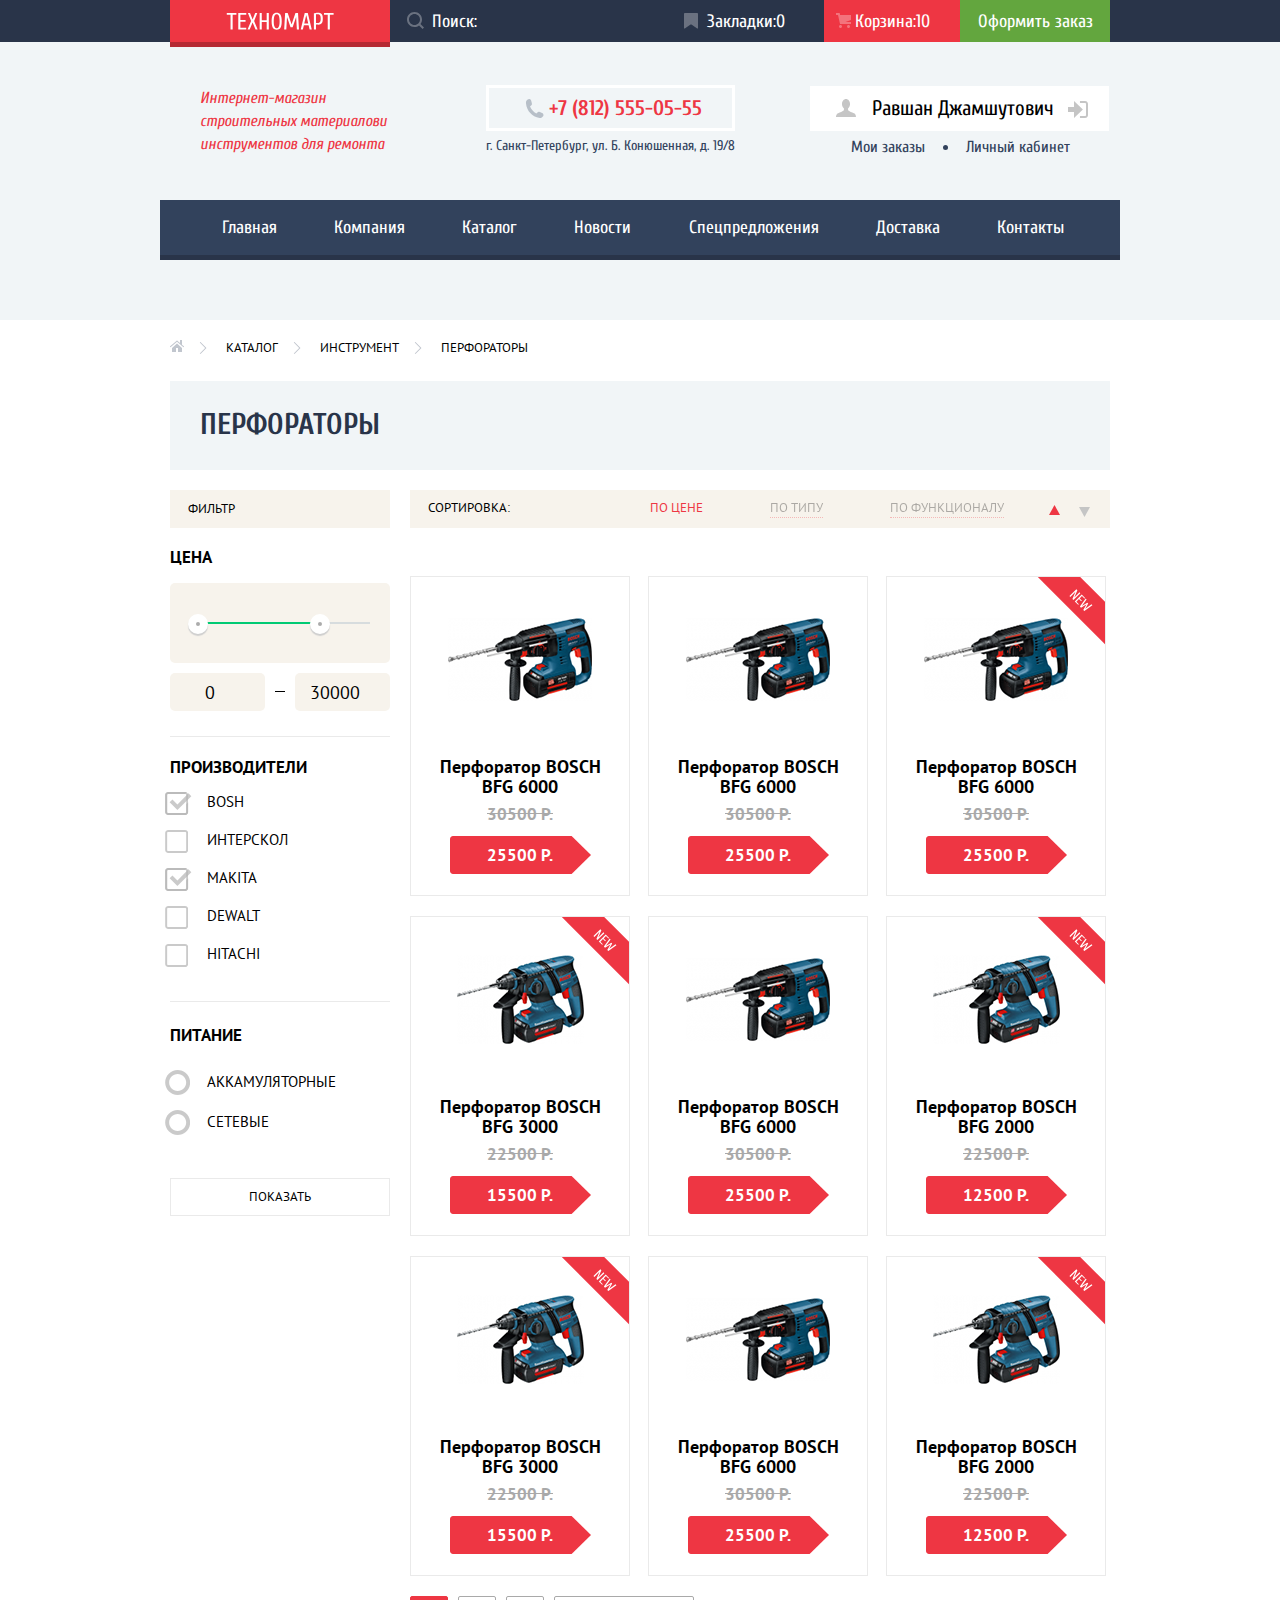
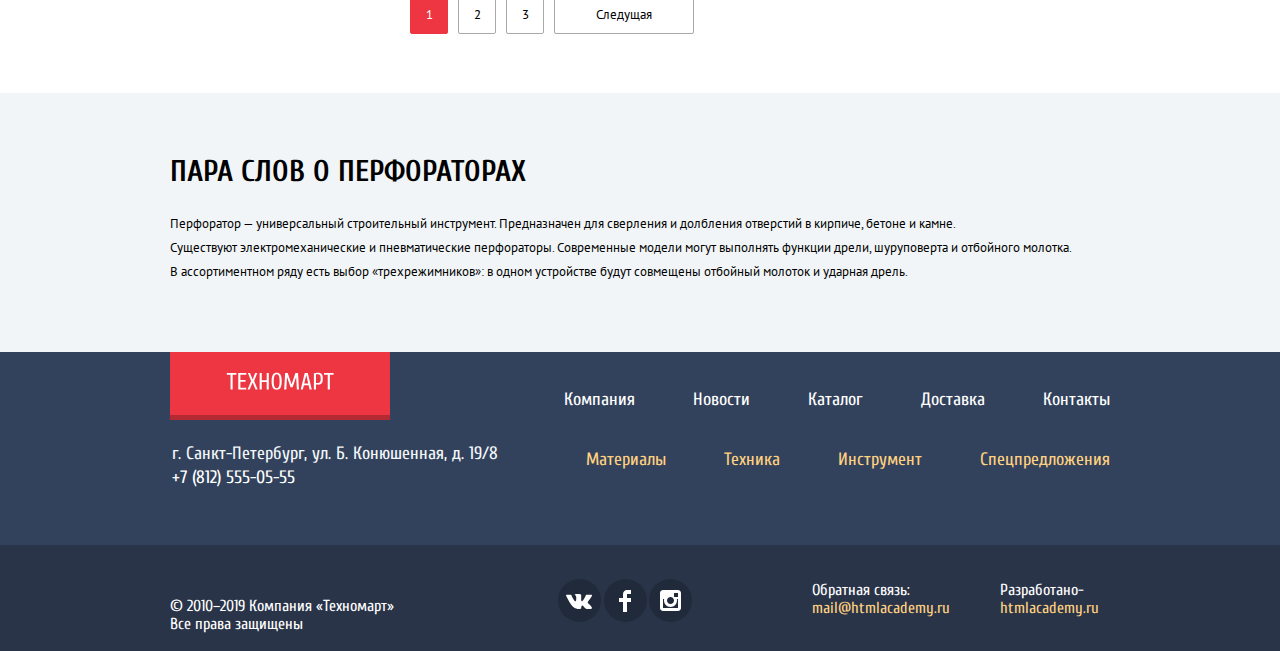
==== catalog.html @ ae6b502e "исправил недочеты" ====
<!DOCTYPE html>
<html lang="ru">

<head>
  <link
    href="https://fonts.googleapis.com/css2?family=Cuprum:ital,wght@0,400;0,700;1,400&amp;family=PT+Sans:wght@400;700&amp;display=swap"
    rel="stylesheet">
  <link rel="stylesheet" href="./css/normalize.css">
  <link rel="stylesheet" href="./css/style.css">
  <meta charset="utf-8">
  <title>HTML Academy: Техномарт</title>
</head>

<body class="page-body">
  <header class="main-header">
    <div class="main-header-top-bg">
      <div class="main-header-top container">
        <a class="main-header-logo" href="index.html">
          <img src="img/logo-technomart.svg" width="108" height="18" alt="Логотип техномарта">
        </a>
        <form class="search" action="https://echo.htmlacademy.ru" method="post">
          <input class="search-input" type="text" name="search" id="search-search" placeholder="Поиск:">
          <svg width="17" height="17" viewBox="0 0 17 17" fill="none" xmlns="http://www.w3.org/2000/svg">
            <path fill-rule="evenodd" clip-rule="evenodd"
              d="M13.458 12.044L17 15.586L15.586 17L12.044 13.458C10.782 14.421 9.21 15 7.5 15C3.35786 15 0 11.6421 0 7.5C0 3.35786 3.35786 0 7.5 0C11.6421 0 15 3.35786 15 7.5C15.0001 9.14309 14.4581 10.7403 13.458 12.044ZM7.5 2C4.467 2 2 4.467 2 7.5C2.00331 10.5362 4.4638 12.9967 7.5 13C10.532 13 13 10.532 13 7.5C13 4.467 10.532 2 7.5 2Z"
              fill="white" />
          </svg>
        </form>
        <div class="submenu-list">
          <a class="submenu-mark" href="#">
            Закладки:0
          </a>
          <a class="submenu-cart cart-catalog" href="#">
            Корзина:10
          </a>
          <a class="submenu-order" href="#">
            Оформить заказ
          </a>
        </div>
      </div>
    </div>
    <div class="main-header-about container">
      <p class="header-desc">Интернет-магазин<br>
        строительных материалови<br>
        инструментов для ремонта</p>
      <section class="find-us">
        <a class="phone" href="tel:88125550555"> +7 (812) 555-05-55
        </a>
        <p class="find-uss-addres">г. Санкт-Петербург, ул. Б. Конюшенная, д. 19/8</p>
      </section>
      <section class="personel-login">
        <div class="login">
          <a href="#" class="personel-name">
            <svg width="20" height="18" viewBox="0 0 20 18" fill="none" xmlns="http://www.w3.org/2000/svg">
              <path
                d="M17.881 14.166C15.737 13.431 13.625 12.5 12.674 11.776C12.017 11.275 11.904 10.158 12.157 9.361C13.275 8.458 14.021 6.884 14.021 5.083C14.021 2.276 12.221 0 10 0C7.77902 0 5.97901 2.276 5.97901 5.083C5.97901 6.884 6.72501 8.457 7.84201 9.36C8.09501 10.158 7.98302 11.275 7.32502 11.776C6.37502 12.5 4.26201 13.43 2.11801 14.166C-0.0259852 14.902 1.48343e-05 18 1.48343e-05 18H20C20 18 20.025 14.901 17.881 14.166Z"
                fill="#C5C5C5" />
            </svg>
            Равшан Джамшутович</a>
          <a href="#" class="btn-logout">
            <svg width="21" height="17" viewBox="0 0 21 17" fill="none" xmlns="http://www.w3.org/2000/svg">
              <path d="M14.875 8.5L6 0V6H0V11H6V17L14.875 8.5Z" fill="#C5C5C5" />
              <path
                d="M16.986 15.01H11.959V17H16.986C19.164 17 19.99 15.19 20.015 13.974V3.028C19.99 1.811 19.164 0 16.986 0H11.959V1.99H16.986C17.825 1.99 17.978 2.671 17.996 3.047V13.951C17.979 14.327 17.825 15.01 16.986 15.01Z"
                fill="#C5C5C5" />
            </svg>
          </a>
        </div>
        <div class="personel-links">
          <a href="#"> Мои заказы</a>
          <a href="#">Личный кабинет</a>
        </div>
      </section>
    </div>
    <nav class="header-nav container">
      <ul class="header-nav-items">
        <li><a href="index.html">
            Главная
          </a>
        </li>
        <li>
          <a href="#">
            Компания
          </a>
        </li>
        <li>
          <a href="сatalog.html">
            Каталог
          </a>
        </li>
        <li>
          <a href="#">
            Новости
          </a>
        </li>
        <li>
          <a href="#">
            Спецпредложения
          </a>
        </li>
        <li>
          <a href="#">
            Доставка
          </a>
        </li>
        <li>
          <a href="#">
            Контакты
          </a>
        </li>
      </ul>
    </nav>
  </header>
  <main>
    <div class="catalog container">
      <section class="beardcrumbs">
        <ul class="beardcrumbs-list">
          <li>
            <a class="home" href="index.html" title="Главная"></a>
          </li>
          <li>
            <a href="сatalog.html">Каталог</a>
          </li>
          <li>
            <a href="#">Инструмент</a>
          </li>
          <li>
            <a href="#">Перфораторы</a>
          </li>
        </ul>
      </section>
      <div class="catalog-title-bg">
        <h2 class="linear-title">Перфораторы</h2>
      </div>
      <section class="filter">
        <div class="filter-sorting">
          <h3>Фильтр</h3>
        </div>
        <form class="filters" method="get" action="https://echo.htmlacademy.ru">
          <fieldset class="cost">
            <legend>Цена</legend>
            <div class="filter-item">
              <div class="range-controls">
                <div class="scale">
                  <div class="bar"></div>
                </div>
                <div class="toggle toggle-min" tabindex="0"></div>
                <div class="toggle toggle-max" tabindex="0"></div>
              </div>
              <div class="price-controls">
                <label class="min-price">
                  <input type="number" name="min-price" value="0">
                </label>
                <label class="max-price">
                  <input type="number" name="max-price" value="30000">
                </label>
              </div>
            </div>
          </fieldset>
          <fieldset class="manufacturers">
            <Legend>Производители</Legend>
            <ul class="manufacturers-items">
              <li class="filter-option filter-checkbox">
                <input class="visually-hidden check-input filter-input " type="checkbox" name="filter-bosh"
                  id="filter-bosh" checked>
                <label for="filter-bosh">BOSH</label>
              </li>
              <li class="filter-option filter-checkbox">
                <input class="visually-hidden check-input filter-input " type="checkbox" name="filter-interskol"
                  id="filter-interskol">
                <label for="filter-interskol">ИНТЕРСКОЛ</label>
              </li>
              <li class="filter-option filter-checkbox">
                <input class="visually-hidden check-input filter-input " type="checkbox" name="filter-makita"
                  id="filter-makita" checked>
                <label for="filter-makita">MAKITA</label>
              </li>
              <li class="filter-option filter-checkbox">
                <input class="visually-hidden check-input filter-input " type="checkbox" name="filter-dewalt"
                  id="filter-dewalt">
                <label for="filter-dewalt">DEWALT</label>
              </li>
              <li class="filter-option filter-checkbox">
                <input class="visually-hidden check-input filter-input " type="checkbox" name="filter-hitachi"
                  id="filter-hitachi">
                <label for="filter-hitachi">HITACHI</label>
              </li>
            </ul>
          </fieldset>
          <fieldset class="power">
            <legend>Питание</legend>
            <ul class="power-items">
              <li class="filter-option filter-radio">
                <input class="visually-hidden radio-input filter-input" type="radio" name="accumulatory"
                  id="filter-accumulatory">
                <label for="filter-accumulatory">АККАМУЛЯТОРНЫЕ</label>
              </li>
              <li class="filter-option filter-radio">
                <input class="visually-hidden radio-input filter-input" type="radio" name="network" id="filter-network">
                <label for="filter-network">CЕТЕВЫЕ</label>
              </li>
            </ul>
          </fieldset>
          <button type="submit">Показать</button>
        </form>
      </section>
      <section class="sorting ">
        <h3>Сортировка:</h3>
        <ul class="sorting-list">
          <li><a class="sorting-item sort-current-items" href="#">ПО ЦЕНЕ</a></li>
          <li><a class="sorting-item" href="#">ПО ТИПУ</a></li>
          <li><a class="sorting-item" href="#">ПО ФУНКЦИОНАЛУ</a></li>
          <li>
            <div class="ascending-list">
              <a href="" class="sorting-ascending sort-current-items">
                <svg width="11" height="10" viewBox="0 0 11 10" fill="none" xmlns="http://www.w3.org/2000/svg">
                  <path d="M5.5 10L0 0H11" fill="#C5C5C5" />
                </svg>
              </a>
              <a href="" class="sorting-descending">
                <svg width="11" height="10" viewBox="0 0 11 10" fill="none" xmlns="http://www.w3.org/2000/svg">
                  <path d="M5.5 10L0 0H11" fill="#C5C5C5" />
                </svg>
              </a>
            </div>
          </li>
        </ul>
      </section>
      <section class="products">
        <ul class="products-list">
          <li class="product-item">
            <div class="product-inner">
              <div class="img-inner">
                <img src="img/snippet-945 copy 2.png" width="144" height="128" alt="третья картинка">
              </div>
              <div class="btn-inner">
                <a class="btn-cart" href="#">Купить</a>
                <a class="btn-mark" href="#"> В закладки</a>
              </div>
            </div>
            <h3>Перфоратор BOSCH <br>
              BFG 6000</h3>
            <p class="price">30500 Р.</p>
            <p class="sale">
              25500 Р.
            </p>
          </li>
          <li class="product-item">
            <div class="product-inner">
              <div class="img-inner">
                <img src="img/snippet-945 copy 2.png" width="144" height="128" alt="третья картинка">
              </div>
              <div class="btn-inner">
                <a class="btn-cart" href="#">Купить</a>
                <a class="btn-mark" href="#"> В закладки</a>
              </div>
            </div>
            <h3>Перфоратор BOSCH <br>
              BFG 6000</h3>
            <p class="price">30500 Р.</p>
            <p class="sale">
              25500 Р.
            </p>
          </li>
          <li class="product-item new-product">
            <div class="product-inner">
              <div class="img-inner">
                <img src="img/snippet-945 copy 2.png" width="144" height="128" alt="третья картинка">
              </div>
              <div class="btn-inner">
                <a class="btn-cart" href="#">Купить</a>
                <a class="btn-mark" href="#"> В закладки</a>
              </div>
            </div>
            <h3>Перфоратор BOSCH <br>
              BFG 6000</h3>
            <p class="price">30500 Р.</p>
            <p class="sale">
              25500 Р.
            </p>
          </li>
          <li class="product-item new-product">
            <div class="product-inner">
              <div class="img-inner">
                <img src="img/snippet-18927 copy 3.png" width="127" height="112" alt="вторая картинка">
              </div>
              <div class="btn-inner">
                <a class="btn-cart" href="#">Купить</a>
                <a class="btn-mark" href="#"> В закладки</a>
              </div>
            </div>
            <h3>Перфоратор BOSCH <br>
              BFG 3000</h3>
            <p class="price">22500 Р.</p>
            <p class="sale">
              15500 Р.
            </p>
          </li>
          <li class="product-item">
            <div class="product-inner">
              <div class="img-inner">
                <img src="img/snippet-945 copy 2.png" width="144" height="128" alt="третья картинка">
              </div>
              <div class="btn-inner">
                <a class="btn-cart" href="#">Купить</a>
                <a class="btn-mark" href="#"> В закладки</a>
              </div>
            </div>
            <h3>Перфоратор BOSCH <br>
              BFG 6000</h3>
            <p class="price">30500 Р.</p>
            <p class="sale">
              25500 Р.
            </p>
          </li>
          <li class="product-item new-product">
            <div class="product-inner">
              <div class="img-inner">
                <img src="img/snippet-18927 copy 3.png" width="127" height="112" alt="четвертая картинка">
              </div>
              <div class="btn-inner">
                <a class="btn-cart" href="#">Купить</a>
                <a class="btn-mark" href="#"> В закладки</a>
              </div>
            </div>
            <h3>Перфоратор BOSCH <br>
              BFG 2000</h3>
            <p class="price">22500 Р.</p>
            <p class="sale">
              12500 Р.
            </p>
          </li>
          <li class="product-item new-product">
            <div class="product-inner">
              <div class="img-inner">
                <img src="img/snippet-18927 copy 3.png" width="127" height="112" alt="вторая картинка">
              </div>
              <div class="btn-inner">
                <a class="btn-cart" href="#">Купить</a>
                <a class="btn-mark" href="#"> В закладки</a>
              </div>
            </div>
            <h3>Перфоратор BOSCH <br>
              BFG 3000</h3>
            <p class="price">22500 Р.</p>
            <p class="sale">
              15500 Р.
            </p>
          </li>
          <li class="product-item">
            <div class="product-inner">
              <div class="img-inner">
                <img src="img/snippet-945 copy 2.png" width="144" height="128" alt="третья картинка">
              </div>
              <div class="btn-inner">
                <a class="btn-cart" href="#">Купить</a>
                <a class="btn-mark" href="#"> В закладки</a>
              </div>
            </div>
            <h3>Перфоратор BOSCH <br>
              BFG 6000</h3>
            <p class="price">30500 Р.</p>
            <p class="sale">
              25500 Р.
            </p>
          </li>
          <li class="product-item new-product">
            <div class="product-inner">
              <div class="img-inner">
                <img src="img/snippet-18927 copy 3.png" width="127" height="112" alt="четвертая картинка">
              </div>
              <div class="btn-inner">
                <a class="btn-cart" href="#">Купить</a>
                <a class="btn-mark" href="#"> В закладки</a>
              </div>
            </div>
            <h3>Перфоратор BOSCH <br>
              BFG 2000</h3>
            <p class="price">22500 Р.</p>
            <p class="sale">
              12500 Р.
            </p>
          </li>
        </ul>
        <div class="pagination-box">
          <ul class="pagination-list">
            <li>
              <a href="#" class="pagination-item pagination-current">1</a>
            </li>
            <li>
              <a href="#" class="pagination-item"> 2 </a>
            </li>
            <li>
              <a href="#" class="pagination-item">3</a>
            </li>
          </ul>
          <a class="paginataion-next" href="#">Следущая</a>
        </div>
      </section>
    </div>
    <section class="inner">
      <div class="about-products container">
        <h2 class="title">ПАРА СЛОВ О ПЕРФОРАТОРАХ</h2>
        <p class="text">
          Перфоратор — универсальный строительный инструмент. Предназначен для сверления и долбления отверстий в
          кирпиче, бетоне и камне. <br> Существуют электромеханические и пневматические перфораторы. Современные модели
          могут выполнять функции дрели,
          шуруповерта и отбойного молотка.<br> В ассортиментном ряду есть выбор «трехрежимников»: в одном устройстве
          будут совмещены отбойный молоток и ударная дрель.
        </p>
      </div>
    </section>
  </main>
  <footer class="main-footer">
    <div class="footer-nav-box container">
      <div class="footer-logo-contacts">
        <a class="logo-footer" href="index.html">
          <img src="img/logo-technomart.svg" width="108" height="18" alt="Логотип техномарта">
        </a>
        <section class="footer-find-us">
          г. Санкт-Петербург, ул. Б. Конюшенная, д. 19/8<br>
          <a href="tel:88125550555"> +7 (812) 555-05-55</a>
        </section>
      </div>
      <div class="footer-nav-list ">
        <ul class="nav-items">
          <li>
            <a href="http://google.com">
              Компания
            </a>
          </li>
          <li>
            <a href="blank.html">
              Новости
            </a>
          </li>
          <li>
            <a href="сatalog.html">
              Каталог
            </a>
          </li>
          <li>
            <a href="blank.html">
              Доставка
            </a>
          </li>
          <li>
            <a href="blank.html">
              Контакты
            </a>
          </li>
        </ul>
        <ul class="subnav-items">
          <li>
            <a href="http://google.com">
              Материалы
            </a>
          </li>
          <li>
            <a href=" blank.html">
              Техника
            </a>
          </li>
          <li>
            <a href="catalog.html">
              Инструмент
            </a>
          </li>
          <li>
            <a href="blank.html">
              Спецпредложения
            </a>
          </li>
        </ul>
      </div>
    </div>
    <div class="footer-inner">
      <div class="copyright container">
        <div class="footer-copyright-text ">
          <p>© 2010–2019 Компания «Техномарт»<br>
            Все права защищены</p>
        </div>
        <div class="footer-social">
          <ul class="social-items">
            <li>
              <a href="#" class="social-item vk">

                <svg width="27" height="16" viewBox="0 0 27 16" fill="ffff">
                  <path
                    d="M16.138 12.51C17.094 12.201 18.318 14.55 19.621 15.449C20.599 16.13 21.348 15.983 21.348 15.983L24.821 15.933C24.821 15.933 26.636 15.821 25.778 14.379C25.707 14.259 25.275 13.31 23.193 11.357C21.016 9.31398 21.311 9.64498 23.932 6.11298C25.529 3.95998 26.168 2.64498 25.968 2.08498C25.776 1.54598 24.603 1.68598 24.603 1.68598L20.69 1.71298C20.309 1.71398 19.986 1.83198 19.839 2.22798C19.836 2.23198 19.218 3.89398 18.394 5.30698C16.653 8.29598 15.958 8.45498 15.67 8.26798C15.009 7.83498 15.176 6.53098 15.176 5.60398C15.176 2.70698 15.608 1.49898 14.33 1.18698C13.903 1.08298 13.591 1.01498 12.502 1.00498C11.11 0.983976 9.928 1.00498 9.258 1.33398C8.813 1.55698 8.472 2.04598 8.679 2.07398C8.939 2.10898 9.522 2.23398 9.834 2.65998C10.235 3.21198 10.223 4.44898 10.223 4.44898C10.223 4.44898 10.452 7.85998 9.683 8.28298C9.155 8.57298 8.433 7.98098 6.88 5.26698C6.087 3.87898 5.488 2.34498 5.488 2.34498C5.488 2.34498 5.372 2.05998 5.162 1.90398C4.912 1.71898 4.562 1.65998 4.562 1.65998L0.848 1.68398C0.848 1.68398 0.29 1.69998 0.0850002 1.94598C-0.0969998 2.16398 0.0700002 2.61398 0.0700002 2.61398C0.0700002 2.61398 2.979 9.49498 6.273 12.961C9.293 16.143 12.725 15.932 12.725 15.932H14.28C14.28 15.932 14.749 15.878 14.989 15.62C15.213 15.38 15.203 14.929 15.203 14.929C15.203 14.929 15.172 12.82 16.138 12.51Z"
                    fill="white" />
                </svg>
              </a>
            </li>
            <li>
              <a href="#" class="social-item fb">

                <svg width="12" height="22" viewBox="0 0 12 22" fill="ffff">
                  <path d="M12 4V0H8C5.79086 0 4 1.79086 4 4V8H0V12H4V22H8V12H12V8H8V4H12Z" fill="white" />
                </svg>
              </a>
            </li>
            <li>
              <a href="#" class="social-item inst">
                <svg width="21" height="21" viewBox="0 0 21 21" fill="none">
                  <path fill-rule="evenodd" clip-rule="evenodd"
                    d="M3 0H18C19.65 0 21 1.35 21 3V18C21 19.65 19.65 21 18 21H3C1.35 21 0 19.65 0 18V3C0 1.35 1.35 0 3 0ZM14 10.5C14 8.57 12.43 7 10.5 7C8.57 7 7 8.57 7 10.5C7 12.43 8.57 14 10.5 14C12.43 14 14 12.43 14 10.5ZM3 18V9H4.181C4.0626 9.49127 4.00186 9.99467 4 10.5C4 14.0899 6.91015 17 10.5 17C14.0899 17 17 14.0899 17 10.5C16.9986 9.99464 16.9379 9.49118 16.819 9H18V18H3ZM14 7H18V3H14V7Z"
                    fill="white" />
                </svg>
              </a>
            </li>
          </ul>
        </div>
        <p class=site>Обратная связь:<br>
          <a href="https://mail@htmlacademy.ru">mail@htmlacademy.ru</a>
        </p>
        <p class=email>Разработано-<br>
          <a href="https://htmlacademy.ru">htmlacademy.ru</a>
        </p>
      </div>
    </div>
  </footer>
  <div class="add-cart-popup popup">
    <div class="add-cart-popup-inner">
      <p>Товар добавлен в корзину!</p>
      <a class="main-btn" href="#">Оформить заказ</a>
      <button class="continue" type="button">Продолжить покупки</button>
    </div>
    <div class="cart-btn-inner"></div>
  </div>
</body>

</html>
---- css/style.css ----
/* Fonts */

/* font-face Cuprum*/

/* Variables */

:root {
  --base-black: #000000;
  --base-red: #ee3643;
  --base-white: #ffffff;
  --base-gray-light: #f1f5f7;
  --base-gray-extra-light: #f3f7f9;
  --base-gray-extra-light-adv: #f4f4f4;
  --base-gray-light-dark: #c5c5c5;
  --base-gray-middle-adv: #cfcfcf;
  --base-gray: #a9a9a9;
  --base-gray-adv: #ababab;
  --base-gray-middle: #d7dcde;
  --special-gray-lightest-opacity: #d8d8d8;
  --special-grey-dark-opacity: rgba(169, 169, 169, 0.3);
  --base-gray-dark-adv: #405069;
  --base-gray-dakest: #212a3a;
  --base-green: #63a63e;
  --base-green-lightest: #00ca74;
  --base-light-green: #8ed78f;
  --inner-background: #f9f5f0;
  --base-beige: #f7f3ec;
  --light-pink: #dc91d8;
  --base-gold: #ffd180;
  --base-gold-light: #ffda96;
  --success: #5fbb2d;
  --special-red: #ca2732;
  --special-red-dark: #ba2732;
  --special-gold: #ffc047;
  --special-blue: #3bbce3;
  --special-dark-blue: #32425c;
  --special-light-black: #293449;
  --base-gray-normal: #3d546f;
  --base-green-dark: #367315;
  --special-green-dark: #518534;
  --special-white-opacity: rgba(255, 255, 255, 0.3);
  --special-black-light: #161d29;
  --base-gray-double-estra-light: #eaeaea;
  --special-grey-light-opacity: rgba(197, 197, 197, 0.3);
  --special-black-opacity: rgba(0, 0, 0, 0.24);
  --special-black-adv-opacity: rgba(0, 0, 0, 0.15);
}

/* Global */
*,
*::before,
*::after {
  box-sizing: border-box;
}
.page {
  height: 100%;
}
.page-body {
  min-width: 960px;
  margin: 0;
  padding: 0;
  font-family: "Cuprum", "Tahoma", sans-serif;
  font-size: 18px;
  font-weight: 400;
  line-height: 24px;
  color: var(--base-white);
  min-height: 100%;
  display: grid;
  grid-template-rows: min-content 1fr min-content;
  align-content: start;
}
.visually-hidden {
  position: absolute;
  width: 1px;
  height: 1px;
  margin: -1px;
  border: 0;
  padding: 0;
  white-space: nowrap;
  clip-path: inset(100%);
  clip: rect(0 0 0 0);
  overflow: hidden;
}

a {
  color: var(--base-white);
  text-decoration: none;
}
img {
  max-width: 100%;
  height: auto;
}

h3 {
  margin: 0;
  font-size: 24px;
  font-weight: 700;
  line-height: 30px;
}

.container {
  margin: 0 auto;
  padding: 0 10px;
  width: 960px;
}
/* BUTTON*/
.main-btn {
  display: block;
  padding-top: 11px;
  min-height: 38px;
  font-size: 14px;
  line-height: 18px;
  text-transform: uppercase;
  text-align: center;
  background-color: var(--base-red);
}
.main-btn:hover,
.main-btn:focus {
  background-color: var(--special-red);
}
.main-btn:active {
  background-color: var(--special-red-dark);
}
/* MAIN-HEADER*/
.main-header {
  display: flex;
  flex-direction: column;
  background-color: var(--base-gray-light);
  min-width: 100%;
}

/*MAIN-HEADER-TOP*/
.main-header-top-bg {
  background-color: var(--special-light-black);
  min-height: 42px;
}
.main-header-top {
  position: relative;
  display: flex;
  align-items: center;
}
.main-header-logo {
  display: block;
  position: absolute;
  width: 220px;
  height: 51px;
  margin-right: 17px;
  padding-top: 16px;
  background-color: var(--base-red);
  text-align: center;
  box-shadow: inset 0px -5px 0px var(--special-black-opacity);
}
.search {
  position: relative;
  margin-left: 220px;
  display: flex;
  width: 100%;
  height: 42px;
}
.search-input {
  background-color: var(--special-light-black);
  color: var(--base-white);
  border: none;
  height: 100%;
  width: 100%;
  font-size: 18px;
  line-height: 24px;
  padding-left: 42px;
  outline: none;
}
.search svg {
  position: absolute;
  left: 17px;
  top: 12px;
  opacity: 0.3;
}
.search:hover svg {
  opacity: 1;
}
.search:focus {
  background-color: var(--base-white);
}
.search-input:focus + svg path {
  fill: var(--base-red);
}
.search-input::-webkit-input-placeholder {
  color: var(--base-white);
}
.search-input:focus {
  background-color: var(--base-white);
  color: var(--base-black);
}

.search-input::-moz-placeholder {
  color: var(--base-white);
}
.submenu-list {
  display: flex;
  justify-content: end;
  margin-right: 0;
  margin-left: auto;
  height: 100%;
}
.submenu-list a {
  display: block;
  height: 42px;
  text-align: center;
  margin: 0;
  padding-top: 10px;
}
.submenu-mark {
  position: relative;
  width: 150px;
  padding-right: 7px;
}
.submenu-mark::before {
  content: "";
  position: absolute;
  width: 14px;
  height: 16px;
  background-image: url(../img/icons/icon-bookmark.svg);
  background-repeat: no-repeat;
  opacity: 0.3;
  top: 13px;
  left: 10px;
}
.submenu-mark:hover::before,
.submenu-cart:hover::before,
.submenu-mark:focus::before,
.submenu-cart:focus::before {
  opacity: 1;
}
.submenu-cart {
  position: relative;
  width: 136px;
}
.cart-catalog {
  background-color: var(--base-red);
}
.submenu-cart::before {
  content: "";
  position: absolute;
  width: 15px;
  height: 15px;
  top: 13px;
  left: 12px;
  background-image: url(../img/icons/icon-cart.svg);
  background-repeat: no-repeat;
  opacity: 0.3;
}
.submenu-order {
  width: 150px;
  background-color: var(--base-green);
}
.main-header-logo:active {
  background-color: var(--special-red-dark);
}
.submenu-mark:active,
.submenu-cart:active {
  background-color: var(--special-black-light);
  opacity: 0.5;
}
.submenu-order:active {
  opacity: 0.5;
}
.submenu-order:hover,
.submenu-order:focus {
  background-color: var(--success);
}
/*CATALOG HEADER*/
.personel-login {
  display: flex;
  flex-direction: column;
  width: 300px;
}
.login {
  display: flex;
  justify-content: center;
  background-color: var(--base-white);
  width: 299px;
  height: 45px;
  padding-top: 12px;
  margin-bottom: 7px;
}
.personel-name {
  position: relative;
  margin: 0;
  padding: 0;
  padding-left: 41px;
  color: var(--base-black);
  font-size: 21px;
  line-height: 21px;
  text-align: center;
}
.personel-name svg {
  position: absolute;
  left: 5px;
  top: 1px;
}
.personel-links {
  position: relative;
  display: flex;
  justify-content: space-around;
  padding-left: 20px;
  padding-right: 20px;
}
.personel-links::after {
  position: absolute;
  content: "";
  background-color: var(--special-dark-blue);
  width: 5px;
  height: 5px;
  border-radius: 50%;
  margin-top: -2px;
  margin-left: -17px;
  left: 50%;
  top: 50%;
}
.personel-links a {
  font-size: 16px;
  line-height: 18px;
  text-align: center;
  color: var(--special-dark-blue);
}
.btn-logout {
  display: block;
  width: 20px;
  height: 17px;
  margin-left: 14px;
  margin-top: 3px;
  cursor: pointer;
}
.personel-links a:hover,
.personel-links a:focus {
  color: var(--base-red);
}
.personel-links a:active,
.personel-name:active {
  color: var(--base-gray-light-dark);
}
.btn-logout:hover path,
.btn-logout:focus path,
.personel-name:hover path,
.personel-name:focus path {
  fill: var(--special-dark-blue);
}
.btn-logout:active path,
.personel-name:active path {
  fill: var(--base-gray-light-dark);
}

/* MAIN-HEADER-ABOUT*/
.main-header-about {
  display: flex;
  justify-content: space-between;
  align-items: center;
  min-height: 158px;
}
.header-desc {
  width: 240px;
  color: var(--base-red);
  font-style: italic;
  font-size: 16px;
  line-height: 23px;
  margin: 0;
  padding-left: 30px;
}
/*FIND-US*/
.find-us .phone {
  display: block;
  position: relative;
  text-align: center;
  color: var(--base-red);
  font-size: 21px;
  padding: 5px 0 5px 30px;
  font-weight: 700;
  line-height: 30px;
  border: solid 3px var(--base-white);
}
.phone::before {
  content: "";
  position: absolute;
  width: 19px;
  height: 19px;
  background-image: url(../img/icons/icon-phone.svg);
  background-repeat: no-repeat;
  top: 11px;
  left: 36px;
}
.find-uss-addres {
  color: var(--special-dark-blue);
  font-size: 14px;
  text-align: center;
  margin: 0;
  margin-top: 3px;
}
/*AVTORISATION*/
.avtorisation {
  display: flex;
  justify-content: space-between;
  min-width: 281px;
}
.avtorisation a {
  display: block;
  height: 45px;
  background-color: var(--base-white);
  color: var(--base-black);
  font-size: 21px;
  line-height: 21px;
  text-align: center;
  padding-top: 10px;
}
.login-link {
  position: relative;
  width: 121px;
}
.login-link svg {
  margin-right: 6px;
}
.signin-link {
  width: 150px;
}
.login-link:hover,
.login-link:focus,
.signin-link:hover,
.signin-link:focus {
  color: var(--base-red);
}
.login-link:hover path,
.login-link:focus path {
  fill: var(--base-gray-normal);
}

.login-link:active,
.signin-link:active {
  color: var(--base-gray-light-dark);
}

/* HEADER-NAV-LIST */

.header-nav {
  background-color: var(--special-dark-blue);
  box-shadow: inset 0px -5px 0px var(--special-light-black);
  margin-bottom: 60px;
  min-height: 60px;
}
.header-nav ul {
  margin: 0;
  list-style: none;
}
.header-nav-items {
  display: flex;
  justify-content: space-between;
  flex-wrap: wrap;
  padding-left: 23px;
  padding-right: 17px;
}
.header-nav-items li {
  flex-grow: 1;
  min-height: 60px;
  text-align: center;
  margin-left: auto;
  margin-right: auto;
  padding: 0;
}
.header-nav-items a {
  text-align: center;
  display: block;
  width: 100%;
  height: 100%;
  padding-top: 16px;
  padding-bottom: 20px;
}
.header-nav-items a:hover,
.header-nav-items a:focus,
.header-nav-items a:active {
  background-color: var(--special-light-black);
}
.header-nav-items a:active {
  opacity: 0.5;
}
/* MAIN */

.catalog {
  display: grid;
  grid-template-columns: 220px 1fr;
  grid-template-rows: min-content min-content 1fr;
  gap: 20px;
  margin-top: 21px;
  margin-bottom: 59px;
}
/*beardscrumbs*/
.beardcrumbs {
  grid-column: 1/-1;
}
.beardcrumbs ul {
  list-style: none;
  padding: 0;
  margin: 0;
}
.beardcrumbs-list {
  display: flex;
  justify-content: flex-start;
  flex-wrap: wrap;
}
.home {
  background-image: url(../img/icons/icon-home.svg);
  background-repeat: no-repeat;
  width: 14px;
  height: 12px;
  margin-top: -1px;
}

.beardcrumbs-list li {
  position: relative;
}
.beardcrumbs-list li:not(:first-child) {
  margin-left: 42px;
  margin-top: -2px;
  margin-bottom: 4px;
}

.beardcrumbs-list li:not(:first-child)::before {
  content: "";
  position: absolute;
  width: 8px;
  height: 13px;
  background-image: url(../img/icons/Shape.svg);
  background-repeat: no-repeat;
  top: 2px;
  left: -27px;
}
.beardcrumbs-list a {
  display: block;
  font-family: "PT Sans", "Tahoma", sans-serif;
  font-size: 13px;
  line-height: 18px;
  text-transform: uppercase;
  color: var(--base-black);
}

/*FILTER & Sorting*/
.filter,
.sorting {
  font-family: "PT Sans", "Tahoma", sans-serif;
  text-transform: uppercase;
  color: var(--base-black);
}
.filter {
  grid-column: 1/1;
  grid-row: 3/5;
}

.filter-sorting {
  height: 38px;
  background-color: var(--base-beige);
  padding-left: 18px;
  padding-top: 10px;
}
.filter-sorting h3,
.sorting h3 {
  font-weight: 400;
  font-size: 13px;
  line-height: 18px;
  margin: 0;
}
.cost legend,
.manufacturers legend,
.power legend {
  font-weight: bold;
  font-size: 17px;
  line-height: 30px;
}
.cost legend {
  padding-top: 14px;
  padding-bottom: 11px;
}
.manufacturers legend {
  padding-top: 15px;
  padding-bottom: 10px;
}
.power legend {
  padding-top: 18px;
  padding-bottom: 20px;
}
.power label {
  padding-top: 2px;
}
.filter-option {
  margin-bottom: 19px;
  padding-left: 37px;
}

.cost,
.manufacturers,
.power {
  border: none;
  margin: 0;
  padding: 0;
}
.cost,
.manufacturers {
  border-bottom: 1px solid var(--base-gray-double-estra-light);
}
.manufacturers-items,
.power-items {
  font-size: 15px;
  line-height: 19px;
  text-transform: uppercase;
  margin: 0;
  padding: 0;
  list-style: none;
}
.filter ul {
  margin: 0;
  padding: 0;
  list-style: none;
}
.filter-option {
  margin-bottom: 19px;
  padding-left: 37px;
}
.filter-option label {
  position: relative;
  display: block;
  cursor: pointer;
  user-select: none;
}
.check-input + label::before {
  content: "";
  position: absolute;
  left: -42px;
  top: 0;
  width: 23px;
  height: 23px;
  background-image: url(../img/check-box.svg);
  background-position: 0 0;
  background-repeat: no-repeat;
  opacity: 0.7;
}
.check-input:checked + label::after {
  content: "";
  position: absolute;
  top: 0px;
  left: -42px;
  width: 28px;
  height: 23px;
  background-image: url(../img/checkbox-on.svg);
  background-position: 0 0;
  background-repeat: no-repeat;
  opacity: 0.7;
}
.check-input + label:hover::before,
.check-input + label:focus::before,
.check-input:checked + label:hover::after,
.check-input:checked + label:focus::after,
.radio-input + label:hover::before,
.radio-input + label:focus::before,
.radio-input:checked + label:hover::after,
.radio-input:checked + label:focus::after {
  opacity: 1;
}
.check-input + label:active::before,
.check-input:checked + label:active::after,
.radio-input + label:active::before,
.radio-input:checked + label:active::after {
  opacity: 0.1;
}
.radio-input + label::before {
  content: "";
  position: absolute;
  left: -42px;
  top: 0;
  width: 25px;
  height: 25px;
  background-image: url(../img/radio-off.svg);
  background-position: 0 0;
  background-repeat: no-repeat;
  opacity: 0.7;
}
.radio-input:checked + label::after {
  content: "";
  position: absolute;
  top: 0px;
  left: -42px;
  width: 28px;
  height: 23px;
  background-image: url(../img/radio-on.svg);
  background-position: 0 0;
  background-repeat: no-repeat;
  opacity: 0.7;
}
.range-controls {
  position: relative;
  height: 80px;
  padding: 39px 20px;
  background-color: var(--base-beige);
  border-radius: 5px;
  margin-bottom: 10px;
}
.range-controls .scale {
  height: 2px;
  background: var(--base-gray-middle);
}
.range-controls .bar {
  width: 70%;
  height: 2px;
  background: var(--base-green-lightest);
}
.range-controls .toggle {
  position: absolute;
  top: 31px;
  left: 0;
  box-sizing: content-box;
  width: 4px;
  height: 4px;
  padding: 0;
  border: 8px solid var(--base-white);
  background-color: var(--base-gray-adv);
  box-shadow: 0 2px 1px 0 var(--base-gray-middle-adv);
  border-radius: 50%;
  cursor: pointer;
}
.range-controls .toggle-min {
  left: 18px;
}
.range-controls .toggle-max {
  left: 140px;
}

.price-controls {
  position: relative;
  display: flex;
  justify-content: space-between;
  margin-bottom: 25px;
}
.price-controls::after {
  content: "";
  position: absolute;
  display: block;
  width: 10px;
  height: 1px;
  background-color: var(--base-black);
  right: 50%;
  top: 18px;
  margin-right: -5px;
}
.price-controls input {
  width: 95px;
  height: 38px;
  border: none;
  border-radius: 5px;
  font-size: inherit;
  font-family: inherit;
  text-align: center;
  background-color: var(--base-beige);
}
.manufacturers {
  padding-bottom: 19px;
}
.power {
  margin-bottom: 28px;
}
.sorting {
  display: flex;
  justify-content: space-between;
}
.filters button {
  font-family: inherit;
  font-size: 13px;
  line-height: 18px;
  text-transform: uppercase;
  text-align: center;
  width: 220px;
  height: 38px;
  margin: 0;
  background-color: var(--base-white);
  border: 1px solid var(--base-gray-double-estra-light);
  cursor: pointer;
}
.sorting {
  background-color: var(--base-beige);
  padding-top: 9px;
  padding-left: 19px;
  grid-column: 2/-1;
  grid-row: 3/3;
  padding-top: 9px;
  padding-left: 18px;
  height: 38px;
}
.sorting-list {
  display: flex;
  justify-content: flex-end;
  list-style: none;
  margin: 0;
  padding: 0px;
  width: 443px;
  margin-right: 20px;
}
.sorting-item {
  display: block;
  color: var(--base-black);
  opacity: 0.3;
  border-bottom: 1px dotted var(--base-red);
  font-size: 13px;
  line-height: 18px;
}
.sort-current-items,
.sort-current-items path {
  color: var(--base-red);
  fill: var(--base-red);
  opacity: 1;
  border: none;
  pointer-events: none;
}
.sorting-list li:not(:first-child):not(:last-child) {
  margin-left: 67px;
}
.sorting-item:hover,
.sorting-item:focus {
  color: var(--base-black);
  opacity: 1;
  border-bottom: 1px solid var(--base-red);
}
.sorting-item:active {
  border: none;
  color: var(--base-red);
}
.ascending-list {
  display: flex;
  justify-content: space-between;
  width: 41px;
  margin-left: 45px;
}
.sorting-ascending,
.sorting-descending {
  display: block;
}
.sorting-ascending {
  transform: rotate(180deg);
}

.sorting-ascending:hover path,
.sorting-ascending:focus path,
.sorting-descending:hover path,
.sorting-descending:focus path {
  fill: var(--base-black);
}
.sorting-ascending:active path,
.sorting-descending:active path {
  fill: var(--base-red);
}
/*OFFER-ITEMS*/
.offer-items {
  display: grid;
  grid-template-columns: 300px 300px 300px;
  grid-template-rows: min-content min-content min-content;
  gap: 20px;
  margin-top: 59px;
  margin-bottom: 59px;
}
.item {
  position: relative;
  height: 123px;
  width: 300px;
  display: flex;
  justify-content: space-around;
  flex-direction: column;
  padding-left: 22px;
  padding-bottom: 14px;
  padding-top: 14px;
}
.new-offer::before,
.new-product::before {
  content: "";
  position: absolute;
  background-image: url(../img/new.svg);
  background-repeat: no-repeat;
  top: 0;
  right: 0;
  width: 70px;
  height: 70px;
  z-index: 10;
}
.materials {
  background-color: var(--special-gold);
  background-image: url(../img/icons/icon-1.svg);
  background-repeat: no-repeat;
  background-position: 213px 27px;
}
.tools {
  background-color: var(--special-blue);
  background-image: url(../img/icons/icon-2.svg);
  background-repeat: no-repeat;
  background-position: 194px 34px;
}
.technology {
  background-color: var(--light-pink);
  background-image: url(../img/icons/icon-3.svg);
  background-repeat: no-repeat;
  background-position: 191px 31px;
}
.discount {
  grid-row: 2/3;
  background-color: var(--base-light-green);
  background-image: url(../img/icons/icon-4.svg);
  background-repeat: no-repeat;
  background-position: 196px 26px;
}
.dilivery {
  grid-row: 3/4;
  grid-column: 3/4;
  background-color: var(--special-gold);
  background-image: url(../img/icons/icon-5.svg);
  background-repeat: no-repeat;
  background-position: 191px 32px;
}

/* BUTTON*/
.offer-button {
  display: block;
  width: 135px;
  height: 38px;
  padding: 10px;
  font-size: 14px;
  line-height: 18px;
  background-color: var(--special-white-opacity);
  text-transform: uppercase;
  text-align: center;
  color: var(--base-white);
}
.offer-button:hover,
.offer-button:focus {
  background-color: var(--special-grey-light-opacity);
}
.offer-button:active {
  background-color: var(--special-grey-dark-opacity);
}

/* SLIDER */
.slider-wrapper {
  grid-row: 2/4;
  grid-column: 1/3;
  width: 620px;
  height: 266px;
}
.slider-item {
  position: relative;
  background-color: var(--base-gray);
  width: 620px;
  height: 266px;
}
.slider-items {
  position: relative;
  width: 620px;
  height: 266px;
}
.slider-list {
  margin: 0;
  padding: 0;
  list-style: none;
}
.slider-controls {
  position: absolute;
  left: 50%;
  margin-left: -15px;
  bottom: 36px;
  z-index: 20;
  display: flex;
  width: 32px;
  justify-content: space-between;
}

.slider-toggle {
  padding: 0;
  width: 10px;
  height: 10px;
  background-color: var(--base-white);
  border: 2px solid var(--base-white);
  border-radius: 50%;
  cursor: pointer;
}
.slider-controls .current {
  background-color: var(--base-red);
}
.slide {
  display: none;
}
.slide-active {
  display: block;
}
.slider-arrows {
  position: absolute;
  left: 24px;
  bottom: 104px;
  z-index: 20;
  display: flex;
  width: 576px;
  justify-content: space-between;
}
.slider-arrows button {
  padding: 0;
  background-image: url(../img/icons/Shape-big.svg);
  border: none;
  background-color: transparent;
  width: 23px;
  height: 40px;
  cursor: pointer;
}
.next {
  transform: rotate(180deg);
}
.slider-item h3 {
  position: absolute;
  margin: 0;
  margin-top: 19px;
  height: 36px;
  top: 4px;
  left: 23px;
  font-size: 36px;
  font-weight: 700;
  line-height: 36px;
  text-transform: uppercase;
}
.slide-desc {
  position: absolute;
  margin: 0;
  font-size: 18px;
  line-height: 24px;
  top: 64px;
  left: 23px;
  margin: 0;
  margin-bottom: 10px;
}
.slider-item .main-btn {
  position: absolute;
  width: 192px;
  bottom: 0px;
  margin-left: 24px;
  margin-bottom: 37px;
}
/*Catalog*/
.catalog-title-bg {
  grid-column: 1/-1;
  background-color: var(--base-gray-light);
  min-height: 89px;
  padding-top: 29px;
  padding-bottom: 29px;
  padding-left: 30px;
}

.linear-title {
  font-family: "Cuprum", "Tahoma", sans-serif;
  text-transform: uppercase;
  font-size: 30px;
  line-height: 30px;
  letter-spacing: 0px;
  color: var(--special-light-black);
  margin: 0;
}
/*POPULAR-PRODUCTS*/
.popular-products {
  display: grid;
  gap: 20px;
  margin-bottom: 70px;
}
.popular-products ul {
  list-style: none;
  margin: 0;
  padding: 0;
}
.title-inner {
  display: flex;
  justify-content: space-between;
  align-items: center;
  height: 89px;
  background-color: var(--inner-background);
}

.subtitle {
  margin: 0;
  margin-left: 28px;
  text-transform: uppercase;
  font-size: 30px;
  line-height: 30px;
  letter-spacing: 0px;
  color: var(--special-dark-blue);
}
/* title-inner (popular&manufacturers)*/
.title-inner a {
  margin-right: 19px;
}
.popular-products-list {
  display: grid;
  gap: 20px;
  grid-template-columns: 220px 220px 220px 220px;
}

.product-item {
  display: flex;
  flex-direction: column;
  justify-content: flex-start;
  align-items: center;
  position: relative;
  border: 1px solid var(--base-gray-double-estra-light);
  font-family: "PT Sans", "Tahoma", sans-serif;
  color: var(--base-black);
  font-weight: 700;
  font-size: 17px;
  line-height: 18px;
  text-align: center;
  padding: 0;
  margin: 0;
  padding-top: 2px;
}
.product-item h3 {
  font-size: 18px;
  line-height: 20px;
  font-weight: bold;
  margin: 0;
  margin-bottom: 8px;
}
.product-item .price {
  color: var(--base-gray);
  text-decoration-line: line-through;
  text-transform: uppercase;
  margin: 0;
  margin-bottom: 13px;
}
.product-item .sale {
  position: relative;
  width: 141px;
  height: 38px;
  background-image: url(../img/red-button.svg);
  background-repeat: no-repeat;
  color: var(--base-white);
  margin: 0;
  margin-bottom: 21px;
  padding-top: 10px;
}
.product-inner {
  position: relative;
  display: flex;
  flex-direction: column;
  justify-content: center;
  align-content: center;
  width: 184px;
  height: 164px;
  margin-bottom: 14px;
}
.img-inner {
  width: 100%;
}
/*btn-inner*/
.btn-inner {
  position: absolute;
  top: 0;
  left: 0;
  display: flex;
  flex-direction: column;
  align-items: center;
  width: 184px;
  height: 164px;
  padding-top: 40px;
  display: none;
  background-color: var(--base-white);
}
.product-item:hover,
.product-item:focus {
  box-shadow: 0px 4px 20px var(--special-black-adv-opacity);
}

.product-item:hover .btn-inner,
.product-item:focus .btn-inner {
  display: flex;
}
.btn-cart,
.btn-mark {
  font-family: "Cuprum", "Tahoma", sans-serif;
  font-size: 14px;
  line-height: 18px;
  text-transform: uppercase;
  text-align: center;
  display: block;
  width: 135px;
  height: 38px;
  padding-top: 10px;
}

.btn-cart {
  display: block;
  position: relative;
  background-color: var(--base-green);
  box-shadow: inset 0px -3px 0px var(--base-green-dark);
  margin-bottom: 10px;
  border-radius: 2px;
}
.btn-cart::before {
  position: absolute;
  content: "";
  width: 15px;
  height: 15px;
  background-image: url(../img/icons/icon-cart.svg);
  background-repeat: no-repeat;
  opacity: 0.3;
  left: 25px;
}
.btn-mark {
  color: var(--special-dark-blue);
  background: var(--base-white);
  border: 3px solid var(--base-green);
  border-radius: 2px;
}
.btn-cart:hover,
.btn-cart:focus {
  background-color: var(--success);
}
.btn-cart:active {
  background-color: var(--special-green-dark);
}
.btn-mark:hover,
.btn-mark:focus {
  border: 3px solid var(--special-dark-blue);
}
.btn-mark:active {
  color: var(--special-gray-lightest-opacity);
  border: 3px solid var(--special-gray-lightest-opacity);
}

/* CATALOG  PRODUCTS */
.products {
  display: grid;
  gap: 20px;
  margin-top: 28px;
}
.products ul {
  list-style: none;
  padding: 0;
  margin: 0;
}
.products-list {
  display: grid;
  grid-template-columns: 220px 220px 220px;
  column-gap: 18px;
  row-gap: 20px;
}

/* CATALOG PAGINATION*/
.pagination-box {
  display: flex;
  align-items: flex-end;
}
.pagination-box ul {
  list-style: none;
  margin: 0;
  padding: 0;
}
.pagination-list {
  display: flex;
}
.pagination-item {
  display: block;
  width: 38px;
  height: 38px;
  margin-right: 10px;
}
.pagination-item:hover,
.pagination-item:focus,
.pagination-box .paginataion-next:hover,
.pagination-box .paginataion-next:focus {
  border: 1px solid var(--base-gray-light-dark);
}
.pagination-item:active,
.pagination-box .paginataion-next:active {
  border: 1px solid var(--base-red);
}
.pagination-item,
.pagination-box .paginataion-next {
  border: solid 1px var(--base-gray);
  border-radius: 2px;
  color: var(--base-black);
  text-align: center;
  padding-top: 9px;
  font-family: "PT Sans", "Tahoma", sans-serif;
  font-size: 13px;
  line-height: 18px;
}
.pagination-item,
.pagination-box .paginataion-next {
  font-family: "PT Sans", "Tahoma", sans-serif;
  color: var(--base-black);
  font-size: 13px;
  line-height: 18px;
}
.pagination-current {
  background-color: var(--base-red);
  color: var(--base-white);
  border: solid 1px var(--base-red);
  pointer-events: none;
}

.paginataion-next {
  display: block;
  width: 140px;
  height: 38px;
  background-color: var(--base-white);
}
/*POPULAR-MANUFACTURERS*/
.popular-manufacturers {
  display: grid;
  gap: 20px;
  margin-bottom: 70px;
}
.subtitle-btn {
  width: 192px;
}
.popular-manufacturers-items {
  display: grid;
  grid-template-columns: 220px 220px 220px 220px;
  gap: 20px;
}
.popular-manufacturers ul {
  margin: 0;
  padding: 0;
  list-style: none;
}
.popular-manufacturers-items a {
  display: flex;
  width: 220px;
  height: 145px;
  justify-content: center;
  align-items: center;
  border: solid 1px var(--base-gray-double-estra-light);
}
.popular-manufacturers-items a:hover,
.popular-manufacturers-items a:focus {
  box-shadow: 0px 4px 20px var(--special-black-adv-opacity);
}
.popular-manufacturers-items a:active {
  opacity: 0.5;
  box-shadow: 0px 4px 20px var(--special-black-adv-opacity);
}

/* SERVICES*/
.services {
  display: grid;
  grid-row: min-content min-content 1fr;
  grid-column: 240px 1fr;
  column-gap: 80px;
}
.services h2 {
  font-size: 30px;
  line-height: 30px;
  text-transform: uppercase;
  color: var(--base-black);
  grid-column: 1/3;
  margin-top: 64px;
}
.services p {
  margin: 0;
  margin-bottom: 70px;
  grid-column: 1/3;
}
.services,
.inner {
  background: var(--base-gray-light);
}
.text {
  font-family: "PT Sans", "Tahoma", sans-serif;
  color: var(--base-black);
  font-size: 13px;
  line-height: 24px;
}
.services ul {
  list-style: none;
  margin: 0;
  padding: 0;
}
.services-item {
  position: relative;
  grid-row: 3/4;
  grid-column: 1/1;
  padding-bottom: 90px;
}
.services-item::after {
  position: absolute;
  content: "";
  background-image: url(../img/shadow.png);
  background-repeat: no-repeat;
  width: 10px;
  height: 279px;
  right: 0;
  top: -46px;
  z-index: 5;
}

.services-btn {
  display: block;
  width: 240px;
  height: 61px;
  padding-top: 14px;
  padding-left: 22px;
  font-weight: 700;
  font-size: 21px;
  line-height: 30px;
  background-color: var(--special-dark-blue);
  box-shadow: 0px 1px 0px var(--special-light-black), inset 0px 1px 0px var(--base-gray-dark-adv);
}

/*Button*/
.current-btn {
  background-color: var(--base-white);
  box-shadow: 0px 1px 0px var(--base-white);
  color: var(--special-dark-blue);
}
.services-btn:hover,
.services-btn:focus {
  background-color: var(--special-light-black);
}
.services-btn:active {
  background-color: var(--base-white);
  color: var(--special-dark-blue);
  box-shadow: 0px 1px 0px var(--base-white);
}
.credit-btn {
  width: 195px;
}
/*Desc*/
.items-desc {
  list-style: none;
  grid-row: 3/4;
  grid-column: 3/2;
  display: grid;
}
.item-desc h3 {
  font-size: 30px;
  line-height: 30px;
  text-transform: uppercase;
  color: var(--special-dark-blue);
  margin-bottom: 30px;
}
.item-desc {
  display: none;
  grid-row: 1/-1;
  grid-column: 1/2;
  width: 620px;
  min-height: 283px;
}
.serv-item-active {
  display: block;
}
.desc-delivery {
  background-image: url(../img/bg-delivery.png);
  background-repeat: no-repeat;
  background-position: bottom right;
}
.desc-guarantee {
  background-image: url(../img/bg-guarantee.png);
  background-repeat: no-repeat;
  background-position: bottom right;
}
.desc-credit {
  background-image: url(../img/bg-credit.png);
  background-repeat: no-repeat;
  background-position: bottom right;
}

/*ABOUT-US-BOX*/
.about-us-box {
  display: flex;
  justify-content: space-between;
  margin-bottom: 70px;
  margin-top: 70px;
}
/*ABOUT-US*/
.about-us {
  display: flex;
  flex-direction: column;
  justify-content: space-between;
  width: 478px;
}
.transport-items {
  font-size: 18px;
  line-height: 24px;
  margin: 0;
  padding: 0;
  margin-bottom: 20px;
}
.transport-items li {
  position: relative;
  list-style: none;
  padding-left: 37px;
  color: var(--base-black);
}
.transport-items li::before {
  position: absolute;
  content: "";
  width: 25px;
  height: 2px;
  background-image: url(../img/marker.svg);
  background-repeat: no-repeat;
  top: 13px;
  left: 0;
}
.contacts {
  display: flex;
  flex-direction: column;
  justify-content: space-between;
  width: 300px;
}
.about-us h2,
.contacts h2 {
  font-size: 30px;
  line-height: 30px;
  text-transform: uppercase;
  color: var(--base-black);
  margin: 0;
}
.about-us p,
.contacts p {
  margin: 0;
  margin-top: 24px;
}
.contacts .map-link {
  padding-top: 22px;
  margin-top: 10px;
}
.about-us .main-btn {
  width: 220px;
}
.contacts .main-btn {
  margin: 0;
  margin-top: 25px;
  width: 100%;
}

/* FOOTER */
.main-footer {
  background: var(--special-dark-blue);
}
.footer-nav-box {
  display: flex;
  justify-content: space-between;
  min-height: 193px;
}
.footer-logo-contacts {
  display: flex;
  flex-direction: column;
  flex-grow: 1;
  min-width: 321px;
}
.logo-footer {
  display: block;
  width: 220px;
  height: 68px;
  background-color: var(--base-red);
  box-shadow: inset 0px -5px 0px var(--special-black-opacity);
  text-align: center;
  padding-top: 20px;
}
.footer-find-us {
  margin: 0;
  margin-top: 22px;
  padding-left: 2px;
  color: var(--base-gray-extra-light);
}
/* FOOTER-NAV-LIST */
.footer-nav-list {
  display: flex;
  flex-direction: column;
  text-align: center;
}
.footer-nav-list .nav-items,
.footer-nav-list .subnav-items {
  display: flex;
  justify-content: flex-end;
  flex-wrap: wrap;
  padding: 0;
  margin: 0;
  padding-top: 36px;
  color: var(--base-gray-light);
}
.footer-nav-list a:not(last-child) {
  margin-left: 58px;
}

.nav-items,
.subnav-items {
  list-style: none;
  padding: 0;
  margin: 0;
}
.subnav-items a {
  color: var(--base-gold);
}
.nav-items a:hover,
.nav-items a:focus,
.subnav-items a:hover,
.subnav-items a:focus {
  text-decoration: underline;
}
.nav-items a:active {
  opacity: 0.5;
  text-decoration: none;
}
.subnav-items a:active {
  color: var(--base-gold);
  opacity: 0.5;
  text-decoration: none;
}
/* ABOUT-PRODUCTS */
.about-products {
  padding-bottom: 68px;
  padding-top: 64px;
}
.about-products h2,
.about-products p {
  padding: 0;
  margin: 0;
}
.about-products h2 {
  font-size: 30px;
  line-height: 30px;
  color: var(--base-black);
  text-transform: uppercase;
  margin-bottom: 25px;
}

/*FOOTER-INNER*/

.footer-inner {
  background-color: var(--special-light-black);
}
.site a,
.email a {
  color: var(--base-gold);
}
.email a:hover,
.email a:focus,
.site a:hover,
.site a:focus {
  text-decoration: underline;
}
.email a:active,
.site a:active {
  color: var(--base-red);
  text-decoration: none;
}
.footer-copyright-text,
.email,
.site {
  font-size: 16px;
  line-height: 18px;
  margin: 0;
  margin-top: 36px;
}

.footer-social {
  margin: 0;
  padding: 0;
  margin-top: 34px;
  margin-bottom: 29px;
  margin-left: 43px;
  width: 136px;
}
.social-item {
  display: flex;
  align-items: center;
  justify-content: center;
  width: 43px;
  height: 43px;
  background-color: var(--base-gray-dakest);
  border-radius: 50%;
}
.social-item:hover,
.social-item:focus,
.social-item:active {
  background-color: var(--base-red);
}
.footer-social ul {
  list-style: none;
  margin: 0 auto;
  padding: 0;
}
.social-items {
  display: flex;
  flex-wrap: wrap;
  justify-content: space-between;
}
.social-items li {
  margin-right: 2px;
}

.copyright {
  display: flex;
  justify-content: flex-end;
}
.footer-copyright-text {
  width: 227px;
  margin: 0;
  margin-top: 36px;
  margin-right: auto;
}
.site {
  max-width: 137px;
  margin-left: auto;
  margin-right: 51px;
  margin-top: 36px;
}
.email {
  max-width: 98px;
  margin-right: 12px;
  margin-top: 36px;
}

/* MODAL */
.modal-map {
  display: none;
}
.popup-writeus {
  display: flex;
  position: relative;
  justify-content: center;
  align-items: center;
  background-color: var(--base-white);
  border-top: solid 7px var(--base-red);
  box-shadow: 0px 4px 20px var(--special-black-adv-opacity);
  width: 620px;
  height: 430px;
  font-size: 13px;
  line-height: 24px;
  margin: 0 auto;
  z-index: 100;
}
.popup {
  display: none;
}
.write-us-form {
  display: flex;
  justify-content: space-between;
  align-items: center;
  flex-wrap: wrap;
  width: 460px;
  z-index: 10;
}
.write-us-form label {
  display: block;
  width: 220px;
  margin: 0;
  margin-bottom: 11px;
  font-size: 18px;
  color: var(--base-black);
}
.write-us-form input,
textarea {
  border: 2px solid var(--base-gray-light-dark);
  border-radius: 2px;
}
.write-us-form textarea {
  width: 460px;
  height: 114px;
  padding: 12px;
  border-radius: 2px;
  margin-bottom: 74px;
  resize: none;
}
.write-us-form input {
  width: 220px;
  height: 38px;
  margin-bottom: 11px;
  padding-left: 12px;
}
.write-us-form .main-btn {
  width: 460px;
  height: 38px;
  color: var(--base-white);
  border: none;
  font-size: 14px;
  line-height: 18px;
}

.send-btn-inner {
  position: absolute;
  bottom: 0;
  left: 0;
  background: var(--base-gray-extra-light-adv);
  width: 620px;
  height: 112px;
  z-index: 0;
}

/*add-cart-popup*/
.add-cart-popup {
  display: none;
  position: relative;
  border-top: solid 7px var(--base-red);
  background-color: var(--base-white);
  margin: 0 auto;
  width: 620px;
  height: 282px;
  box-shadow: 0px 4px 20px var(--special-black-adv-opacity);
  z-index: 100;
}
.add-cart-popup-inner {
  display: flex;
  flex-direction: row;
  align-items: center;
  justify-content: space-between;
  flex-wrap: wrap;
  width: 394px;
  min-height: 227px;
  margin: 0 auto;
  margin-top: 39px;
}
.add-cart-popup p {
  position: relative;
  font-weight: bold;
  color: var(--base-black);
  font-size: 24px;
  line-height: 30px;
  text-align: center;
  width: 100%;
  margin: 0;
  padding-bottom: 48px;
}
.add-cart-popup p::before {
  content: "";
  position: absolute;
  width: 66px;
  height: 66px;
  background-image: url(../img/icons/icon-mark.svg);
  background-repeat: no-repeat;
  top: -20px;
  left: -32px;
}
.cart-btn-inner {
  position: absolute;
  width: 620px;
  height: 112px;
  left: 0;
  bottom: 0;
  background-color: var(--base-gray-extra-light-adv);
  z-index: -1;
}
.add-cart-popup a {
  width: 192px;
}
.continue {
  width: 192px;
  height: 38px;
  border: none;
  background-color: var(--base-white);
  font-family: inherit;
  font-size: 14px;
  line-height: 18px;
  text-transform: uppercase;
  padding: 0;
  cursor: pointer;
}
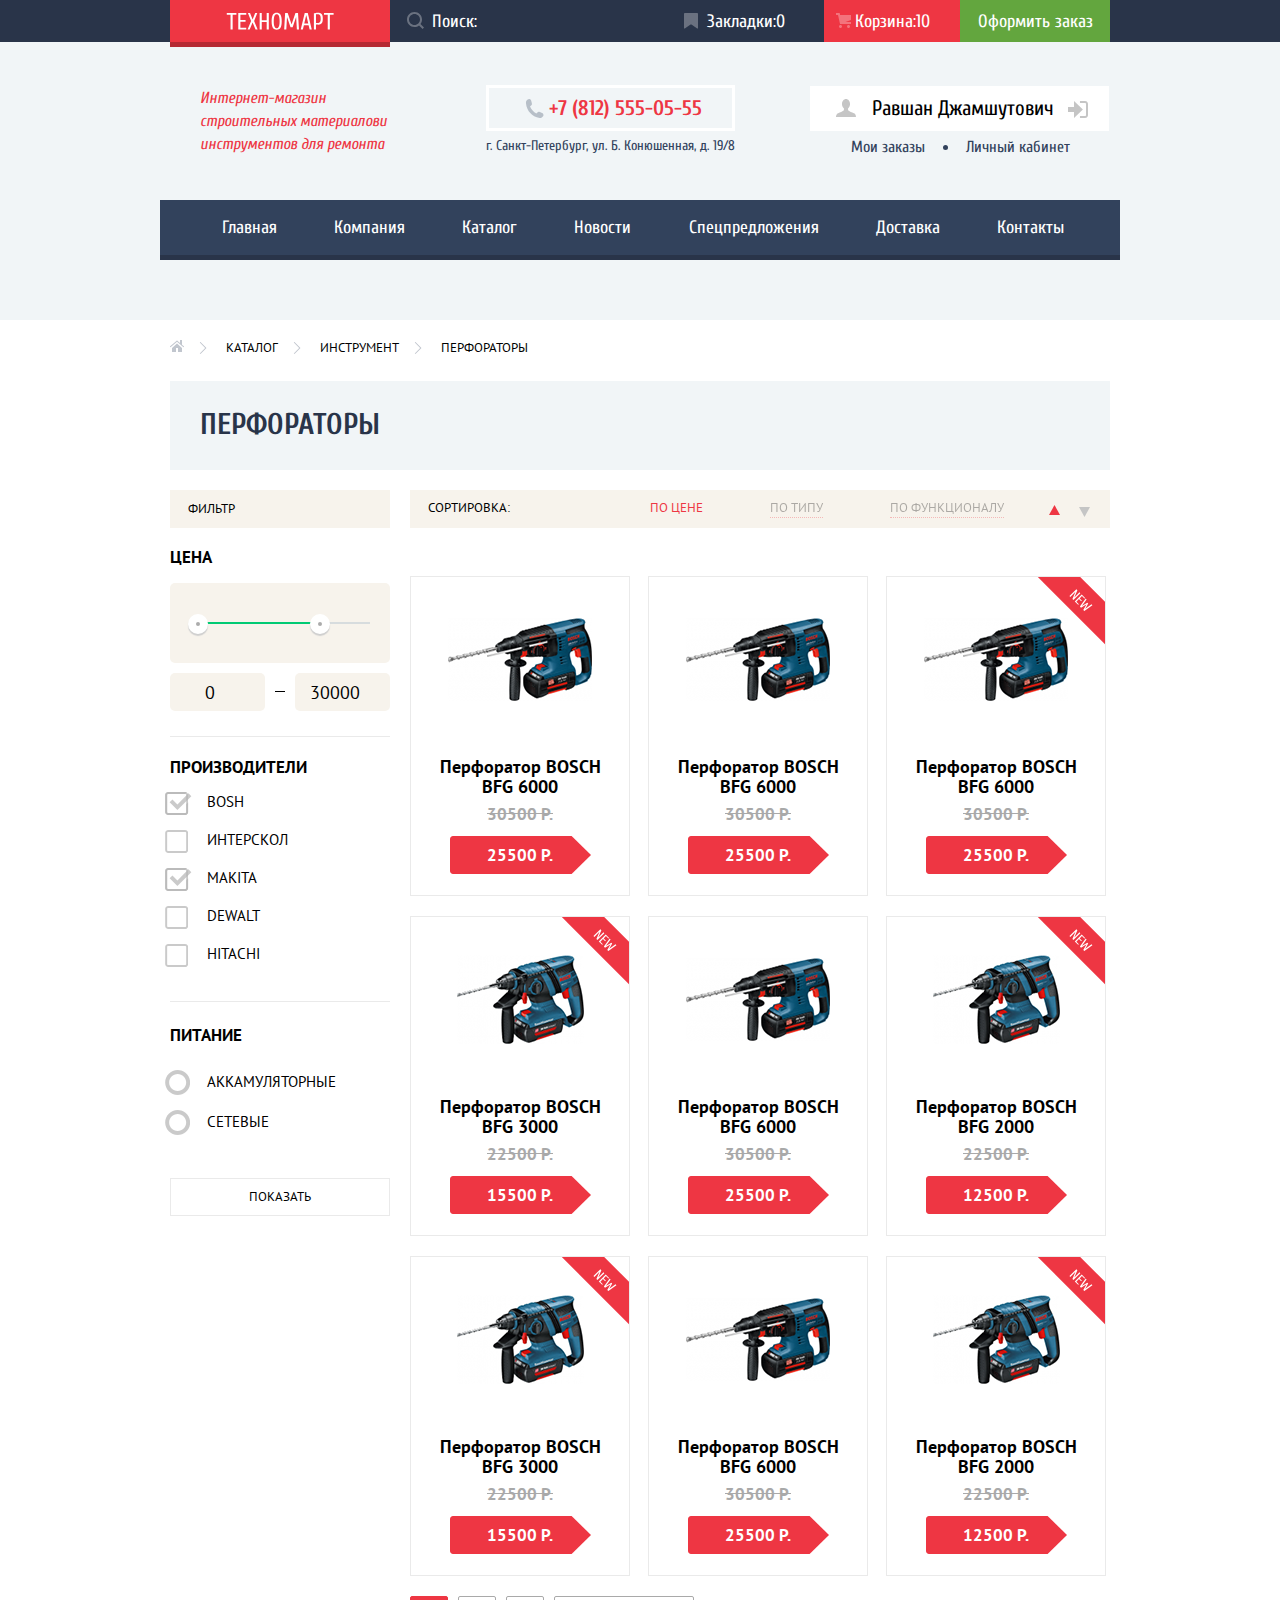
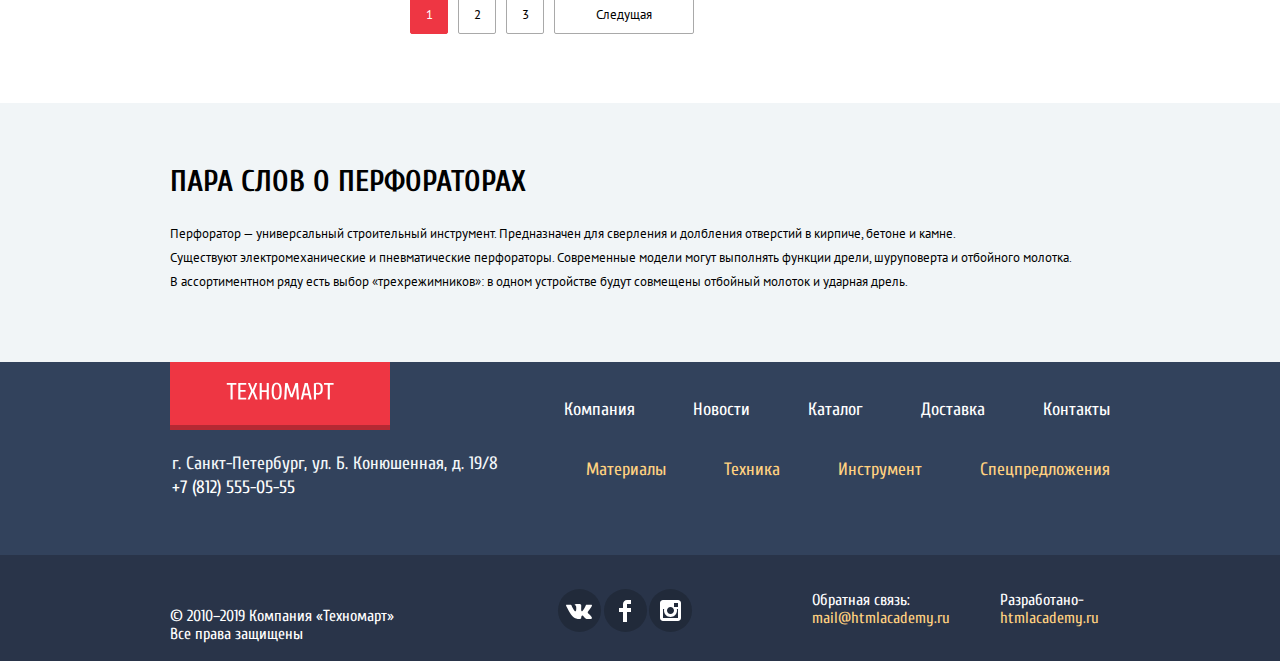
==== commit 8481ec29: "выполнил оформление контента" ====
--- a/catalog.html
+++ b/catalog.html
@@ -520,7 +520,8 @@
       </div>
     </div>
   </footer>
-  <div class="add-cart-popup popup">
+  <div class=" popup add-cart-popup">
+    <button class="popup-close" type="button" aria-label="Закрыть"></button>
     <div class="add-cart-popup-inner">
       <p>Товар добавлен в корзину!</p>
       <a class="main-btn" href="#">Оформить заказ</a>
--- a/css/style.css
+++ b/css/style.css
@@ -1,3 +1,10 @@
+/*
+* Prefixed by https://autoprefixer.github.io
+* PostCSS: v7.0.29,
+* Autoprefixer: v9.7.6
+* Browsers: last 4 version
+*/
+
 /* Fonts */
 
 /* font-face Cuprum*/
@@ -50,6 +57,7 @@
 *,
 *::before,
 *::after {
+  -webkit-box-sizing: border-box;
   box-sizing: border-box;
 }
 .page {
@@ -65,8 +73,13 @@
   line-height: 24px;
   color: var(--base-white);
   min-height: 100%;
+  display: -ms-grid;
   display: grid;
+  -ms-grid-rows: -webkit-min-content 1fr -webkit-min-content;
+  -ms-grid-rows: min-content 1fr min-content;
+  grid-template-rows: -webkit-min-content 1fr -webkit-min-content;
   grid-template-rows: min-content 1fr min-content;
+  -ms-flex-line-pack: start;
   align-content: start;
 }
 .visually-hidden {
@@ -77,6 +90,7 @@
   border: 0;
   padding: 0;
   white-space: nowrap;
+  -webkit-clip-path: inset(100%);
   clip-path: inset(100%);
   clip: rect(0 0 0 0);
   overflow: hidden;
@@ -123,7 +137,12 @@
 }
 /* MAIN-HEADER*/
 .main-header {
-  display: flex;
+  display: -webkit-box;
+  display: -ms-flexbox;
+  display: flex;
+  -webkit-box-orient: vertical;
+  -webkit-box-direction: normal;
+  -ms-flex-direction: column;
   flex-direction: column;
   background-color: var(--base-gray-light);
   min-width: 100%;
@@ -136,7 +155,11 @@
 }
 .main-header-top {
   position: relative;
-  display: flex;
+  display: -webkit-box;
+  display: -ms-flexbox;
+  display: flex;
+  -webkit-box-align: center;
+  -ms-flex-align: center;
   align-items: center;
 }
 .main-header-logo {
@@ -148,11 +171,14 @@
   padding-top: 16px;
   background-color: var(--base-red);
   text-align: center;
+  -webkit-box-shadow: inset 0px -5px 0px var(--special-black-opacity);
   box-shadow: inset 0px -5px 0px var(--special-black-opacity);
 }
 .search {
   position: relative;
   margin-left: 220px;
+  display: -webkit-box;
+  display: -ms-flexbox;
   display: flex;
   width: 100%;
   height: 42px;
@@ -195,7 +221,11 @@
   color: var(--base-white);
 }
 .submenu-list {
-  display: flex;
+  display: -webkit-box;
+  display: -ms-flexbox;
+  display: flex;
+  -webkit-box-pack: end;
+  -ms-flex-pack: end;
   justify-content: end;
   margin-right: 0;
   margin-left: auto;
@@ -269,12 +299,21 @@
 }
 /*CATALOG HEADER*/
 .personel-login {
-  display: flex;
+  display: -webkit-box;
+  display: -ms-flexbox;
+  display: flex;
+  -webkit-box-orient: vertical;
+  -webkit-box-direction: normal;
+  -ms-flex-direction: column;
   flex-direction: column;
   width: 300px;
 }
 .login {
-  display: flex;
+  display: -webkit-box;
+  display: -ms-flexbox;
+  display: flex;
+  -webkit-box-pack: center;
+  -ms-flex-pack: center;
   justify-content: center;
   background-color: var(--base-white);
   width: 299px;
@@ -299,7 +338,10 @@
 }
 .personel-links {
   position: relative;
-  display: flex;
+  display: -webkit-box;
+  display: -ms-flexbox;
+  display: flex;
+  -ms-flex-pack: distribute;
   justify-content: space-around;
   padding-left: 20px;
   padding-right: 20px;
@@ -351,8 +393,14 @@
 
 /* MAIN-HEADER-ABOUT*/
 .main-header-about {
-  display: flex;
+  display: -webkit-box;
+  display: -ms-flexbox;
+  display: flex;
+  -webkit-box-pack: justify;
+  -ms-flex-pack: justify;
   justify-content: space-between;
+  -webkit-box-align: center;
+  -ms-flex-align: center;
   align-items: center;
   min-height: 158px;
 }
@@ -396,7 +444,11 @@
 }
 /*AVTORISATION*/
 .avtorisation {
-  display: flex;
+  display: -webkit-box;
+  display: -ms-flexbox;
+  display: flex;
+  -webkit-box-pack: justify;
+  -ms-flex-pack: justify;
   justify-content: space-between;
   min-width: 281px;
 }
@@ -440,6 +492,7 @@
 
 .header-nav {
   background-color: var(--special-dark-blue);
+  -webkit-box-shadow: inset 0px -5px 0px var(--special-light-black);
   box-shadow: inset 0px -5px 0px var(--special-light-black);
   margin-bottom: 60px;
   min-height: 60px;
@@ -449,13 +502,20 @@
   list-style: none;
 }
 .header-nav-items {
-  display: flex;
+  display: -webkit-box;
+  display: -ms-flexbox;
+  display: flex;
+  -webkit-box-pack: justify;
+  -ms-flex-pack: justify;
   justify-content: space-between;
+  -ms-flex-wrap: wrap;
   flex-wrap: wrap;
   padding-left: 23px;
   padding-right: 17px;
 }
 .header-nav-items li {
+  -webkit-box-flex: 1;
+  -ms-flex-positive: 1;
   flex-grow: 1;
   min-height: 60px;
   text-align: center;
@@ -482,13 +542,48 @@
 /* MAIN */
 
 .catalog {
+  display: -ms-grid;
   display: grid;
+  -ms-grid-columns: 220px 20px 1fr;
   grid-template-columns: 220px 1fr;
+  -ms-grid-rows: -webkit-min-content 20px -webkit-min-content 20px 1fr;
+  -ms-grid-rows: min-content 20px min-content 20px 1fr;
+  grid-template-rows: -webkit-min-content -webkit-min-content 1fr;
   grid-template-rows: min-content min-content 1fr;
   gap: 20px;
   margin-top: 21px;
   margin-bottom: 59px;
 }
+
+.catalog > *:nth-child(1) {
+  -ms-grid-row: 1;
+  -ms-grid-column: 1;
+}
+
+.catalog > *:nth-child(2) {
+  -ms-grid-row: 1;
+  -ms-grid-column: 3;
+}
+
+.catalog > *:nth-child(3) {
+  -ms-grid-row: 3;
+  -ms-grid-column: 1;
+}
+
+.catalog > *:nth-child(4) {
+  -ms-grid-row: 3;
+  -ms-grid-column: 3;
+}
+
+.catalog > *:nth-child(5) {
+  -ms-grid-row: 5;
+  -ms-grid-column: 1;
+}
+
+.catalog > *:nth-child(6) {
+  -ms-grid-row: 5;
+  -ms-grid-column: 3;
+}
 /*beardscrumbs*/
 .beardcrumbs {
   grid-column: 1/-1;
@@ -499,8 +594,13 @@
   margin: 0;
 }
 .beardcrumbs-list {
-  display: flex;
+  display: -webkit-box;
+  display: -ms-flexbox;
+  display: flex;
+  -webkit-box-pack: start;
+  -ms-flex-pack: start;
   justify-content: flex-start;
+  -ms-flex-wrap: wrap;
   flex-wrap: wrap;
 }
 .home {
@@ -547,7 +647,10 @@
   color: var(--base-black);
 }
 .filter {
+  -ms-grid-column: 1;
   grid-column: 1/1;
+  -ms-grid-row: 3;
+  -ms-grid-row-span: 2;
   grid-row: 3/5;
 }
 
@@ -624,6 +727,9 @@
   position: relative;
   display: block;
   cursor: pointer;
+  -webkit-user-select: none;
+  -moz-user-select: none;
+  -ms-user-select: none;
   user-select: none;
 }
 .check-input + label::before {
@@ -711,12 +817,14 @@
   position: absolute;
   top: 31px;
   left: 0;
+  -webkit-box-sizing: content-box;
   box-sizing: content-box;
   width: 4px;
   height: 4px;
   padding: 0;
   border: 8px solid var(--base-white);
   background-color: var(--base-gray-adv);
+  -webkit-box-shadow: 0 2px 1px 0 var(--base-gray-middle-adv);
   box-shadow: 0 2px 1px 0 var(--base-gray-middle-adv);
   border-radius: 50%;
   cursor: pointer;
@@ -730,7 +838,11 @@
 
 .price-controls {
   position: relative;
-  display: flex;
+  display: -webkit-box;
+  display: -ms-flexbox;
+  display: flex;
+  -webkit-box-pack: justify;
+  -ms-flex-pack: justify;
   justify-content: space-between;
   margin-bottom: 25px;
 }
@@ -762,7 +874,11 @@
   margin-bottom: 28px;
 }
 .sorting {
-  display: flex;
+  display: -webkit-box;
+  display: -ms-flexbox;
+  display: flex;
+  -webkit-box-pack: justify;
+  -ms-flex-pack: justify;
   justify-content: space-between;
 }
 .filters button {
@@ -783,14 +899,21 @@
   padding-top: 9px;
   padding-left: 19px;
   grid-column: 2/-1;
+  -ms-grid-row: 3;
   grid-row: 3/3;
   padding-top: 9px;
   padding-left: 18px;
   height: 38px;
 }
 .sorting-list {
-  display: flex;
+  display: -webkit-box;
+  display: -ms-flexbox;
+  display: flex;
+  -webkit-box-pack: end;
+  -ms-flex-pack: end;
   justify-content: flex-end;
+  -ms-flex-wrap: wrap;
+  flex-wrap: wrap;
   list-style: none;
   margin: 0;
   padding: 0px;
@@ -827,7 +950,11 @@
   color: var(--base-red);
 }
 .ascending-list {
-  display: flex;
+  display: -webkit-box;
+  display: -ms-flexbox;
+  display: flex;
+  -webkit-box-pack: justify;
+  -ms-flex-pack: justify;
   justify-content: space-between;
   width: 41px;
   margin-left: 45px;
@@ -837,6 +964,8 @@
   display: block;
 }
 .sorting-ascending {
+  -webkit-transform: rotate(180deg);
+  -ms-transform: rotate(180deg);
   transform: rotate(180deg);
 }
 
@@ -852,19 +981,66 @@
 }
 /*OFFER-ITEMS*/
 .offer-items {
+  display: -ms-grid;
   display: grid;
+  -ms-grid-columns: 300px 20px 300px 20px 300px;
   grid-template-columns: 300px 300px 300px;
+  -ms-grid-rows: -webkit-min-content 20px -webkit-min-content 20px -webkit-min-content;
+  -ms-grid-rows: min-content 20px min-content 20px min-content;
+  grid-template-rows: -webkit-min-content -webkit-min-content -webkit-min-content;
   grid-template-rows: min-content min-content min-content;
   gap: 20px;
   margin-top: 59px;
   margin-bottom: 59px;
 }
+.offer-items > *:nth-child(1) {
+  -ms-grid-row: 1;
+  -ms-grid-column: 1;
+}
+.offer-items > *:nth-child(2) {
+  -ms-grid-row: 1;
+  -ms-grid-column: 3;
+}
+.offer-items > *:nth-child(3) {
+  -ms-grid-row: 1;
+  -ms-grid-column: 5;
+}
+.offer-items > *:nth-child(4) {
+  -ms-grid-row: 3;
+  -ms-grid-column: 1;
+}
+.offer-items > *:nth-child(5) {
+  -ms-grid-row: 3;
+  -ms-grid-column: 3;
+}
+.offer-items > *:nth-child(6) {
+  -ms-grid-row: 3;
+  -ms-grid-column: 5;
+}
+.offer-items > *:nth-child(7) {
+  -ms-grid-row: 5;
+  -ms-grid-column: 1;
+}
+.offer-items > *:nth-child(8) {
+  -ms-grid-row: 5;
+  -ms-grid-column: 3;
+}
+.offer-items > *:nth-child(9) {
+  -ms-grid-row: 5;
+  -ms-grid-column: 5;
+}
 .item {
   position: relative;
   height: 123px;
   width: 300px;
-  display: flex;
+  display: -webkit-box;
+  display: -ms-flexbox;
+  display: flex;
+  -ms-flex-pack: distribute;
   justify-content: space-around;
+  -webkit-box-orient: vertical;
+  -webkit-box-direction: normal;
+  -ms-flex-direction: column;
   flex-direction: column;
   padding-left: 22px;
   padding-bottom: 14px;
@@ -901,6 +1077,8 @@
   background-position: 191px 31px;
 }
 .discount {
+  -ms-grid-row: 2;
+  -ms-grid-row-span: 1;
   grid-row: 2/3;
   background-color: var(--base-light-green);
   background-image: url(../img/icons/icon-4.svg);
@@ -908,7 +1086,11 @@
   background-position: 196px 26px;
 }
 .dilivery {
+  -ms-grid-row: 3;
+  -ms-grid-row-span: 1;
   grid-row: 3/4;
+  -ms-grid-column: 3;
+  -ms-grid-column-span: 1;
   grid-column: 3/4;
   background-color: var(--special-gold);
   background-image: url(../img/icons/icon-5.svg);
@@ -939,7 +1121,11 @@
 
 /* SLIDER */
 .slider-wrapper {
+  -ms-grid-row: 2;
+  -ms-grid-row-span: 2;
   grid-row: 2/4;
+  -ms-grid-column: 1;
+  -ms-grid-column-span: 2;
   grid-column: 1/3;
   width: 620px;
   height: 266px;
@@ -966,8 +1152,12 @@
   margin-left: -15px;
   bottom: 36px;
   z-index: 20;
+  display: -webkit-box;
+  display: -ms-flexbox;
   display: flex;
   width: 32px;
+  -webkit-box-pack: justify;
+  -ms-flex-pack: justify;
   justify-content: space-between;
 }
 
@@ -994,8 +1184,12 @@
   left: 24px;
   bottom: 104px;
   z-index: 20;
+  display: -webkit-box;
+  display: -ms-flexbox;
   display: flex;
   width: 576px;
+  -webkit-box-pack: justify;
+  -ms-flex-pack: justify;
   justify-content: space-between;
 }
 .slider-arrows button {
@@ -1008,6 +1202,8 @@
   cursor: pointer;
 }
 .next {
+  -webkit-transform: rotate(180deg);
+  -ms-transform: rotate(180deg);
   transform: rotate(180deg);
 }
 .slider-item h3 {
@@ -1060,6 +1256,7 @@
 }
 /*POPULAR-PRODUCTS*/
 .popular-products {
+  display: -ms-grid;
   display: grid;
   gap: 20px;
   margin-bottom: 70px;
@@ -1070,8 +1267,14 @@
   padding: 0;
 }
 .title-inner {
-  display: flex;
+  display: -webkit-box;
+  display: -ms-flexbox;
+  display: flex;
+  -webkit-box-pack: justify;
+  -ms-flex-pack: justify;
   justify-content: space-between;
+  -webkit-box-align: center;
+  -ms-flex-align: center;
   align-items: center;
   height: 89px;
   background-color: var(--inner-background);
@@ -1091,15 +1294,26 @@
   margin-right: 19px;
 }
 .popular-products-list {
+  display: -ms-grid;
   display: grid;
   gap: 20px;
+  -ms-grid-columns: 220px 20px 220px 20px 220px 20px 220px;
   grid-template-columns: 220px 220px 220px 220px;
 }
 
 .product-item {
-  display: flex;
+  display: -webkit-box;
+  display: -ms-flexbox;
+  display: flex;
+  -webkit-box-orient: vertical;
+  -webkit-box-direction: normal;
+  -ms-flex-direction: column;
   flex-direction: column;
+  -webkit-box-pack: start;
+  -ms-flex-pack: start;
   justify-content: flex-start;
+  -webkit-box-align: center;
+  -ms-flex-align: center;
   align-items: center;
   position: relative;
   border: 1px solid var(--base-gray-double-estra-light);
@@ -1122,6 +1336,7 @@
 }
 .product-item .price {
   color: var(--base-gray);
+  -webkit-text-decoration-line: line-through;
   text-decoration-line: line-through;
   text-transform: uppercase;
   margin: 0;
@@ -1140,9 +1355,17 @@
 }
 .product-inner {
   position: relative;
-  display: flex;
+  display: -webkit-box;
+  display: -ms-flexbox;
+  display: flex;
+  -webkit-box-orient: vertical;
+  -webkit-box-direction: normal;
+  -ms-flex-direction: column;
   flex-direction: column;
+  -webkit-box-pack: center;
+  -ms-flex-pack: center;
   justify-content: center;
+  -ms-flex-line-pack: center;
   align-content: center;
   width: 184px;
   height: 164px;
@@ -1156,8 +1379,15 @@
   position: absolute;
   top: 0;
   left: 0;
-  display: flex;
+  display: -webkit-box;
+  display: -ms-flexbox;
+  display: flex;
+  -webkit-box-orient: vertical;
+  -webkit-box-direction: normal;
+  -ms-flex-direction: column;
   flex-direction: column;
+  -webkit-box-align: center;
+  -ms-flex-align: center;
   align-items: center;
   width: 184px;
   height: 164px;
@@ -1167,11 +1397,14 @@
 }
 .product-item:hover,
 .product-item:focus {
+  -webkit-box-shadow: 0px 4px 20px var(--special-black-adv-opacity);
   box-shadow: 0px 4px 20px var(--special-black-adv-opacity);
 }
 
 .product-item:hover .btn-inner,
 .product-item:focus .btn-inner {
+  display: -webkit-box;
+  display: -ms-flexbox;
   display: flex;
 }
 .btn-cart,
@@ -1191,6 +1424,7 @@
   display: block;
   position: relative;
   background-color: var(--base-green);
+  -webkit-box-shadow: inset 0px -3px 0px var(--base-green-dark);
   box-shadow: inset 0px -3px 0px var(--base-green-dark);
   margin-bottom: 10px;
   border-radius: 2px;
@@ -1229,6 +1463,7 @@
 
 /* CATALOG  PRODUCTS */
 .products {
+  display: -ms-grid;
   display: grid;
   gap: 20px;
   margin-top: 28px;
@@ -1239,15 +1474,23 @@
   margin: 0;
 }
 .products-list {
+  display: -ms-grid;
   display: grid;
+  -ms-grid-columns: 220px 18px 220px 18px 220px;
   grid-template-columns: 220px 220px 220px;
+  -webkit-column-gap: 18px;
+  -moz-column-gap: 18px;
   column-gap: 18px;
   row-gap: 20px;
 }
 
 /* CATALOG PAGINATION*/
 .pagination-box {
-  display: flex;
+  display: -webkit-box;
+  display: -ms-flexbox;
+  display: flex;
+  -webkit-box-align: end;
+  -ms-flex-align: end;
   align-items: flex-end;
 }
 .pagination-box ul {
@@ -1256,13 +1499,18 @@
   padding: 0;
 }
 .pagination-list {
-  display: flex;
+  display: -webkit-box;
+  display: -ms-flexbox;
+  display: flex;
+  -ms-flex-wrap: wrap;
+  flex-wrap: wrap;
 }
 .pagination-item {
   display: block;
   width: 38px;
   height: 38px;
   margin-right: 10px;
+  margin-bottom: 10px;
 }
 .pagination-item:hover,
 .pagination-item:focus,
@@ -1304,9 +1552,11 @@
   width: 140px;
   height: 38px;
   background-color: var(--base-white);
+  margin-bottom: 10px;
 }
 /*POPULAR-MANUFACTURERS*/
 .popular-manufacturers {
+  display: -ms-grid;
   display: grid;
   gap: 20px;
   margin-bottom: 70px;
@@ -1315,7 +1565,9 @@
   width: 192px;
 }
 .popular-manufacturers-items {
+  display: -ms-grid;
   display: grid;
+  -ms-grid-columns: 220px 20px 220px 20px 220px 20px 220px;
   grid-template-columns: 220px 220px 220px 220px;
   gap: 20px;
 }
@@ -1324,28 +1576,43 @@
   padding: 0;
   list-style: none;
 }
+.popular-manufacturers img {
+  -o-object-fit: contain;
+  object-fit: contain;
+}
 .popular-manufacturers-items a {
+  display: -webkit-box;
+  display: -ms-flexbox;
   display: flex;
   width: 220px;
   height: 145px;
+  -webkit-box-pack: center;
+  -ms-flex-pack: center;
   justify-content: center;
+  -webkit-box-align: center;
+  -ms-flex-align: center;
   align-items: center;
   border: solid 1px var(--base-gray-double-estra-light);
 }
 .popular-manufacturers-items a:hover,
 .popular-manufacturers-items a:focus {
+  -webkit-box-shadow: 0px 4px 20px var(--special-black-adv-opacity);
   box-shadow: 0px 4px 20px var(--special-black-adv-opacity);
 }
 .popular-manufacturers-items a:active {
   opacity: 0.5;
+  -webkit-box-shadow: 0px 4px 20px var(--special-black-adv-opacity);
   box-shadow: 0px 4px 20px var(--special-black-adv-opacity);
 }
 
 /* SERVICES*/
 .services {
+  display: -ms-grid;
   display: grid;
   grid-row: min-content min-content 1fr;
   grid-column: 240px 1fr;
+  -webkit-column-gap: 80px;
+  -moz-column-gap: 80px;
   column-gap: 80px;
 }
 .services h2 {
@@ -1353,12 +1620,16 @@
   line-height: 30px;
   text-transform: uppercase;
   color: var(--base-black);
+  -ms-grid-column: 1;
+  -ms-grid-column-span: 2;
   grid-column: 1/3;
   margin-top: 64px;
 }
 .services p {
   margin: 0;
   margin-bottom: 70px;
+  -ms-grid-column: 1;
+  -ms-grid-column-span: 2;
   grid-column: 1/3;
 }
 .services,
@@ -1378,7 +1649,10 @@
 }
 .services-item {
   position: relative;
+  -ms-grid-row: 3;
+  -ms-grid-row-span: 1;
   grid-row: 3/4;
+  -ms-grid-column: 1;
   grid-column: 1/1;
   padding-bottom: 90px;
 }
@@ -1404,12 +1678,14 @@
   font-size: 21px;
   line-height: 30px;
   background-color: var(--special-dark-blue);
+  -webkit-box-shadow: 0px 1px 0px var(--special-light-black), inset 0px 1px 0px var(--base-gray-dark-adv);
   box-shadow: 0px 1px 0px var(--special-light-black), inset 0px 1px 0px var(--base-gray-dark-adv);
 }
 
 /*Button*/
 .current-btn {
   background-color: var(--base-white);
+  -webkit-box-shadow: 0px 1px 0px var(--base-white);
   box-shadow: 0px 1px 0px var(--base-white);
   color: var(--special-dark-blue);
 }
@@ -1420,6 +1696,7 @@
 .services-btn:active {
   background-color: var(--base-white);
   color: var(--special-dark-blue);
+  -webkit-box-shadow: 0px 1px 0px var(--base-white);
   box-shadow: 0px 1px 0px var(--base-white);
 }
 .credit-btn {
@@ -1428,8 +1705,13 @@
 /*Desc*/
 .items-desc {
   list-style: none;
+  -ms-grid-row: 3;
+  -ms-grid-row-span: 1;
   grid-row: 3/4;
+  -ms-grid-column: 3;
+  -ms-grid-column-span: -1;
   grid-column: 3/2;
+  display: -ms-grid;
   display: grid;
 }
 .item-desc h3 {
@@ -1442,6 +1724,8 @@
 .item-desc {
   display: none;
   grid-row: 1/-1;
+  -ms-grid-column: 1;
+  -ms-grid-column-span: 1;
   grid-column: 1/2;
   width: 620px;
   min-height: 283px;
@@ -1467,15 +1751,26 @@
 
 /*ABOUT-US-BOX*/
 .about-us-box {
-  display: flex;
+  display: -webkit-box;
+  display: -ms-flexbox;
+  display: flex;
+  -webkit-box-pack: justify;
+  -ms-flex-pack: justify;
   justify-content: space-between;
   margin-bottom: 70px;
   margin-top: 70px;
 }
 /*ABOUT-US*/
 .about-us {
-  display: flex;
+  display: -webkit-box;
+  display: -ms-flexbox;
+  display: flex;
+  -webkit-box-orient: vertical;
+  -webkit-box-direction: normal;
+  -ms-flex-direction: column;
   flex-direction: column;
+  -webkit-box-pack: justify;
+  -ms-flex-pack: justify;
   justify-content: space-between;
   width: 478px;
 }
@@ -1503,8 +1798,15 @@
   left: 0;
 }
 .contacts {
-  display: flex;
+  display: -webkit-box;
+  display: -ms-flexbox;
+  display: flex;
+  -webkit-box-orient: vertical;
+  -webkit-box-direction: normal;
+  -ms-flex-direction: column;
   flex-direction: column;
+  -webkit-box-pack: justify;
+  -ms-flex-pack: justify;
   justify-content: space-between;
   width: 300px;
 }
@@ -1539,13 +1841,24 @@
   background: var(--special-dark-blue);
 }
 .footer-nav-box {
-  display: flex;
+  display: -webkit-box;
+  display: -ms-flexbox;
+  display: flex;
+  -webkit-box-pack: justify;
+  -ms-flex-pack: justify;
   justify-content: space-between;
   min-height: 193px;
 }
 .footer-logo-contacts {
-  display: flex;
+  display: -webkit-box;
+  display: -ms-flexbox;
+  display: flex;
+  -webkit-box-orient: vertical;
+  -webkit-box-direction: normal;
+  -ms-flex-direction: column;
   flex-direction: column;
+  -webkit-box-flex: 1;
+  -ms-flex-positive: 1;
   flex-grow: 1;
   min-width: 321px;
 }
@@ -1554,6 +1867,7 @@
   width: 220px;
   height: 68px;
   background-color: var(--base-red);
+  -webkit-box-shadow: inset 0px -5px 0px var(--special-black-opacity);
   box-shadow: inset 0px -5px 0px var(--special-black-opacity);
   text-align: center;
   padding-top: 20px;
@@ -1566,17 +1880,28 @@
 }
 /* FOOTER-NAV-LIST */
 .footer-nav-list {
-  display: flex;
+  display: -webkit-box;
+  display: -ms-flexbox;
+  display: flex;
+  -webkit-box-orient: vertical;
+  -webkit-box-direction: normal;
+  -ms-flex-direction: column;
   flex-direction: column;
   text-align: center;
+  -webkit-box-flex: 1;
+  -ms-flex-positive: 1;
+  flex-grow: 1;
 }
 .footer-nav-list .nav-items,
 .footer-nav-list .subnav-items {
-  display: flex;
+  display: -webkit-box;
+  display: -ms-flexbox;
+  display: flex;
+  -webkit-box-pack: end;
+  -ms-flex-pack: end;
   justify-content: flex-end;
+  -ms-flex-wrap: wrap;
   flex-wrap: wrap;
-  padding: 0;
-  margin: 0;
   padding-top: 36px;
   color: var(--base-gray-light);
 }
@@ -1664,8 +1989,14 @@
   width: 136px;
 }
 .social-item {
-  display: flex;
+  display: -webkit-box;
+  display: -ms-flexbox;
+  display: flex;
+  -webkit-box-align: center;
+  -ms-flex-align: center;
   align-items: center;
+  -webkit-box-pack: center;
+  -ms-flex-pack: center;
   justify-content: center;
   width: 43px;
   height: 43px;
@@ -1683,8 +2014,13 @@
   padding: 0;
 }
 .social-items {
-  display: flex;
+  display: -webkit-box;
+  display: -ms-flexbox;
+  display: flex;
+  -ms-flex-wrap: wrap;
   flex-wrap: wrap;
+  -webkit-box-pack: justify;
+  -ms-flex-pack: justify;
   justify-content: space-between;
 }
 .social-items li {
@@ -1692,7 +2028,11 @@
 }
 
 .copyright {
-  display: flex;
+  display: -webkit-box;
+  display: -ms-flexbox;
+  display: flex;
+  -webkit-box-pack: end;
+  -ms-flex-pack: end;
   justify-content: flex-end;
 }
 .footer-copyright-text {
@@ -1718,27 +2058,47 @@
   display: none;
 }
 .popup-writeus {
-  display: flex;
+  display: -webkit-box;
+  display: -ms-flexbox;
+  display: flex;
+  display: none;
   position: relative;
+  -webkit-box-pack: center;
+  -ms-flex-pack: center;
   justify-content: center;
+  -webkit-box-align: center;
+  -ms-flex-align: center;
   align-items: center;
-  background-color: var(--base-white);
-  border-top: solid 7px var(--base-red);
-  box-shadow: 0px 4px 20px var(--special-black-adv-opacity);
   width: 620px;
   height: 430px;
   font-size: 13px;
   line-height: 24px;
-  margin: 0 auto;
+
   z-index: 100;
 }
 .popup {
-  display: none;
+  position: fixed;
+  top: 0;
+  left: 0;
+  right: 0;
+  bottom: 0;
+  background-color: var(--base-white);
+  border-top: solid 7px var(--base-red);
+  -webkit-box-shadow: 0px 4px 20px var(--special-black-adv-opacity);
+  box-shadow: 0px 4px 20px var(--special-black-adv-opacity);
+  margin: auto;
 }
 .write-us-form {
-  display: flex;
+  display: -webkit-box;
+  display: -ms-flexbox;
+  display: flex;
+  -webkit-box-pack: justify;
+  -ms-flex-pack: justify;
   justify-content: space-between;
+  -webkit-box-align: center;
+  -ms-flex-align: center;
   align-items: center;
+  -ms-flex-wrap: wrap;
   flex-wrap: wrap;
   width: 460px;
   z-index: 10;
@@ -1778,7 +2138,18 @@
   font-size: 14px;
   line-height: 18px;
 }
-
+.popup-close {
+  position: absolute;
+  top: 17px;
+  right: 11px;
+  width: 21px;
+  height: 21px;
+  background-image: url(../img/icons/icon-close.svg);
+  background-repeat: no-repeat;
+  background-color: transparent;
+  border: 0;
+  cursor: pointer;
+}
 .send-btn-inner {
   position: absolute;
   bottom: 0;
@@ -1792,20 +2163,25 @@
 /*add-cart-popup*/
 .add-cart-popup {
   display: none;
-  position: relative;
-  border-top: solid 7px var(--base-red);
-  background-color: var(--base-white);
-  margin: 0 auto;
   width: 620px;
   height: 282px;
-  box-shadow: 0px 4px 20px var(--special-black-adv-opacity);
   z-index: 100;
 }
 .add-cart-popup-inner {
-  display: flex;
+  display: -webkit-box;
+  display: -ms-flexbox;
+  display: flex;
+  -webkit-box-orient: horizontal;
+  -webkit-box-direction: normal;
+  -ms-flex-direction: row;
   flex-direction: row;
+  -webkit-box-align: center;
+  -ms-flex-align: center;
   align-items: center;
+  -webkit-box-pack: justify;
+  -ms-flex-pack: justify;
   justify-content: space-between;
+  -ms-flex-wrap: wrap;
   flex-wrap: wrap;
   width: 394px;
   min-height: 227px;
@@ -1857,3 +2233,10 @@
   padding: 0;
   cursor: pointer;
 }
+/* popup- map*/
+.popup-map {
+  display: none;
+  width: 943px;
+  height: 449px;
+  z-index: 100;
+}
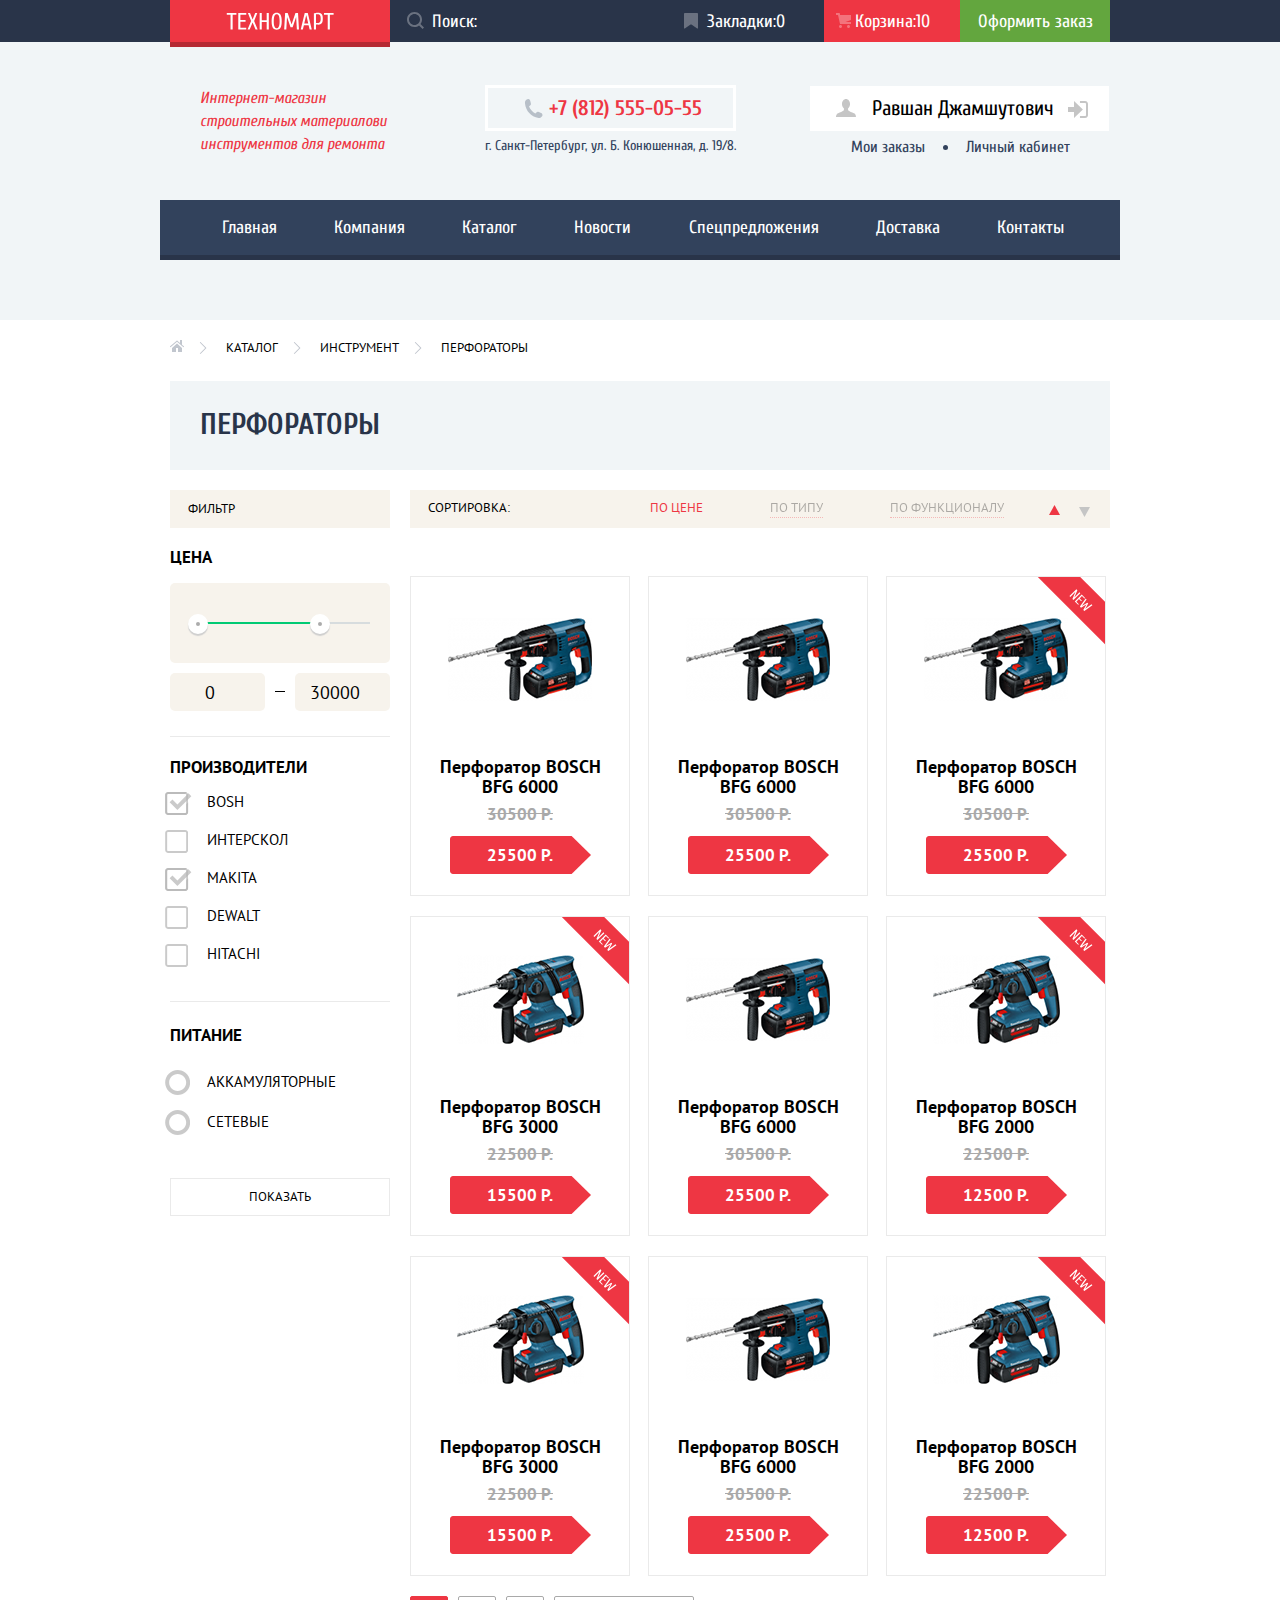
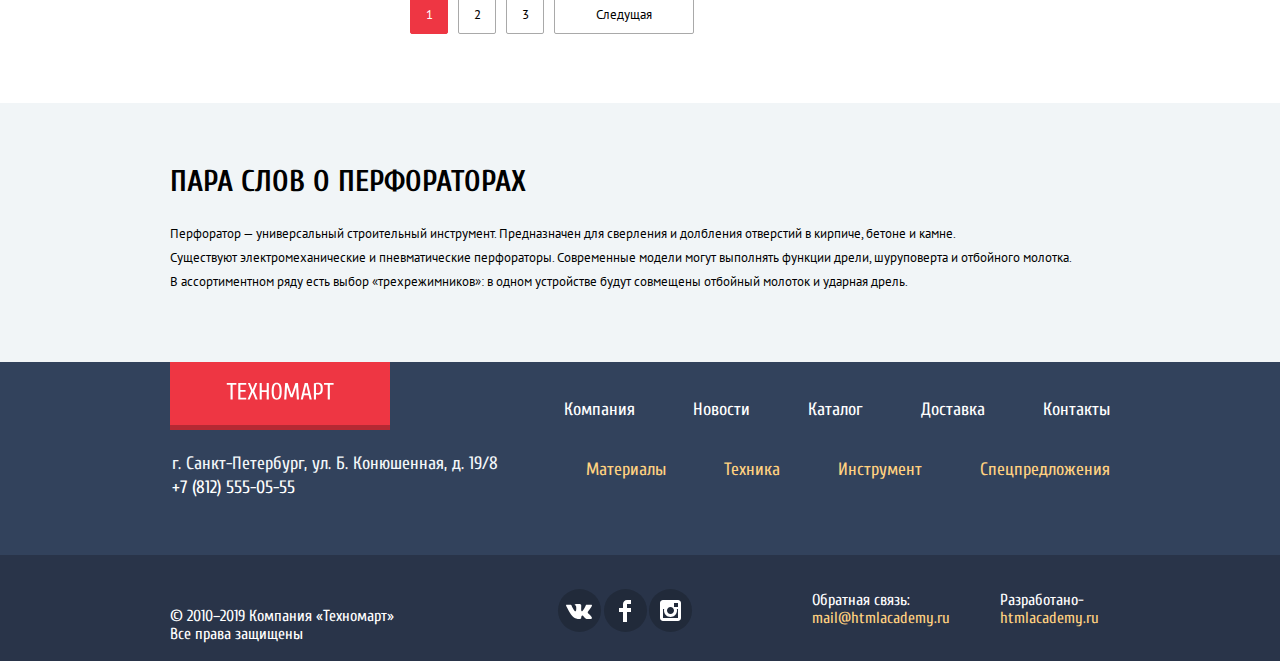
==== commit 56308c11: "выполнил оформление контента для вн стр." ====
--- a/catalog.html
+++ b/catalog.html
@@ -6,7 +6,7 @@
     href="https://fonts.googleapis.com/css2?family=Cuprum:ital,wght@0,400;0,700;1,400&amp;family=PT+Sans:wght@400;700&amp;display=swap"
     rel="stylesheet">
   <link rel="stylesheet" href="./css/normalize.css">
-  <link rel="stylesheet" href="./css/style.css">
+  <link rel="stylesheet" href="./css/style.min.css">
   <meta charset="utf-8">
   <title>HTML Academy: Техномарт</title>
 </head>
@@ -46,7 +46,7 @@
       <section class="find-us">
         <a class="phone" href="tel:88125550555"> +7 (812) 555-05-55
         </a>
-        <p class="find-uss-addres">г. Санкт-Петербург, ул. Б. Конюшенная, д. 19/8</p>
+        <p class="find-uss-addres">г. Санкт-Петербург, ул. Б. Конюшенная, д. 19/8.</p>
       </section>
       <section class="personel-login">
         <div class="login">
--- a/css/style.min.css
+++ b/css/style.min.css
@@ -0,0 +1 @@
+:root{--base-black:#000000;--base-red:#ee3643;--base-white:#ffffff;--base-gray-light:#f1f5f7;--base-gray-extra-light:#f3f7f9;--base-gray-extra-light-adv:#f4f4f4;--base-gray-light-dark:#c5c5c5;--base-gray-middle-adv:#cfcfcf;--base-gray:#a9a9a9;--base-gray-adv:#ababab;--base-gray-middle:#d7dcde;--special-gray-lightest-opacity:#d8d8d8;--special-grey-dark-opacity:rgba(169, 169, 169, 0.3);--base-gray-dark-adv:#405069;--base-gray-dakest:#212a3a;--base-green:#63a63e;--base-green-lightest:#00ca74;--base-light-green:#8ed78f;--inner-background:#f9f5f0;--base-beige:#f7f3ec;--light-pink:#dc91d8;--base-gold:#ffd180;--base-gold-light:#ffda96;--success:#5fbb2d;--special-red:#ca2732;--special-red-dark:#ba2732;--special-gold:#ffc047;--special-blue:#3bbce3;--special-dark-blue:#32425c;--special-light-black:#293449;--base-gray-normal:#3d546f;--base-green-dark:#367315;--special-green-dark:#518534;--special-white-opacity:rgba(255, 255, 255, 0.3);--special-black-light:#161d29;--base-gray-double-estra-light:#eaeaea;--special-grey-light-opacity:rgba(197, 197, 197, 0.3);--special-black-opacity:rgba(0, 0, 0, 0.24);--special-black-adv-opacity:rgba(0, 0, 0, 0.15)}*,::after,::before{-webkit-box-sizing:border-box;box-sizing:border-box}.page{height:100%}.page-body,a{color:var(--base-white)}.page-body{min-width:960px;margin:0;padding:0;font-family:"Cuprum","Tahoma",sans-serif;font-size:18px;font-weight:400;line-height:24px;min-height:100%;display:-ms-grid;display:grid;-ms-grid-rows:-webkit-min-content 1fr -webkit-min-content;-ms-grid-rows:min-content 1fr min-content;grid-template-rows:-webkit-min-content 1fr -webkit-min-content;grid-template-rows:min-content 1fr min-content;-ms-flex-line-pack:start;align-content:start}.visually-hidden{position:absolute;width:1px;height:1px;margin:-1px;border:0;padding:0;white-space:nowrap;-webkit-clip-path:inset(100%);clip-path:inset(100%);clip:rect(0 0 0 0);overflow:hidden}a{text-decoration:none}img{max-width:100%;height:auto}h3{margin:0;font-size:24px;font-weight:700;line-height:30px}.container{margin:0 auto;padding:0 10px;width:960px}.main-btn{display:block;padding-top:11px;min-height:38px;font-size:14px;line-height:18px;text-transform:uppercase;text-align:center;background-color:var(--base-red)}.main-btn:focus,.main-btn:hover{background-color:var(--special-red)}.main-btn:active{background-color:var(--special-red-dark)}.main-header{display:-webkit-box;display:-ms-flexbox;display:flex;-webkit-box-orient:vertical;-webkit-box-direction:normal;-ms-flex-direction:column;flex-direction:column;background-color:var(--base-gray-light);min-width:100%}.main-header-top-bg{background-color:var(--special-light-black);min-height:42px}.main-header-top{position:relative;display:-webkit-box;display:-ms-flexbox;display:flex;-webkit-box-align:center;-ms-flex-align:center;align-items:center}.main-header-logo{display:block;position:absolute;width:220px;height:51px;margin-right:17px;padding-top:16px;background-color:var(--base-red);text-align:center;-webkit-box-shadow:inset 0 -5px 0 var(--special-black-opacity);box-shadow:inset 0 -5px 0 var(--special-black-opacity)}.search{position:relative;margin-left:220px;display:-webkit-box;display:-ms-flexbox;display:flex;width:100%;height:42px}.search-input{background-color:var(--special-light-black);color:var(--base-white);border:0;height:100%;width:100%;font-size:18px;line-height:24px;padding-left:42px;outline:0}.search svg{position:absolute;left:17px;top:12px;opacity:.3}.search:hover svg{opacity:1}.search:focus{background-color:var(--base-white)}.search-input:focus+svg path{fill:var(--base-red)}.search-input::-webkit-input-placeholder{color:var(--base-white)}.search-input:focus{background-color:var(--base-white);color:var(--base-black)}.search-input::-moz-placeholder{color:var(--base-white)}.submenu-list{display:-webkit-box;display:-ms-flexbox;display:flex;-webkit-box-pack:end;-ms-flex-pack:end;justify-content:end;margin-right:0;margin-left:auto;height:100%}.submenu-list a{display:block;height:42px;text-align:center;margin:0;padding-top:10px}.submenu-mark{position:relative;width:150px;padding-right:7px}.submenu-mark::before{content:"";position:absolute;width:14px;height:16px;background-image:url(../img/icons/icon-bookmark.svg);background-repeat:no-repeat;opacity:.3;top:13px;left:10px}.submenu-cart:focus::before,.submenu-cart:hover::before,.submenu-mark:focus::before,.submenu-mark:hover::before{opacity:1}.submenu-cart{position:relative;width:136px}.cart-catalog{background-color:var(--base-red)}.submenu-cart::before{content:"";position:absolute;width:15px;height:15px;top:13px;left:12px;background-image:url(../img/icons/icon-cart.svg);background-repeat:no-repeat;opacity:.3}.submenu-order{width:150px;background-color:var(--base-green)}.main-header-logo:active{background-color:var(--special-red-dark)}.submenu-cart:active,.submenu-mark:active{background-color:var(--special-black-light);opacity:.5}.submenu-order:active{opacity:.5}.submenu-order:focus,.submenu-order:hover{background-color:var(--success)}.login,.personel-login{display:-webkit-box;display:-ms-flexbox;display:flex}.personel-login{-webkit-box-orient:vertical;-webkit-box-direction:normal;-ms-flex-direction:column;flex-direction:column;width:300px}.login{-webkit-box-pack:center;-ms-flex-pack:center;justify-content:center;background-color:var(--base-white);width:299px;height:45px;padding-top:12px;margin-bottom:7px}.personel-name{position:relative;margin:0;padding:0 0 0 41px;color:var(--base-black);font-size:21px;line-height:21px;text-align:center}.personel-name svg{position:absolute;left:5px;top:1px}.personel-links{position:relative;display:-webkit-box;display:-ms-flexbox;display:flex;-ms-flex-pack:distribute;justify-content:space-around;padding-left:20px;padding-right:20px}.personel-links::after{position:absolute;content:"";background-color:var(--special-dark-blue);width:5px;height:5px;border-radius:50%;margin-top:-2px;margin-left:-17px;left:50%;top:50%}.personel-links a{font-size:16px;line-height:18px;text-align:center;color:var(--special-dark-blue)}.btn-logout{display:block;width:20px;height:17px;margin-left:14px;margin-top:3px;cursor:pointer}.personel-links a:focus,.personel-links a:hover{color:var(--base-red)}.personel-links a:active,.personel-name:active{color:var(--base-gray-light-dark)}.btn-logout:focus path,.btn-logout:hover path,.personel-name:focus path,.personel-name:hover path{fill:var(--special-dark-blue)}.btn-logout:active path,.personel-name:active path{fill:var(--base-gray-light-dark)}.main-header-about{display:-webkit-box;display:-ms-flexbox;display:flex;-webkit-box-pack:justify;-ms-flex-pack:justify;justify-content:space-between;-webkit-box-align:center;-ms-flex-align:center;align-items:center;min-height:158px}.header-desc{width:240px;color:var(--base-red);font-style:italic;font-size:16px;line-height:23px;margin:0;padding-left:30px}.avtorisation a,.find-us .phone{display:block;font-size:21px;text-align:center}.find-us .phone{position:relative;color:var(--base-red);padding:5px 0 5px 30px;font-weight:700;line-height:30px;border:solid 3px var(--base-white)}.phone::before{content:"";position:absolute;width:19px;height:19px;background-image:url(../img/icons/icon-phone.svg);background-repeat:no-repeat;top:11px;left:36px}.find-uss-addres{color:var(--special-dark-blue);font-size:14px;text-align:center;margin:3px 0 0}.avtorisation{display:-webkit-box;display:-ms-flexbox;display:flex;-webkit-box-pack:justify;-ms-flex-pack:justify;justify-content:space-between;min-width:281px}.avtorisation a{height:45px;background-color:var(--base-white);color:var(--base-black);line-height:21px;padding-top:10px}.login-link{position:relative;width:121px}.login-link svg{margin-right:6px}.signin-link{width:150px}.login-link:focus,.login-link:hover,.signin-link:focus,.signin-link:hover{color:var(--base-red)}.login-link:focus path,.login-link:hover path{fill:var(--base-gray-normal)}.login-link:active,.signin-link:active{color:var(--base-gray-light-dark)}.header-nav{background-color:var(--special-dark-blue);-webkit-box-shadow:inset 0 -5px 0 var(--special-light-black);box-shadow:inset 0 -5px 0 var(--special-light-black);margin-bottom:60px;min-height:60px}.header-nav ul{margin:0;list-style:none}.header-nav-items{display:-webkit-box;display:-ms-flexbox;display:flex;-webkit-box-pack:justify;-ms-flex-pack:justify;justify-content:space-between;-ms-flex-wrap:wrap;flex-wrap:wrap;padding-left:23px;padding-right:17px}.header-nav-items li{-webkit-box-flex:1;-ms-flex-positive:1;flex-grow:1;min-height:60px;text-align:center;margin-left:auto;margin-right:auto;padding:0}.header-nav-items a{text-align:center;display:block;width:100%;height:100%;padding-top:16px;padding-bottom:20px}.header-nav-items a:active,.header-nav-items a:focus,.header-nav-items a:hover{background-color:var(--special-light-black)}.header-nav-items a:active{opacity:.5}.catalog{display:-ms-grid;display:grid;-ms-grid-columns:220px 20px 1fr;grid-template-columns:220px 1fr;-ms-grid-rows:-webkit-min-content 20px -webkit-min-content 20px 1fr;-ms-grid-rows:min-content 20px min-content 20px 1fr;grid-template-rows:-webkit-min-content -webkit-min-content 1fr;grid-template-rows:min-content min-content 1fr;gap:20px;margin-top:21px;margin-bottom:59px}.catalog>:nth-child(1){-ms-grid-row:1;-ms-grid-column:1}.catalog>:nth-child(2){-ms-grid-row:1;-ms-grid-column:3}.catalog>:nth-child(3){-ms-grid-row:3;-ms-grid-column:1}.catalog>:nth-child(4){-ms-grid-row:3;-ms-grid-column:3}.catalog>:nth-child(5){-ms-grid-row:5;-ms-grid-column:1}.catalog>:nth-child(6){-ms-grid-row:5;-ms-grid-column:3}.beardcrumbs{grid-column:1/-1}.beardcrumbs ul{list-style:none;padding:0;margin:0}.beardcrumbs-list{display:-webkit-box;display:-ms-flexbox;display:flex;-webkit-box-pack:start;-ms-flex-pack:start;justify-content:flex-start;-ms-flex-wrap:wrap;flex-wrap:wrap}.home{background-image:url(../img/icons/icon-home.svg);background-repeat:no-repeat;width:14px;height:12px;margin-top:-1px}.beardcrumbs-list li{position:relative}.beardcrumbs-list li:not(:first-child){margin-left:42px;margin-top:-2px;margin-bottom:4px}.beardcrumbs-list li:not(:first-child)::before{content:"";position:absolute;width:8px;height:13px;background-image:url(../img/icons/Shape.svg);background-repeat:no-repeat;top:2px;left:-27px}.beardcrumbs-list a{display:block;font-size:13px;line-height:18px}.beardcrumbs-list a,.filter,.sorting{font-family:"PT Sans","Tahoma",sans-serif;text-transform:uppercase;color:var(--base-black)}.filter{-ms-grid-column:1;grid-column:1/1;-ms-grid-row:3;-ms-grid-row-span:2;grid-row:3/5}.filter-sorting{height:38px;background-color:var(--base-beige);padding-left:18px;padding-top:10px}.filter-sorting h3,.sorting h3{font-weight:400;font-size:13px;line-height:18px;margin:0}.cost legend,.manufacturers legend,.power legend{font-weight:700;font-size:17px;line-height:30px}.cost legend{padding-top:14px;padding-bottom:11px}.manufacturers legend{padding-top:15px;padding-bottom:10px}.power legend{padding-top:18px;padding-bottom:20px}.power label{padding-top:2px}.cost,.manufacturers{border:0;margin:0;padding:0}.power{border:0;padding:0}.cost,.manufacturers{border-bottom:1px solid var(--base-gray-double-estra-light)}.manufacturers-items,.power-items{font-size:15px;line-height:19px;text-transform:uppercase}.filter ul,.manufacturers-items,.power-items{margin:0;padding:0;list-style:none}.filter-option{margin-bottom:19px;padding-left:37px}.filter-option label{position:relative;display:block;cursor:pointer;-webkit-user-select:none;-moz-user-select:none;-ms-user-select:none;user-select:none}.check-input+label::before{content:"";position:absolute;left:-42px;top:0;width:23px;height:23px;background-image:url(../img/check-box.svg);background-position:0 0;background-repeat:no-repeat;opacity:.7}.check-input:checked+label::after{content:"";position:absolute;top:0;left:-42px;width:28px;height:23px;background-image:url(../img/checkbox-on.svg);background-position:0 0;background-repeat:no-repeat;opacity:.7}.check-input+label:focus::before,.check-input+label:hover::before,.check-input:checked+label:focus::after,.check-input:checked+label:hover::after,.radio-input+label:focus::before,.radio-input+label:hover::before,.radio-input:checked+label:focus::after,.radio-input:checked+label:hover::after{opacity:1}.check-input+label:active::before,.check-input:checked+label:active::after,.radio-input+label:active::before,.radio-input:checked+label:active::after{opacity:.1}.radio-input+label::before{content:"";position:absolute;left:-42px;top:0;width:25px;height:25px;background-image:url(../img/radio-off.svg);background-position:0 0;background-repeat:no-repeat;opacity:.7}.radio-input:checked+label::after{content:"";position:absolute;top:0;left:-42px;width:28px;height:23px;background-image:url(../img/radio-on.svg);background-position:0 0;background-repeat:no-repeat;opacity:.7}.range-controls{position:relative;height:80px;padding:39px 20px;background-color:var(--base-beige);border-radius:5px;margin-bottom:10px}.range-controls .scale{height:2px;background:var(--base-gray-middle)}.range-controls .bar{width:70%;height:2px;background:var(--base-green-lightest)}.range-controls .toggle{position:absolute;top:31px;left:0;-webkit-box-sizing:content-box;box-sizing:content-box;width:4px;height:4px;padding:0;border:8px solid var(--base-white);background-color:var(--base-gray-adv);-webkit-box-shadow:0 2px 1px 0 var(--base-gray-middle-adv);box-shadow:0 2px 1px 0 var(--base-gray-middle-adv);border-radius:50%;cursor:pointer}.range-controls .toggle-min{left:18px}.range-controls .toggle-max{left:140px}.price-controls{position:relative;display:-webkit-box;display:-ms-flexbox;display:flex;-webkit-box-pack:justify;-ms-flex-pack:justify;justify-content:space-between;margin-bottom:25px}.price-controls::after{content:"";position:absolute;display:block;width:10px;height:1px;background-color:var(--base-black);right:50%;top:18px;margin-right:-5px}.filters button,.price-controls input{font-family:inherit;text-align:center;height:38px}.price-controls input{width:95px;border:0;border-radius:5px;font-size:inherit;background-color:var(--base-beige)}.manufacturers{padding-bottom:19px}.power{margin:0 0 28px}.sorting,.sorting-list{display:-webkit-box;display:-ms-flexbox;display:flex}.sorting{-webkit-box-pack:justify;-ms-flex-pack:justify;justify-content:space-between;background-color:var(--base-beige);grid-column:2/-1;-ms-grid-row:3;grid-row:3/3;padding-top:9px;padding-left:18px;height:38px}.filters button{text-transform:uppercase;width:220px;margin:0;background-color:var(--base-white);border:1px solid var(--base-gray-double-estra-light);cursor:pointer}.sorting-list{-webkit-box-pack:end;-ms-flex-pack:end;justify-content:flex-end;-ms-flex-wrap:wrap;flex-wrap:wrap;list-style:none;padding:0;width:443px;margin:0 20px 0 0}.filters button,.sorting-item{font-size:13px;line-height:18px}.sorting-item{display:block;color:var(--base-black);opacity:.3;border-bottom:1px dotted var(--base-red)}.sort-current-items,.sort-current-items path{color:var(--base-red);fill:var(--base-red);opacity:1;border:0;pointer-events:none}.sorting-list li:not(:first-child):not(:last-child){margin-left:67px}.sorting-item:focus,.sorting-item:hover{color:var(--base-black);opacity:1;border-bottom:1px solid var(--base-red)}.sorting-item:active{border:0;color:var(--base-red)}.ascending-list{display:-webkit-box;display:-ms-flexbox;display:flex;-webkit-box-pack:justify;-ms-flex-pack:justify;justify-content:space-between;width:41px;margin-left:45px}.sorting-ascending,.sorting-descending{display:block}.sorting-ascending{-webkit-transform:rotate(180deg);-ms-transform:rotate(180deg);transform:rotate(180deg)}.sorting-ascending:focus path,.sorting-ascending:hover path,.sorting-descending:focus path,.sorting-descending:hover path{fill:var(--base-black)}.sorting-ascending:active path,.sorting-descending:active path{fill:var(--base-red)}.offer-items{display:-ms-grid;display:grid;-ms-grid-columns:300px 20px 300px 20px 300px;grid-template-columns:300px 300px 300px;-ms-grid-rows:-webkit-min-content 20px -webkit-min-content 20px -webkit-min-content;-ms-grid-rows:min-content 20px min-content 20px min-content;grid-template-rows:-webkit-min-content -webkit-min-content -webkit-min-content;grid-template-rows:min-content min-content min-content;gap:20px;margin-top:59px;margin-bottom:59px}.offer-items>:nth-child(1){-ms-grid-row:1;-ms-grid-column:1}.offer-items>:nth-child(2){-ms-grid-row:1;-ms-grid-column:3}.offer-items>:nth-child(3){-ms-grid-row:1;-ms-grid-column:5}.offer-items>:nth-child(4){-ms-grid-row:3;-ms-grid-column:1}.offer-items>:nth-child(5){-ms-grid-row:3;-ms-grid-column:3}.offer-items>:nth-child(6){-ms-grid-row:3;-ms-grid-column:5}.offer-items>:nth-child(7){-ms-grid-row:5;-ms-grid-column:1}.offer-items>:nth-child(8){-ms-grid-row:5;-ms-grid-column:3}.offer-items>:nth-child(9){-ms-grid-row:5;-ms-grid-column:5}.item{position:relative;height:123px;width:300px;display:-webkit-box;display:-ms-flexbox;display:flex;-ms-flex-pack:distribute;justify-content:space-around;-webkit-box-orient:vertical;-webkit-box-direction:normal;-ms-flex-direction:column;flex-direction:column;padding-left:22px;padding-bottom:14px;padding-top:14px}.new-offer::before,.new-product::before{content:"";position:absolute;background-image:url(../img/new.svg);background-repeat:no-repeat;top:0;right:0;width:70px;height:70px;z-index:10}.materials,.tools{background-color:var(--special-gold);background-image:url(../img/icons/icon-1.svg);background-repeat:no-repeat;background-position:213px 27px}.tools{background-color:var(--special-blue);background-image:url(../img/icons/icon-2.svg);background-position:194px 34px}.dilivery,.discount,.technology{background-color:var(--light-pink);background-image:url(../img/icons/icon-3.svg);background-repeat:no-repeat;background-position:191px 31px}.dilivery,.discount{-ms-grid-row:2;-ms-grid-row-span:1;grid-row:2/3;background-color:var(--base-light-green);background-image:url(../img/icons/icon-4.svg);background-position:196px 26px}.dilivery{-ms-grid-row:3;grid-row:3/4;-ms-grid-column:3;-ms-grid-column-span:1;grid-column:3/4;background-color:var(--special-gold);background-image:url(../img/icons/icon-5.svg);background-position:191px 32px}.offer-button{display:block;width:135px;height:38px;padding:10px;font-size:14px;line-height:18px;background-color:var(--special-white-opacity);text-transform:uppercase;text-align:center;color:var(--base-white)}.offer-button:focus,.offer-button:hover{background-color:var(--special-grey-light-opacity)}.offer-button:active{background-color:var(--special-grey-dark-opacity)}.slider-wrapper{-ms-grid-row:2;-ms-grid-row-span:2;grid-row:2/4;-ms-grid-column:1;-ms-grid-column-span:2;grid-column:1/3;width:620px;height:266px}.slider-item{background-color:var(--base-gray)}.slider-item,.slider-items{position:relative;width:620px;height:266px}.slider-list{margin:0;padding:0;list-style:none}.slider-controls{position:absolute;left:50%;margin-left:-15px;bottom:36px;z-index:20;display:-webkit-box;display:-ms-flexbox;display:flex;width:32px;-webkit-box-pack:justify;-ms-flex-pack:justify;justify-content:space-between}.slider-toggle{padding:0;width:10px;height:10px;background-color:var(--base-white);border:2px solid var(--base-white);border-radius:50%;cursor:pointer}.slider-controls .current{background-color:var(--base-red)}.slide{display:none}.slide-active{display:block}.slider-arrows{position:absolute;left:24px;bottom:104px;z-index:20;display:-webkit-box;display:-ms-flexbox;display:flex;width:576px;-webkit-box-pack:justify;-ms-flex-pack:justify;justify-content:space-between}.slider-arrows button{padding:0;background-image:url(../img/icons/Shape-big.svg);border:0;background-color:transparent;width:23px;height:40px;cursor:pointer}.next{-webkit-transform:rotate(180deg);-ms-transform:rotate(180deg);transform:rotate(180deg)}.slide-desc,.slider-item h3{position:absolute;left:23px;overflow:hidden}.slider-item h3{margin:19px 0 0;max-height:36px;top:4px;font-size:36px;font-weight:700;line-height:36px;text-transform:uppercase}.slide-desc{font-size:18px;line-height:24px;top:64px;margin:0 0 10px;max-height:20px}.slider-item .main-btn{position:absolute;width:192px;bottom:0;margin-left:24px;margin-bottom:37px}.catalog-title-bg{grid-column:1/-1;background-color:var(--base-gray-light);min-height:89px;padding-top:29px;padding-bottom:29px;padding-left:30px}.linear-title{font-family:"Cuprum","Tahoma",sans-serif;text-transform:uppercase;font-size:30px;line-height:30px;letter-spacing:0;color:var(--special-light-black);margin:0}.popular-products{display:-ms-grid;display:grid;gap:20px;margin-bottom:70px}.popular-products ul{list-style:none;margin:0;padding:0}.title-inner{display:-webkit-box;display:-ms-flexbox;display:flex;-webkit-box-pack:justify;-ms-flex-pack:justify;justify-content:space-between;-webkit-box-align:center;-ms-flex-align:center;align-items:center;height:89px;background-color:var(--inner-background)}.subtitle{margin:0 0 0 28px;text-transform:uppercase;font-size:30px;line-height:30px;letter-spacing:0;color:var(--special-dark-blue)}.title-inner a{margin-right:19px}.popular-products-list{display:-ms-grid;display:grid;gap:20px;-ms-grid-columns:220px 20px 220px 20px 220px 20px 220px;grid-template-columns:220px 220px 220px 220px}.product-inner,.product-item{position:relative;display:-webkit-box;display:-ms-flexbox;display:flex;-webkit-box-orient:vertical;-webkit-box-direction:normal;-ms-flex-direction:column;flex-direction:column}.product-item{-webkit-box-pack:start;-ms-flex-pack:start;justify-content:flex-start;-webkit-box-align:center;-ms-flex-align:center;align-items:center;border:1px solid var(--base-gray-double-estra-light);font-family:"PT Sans","Tahoma",sans-serif;color:var(--base-black);font-weight:700;font-size:17px;line-height:18px;text-align:center;margin:0;padding:2px 0 0}.product-item h3{font-size:18px;line-height:20px;font-weight:700;margin:0 0 8px}.product-item .price{color:var(--base-gray);-webkit-text-decoration-line:line-through;text-decoration-line:line-through;text-transform:uppercase;margin:0 0 13px}.product-item .sale{position:relative;width:141px;height:38px;background-image:url(../img/red-button.svg);background-repeat:no-repeat;color:var(--base-white);margin:0 0 21px;padding-top:10px}.product-inner{-webkit-box-pack:center;-ms-flex-pack:center;justify-content:center;-ms-flex-line-pack:center;align-content:center;width:184px;height:164px;margin-bottom:14px}.img-inner{width:100%}.btn-inner{position:absolute;top:0;left:0;display:-webkit-box;display:-ms-flexbox;display:flex;-webkit-box-orient:vertical;-webkit-box-direction:normal;-ms-flex-direction:column;flex-direction:column;-webkit-box-align:center;-ms-flex-align:center;align-items:center;width:184px;height:164px;padding-top:40px;display:none;background-color:var(--base-white)}.popular-manufacturers-items a:focus,.popular-manufacturers-items a:hover,.product-item:focus,.product-item:hover{-webkit-box-shadow:0 4px 20px var(--special-black-adv-opacity);box-shadow:0 4px 20px var(--special-black-adv-opacity)}.product-item:focus .btn-inner,.product-item:hover .btn-inner{display:-webkit-box;display:-ms-flexbox;display:flex}.btn-cart,.btn-mark{font-family:"Cuprum","Tahoma",sans-serif;font-size:14px;line-height:18px;text-transform:uppercase;text-align:center;width:135px;height:38px;padding-top:10px}.btn-mark{display:block}.btn-cart{display:block;position:relative;background-color:var(--base-green);-webkit-box-shadow:inset 0 -3px 0 var(--base-green-dark);box-shadow:inset 0 -3px 0 var(--base-green-dark);margin-bottom:10px;border-radius:2px}.btn-cart::before{position:absolute;content:"";width:15px;height:15px;background-image:url(../img/icons/icon-cart.svg);background-repeat:no-repeat;opacity:.3;left:25px}.btn-mark{color:var(--special-dark-blue);background:var(--base-white);border:3px solid var(--base-green);border-radius:2px}.btn-cart:focus,.btn-cart:hover{background-color:var(--success)}.btn-cart:active{background-color:var(--special-green-dark)}.btn-mark:focus,.btn-mark:hover{border:3px solid var(--special-dark-blue)}.btn-mark:active{color:var(--special-gray-lightest-opacity);border:3px solid var(--special-gray-lightest-opacity)}.products,.products-list{display:-ms-grid;display:grid}.products{gap:20px;margin-top:28px}.products-list{-ms-grid-columns:220px 18px 220px 18px 220px;grid-template-columns:220px 220px 220px;-webkit-column-gap:18px;-moz-column-gap:18px;column-gap:18px;row-gap:20px}.pagination-box,.pagination-list{display:-webkit-box;display:-ms-flexbox;display:flex}.pagination-box{-webkit-box-align:end;-ms-flex-align:end;align-items:flex-end}.pagination-box ul,.products ul{list-style:none;margin:0;padding:0}.pagination-list{-ms-flex-wrap:wrap;flex-wrap:wrap}.pagination-item{display:block;width:38px;height:38px;margin-right:10px;margin-bottom:10px}.pagination-box .paginataion-next:focus,.pagination-box .paginataion-next:hover,.pagination-item:focus,.pagination-item:hover{border:1px solid var(--base-gray-light-dark)}.pagination-box .paginataion-next:active,.pagination-item:active{border:1px solid var(--base-red)}.pagination-box .paginataion-next,.pagination-item{border:solid 1px var(--base-gray);border-radius:2px;text-align:center;padding-top:9px;font-family:"PT Sans","Tahoma",sans-serif;color:var(--base-black);font-size:13px;line-height:18px}.pagination-current{background-color:var(--base-red);color:var(--base-white);border:solid 1px var(--base-red);pointer-events:none}.paginataion-next{display:block;width:140px;height:38px;background-color:var(--base-white);margin-bottom:10px}.popular-manufacturers{display:-ms-grid;display:grid;gap:20px;margin-bottom:70px}.subtitle-btn{width:192px}.popular-manufacturers-items{display:-ms-grid;display:grid;-ms-grid-columns:220px 20px 220px 20px 220px 20px 220px;grid-template-columns:220px 220px 220px 220px;gap:20px}.popular-manufacturers img{-o-object-fit:contain;object-fit:contain}.popular-manufacturers-items a{display:-webkit-box;display:-ms-flexbox;display:flex;width:220px;height:145px;-webkit-box-pack:center;-ms-flex-pack:center;justify-content:center;-webkit-box-align:center;-ms-flex-align:center;align-items:center;border:solid 1px var(--base-gray-double-estra-light)}.popular-manufacturers-items a:active{opacity:.5;-webkit-box-shadow:0 4px 20px var(--special-black-adv-opacity);box-shadow:0 4px 20px var(--special-black-adv-opacity)}.services{display:-ms-grid;display:grid;grid-row:min-content min-content 1fr;grid-column:240px 1fr;-webkit-column-gap:80px;-moz-column-gap:80px;column-gap:80px}.services h2,.services p{-ms-grid-column:1;-ms-grid-column-span:2;grid-column:1/3}.services h2{font-size:30px;line-height:30px;text-transform:uppercase;margin-top:64px}.services p{margin:0 0 70px}.inner,.services{background:var(--base-gray-light)}.services h2,.text{color:var(--base-black)}.text{font-family:"PT Sans","Tahoma",sans-serif;font-size:13px;line-height:24px}.popular-manufacturers ul,.services ul{list-style:none;margin:0;padding:0}.services-item{position:relative;-ms-grid-row:3;-ms-grid-row-span:1;grid-row:3/4;-ms-grid-column:1;grid-column:1/1;padding-bottom:90px}.services-item::after{position:absolute;content:"";background-image:url(../img/shadow.png);background-repeat:no-repeat;width:10px;height:279px;right:0;top:-46px;z-index:5}.services-btn{display:block;width:240px;height:61px;padding-top:14px;padding-left:22px;font-weight:700;font-size:21px;line-height:30px;background-color:var(--special-dark-blue);-webkit-box-shadow:0 1px 0 var(--special-light-black),inset 0 1px 0 var(--base-gray-dark-adv);box-shadow:0 1px 0 var(--special-light-black),inset 0 1px 0 var(--base-gray-dark-adv)}.current-btn{background-color:var(--base-white);-webkit-box-shadow:0 1px 0 var(--base-white);box-shadow:0 1px 0 var(--base-white);color:var(--special-dark-blue)}.services-btn:focus,.services-btn:hover{background-color:var(--special-light-black)}.services-btn:active{background-color:var(--base-white);color:var(--special-dark-blue);-webkit-box-shadow:0 1px 0 var(--base-white);box-shadow:0 1px 0 var(--base-white)}.credit-btn{width:195px}.items-desc{list-style:none;-ms-grid-row:3;-ms-grid-row-span:1;grid-row:3/4;-ms-grid-column:3;-ms-grid-column-span:-1;grid-column:3/2;display:-ms-grid;display:grid}.about-us h2,.contacts h2,.item-desc h3{font-size:30px;line-height:30px;text-transform:uppercase}.item-desc h3{color:var(--special-dark-blue);margin-bottom:30px}.item-desc{display:none;grid-row:1/-1;-ms-grid-column:1;-ms-grid-column-span:1;grid-column:1/2;width:620px;min-height:283px}.serv-item-active{display:block}.desc-credit,.desc-delivery,.desc-guarantee{background-image:url(../img/bg-delivery.png);background-repeat:no-repeat;background-position:bottom right}.desc-credit,.desc-guarantee{background-image:url(../img/bg-guarantee.png)}.desc-credit{background-image:url(../img/bg-credit.png)}.about-us,.about-us-box{display:-webkit-box;display:-ms-flexbox;display:flex;-webkit-box-pack:justify;-ms-flex-pack:justify;justify-content:space-between}.about-us-box{margin-bottom:70px;margin-top:70px}.about-us{-webkit-box-orient:vertical;-webkit-box-direction:normal;-ms-flex-direction:column;flex-direction:column;width:478px}.transport-items{font-size:18px;line-height:24px;padding:0;margin:0 0 20px}.transport-items li{position:relative;list-style:none;padding-left:37px;color:var(--base-black)}.transport-items li::before{position:absolute;content:"";width:25px;height:2px;background-image:url(../img/marker.svg);background-repeat:no-repeat;top:13px;left:0}.contacts{display:-webkit-box;display:-ms-flexbox;display:flex;-webkit-box-orient:vertical;-webkit-box-direction:normal;-ms-flex-direction:column;flex-direction:column;-webkit-box-pack:justify;-ms-flex-pack:justify;justify-content:space-between;width:300px}.about-us h2,.contacts h2{color:var(--base-black);margin:0}.about-us p,.contacts p{margin:24px 0 0}.contacts .map-link{padding-top:22px;margin-top:10px}.about-us .main-btn{width:220px}.contacts .main-btn{margin:25px 0 0;width:100%}.main-footer{background:var(--special-dark-blue)}.footer-logo-contacts,.footer-nav-box{display:-webkit-box;display:-ms-flexbox;display:flex}.footer-nav-box{-webkit-box-pack:justify;-ms-flex-pack:justify;justify-content:space-between;min-height:193px}.footer-logo-contacts{-webkit-box-orient:vertical;-webkit-box-direction:normal;-ms-flex-direction:column;flex-direction:column;-webkit-box-flex:1;-ms-flex-positive:1;flex-grow:1;min-width:321px}.logo-footer{display:block;width:220px;height:68px;background-color:var(--base-red);-webkit-box-shadow:inset 0 -5px 0 var(--special-black-opacity);box-shadow:inset 0 -5px 0 var(--special-black-opacity);text-align:center;padding-top:20px}.footer-find-us{margin:22px 0 0;padding-left:2px;color:var(--base-gray-extra-light)}.footer-nav-list{display:-webkit-box;display:-ms-flexbox;display:flex;-webkit-box-orient:vertical;-webkit-box-direction:normal;-ms-flex-direction:column;flex-direction:column;text-align:center;-webkit-box-flex:1;-ms-flex-positive:1;flex-grow:1}.footer-nav-list .nav-items,.footer-nav-list .subnav-items{display:-webkit-box;display:-ms-flexbox;display:flex;-webkit-box-pack:end;-ms-flex-pack:end;justify-content:flex-end;-ms-flex-wrap:wrap;flex-wrap:wrap;padding-top:36px;color:var(--base-gray-light)}.footer-nav-list a:not(last-child){margin-left:58px}.nav-items,.subnav-items{list-style:none;padding:0;margin:0}.email a,.site a,.subnav-items a{color:var(--base-gold)}.nav-items a:focus,.nav-items a:hover,.subnav-items a:focus,.subnav-items a:hover{text-decoration:underline}.nav-items a:active,.subnav-items a:active{opacity:.5;text-decoration:none}.subnav-items a:active{color:var(--base-gold)}.about-products{padding-bottom:68px;padding-top:64px}.about-products h2,.about-products p{padding:0;margin:0}.about-products h2{font-size:30px;line-height:30px;color:var(--base-black);text-transform:uppercase;margin-bottom:25px}.footer-inner{background-color:var(--special-light-black)}.email a:focus,.email a:hover,.site a:focus,.site a:hover{text-decoration:underline}.email a:active,.site a:active{color:var(--base-red);text-decoration:none}.email,.footer-copyright-text,.site{font-size:16px;line-height:18px}.email,.site{margin:36px 0 0}.footer-social{padding:0;margin:34px 0 29px 43px;width:136px}.social-item{display:-webkit-box;display:-ms-flexbox;display:flex;-webkit-box-align:center;-ms-flex-align:center;align-items:center;-webkit-box-pack:center;-ms-flex-pack:center;justify-content:center;width:43px;height:43px;background-color:var(--base-gray-dakest);border-radius:50%}.social-item:active,.social-item:focus,.social-item:hover{background-color:var(--base-red)}.footer-social ul{list-style:none;margin:0 auto;padding:0}.copyright,.social-items{display:-webkit-box;display:-ms-flexbox;display:flex}.social-items{-ms-flex-wrap:wrap;flex-wrap:wrap;-webkit-box-pack:justify;-ms-flex-pack:justify;justify-content:space-between}.social-items li{margin-right:2px}.copyright{-webkit-box-pack:end;-ms-flex-pack:end;justify-content:flex-end}.footer-copyright-text{width:227px;margin:36px auto 0 0}.email,.site{margin-top:36px}.site{max-width:137px;margin-left:auto;margin-right:51px}.email{max-width:98px;margin-right:12px}.modal-map{display:none}.popup-writeus{display:-webkit-box;display:-ms-flexbox;display:flex;display:none;position:relative;-webkit-box-pack:center;-ms-flex-pack:center;justify-content:center;-webkit-box-align:center;-ms-flex-align:center;align-items:center;width:620px;height:430px;font-size:13px;line-height:24px;z-index:100}.popup{position:fixed;top:0;left:0;right:0;bottom:0;background-color:var(--base-white);border-top:solid 7px var(--base-red);-webkit-box-shadow:0 4px 20px var(--special-black-adv-opacity);box-shadow:0 4px 20px var(--special-black-adv-opacity);margin:auto}.write-us-form{display:-webkit-box;display:-ms-flexbox;display:flex;-webkit-box-pack:justify;-ms-flex-pack:justify;justify-content:space-between;-webkit-box-align:center;-ms-flex-align:center;align-items:center;-ms-flex-wrap:wrap;flex-wrap:wrap;width:460px;z-index:10}.write-us-form label{display:block;width:220px;margin:0 0 11px;font-size:18px;color:var(--base-black)}.write-us-form input,textarea{border:2px solid var(--base-gray-light-dark);border-radius:2px}.write-us-form textarea{width:460px;height:114px;padding:12px;border-radius:2px;margin-bottom:74px;resize:none}.write-us-form input{width:220px;height:38px;margin-bottom:11px;padding-left:12px}.write-us-form .main-btn{width:460px;height:38px;color:var(--base-white);border:0;font-size:14px;line-height:18px}.add-cart-popup p::before,.popup-close{position:absolute;background-repeat:no-repeat}.popup-close{top:17px;right:11px;width:21px;height:21px;background-image:url(../img/icons/icon-close.svg);background-color:transparent;border:0;cursor:pointer}.send-btn-inner{position:absolute;bottom:0;left:0;background:var(--base-gray-extra-light-adv);width:620px;height:112px;z-index:0}.add-cart-popup{display:none;width:620px;height:282px;z-index:100}.add-cart-popup-inner{display:-webkit-box;display:-ms-flexbox;display:flex;-webkit-box-orient:horizontal;-webkit-box-direction:normal;-ms-flex-direction:row;flex-direction:row;-webkit-box-align:center;-ms-flex-align:center;align-items:center;-webkit-box-pack:justify;-ms-flex-pack:justify;justify-content:space-between;-ms-flex-wrap:wrap;flex-wrap:wrap;width:394px;min-height:227px;margin:39px auto 0}.add-cart-popup p{position:relative;font-weight:700;color:var(--base-black);font-size:24px;line-height:30px;text-align:center;width:100%;margin:0;padding-bottom:48px}.add-cart-popup p::before{content:"";width:66px;height:66px;background-image:url(../img/icons/icon-mark.svg);top:-20px;left:-32px}.cart-btn-inner{position:absolute;width:620px;height:112px;left:0;bottom:0;background-color:var(--base-gray-extra-light-adv);z-index:-1}.add-cart-popup a,.continue{width:192px}.continue{height:38px;border:0;background-color:var(--base-white);font-family:inherit;font-size:14px;line-height:18px;text-transform:uppercase;padding:0;cursor:pointer}.popup-map{display:none;width:943px;height:449px;z-index:100}
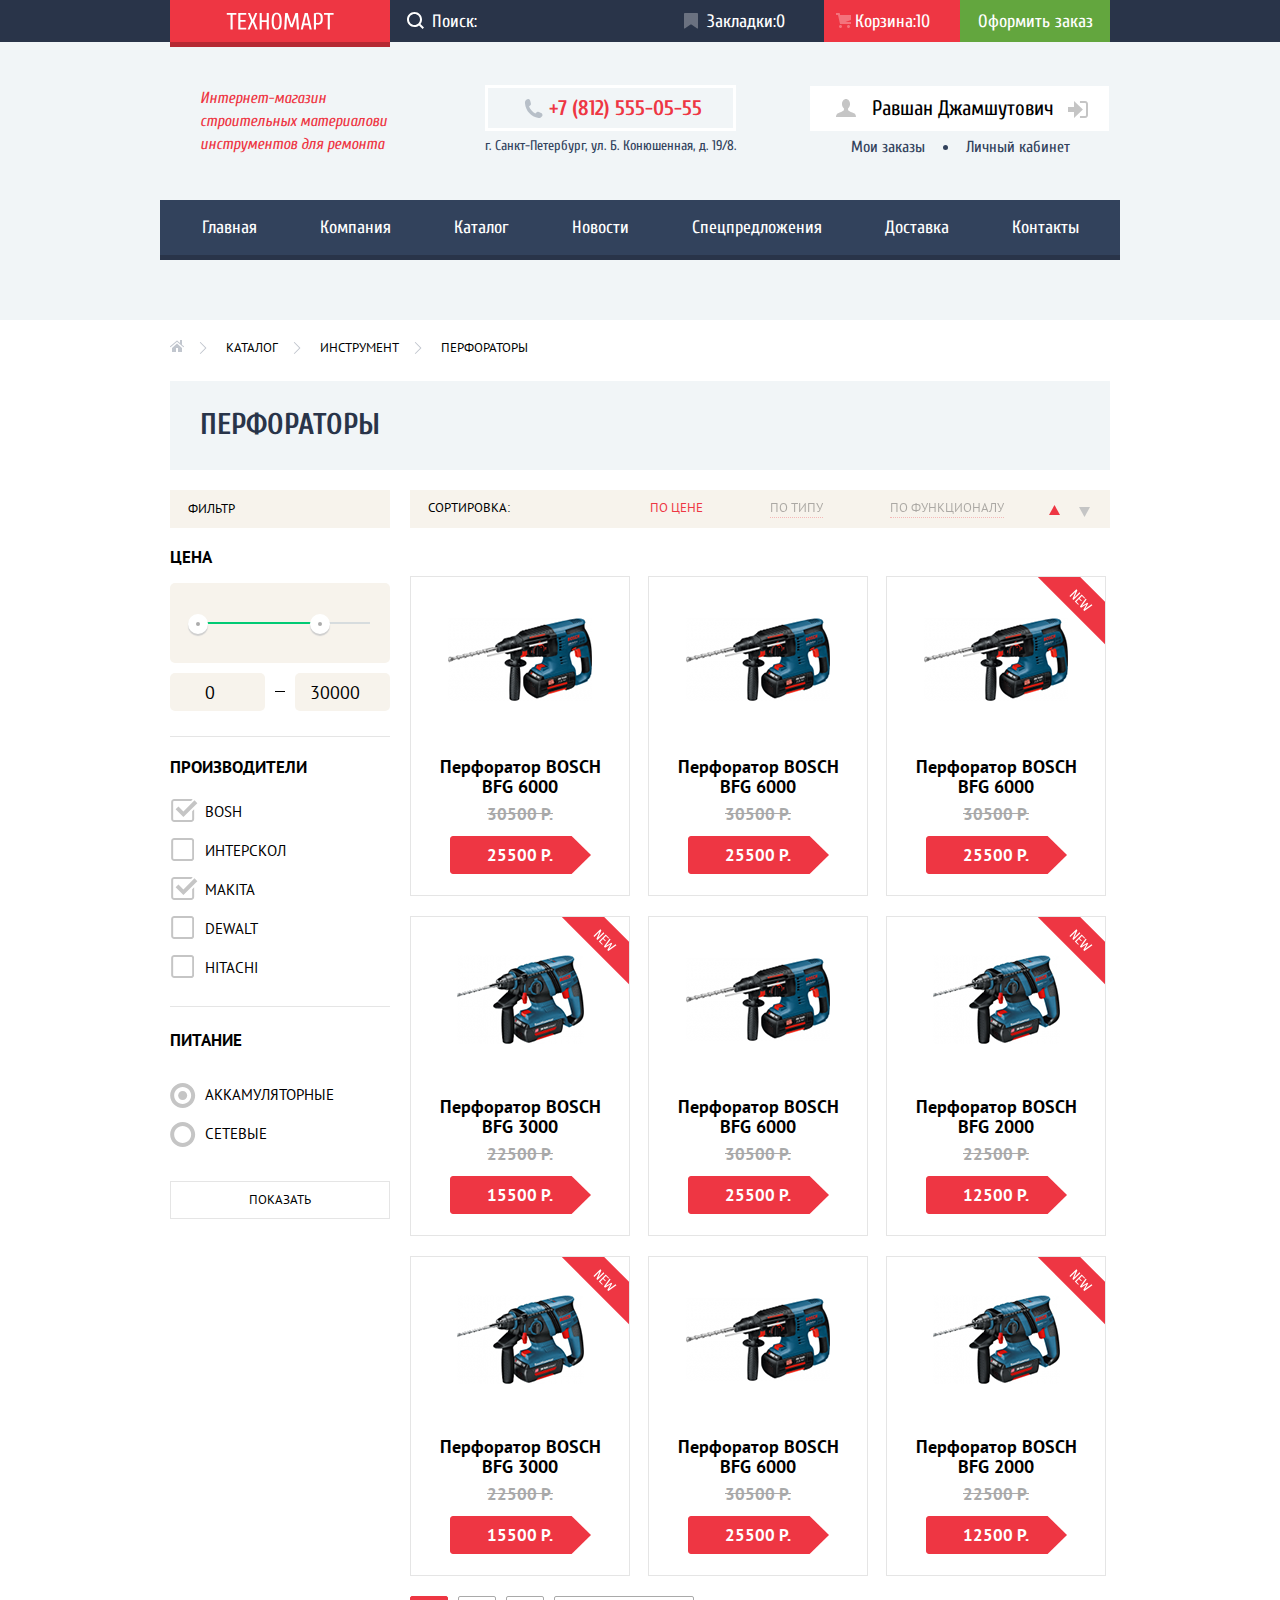
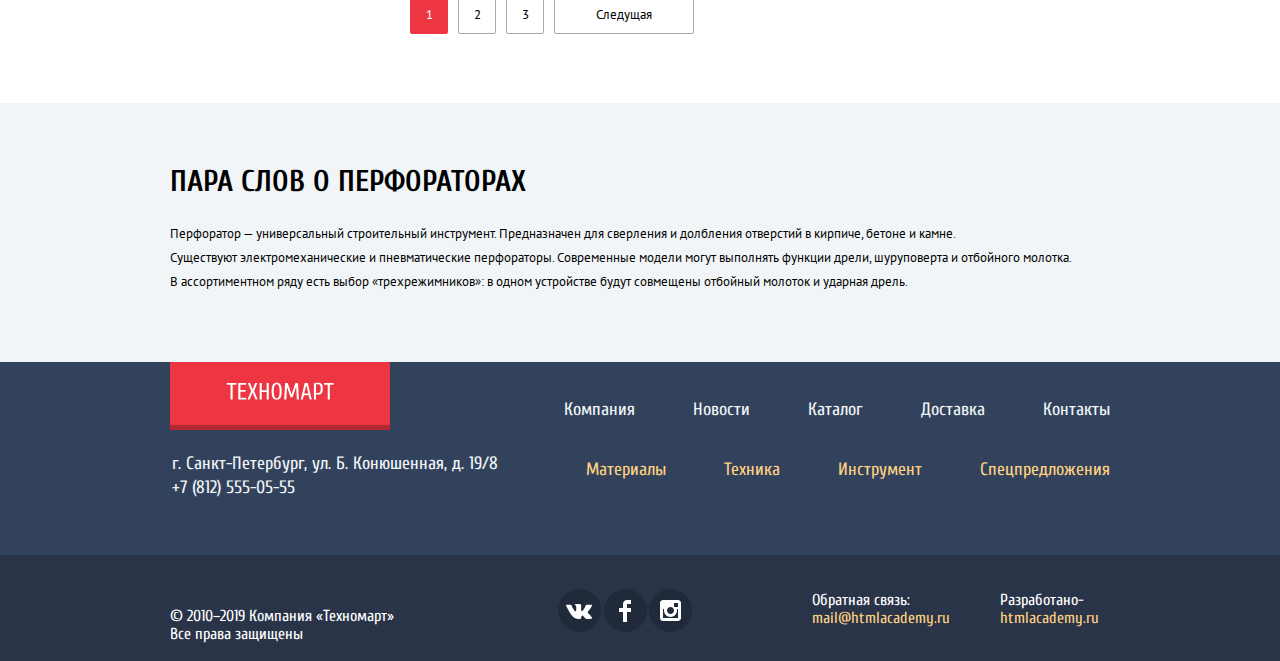
==== commit 6ca48cff: "выполнил доступность внутренней страницы" ====
--- a/catalog.html
+++ b/catalog.html
@@ -40,24 +40,27 @@
       </div>
     </div>
     <div class="main-header-about container">
+      <h1 class="visually-hidden">Интернет-магазин Техномарт</h1>
       <p class="header-desc">Интернет-магазин<br>
         строительных материалови<br>
         инструментов для ремонта</p>
       <section class="find-us">
+        <h2 class="visually-hidden">Как нас найти</h2>
         <a class="phone" href="tel:88125550555"> +7 (812) 555-05-55
         </a>
         <p class="find-uss-addres">г. Санкт-Петербург, ул. Б. Конюшенная, д. 19/8.</p>
       </section>
       <section class="personel-login">
         <div class="login">
-          <a href="#" class="personel-name">
+          <h2 class="visually-hidden">Личный кабинет</h2>
+          <a href="#" class="personel-name" aria-label="Вход в личный кабинет">
             <svg width="20" height="18" viewBox="0 0 20 18" fill="none" xmlns="http://www.w3.org/2000/svg">
               <path
                 d="M17.881 14.166C15.737 13.431 13.625 12.5 12.674 11.776C12.017 11.275 11.904 10.158 12.157 9.361C13.275 8.458 14.021 6.884 14.021 5.083C14.021 2.276 12.221 0 10 0C7.77902 0 5.97901 2.276 5.97901 5.083C5.97901 6.884 6.72501 8.457 7.84201 9.36C8.09501 10.158 7.98302 11.275 7.32502 11.776C6.37502 12.5 4.26201 13.43 2.11801 14.166C-0.0259852 14.902 1.48343e-05 18 1.48343e-05 18H20C20 18 20.025 14.901 17.881 14.166Z"
                 fill="#C5C5C5" />
             </svg>
             Равшан Джамшутович</a>
-          <a href="#" class="btn-logout">
+          <a href="#" class="btn-logout" aria-label="Выход из личного кабинета">
             <svg width="21" height="17" viewBox="0 0 21 17" fill="none" xmlns="http://www.w3.org/2000/svg">
               <path d="M14.875 8.5L6 0V6H0V11H6V17L14.875 8.5Z" fill="#C5C5C5" />
               <path
@@ -136,7 +139,7 @@
         <div class="filter-sorting">
           <h3>Фильтр</h3>
         </div>
-        <form class="filters" method="get" action="https://echo.htmlacademy.ru">
+        <form class="filters" method="get" action="https://echo.htmlacademy.ru" target="_blank">
           <fieldset class="cost">
             <legend>Цена</legend>
             <div class="filter-item">
@@ -160,48 +163,57 @@
           <fieldset class="manufacturers">
             <Legend>Производители</Legend>
             <ul class="manufacturers-items">
-              <li class="filter-option filter-checkbox">
-                <input class="visually-hidden check-input filter-input " type="checkbox" name="filter-bosh"
-                  id="filter-bosh" checked>
-                <label for="filter-bosh">BOSH</label>
-              </li>
-              <li class="filter-option filter-checkbox">
-                <input class="visually-hidden check-input filter-input " type="checkbox" name="filter-interskol"
-                  id="filter-interskol">
-                <label for="filter-interskol">ИНТЕРСКОЛ</label>
-              </li>
-              <li class="filter-option filter-checkbox">
-                <input class="visually-hidden check-input filter-input " type="checkbox" name="filter-makita"
-                  id="filter-makita" checked>
-                <label for="filter-makita">MAKITA</label>
-              </li>
-              <li class="filter-option filter-checkbox">
-                <input class="visually-hidden check-input filter-input " type="checkbox" name="filter-dewalt"
-                  id="filter-dewalt">
-                <label for="filter-dewalt">DEWALT</label>
-              </li>
-              <li class="filter-option filter-checkbox">
-                <input class="visually-hidden check-input filter-input " type="checkbox" name="filter-hitachi"
-                  id="filter-hitachi">
-                <label for="filter-hitachi">HITACHI</label>
+              <li>
+                <label class="check">
+                  <input class="check-input " type="checkbox" name="filter-bosh" checked>
+                  <span class="check-box"></span>
+                  BOSH
+                </label>
+              </li>
+              <li>
+                <label class="check">Интерскол
+                  <input class=" check-input " type="checkbox" name="interskol">
+                  <span class="check-box"></span>
+                </label>
+              </li>
+              <li>
+                <label class="check">MAKITA
+                  <input class=" check-input  " type="checkbox" name="filter-makita" checked>
+                  <span class="check-box"></span>
+                </label>
+              </li>
+              <li>
+                <label class="check">DEWALT
+                  <input class=" check-input " type="checkbox" name="filter-dewalt">
+                  <span class="check-box"></span>
+                </label>
+              </li>
+              <li>
+                <label class="check">HITACHI
+                  <input class=" check-input " type="checkbox" name="filter-hitachi">
+                  <span class="check-box"></span>
+                </label>
               </li>
             </ul>
           </fieldset>
           <fieldset class="power">
             <legend>Питание</legend>
             <ul class="power-items">
-              <li class="filter-option filter-radio">
-                <input class="visually-hidden radio-input filter-input" type="radio" name="accumulatory"
-                  id="filter-accumulatory">
-                <label for="filter-accumulatory">АККАМУЛЯТОРНЫЕ</label>
-              </li>
-              <li class="filter-option filter-radio">
-                <input class="visually-hidden radio-input filter-input" type="radio" name="network" id="filter-network">
-                <label for="filter-network">CЕТЕВЫЕ</label>
+              <li>
+                <label class="check">
+                  <input class="radio-input" type="radio" name="power" checked>
+                  <span class="radio-box"></span>
+                  АККАМУЛЯТОРНЫЕ</label>
+              </li>
+              <li>
+                <label class="check">
+                  <input class="radio-input " type="radio" name="power">
+                  <span class="radio-box"></span>
+                  CЕТЕВЫЕ</label>
               </li>
             </ul>
           </fieldset>
-          <button type="submit">Показать</button>
+          <button class="filter-btn" type="submit">Показать</button>
         </form>
       </section>
       <section class="sorting ">
@@ -212,12 +224,12 @@
           <li><a class="sorting-item" href="#">ПО ФУНКЦИОНАЛУ</a></li>
           <li>
             <div class="ascending-list">
-              <a href="" class="sorting-ascending sort-current-items">
+              <a href="" class="sorting-ascending sort-current-items" aria-label="Cортировка по возрастанию">
                 <svg width="11" height="10" viewBox="0 0 11 10" fill="none" xmlns="http://www.w3.org/2000/svg">
                   <path d="M5.5 10L0 0H11" fill="#C5C5C5" />
                 </svg>
               </a>
-              <a href="" class="sorting-descending">
+              <a href="" class="sorting-descending" aria-label="Cортировка по убыванию">
                 <svg width="11" height="10" viewBox="0 0 11 10" fill="none" xmlns="http://www.w3.org/2000/svg">
                   <path d="M5.5 10L0 0H11" fill="#C5C5C5" />
                 </svg>
@@ -227,15 +239,16 @@
         </ul>
       </section>
       <section class="products">
+        <h2 class="visually-hidden">Наши товары:</h2>
         <ul class="products-list">
-          <li class="product-item">
-            <div class="product-inner">
-              <div class="img-inner">
-                <img src="img/snippet-945 copy 2.png" width="144" height="128" alt="третья картинка">
-              </div>
-              <div class="btn-inner">
-                <a class="btn-cart" href="#">Купить</a>
-                <a class="btn-mark" href="#"> В закладки</a>
+          <li class="product-item" tabindex="0">
+            <div class="product-inner">
+              <div class="img-inner">
+                <img src="img/snippet-945 copy 2.png" width="144" height="128" alt="Фото перфоратора BOSH BFG 6000">
+              </div>
+              <div class="btn-inner">
+                <a class="btn-cart" href="#">Купить</a>
+                <button class="btn-mark" type="button">В закладки</button>
               </div>
             </div>
             <h3>Перфоратор BOSCH <br>
@@ -245,14 +258,14 @@
               25500 Р.
             </p>
           </li>
-          <li class="product-item">
-            <div class="product-inner">
-              <div class="img-inner">
-                <img src="img/snippet-945 copy 2.png" width="144" height="128" alt="третья картинка">
-              </div>
-              <div class="btn-inner">
-                <a class="btn-cart" href="#">Купить</a>
-                <a class="btn-mark" href="#"> В закладки</a>
+          <li class="product-item" tabindex="0">
+            <div class="product-inner">
+              <div class="img-inner">
+                <img src="img/snippet-945 copy 2.png" width="144" height="128" alt="Фото перфоратора BOSH BFG 6000">
+              </div>
+              <div class="btn-inner">
+                <a class="btn-cart" href="#">Купить</a>
+                <button class="btn-mark" type="button">В закладки</button>
               </div>
             </div>
             <h3>Перфоратор BOSCH <br>
@@ -262,14 +275,14 @@
               25500 Р.
             </p>
           </li>
-          <li class="product-item new-product">
-            <div class="product-inner">
-              <div class="img-inner">
-                <img src="img/snippet-945 copy 2.png" width="144" height="128" alt="третья картинка">
-              </div>
-              <div class="btn-inner">
-                <a class="btn-cart" href="#">Купить</a>
-                <a class="btn-mark" href="#"> В закладки</a>
+          <li class="product-item new-product" tabindex="0">
+            <div class="product-inner">
+              <div class="img-inner">
+                <img src="img/snippet-945 copy 2.png" width="144" height="128" alt="Фото перфоратора BOSH BFG 6000">
+              </div>
+              <div class="btn-inner">
+                <a class="btn-cart" href="#">Купить</a>
+                <button class="btn-mark" type="button">В закладки</button>
               </div>
             </div>
             <h3>Перфоратор BOSCH <br>
@@ -279,14 +292,14 @@
               25500 Р.
             </p>
           </li>
-          <li class="product-item new-product">
-            <div class="product-inner">
-              <div class="img-inner">
-                <img src="img/snippet-18927 copy 3.png" width="127" height="112" alt="вторая картинка">
-              </div>
-              <div class="btn-inner">
-                <a class="btn-cart" href="#">Купить</a>
-                <a class="btn-mark" href="#"> В закладки</a>
+          <li class="product-item new-product" tabindex="0">
+            <div class="product-inner">
+              <div class="img-inner">
+                <img src="img/snippet-18927 copy 3.png" width="127" height="112" alt="Фото перфоратора BOSH BFG 3000">
+              </div>
+              <div class="btn-inner">
+                <a class="btn-cart" href="#">Купить</a>
+                <button class="btn-mark" type="button">В закладки</button>
               </div>
             </div>
             <h3>Перфоратор BOSCH <br>
@@ -296,14 +309,14 @@
               15500 Р.
             </p>
           </li>
-          <li class="product-item">
-            <div class="product-inner">
-              <div class="img-inner">
-                <img src="img/snippet-945 copy 2.png" width="144" height="128" alt="третья картинка">
-              </div>
-              <div class="btn-inner">
-                <a class="btn-cart" href="#">Купить</a>
-                <a class="btn-mark" href="#"> В закладки</a>
+          <li class="product-item" tabindex="0">
+            <div class="product-inner">
+              <div class="img-inner">
+                <img src="img/snippet-945 copy 2.png" width="144" height="128" alt="Фото перфоратора BOSH BFG 6000">
+              </div>
+              <div class="btn-inner">
+                <a class="btn-cart" href="#">Купить</a>
+                <button class="btn-mark" type="button">В закладки</button>
               </div>
             </div>
             <h3>Перфоратор BOSCH <br>
@@ -313,14 +326,14 @@
               25500 Р.
             </p>
           </li>
-          <li class="product-item new-product">
-            <div class="product-inner">
-              <div class="img-inner">
-                <img src="img/snippet-18927 copy 3.png" width="127" height="112" alt="четвертая картинка">
-              </div>
-              <div class="btn-inner">
-                <a class="btn-cart" href="#">Купить</a>
-                <a class="btn-mark" href="#"> В закладки</a>
+          <li class="product-item new-product" tabindex="0">
+            <div class="product-inner">
+              <div class="img-inner">
+                <img src="img/snippet-18927 copy 3.png" width="127" height="112" alt="Фото перфоратора BOSH BFG 2000">
+              </div>
+              <div class="btn-inner">
+                <a class="btn-cart" href="#">Купить</a>
+                <button class="btn-mark" type="button">В закладки</button>
               </div>
             </div>
             <h3>Перфоратор BOSCH <br>
@@ -330,14 +343,14 @@
               12500 Р.
             </p>
           </li>
-          <li class="product-item new-product">
-            <div class="product-inner">
-              <div class="img-inner">
-                <img src="img/snippet-18927 copy 3.png" width="127" height="112" alt="вторая картинка">
-              </div>
-              <div class="btn-inner">
-                <a class="btn-cart" href="#">Купить</a>
-                <a class="btn-mark" href="#"> В закладки</a>
+          <li class="product-item new-product" tabindex="0">
+            <div class="product-inner">
+              <div class="img-inner">
+                <img src="img/snippet-18927 copy 3.png" width="127" height="112" alt="Фото перфоратора BOSH BFG 3000">
+              </div>
+              <div class="btn-inner">
+                <a class="btn-cart" href="#">Купить</a>
+                <button class="btn-mark" type="button">В закладки</button>
               </div>
             </div>
             <h3>Перфоратор BOSCH <br>
@@ -347,14 +360,14 @@
               15500 Р.
             </p>
           </li>
-          <li class="product-item">
-            <div class="product-inner">
-              <div class="img-inner">
-                <img src="img/snippet-945 copy 2.png" width="144" height="128" alt="третья картинка">
-              </div>
-              <div class="btn-inner">
-                <a class="btn-cart" href="#">Купить</a>
-                <a class="btn-mark" href="#"> В закладки</a>
+          <li class="product-item" tabindex="0">
+            <div class="product-inner">
+              <div class="img-inner">
+                <img src="img/snippet-945 copy 2.png" width="144" height="128" alt="Фото перфоратора BOSH BFG 6000">
+              </div>
+              <div class="btn-inner">
+                <a class="btn-cart" href="#">Купить</a>
+                <button class="btn-mark" type="button">В закладки</button>
               </div>
             </div>
             <h3>Перфоратор BOSCH <br>
@@ -364,14 +377,14 @@
               25500 Р.
             </p>
           </li>
-          <li class="product-item new-product">
-            <div class="product-inner">
-              <div class="img-inner">
-                <img src="img/snippet-18927 copy 3.png" width="127" height="112" alt="четвертая картинка">
-              </div>
-              <div class="btn-inner">
-                <a class="btn-cart" href="#">Купить</a>
-                <a class="btn-mark" href="#"> В закладки</a>
+          <li class="product-item new-product" tabindex="0">
+            <div class="product-inner">
+              <div class="img-inner">
+                <img src="img/snippet-18927 copy 3.png" width="127" height="112" alt="Фото перфоратора BOSH BFG 2000">
+              </div>
+              <div class="btn-inner">
+                <a class="btn-cart" href="#">Купить</a>
+                <button class="btn-mark" type="button">В закладки</button>
               </div>
             </div>
             <h3>Перфоратор BOSCH <br>
@@ -385,13 +398,13 @@
         <div class="pagination-box">
           <ul class="pagination-list">
             <li>
-              <a href="#" class="pagination-item pagination-current">1</a>
+              <a href="#" class="pagination-item pagination-current" aria-label="Первая страница товаров">1</a>
             </li>
             <li>
-              <a href="#" class="pagination-item"> 2 </a>
+              <a href="#" class="pagination-item" aria-label="Первая страница товаров"> 2 </a>
             </li>
             <li>
-              <a href="#" class="pagination-item">3</a>
+              <a href="#" class="pagination-item" aria-label="Первая страница товаров">3</a>
             </li>
           </ul>
           <a class="paginataion-next" href="#">Следущая</a>
@@ -480,12 +493,12 @@
           <p>© 2010–2019 Компания «Техномарт»<br>
             Все права защищены</p>
         </div>
-        <div class="footer-social">
+        <section class="footer-social">
+          <h2 class="visually-hidden">Наши социальные сети</h2>
           <ul class="social-items">
             <li>
-              <a href="#" class="social-item vk">
-
-                <svg width="27" height="16" viewBox="0 0 27 16" fill="ffff">
+              <a href="#" class="social-item" aria-label="ВКонтакте">
+                <svg aria-hidden="true" focusable="false" width="27" height="16" viewBox="0 0 27 16" fill="ffff">
                   <path
                     d="M16.138 12.51C17.094 12.201 18.318 14.55 19.621 15.449C20.599 16.13 21.348 15.983 21.348 15.983L24.821 15.933C24.821 15.933 26.636 15.821 25.778 14.379C25.707 14.259 25.275 13.31 23.193 11.357C21.016 9.31398 21.311 9.64498 23.932 6.11298C25.529 3.95998 26.168 2.64498 25.968 2.08498C25.776 1.54598 24.603 1.68598 24.603 1.68598L20.69 1.71298C20.309 1.71398 19.986 1.83198 19.839 2.22798C19.836 2.23198 19.218 3.89398 18.394 5.30698C16.653 8.29598 15.958 8.45498 15.67 8.26798C15.009 7.83498 15.176 6.53098 15.176 5.60398C15.176 2.70698 15.608 1.49898 14.33 1.18698C13.903 1.08298 13.591 1.01498 12.502 1.00498C11.11 0.983976 9.928 1.00498 9.258 1.33398C8.813 1.55698 8.472 2.04598 8.679 2.07398C8.939 2.10898 9.522 2.23398 9.834 2.65998C10.235 3.21198 10.223 4.44898 10.223 4.44898C10.223 4.44898 10.452 7.85998 9.683 8.28298C9.155 8.57298 8.433 7.98098 6.88 5.26698C6.087 3.87898 5.488 2.34498 5.488 2.34498C5.488 2.34498 5.372 2.05998 5.162 1.90398C4.912 1.71898 4.562 1.65998 4.562 1.65998L0.848 1.68398C0.848 1.68398 0.29 1.69998 0.0850002 1.94598C-0.0969998 2.16398 0.0700002 2.61398 0.0700002 2.61398C0.0700002 2.61398 2.979 9.49498 6.273 12.961C9.293 16.143 12.725 15.932 12.725 15.932H14.28C14.28 15.932 14.749 15.878 14.989 15.62C15.213 15.38 15.203 14.929 15.203 14.929C15.203 14.929 15.172 12.82 16.138 12.51Z"
                     fill="white" />
@@ -493,16 +506,15 @@
               </a>
             </li>
             <li>
-              <a href="#" class="social-item fb">
-
-                <svg width="12" height="22" viewBox="0 0 12 22" fill="ffff">
+              <a href="#" class="social-item" aria-label="Фейсбук">
+                <svg aria-hidden="true" focusable="false" width="12" height="22" viewBox="0 0 12 22" fill="ffff">
                   <path d="M12 4V0H8C5.79086 0 4 1.79086 4 4V8H0V12H4V22H8V12H12V8H8V4H12Z" fill="white" />
                 </svg>
               </a>
             </li>
             <li>
-              <a href="#" class="social-item inst">
-                <svg width="21" height="21" viewBox="0 0 21 21" fill="none">
+              <a href="#" class="social-item" aria-label="Инстаграмм">
+                <svg aria-hidden="true" focusable="false" width="21" height="21" viewBox="0 0 21 21" fill="none">
                   <path fill-rule="evenodd" clip-rule="evenodd"
                     d="M3 0H18C19.65 0 21 1.35 21 3V18C21 19.65 19.65 21 18 21H3C1.35 21 0 19.65 0 18V3C0 1.35 1.35 0 3 0ZM14 10.5C14 8.57 12.43 7 10.5 7C8.57 7 7 8.57 7 10.5C7 12.43 8.57 14 10.5 14C12.43 14 14 12.43 14 10.5ZM3 18V9H4.181C4.0626 9.49127 4.00186 9.99467 4 10.5C4 14.0899 6.91015 17 10.5 17C14.0899 17 17 14.0899 17 10.5C16.9986 9.99464 16.9379 9.49118 16.819 9H18V18H3ZM14 7H18V3H14V7Z"
                     fill="white" />
@@ -510,7 +522,7 @@
               </a>
             </li>
           </ul>
-        </div>
+        </section>
         <p class=site>Обратная связь:<br>
           <a href="https://mail@htmlacademy.ru">mail@htmlacademy.ru</a>
         </p>
--- a/css/style.min.css
+++ b/css/style.min.css
@@ -1 +1 @@
-:root{--base-black:#000000;--base-red:#ee3643;--base-white:#ffffff;--base-gray-light:#f1f5f7;--base-gray-extra-light:#f3f7f9;--base-gray-extra-light-adv:#f4f4f4;--base-gray-light-dark:#c5c5c5;--base-gray-middle-adv:#cfcfcf;--base-gray:#a9a9a9;--base-gray-adv:#ababab;--base-gray-middle:#d7dcde;--special-gray-lightest-opacity:#d8d8d8;--special-grey-dark-opacity:rgba(169, 169, 169, 0.3);--base-gray-dark-adv:#405069;--base-gray-dakest:#212a3a;--base-green:#63a63e;--base-green-lightest:#00ca74;--base-light-green:#8ed78f;--inner-background:#f9f5f0;--base-beige:#f7f3ec;--light-pink:#dc91d8;--base-gold:#ffd180;--base-gold-light:#ffda96;--success:#5fbb2d;--special-red:#ca2732;--special-red-dark:#ba2732;--special-gold:#ffc047;--special-blue:#3bbce3;--special-dark-blue:#32425c;--special-light-black:#293449;--base-gray-normal:#3d546f;--base-green-dark:#367315;--special-green-dark:#518534;--special-white-opacity:rgba(255, 255, 255, 0.3);--special-black-light:#161d29;--base-gray-double-estra-light:#eaeaea;--special-grey-light-opacity:rgba(197, 197, 197, 0.3);--special-black-opacity:rgba(0, 0, 0, 0.24);--special-black-adv-opacity:rgba(0, 0, 0, 0.15)}*,::after,::before{-webkit-box-sizing:border-box;box-sizing:border-box}.page{height:100%}.page-body,a{color:var(--base-white)}.page-body{min-width:960px;margin:0;padding:0;font-family:"Cuprum","Tahoma",sans-serif;font-size:18px;font-weight:400;line-height:24px;min-height:100%;display:-ms-grid;display:grid;-ms-grid-rows:-webkit-min-content 1fr -webkit-min-content;-ms-grid-rows:min-content 1fr min-content;grid-template-rows:-webkit-min-content 1fr -webkit-min-content;grid-template-rows:min-content 1fr min-content;-ms-flex-line-pack:start;align-content:start}.visually-hidden{position:absolute;width:1px;height:1px;margin:-1px;border:0;padding:0;white-space:nowrap;-webkit-clip-path:inset(100%);clip-path:inset(100%);clip:rect(0 0 0 0);overflow:hidden}a{text-decoration:none}img{max-width:100%;height:auto}h3{margin:0;font-size:24px;font-weight:700;line-height:30px}.container{margin:0 auto;padding:0 10px;width:960px}.main-btn{display:block;padding-top:11px;min-height:38px;font-size:14px;line-height:18px;text-transform:uppercase;text-align:center;background-color:var(--base-red)}.main-btn:focus,.main-btn:hover{background-color:var(--special-red)}.main-btn:active{background-color:var(--special-red-dark)}.main-header{display:-webkit-box;display:-ms-flexbox;display:flex;-webkit-box-orient:vertical;-webkit-box-direction:normal;-ms-flex-direction:column;flex-direction:column;background-color:var(--base-gray-light);min-width:100%}.main-header-top-bg{background-color:var(--special-light-black);min-height:42px}.main-header-top{position:relative;display:-webkit-box;display:-ms-flexbox;display:flex;-webkit-box-align:center;-ms-flex-align:center;align-items:center}.main-header-logo{display:block;position:absolute;width:220px;height:51px;margin-right:17px;padding-top:16px;background-color:var(--base-red);text-align:center;-webkit-box-shadow:inset 0 -5px 0 var(--special-black-opacity);box-shadow:inset 0 -5px 0 var(--special-black-opacity)}.search{position:relative;margin-left:220px;display:-webkit-box;display:-ms-flexbox;display:flex;width:100%;height:42px}.search-input{background-color:var(--special-light-black);color:var(--base-white);border:0;height:100%;width:100%;font-size:18px;line-height:24px;padding-left:42px;outline:0}.search svg{position:absolute;left:17px;top:12px;opacity:.3}.search:hover svg{opacity:1}.search:focus{background-color:var(--base-white)}.search-input:focus+svg path{fill:var(--base-red)}.search-input::-webkit-input-placeholder{color:var(--base-white)}.search-input:focus{background-color:var(--base-white);color:var(--base-black)}.search-input::-moz-placeholder{color:var(--base-white)}.submenu-list{display:-webkit-box;display:-ms-flexbox;display:flex;-webkit-box-pack:end;-ms-flex-pack:end;justify-content:end;margin-right:0;margin-left:auto;height:100%}.submenu-list a{display:block;height:42px;text-align:center;margin:0;padding-top:10px}.submenu-mark{position:relative;width:150px;padding-right:7px}.submenu-mark::before{content:"";position:absolute;width:14px;height:16px;background-image:url(../img/icons/icon-bookmark.svg);background-repeat:no-repeat;opacity:.3;top:13px;left:10px}.submenu-cart:focus::before,.submenu-cart:hover::before,.submenu-mark:focus::before,.submenu-mark:hover::before{opacity:1}.submenu-cart{position:relative;width:136px}.cart-catalog{background-color:var(--base-red)}.submenu-cart::before{content:"";position:absolute;width:15px;height:15px;top:13px;left:12px;background-image:url(../img/icons/icon-cart.svg);background-repeat:no-repeat;opacity:.3}.submenu-order{width:150px;background-color:var(--base-green)}.main-header-logo:active{background-color:var(--special-red-dark)}.submenu-cart:active,.submenu-mark:active{background-color:var(--special-black-light);opacity:.5}.submenu-order:active{opacity:.5}.submenu-order:focus,.submenu-order:hover{background-color:var(--success)}.login,.personel-login{display:-webkit-box;display:-ms-flexbox;display:flex}.personel-login{-webkit-box-orient:vertical;-webkit-box-direction:normal;-ms-flex-direction:column;flex-direction:column;width:300px}.login{-webkit-box-pack:center;-ms-flex-pack:center;justify-content:center;background-color:var(--base-white);width:299px;height:45px;padding-top:12px;margin-bottom:7px}.personel-name{position:relative;margin:0;padding:0 0 0 41px;color:var(--base-black);font-size:21px;line-height:21px;text-align:center}.personel-name svg{position:absolute;left:5px;top:1px}.personel-links{position:relative;display:-webkit-box;display:-ms-flexbox;display:flex;-ms-flex-pack:distribute;justify-content:space-around;padding-left:20px;padding-right:20px}.personel-links::after{position:absolute;content:"";background-color:var(--special-dark-blue);width:5px;height:5px;border-radius:50%;margin-top:-2px;margin-left:-17px;left:50%;top:50%}.personel-links a{font-size:16px;line-height:18px;text-align:center;color:var(--special-dark-blue)}.btn-logout{display:block;width:20px;height:17px;margin-left:14px;margin-top:3px;cursor:pointer}.personel-links a:focus,.personel-links a:hover{color:var(--base-red)}.personel-links a:active,.personel-name:active{color:var(--base-gray-light-dark)}.btn-logout:focus path,.btn-logout:hover path,.personel-name:focus path,.personel-name:hover path{fill:var(--special-dark-blue)}.btn-logout:active path,.personel-name:active path{fill:var(--base-gray-light-dark)}.main-header-about{display:-webkit-box;display:-ms-flexbox;display:flex;-webkit-box-pack:justify;-ms-flex-pack:justify;justify-content:space-between;-webkit-box-align:center;-ms-flex-align:center;align-items:center;min-height:158px}.header-desc{width:240px;color:var(--base-red);font-style:italic;font-size:16px;line-height:23px;margin:0;padding-left:30px}.avtorisation a,.find-us .phone{display:block;font-size:21px;text-align:center}.find-us .phone{position:relative;color:var(--base-red);padding:5px 0 5px 30px;font-weight:700;line-height:30px;border:solid 3px var(--base-white)}.phone::before{content:"";position:absolute;width:19px;height:19px;background-image:url(../img/icons/icon-phone.svg);background-repeat:no-repeat;top:11px;left:36px}.find-uss-addres{color:var(--special-dark-blue);font-size:14px;text-align:center;margin:3px 0 0}.avtorisation{display:-webkit-box;display:-ms-flexbox;display:flex;-webkit-box-pack:justify;-ms-flex-pack:justify;justify-content:space-between;min-width:281px}.avtorisation a{height:45px;background-color:var(--base-white);color:var(--base-black);line-height:21px;padding-top:10px}.login-link{position:relative;width:121px}.login-link svg{margin-right:6px}.signin-link{width:150px}.login-link:focus,.login-link:hover,.signin-link:focus,.signin-link:hover{color:var(--base-red)}.login-link:focus path,.login-link:hover path{fill:var(--base-gray-normal)}.login-link:active,.signin-link:active{color:var(--base-gray-light-dark)}.header-nav{background-color:var(--special-dark-blue);-webkit-box-shadow:inset 0 -5px 0 var(--special-light-black);box-shadow:inset 0 -5px 0 var(--special-light-black);margin-bottom:60px;min-height:60px}.header-nav ul{margin:0;list-style:none}.header-nav-items{display:-webkit-box;display:-ms-flexbox;display:flex;-webkit-box-pack:justify;-ms-flex-pack:justify;justify-content:space-between;-ms-flex-wrap:wrap;flex-wrap:wrap;padding-left:23px;padding-right:17px}.header-nav-items li{-webkit-box-flex:1;-ms-flex-positive:1;flex-grow:1;min-height:60px;text-align:center;margin-left:auto;margin-right:auto;padding:0}.header-nav-items a{text-align:center;display:block;width:100%;height:100%;padding-top:16px;padding-bottom:20px}.header-nav-items a:active,.header-nav-items a:focus,.header-nav-items a:hover{background-color:var(--special-light-black)}.header-nav-items a:active{opacity:.5}.catalog{display:-ms-grid;display:grid;-ms-grid-columns:220px 20px 1fr;grid-template-columns:220px 1fr;-ms-grid-rows:-webkit-min-content 20px -webkit-min-content 20px 1fr;-ms-grid-rows:min-content 20px min-content 20px 1fr;grid-template-rows:-webkit-min-content -webkit-min-content 1fr;grid-template-rows:min-content min-content 1fr;gap:20px;margin-top:21px;margin-bottom:59px}.catalog>:nth-child(1){-ms-grid-row:1;-ms-grid-column:1}.catalog>:nth-child(2){-ms-grid-row:1;-ms-grid-column:3}.catalog>:nth-child(3){-ms-grid-row:3;-ms-grid-column:1}.catalog>:nth-child(4){-ms-grid-row:3;-ms-grid-column:3}.catalog>:nth-child(5){-ms-grid-row:5;-ms-grid-column:1}.catalog>:nth-child(6){-ms-grid-row:5;-ms-grid-column:3}.beardcrumbs{grid-column:1/-1}.beardcrumbs ul{list-style:none;padding:0;margin:0}.beardcrumbs-list{display:-webkit-box;display:-ms-flexbox;display:flex;-webkit-box-pack:start;-ms-flex-pack:start;justify-content:flex-start;-ms-flex-wrap:wrap;flex-wrap:wrap}.home{background-image:url(../img/icons/icon-home.svg);background-repeat:no-repeat;width:14px;height:12px;margin-top:-1px}.beardcrumbs-list li{position:relative}.beardcrumbs-list li:not(:first-child){margin-left:42px;margin-top:-2px;margin-bottom:4px}.beardcrumbs-list li:not(:first-child)::before{content:"";position:absolute;width:8px;height:13px;background-image:url(../img/icons/Shape.svg);background-repeat:no-repeat;top:2px;left:-27px}.beardcrumbs-list a{display:block;font-size:13px;line-height:18px}.beardcrumbs-list a,.filter,.sorting{font-family:"PT Sans","Tahoma",sans-serif;text-transform:uppercase;color:var(--base-black)}.filter{-ms-grid-column:1;grid-column:1/1;-ms-grid-row:3;-ms-grid-row-span:2;grid-row:3/5}.filter-sorting{height:38px;background-color:var(--base-beige);padding-left:18px;padding-top:10px}.filter-sorting h3,.sorting h3{font-weight:400;font-size:13px;line-height:18px;margin:0}.cost legend,.manufacturers legend,.power legend{font-weight:700;font-size:17px;line-height:30px}.cost legend{padding-top:14px;padding-bottom:11px}.manufacturers legend{padding-top:15px;padding-bottom:10px}.power legend{padding-top:18px;padding-bottom:20px}.power label{padding-top:2px}.cost,.manufacturers{border:0;margin:0;padding:0}.power{border:0;padding:0}.cost,.manufacturers{border-bottom:1px solid var(--base-gray-double-estra-light)}.manufacturers-items,.power-items{font-size:15px;line-height:19px;text-transform:uppercase}.filter ul,.manufacturers-items,.power-items{margin:0;padding:0;list-style:none}.filter-option{margin-bottom:19px;padding-left:37px}.filter-option label{position:relative;display:block;cursor:pointer;-webkit-user-select:none;-moz-user-select:none;-ms-user-select:none;user-select:none}.check-input+label::before{content:"";position:absolute;left:-42px;top:0;width:23px;height:23px;background-image:url(../img/check-box.svg);background-position:0 0;background-repeat:no-repeat;opacity:.7}.check-input:checked+label::after{content:"";position:absolute;top:0;left:-42px;width:28px;height:23px;background-image:url(../img/checkbox-on.svg);background-position:0 0;background-repeat:no-repeat;opacity:.7}.check-input+label:focus::before,.check-input+label:hover::before,.check-input:checked+label:focus::after,.check-input:checked+label:hover::after,.radio-input+label:focus::before,.radio-input+label:hover::before,.radio-input:checked+label:focus::after,.radio-input:checked+label:hover::after{opacity:1}.check-input+label:active::before,.check-input:checked+label:active::after,.radio-input+label:active::before,.radio-input:checked+label:active::after{opacity:.1}.radio-input+label::before{content:"";position:absolute;left:-42px;top:0;width:25px;height:25px;background-image:url(../img/radio-off.svg);background-position:0 0;background-repeat:no-repeat;opacity:.7}.radio-input:checked+label::after{content:"";position:absolute;top:0;left:-42px;width:28px;height:23px;background-image:url(../img/radio-on.svg);background-position:0 0;background-repeat:no-repeat;opacity:.7}.range-controls{position:relative;height:80px;padding:39px 20px;background-color:var(--base-beige);border-radius:5px;margin-bottom:10px}.range-controls .scale{height:2px;background:var(--base-gray-middle)}.range-controls .bar{width:70%;height:2px;background:var(--base-green-lightest)}.range-controls .toggle{position:absolute;top:31px;left:0;-webkit-box-sizing:content-box;box-sizing:content-box;width:4px;height:4px;padding:0;border:8px solid var(--base-white);background-color:var(--base-gray-adv);-webkit-box-shadow:0 2px 1px 0 var(--base-gray-middle-adv);box-shadow:0 2px 1px 0 var(--base-gray-middle-adv);border-radius:50%;cursor:pointer}.range-controls .toggle-min{left:18px}.range-controls .toggle-max{left:140px}.price-controls{position:relative;display:-webkit-box;display:-ms-flexbox;display:flex;-webkit-box-pack:justify;-ms-flex-pack:justify;justify-content:space-between;margin-bottom:25px}.price-controls::after{content:"";position:absolute;display:block;width:10px;height:1px;background-color:var(--base-black);right:50%;top:18px;margin-right:-5px}.filters button,.price-controls input{font-family:inherit;text-align:center;height:38px}.price-controls input{width:95px;border:0;border-radius:5px;font-size:inherit;background-color:var(--base-beige)}.manufacturers{padding-bottom:19px}.power{margin:0 0 28px}.sorting,.sorting-list{display:-webkit-box;display:-ms-flexbox;display:flex}.sorting{-webkit-box-pack:justify;-ms-flex-pack:justify;justify-content:space-between;background-color:var(--base-beige);grid-column:2/-1;-ms-grid-row:3;grid-row:3/3;padding-top:9px;padding-left:18px;height:38px}.filters button{text-transform:uppercase;width:220px;margin:0;background-color:var(--base-white);border:1px solid var(--base-gray-double-estra-light);cursor:pointer}.sorting-list{-webkit-box-pack:end;-ms-flex-pack:end;justify-content:flex-end;-ms-flex-wrap:wrap;flex-wrap:wrap;list-style:none;padding:0;width:443px;margin:0 20px 0 0}.filters button,.sorting-item{font-size:13px;line-height:18px}.sorting-item{display:block;color:var(--base-black);opacity:.3;border-bottom:1px dotted var(--base-red)}.sort-current-items,.sort-current-items path{color:var(--base-red);fill:var(--base-red);opacity:1;border:0;pointer-events:none}.sorting-list li:not(:first-child):not(:last-child){margin-left:67px}.sorting-item:focus,.sorting-item:hover{color:var(--base-black);opacity:1;border-bottom:1px solid var(--base-red)}.sorting-item:active{border:0;color:var(--base-red)}.ascending-list{display:-webkit-box;display:-ms-flexbox;display:flex;-webkit-box-pack:justify;-ms-flex-pack:justify;justify-content:space-between;width:41px;margin-left:45px}.sorting-ascending,.sorting-descending{display:block}.sorting-ascending{-webkit-transform:rotate(180deg);-ms-transform:rotate(180deg);transform:rotate(180deg)}.sorting-ascending:focus path,.sorting-ascending:hover path,.sorting-descending:focus path,.sorting-descending:hover path{fill:var(--base-black)}.sorting-ascending:active path,.sorting-descending:active path{fill:var(--base-red)}.offer-items{display:-ms-grid;display:grid;-ms-grid-columns:300px 20px 300px 20px 300px;grid-template-columns:300px 300px 300px;-ms-grid-rows:-webkit-min-content 20px -webkit-min-content 20px -webkit-min-content;-ms-grid-rows:min-content 20px min-content 20px min-content;grid-template-rows:-webkit-min-content -webkit-min-content -webkit-min-content;grid-template-rows:min-content min-content min-content;gap:20px;margin-top:59px;margin-bottom:59px}.offer-items>:nth-child(1){-ms-grid-row:1;-ms-grid-column:1}.offer-items>:nth-child(2){-ms-grid-row:1;-ms-grid-column:3}.offer-items>:nth-child(3){-ms-grid-row:1;-ms-grid-column:5}.offer-items>:nth-child(4){-ms-grid-row:3;-ms-grid-column:1}.offer-items>:nth-child(5){-ms-grid-row:3;-ms-grid-column:3}.offer-items>:nth-child(6){-ms-grid-row:3;-ms-grid-column:5}.offer-items>:nth-child(7){-ms-grid-row:5;-ms-grid-column:1}.offer-items>:nth-child(8){-ms-grid-row:5;-ms-grid-column:3}.offer-items>:nth-child(9){-ms-grid-row:5;-ms-grid-column:5}.item{position:relative;height:123px;width:300px;display:-webkit-box;display:-ms-flexbox;display:flex;-ms-flex-pack:distribute;justify-content:space-around;-webkit-box-orient:vertical;-webkit-box-direction:normal;-ms-flex-direction:column;flex-direction:column;padding-left:22px;padding-bottom:14px;padding-top:14px}.new-offer::before,.new-product::before{content:"";position:absolute;background-image:url(../img/new.svg);background-repeat:no-repeat;top:0;right:0;width:70px;height:70px;z-index:10}.materials,.tools{background-color:var(--special-gold);background-image:url(../img/icons/icon-1.svg);background-repeat:no-repeat;background-position:213px 27px}.tools{background-color:var(--special-blue);background-image:url(../img/icons/icon-2.svg);background-position:194px 34px}.dilivery,.discount,.technology{background-color:var(--light-pink);background-image:url(../img/icons/icon-3.svg);background-repeat:no-repeat;background-position:191px 31px}.dilivery,.discount{-ms-grid-row:2;-ms-grid-row-span:1;grid-row:2/3;background-color:var(--base-light-green);background-image:url(../img/icons/icon-4.svg);background-position:196px 26px}.dilivery{-ms-grid-row:3;grid-row:3/4;-ms-grid-column:3;-ms-grid-column-span:1;grid-column:3/4;background-color:var(--special-gold);background-image:url(../img/icons/icon-5.svg);background-position:191px 32px}.offer-button{display:block;width:135px;height:38px;padding:10px;font-size:14px;line-height:18px;background-color:var(--special-white-opacity);text-transform:uppercase;text-align:center;color:var(--base-white)}.offer-button:focus,.offer-button:hover{background-color:var(--special-grey-light-opacity)}.offer-button:active{background-color:var(--special-grey-dark-opacity)}.slider-wrapper{-ms-grid-row:2;-ms-grid-row-span:2;grid-row:2/4;-ms-grid-column:1;-ms-grid-column-span:2;grid-column:1/3;width:620px;height:266px}.slider-item{background-color:var(--base-gray)}.slider-item,.slider-items{position:relative;width:620px;height:266px}.slider-list{margin:0;padding:0;list-style:none}.slider-controls{position:absolute;left:50%;margin-left:-15px;bottom:36px;z-index:20;display:-webkit-box;display:-ms-flexbox;display:flex;width:32px;-webkit-box-pack:justify;-ms-flex-pack:justify;justify-content:space-between}.slider-toggle{padding:0;width:10px;height:10px;background-color:var(--base-white);border:2px solid var(--base-white);border-radius:50%;cursor:pointer}.slider-controls .current{background-color:var(--base-red)}.slide{display:none}.slide-active{display:block}.slider-arrows{position:absolute;left:24px;bottom:104px;z-index:20;display:-webkit-box;display:-ms-flexbox;display:flex;width:576px;-webkit-box-pack:justify;-ms-flex-pack:justify;justify-content:space-between}.slider-arrows button{padding:0;background-image:url(../img/icons/Shape-big.svg);border:0;background-color:transparent;width:23px;height:40px;cursor:pointer}.next{-webkit-transform:rotate(180deg);-ms-transform:rotate(180deg);transform:rotate(180deg)}.slide-desc,.slider-item h3{position:absolute;left:23px;overflow:hidden}.slider-item h3{margin:19px 0 0;max-height:36px;top:4px;font-size:36px;font-weight:700;line-height:36px;text-transform:uppercase}.slide-desc{font-size:18px;line-height:24px;top:64px;margin:0 0 10px;max-height:20px}.slider-item .main-btn{position:absolute;width:192px;bottom:0;margin-left:24px;margin-bottom:37px}.catalog-title-bg{grid-column:1/-1;background-color:var(--base-gray-light);min-height:89px;padding-top:29px;padding-bottom:29px;padding-left:30px}.linear-title{font-family:"Cuprum","Tahoma",sans-serif;text-transform:uppercase;font-size:30px;line-height:30px;letter-spacing:0;color:var(--special-light-black);margin:0}.popular-products{display:-ms-grid;display:grid;gap:20px;margin-bottom:70px}.popular-products ul{list-style:none;margin:0;padding:0}.title-inner{display:-webkit-box;display:-ms-flexbox;display:flex;-webkit-box-pack:justify;-ms-flex-pack:justify;justify-content:space-between;-webkit-box-align:center;-ms-flex-align:center;align-items:center;height:89px;background-color:var(--inner-background)}.subtitle{margin:0 0 0 28px;text-transform:uppercase;font-size:30px;line-height:30px;letter-spacing:0;color:var(--special-dark-blue)}.title-inner a{margin-right:19px}.popular-products-list{display:-ms-grid;display:grid;gap:20px;-ms-grid-columns:220px 20px 220px 20px 220px 20px 220px;grid-template-columns:220px 220px 220px 220px}.product-inner,.product-item{position:relative;display:-webkit-box;display:-ms-flexbox;display:flex;-webkit-box-orient:vertical;-webkit-box-direction:normal;-ms-flex-direction:column;flex-direction:column}.product-item{-webkit-box-pack:start;-ms-flex-pack:start;justify-content:flex-start;-webkit-box-align:center;-ms-flex-align:center;align-items:center;border:1px solid var(--base-gray-double-estra-light);font-family:"PT Sans","Tahoma",sans-serif;color:var(--base-black);font-weight:700;font-size:17px;line-height:18px;text-align:center;margin:0;padding:2px 0 0}.product-item h3{font-size:18px;line-height:20px;font-weight:700;margin:0 0 8px}.product-item .price{color:var(--base-gray);-webkit-text-decoration-line:line-through;text-decoration-line:line-through;text-transform:uppercase;margin:0 0 13px}.product-item .sale{position:relative;width:141px;height:38px;background-image:url(../img/red-button.svg);background-repeat:no-repeat;color:var(--base-white);margin:0 0 21px;padding-top:10px}.product-inner{-webkit-box-pack:center;-ms-flex-pack:center;justify-content:center;-ms-flex-line-pack:center;align-content:center;width:184px;height:164px;margin-bottom:14px}.img-inner{width:100%}.btn-inner{position:absolute;top:0;left:0;display:-webkit-box;display:-ms-flexbox;display:flex;-webkit-box-orient:vertical;-webkit-box-direction:normal;-ms-flex-direction:column;flex-direction:column;-webkit-box-align:center;-ms-flex-align:center;align-items:center;width:184px;height:164px;padding-top:40px;display:none;background-color:var(--base-white)}.popular-manufacturers-items a:focus,.popular-manufacturers-items a:hover,.product-item:focus,.product-item:hover{-webkit-box-shadow:0 4px 20px var(--special-black-adv-opacity);box-shadow:0 4px 20px var(--special-black-adv-opacity)}.product-item:focus .btn-inner,.product-item:hover .btn-inner{display:-webkit-box;display:-ms-flexbox;display:flex}.btn-cart,.btn-mark{font-family:"Cuprum","Tahoma",sans-serif;font-size:14px;line-height:18px;text-transform:uppercase;text-align:center;width:135px;height:38px;padding-top:10px}.btn-mark{display:block}.btn-cart{display:block;position:relative;background-color:var(--base-green);-webkit-box-shadow:inset 0 -3px 0 var(--base-green-dark);box-shadow:inset 0 -3px 0 var(--base-green-dark);margin-bottom:10px;border-radius:2px}.btn-cart::before{position:absolute;content:"";width:15px;height:15px;background-image:url(../img/icons/icon-cart.svg);background-repeat:no-repeat;opacity:.3;left:25px}.btn-mark{color:var(--special-dark-blue);background:var(--base-white);border:3px solid var(--base-green);border-radius:2px}.btn-cart:focus,.btn-cart:hover{background-color:var(--success)}.btn-cart:active{background-color:var(--special-green-dark)}.btn-mark:focus,.btn-mark:hover{border:3px solid var(--special-dark-blue)}.btn-mark:active{color:var(--special-gray-lightest-opacity);border:3px solid var(--special-gray-lightest-opacity)}.products,.products-list{display:-ms-grid;display:grid}.products{gap:20px;margin-top:28px}.products-list{-ms-grid-columns:220px 18px 220px 18px 220px;grid-template-columns:220px 220px 220px;-webkit-column-gap:18px;-moz-column-gap:18px;column-gap:18px;row-gap:20px}.pagination-box,.pagination-list{display:-webkit-box;display:-ms-flexbox;display:flex}.pagination-box{-webkit-box-align:end;-ms-flex-align:end;align-items:flex-end}.pagination-box ul,.products ul{list-style:none;margin:0;padding:0}.pagination-list{-ms-flex-wrap:wrap;flex-wrap:wrap}.pagination-item{display:block;width:38px;height:38px;margin-right:10px;margin-bottom:10px}.pagination-box .paginataion-next:focus,.pagination-box .paginataion-next:hover,.pagination-item:focus,.pagination-item:hover{border:1px solid var(--base-gray-light-dark)}.pagination-box .paginataion-next:active,.pagination-item:active{border:1px solid var(--base-red)}.pagination-box .paginataion-next,.pagination-item{border:solid 1px var(--base-gray);border-radius:2px;text-align:center;padding-top:9px;font-family:"PT Sans","Tahoma",sans-serif;color:var(--base-black);font-size:13px;line-height:18px}.pagination-current{background-color:var(--base-red);color:var(--base-white);border:solid 1px var(--base-red);pointer-events:none}.paginataion-next{display:block;width:140px;height:38px;background-color:var(--base-white);margin-bottom:10px}.popular-manufacturers{display:-ms-grid;display:grid;gap:20px;margin-bottom:70px}.subtitle-btn{width:192px}.popular-manufacturers-items{display:-ms-grid;display:grid;-ms-grid-columns:220px 20px 220px 20px 220px 20px 220px;grid-template-columns:220px 220px 220px 220px;gap:20px}.popular-manufacturers img{-o-object-fit:contain;object-fit:contain}.popular-manufacturers-items a{display:-webkit-box;display:-ms-flexbox;display:flex;width:220px;height:145px;-webkit-box-pack:center;-ms-flex-pack:center;justify-content:center;-webkit-box-align:center;-ms-flex-align:center;align-items:center;border:solid 1px var(--base-gray-double-estra-light)}.popular-manufacturers-items a:active{opacity:.5;-webkit-box-shadow:0 4px 20px var(--special-black-adv-opacity);box-shadow:0 4px 20px var(--special-black-adv-opacity)}.services{display:-ms-grid;display:grid;grid-row:min-content min-content 1fr;grid-column:240px 1fr;-webkit-column-gap:80px;-moz-column-gap:80px;column-gap:80px}.services h2,.services p{-ms-grid-column:1;-ms-grid-column-span:2;grid-column:1/3}.services h2{font-size:30px;line-height:30px;text-transform:uppercase;margin-top:64px}.services p{margin:0 0 70px}.inner,.services{background:var(--base-gray-light)}.services h2,.text{color:var(--base-black)}.text{font-family:"PT Sans","Tahoma",sans-serif;font-size:13px;line-height:24px}.popular-manufacturers ul,.services ul{list-style:none;margin:0;padding:0}.services-item{position:relative;-ms-grid-row:3;-ms-grid-row-span:1;grid-row:3/4;-ms-grid-column:1;grid-column:1/1;padding-bottom:90px}.services-item::after{position:absolute;content:"";background-image:url(../img/shadow.png);background-repeat:no-repeat;width:10px;height:279px;right:0;top:-46px;z-index:5}.services-btn{display:block;width:240px;height:61px;padding-top:14px;padding-left:22px;font-weight:700;font-size:21px;line-height:30px;background-color:var(--special-dark-blue);-webkit-box-shadow:0 1px 0 var(--special-light-black),inset 0 1px 0 var(--base-gray-dark-adv);box-shadow:0 1px 0 var(--special-light-black),inset 0 1px 0 var(--base-gray-dark-adv)}.current-btn{background-color:var(--base-white);-webkit-box-shadow:0 1px 0 var(--base-white);box-shadow:0 1px 0 var(--base-white);color:var(--special-dark-blue)}.services-btn:focus,.services-btn:hover{background-color:var(--special-light-black)}.services-btn:active{background-color:var(--base-white);color:var(--special-dark-blue);-webkit-box-shadow:0 1px 0 var(--base-white);box-shadow:0 1px 0 var(--base-white)}.credit-btn{width:195px}.items-desc{list-style:none;-ms-grid-row:3;-ms-grid-row-span:1;grid-row:3/4;-ms-grid-column:3;-ms-grid-column-span:-1;grid-column:3/2;display:-ms-grid;display:grid}.about-us h2,.contacts h2,.item-desc h3{font-size:30px;line-height:30px;text-transform:uppercase}.item-desc h3{color:var(--special-dark-blue);margin-bottom:30px}.item-desc{display:none;grid-row:1/-1;-ms-grid-column:1;-ms-grid-column-span:1;grid-column:1/2;width:620px;min-height:283px}.serv-item-active{display:block}.desc-credit,.desc-delivery,.desc-guarantee{background-image:url(../img/bg-delivery.png);background-repeat:no-repeat;background-position:bottom right}.desc-credit,.desc-guarantee{background-image:url(../img/bg-guarantee.png)}.desc-credit{background-image:url(../img/bg-credit.png)}.about-us,.about-us-box{display:-webkit-box;display:-ms-flexbox;display:flex;-webkit-box-pack:justify;-ms-flex-pack:justify;justify-content:space-between}.about-us-box{margin-bottom:70px;margin-top:70px}.about-us{-webkit-box-orient:vertical;-webkit-box-direction:normal;-ms-flex-direction:column;flex-direction:column;width:478px}.transport-items{font-size:18px;line-height:24px;padding:0;margin:0 0 20px}.transport-items li{position:relative;list-style:none;padding-left:37px;color:var(--base-black)}.transport-items li::before{position:absolute;content:"";width:25px;height:2px;background-image:url(../img/marker.svg);background-repeat:no-repeat;top:13px;left:0}.contacts{display:-webkit-box;display:-ms-flexbox;display:flex;-webkit-box-orient:vertical;-webkit-box-direction:normal;-ms-flex-direction:column;flex-direction:column;-webkit-box-pack:justify;-ms-flex-pack:justify;justify-content:space-between;width:300px}.about-us h2,.contacts h2{color:var(--base-black);margin:0}.about-us p,.contacts p{margin:24px 0 0}.contacts .map-link{padding-top:22px;margin-top:10px}.about-us .main-btn{width:220px}.contacts .main-btn{margin:25px 0 0;width:100%}.main-footer{background:var(--special-dark-blue)}.footer-logo-contacts,.footer-nav-box{display:-webkit-box;display:-ms-flexbox;display:flex}.footer-nav-box{-webkit-box-pack:justify;-ms-flex-pack:justify;justify-content:space-between;min-height:193px}.footer-logo-contacts{-webkit-box-orient:vertical;-webkit-box-direction:normal;-ms-flex-direction:column;flex-direction:column;-webkit-box-flex:1;-ms-flex-positive:1;flex-grow:1;min-width:321px}.logo-footer{display:block;width:220px;height:68px;background-color:var(--base-red);-webkit-box-shadow:inset 0 -5px 0 var(--special-black-opacity);box-shadow:inset 0 -5px 0 var(--special-black-opacity);text-align:center;padding-top:20px}.footer-find-us{margin:22px 0 0;padding-left:2px;color:var(--base-gray-extra-light)}.footer-nav-list{display:-webkit-box;display:-ms-flexbox;display:flex;-webkit-box-orient:vertical;-webkit-box-direction:normal;-ms-flex-direction:column;flex-direction:column;text-align:center;-webkit-box-flex:1;-ms-flex-positive:1;flex-grow:1}.footer-nav-list .nav-items,.footer-nav-list .subnav-items{display:-webkit-box;display:-ms-flexbox;display:flex;-webkit-box-pack:end;-ms-flex-pack:end;justify-content:flex-end;-ms-flex-wrap:wrap;flex-wrap:wrap;padding-top:36px;color:var(--base-gray-light)}.footer-nav-list a:not(last-child){margin-left:58px}.nav-items,.subnav-items{list-style:none;padding:0;margin:0}.email a,.site a,.subnav-items a{color:var(--base-gold)}.nav-items a:focus,.nav-items a:hover,.subnav-items a:focus,.subnav-items a:hover{text-decoration:underline}.nav-items a:active,.subnav-items a:active{opacity:.5;text-decoration:none}.subnav-items a:active{color:var(--base-gold)}.about-products{padding-bottom:68px;padding-top:64px}.about-products h2,.about-products p{padding:0;margin:0}.about-products h2{font-size:30px;line-height:30px;color:var(--base-black);text-transform:uppercase;margin-bottom:25px}.footer-inner{background-color:var(--special-light-black)}.email a:focus,.email a:hover,.site a:focus,.site a:hover{text-decoration:underline}.email a:active,.site a:active{color:var(--base-red);text-decoration:none}.email,.footer-copyright-text,.site{font-size:16px;line-height:18px}.email,.site{margin:36px 0 0}.footer-social{padding:0;margin:34px 0 29px 43px;width:136px}.social-item{display:-webkit-box;display:-ms-flexbox;display:flex;-webkit-box-align:center;-ms-flex-align:center;align-items:center;-webkit-box-pack:center;-ms-flex-pack:center;justify-content:center;width:43px;height:43px;background-color:var(--base-gray-dakest);border-radius:50%}.social-item:active,.social-item:focus,.social-item:hover{background-color:var(--base-red)}.footer-social ul{list-style:none;margin:0 auto;padding:0}.copyright,.social-items{display:-webkit-box;display:-ms-flexbox;display:flex}.social-items{-ms-flex-wrap:wrap;flex-wrap:wrap;-webkit-box-pack:justify;-ms-flex-pack:justify;justify-content:space-between}.social-items li{margin-right:2px}.copyright{-webkit-box-pack:end;-ms-flex-pack:end;justify-content:flex-end}.footer-copyright-text{width:227px;margin:36px auto 0 0}.email,.site{margin-top:36px}.site{max-width:137px;margin-left:auto;margin-right:51px}.email{max-width:98px;margin-right:12px}.modal-map{display:none}.popup-writeus{display:-webkit-box;display:-ms-flexbox;display:flex;display:none;position:relative;-webkit-box-pack:center;-ms-flex-pack:center;justify-content:center;-webkit-box-align:center;-ms-flex-align:center;align-items:center;width:620px;height:430px;font-size:13px;line-height:24px;z-index:100}.popup{position:fixed;top:0;left:0;right:0;bottom:0;background-color:var(--base-white);border-top:solid 7px var(--base-red);-webkit-box-shadow:0 4px 20px var(--special-black-adv-opacity);box-shadow:0 4px 20px var(--special-black-adv-opacity);margin:auto}.write-us-form{display:-webkit-box;display:-ms-flexbox;display:flex;-webkit-box-pack:justify;-ms-flex-pack:justify;justify-content:space-between;-webkit-box-align:center;-ms-flex-align:center;align-items:center;-ms-flex-wrap:wrap;flex-wrap:wrap;width:460px;z-index:10}.write-us-form label{display:block;width:220px;margin:0 0 11px;font-size:18px;color:var(--base-black)}.write-us-form input,textarea{border:2px solid var(--base-gray-light-dark);border-radius:2px}.write-us-form textarea{width:460px;height:114px;padding:12px;border-radius:2px;margin-bottom:74px;resize:none}.write-us-form input{width:220px;height:38px;margin-bottom:11px;padding-left:12px}.write-us-form .main-btn{width:460px;height:38px;color:var(--base-white);border:0;font-size:14px;line-height:18px}.add-cart-popup p::before,.popup-close{position:absolute;background-repeat:no-repeat}.popup-close{top:17px;right:11px;width:21px;height:21px;background-image:url(../img/icons/icon-close.svg);background-color:transparent;border:0;cursor:pointer}.send-btn-inner{position:absolute;bottom:0;left:0;background:var(--base-gray-extra-light-adv);width:620px;height:112px;z-index:0}.add-cart-popup{display:none;width:620px;height:282px;z-index:100}.add-cart-popup-inner{display:-webkit-box;display:-ms-flexbox;display:flex;-webkit-box-orient:horizontal;-webkit-box-direction:normal;-ms-flex-direction:row;flex-direction:row;-webkit-box-align:center;-ms-flex-align:center;align-items:center;-webkit-box-pack:justify;-ms-flex-pack:justify;justify-content:space-between;-ms-flex-wrap:wrap;flex-wrap:wrap;width:394px;min-height:227px;margin:39px auto 0}.add-cart-popup p{position:relative;font-weight:700;color:var(--base-black);font-size:24px;line-height:30px;text-align:center;width:100%;margin:0;padding-bottom:48px}.add-cart-popup p::before{content:"";width:66px;height:66px;background-image:url(../img/icons/icon-mark.svg);top:-20px;left:-32px}.cart-btn-inner{position:absolute;width:620px;height:112px;left:0;bottom:0;background-color:var(--base-gray-extra-light-adv);z-index:-1}.add-cart-popup a,.continue{width:192px}.continue{height:38px;border:0;background-color:var(--base-white);font-family:inherit;font-size:14px;line-height:18px;text-transform:uppercase;padding:0;cursor:pointer}.popup-map{display:none;width:943px;height:449px;z-index:100}
+:root{--base-black:#000000;--base-red:#ee3643;--base-white:#ffffff;--base-gray-light:#f1f5f7;--base-gray-extra-light:#f3f7f9;--base-gray-extra-light-adv:#f4f4f4;--base-gray-light-dark:#c5c5c5;--base-gray-middle-adv:#cfcfcf;--base-gray:#a9a9a9;--base-gray-adv:#ababab;--base-gray-middle:#d7dcde;--special-gray-lightest-opacity:#d8d8d8;--special-grey-dark-opacity:rgba(169, 169, 169, 0.3);--base-gray-dark-adv:#405069;--base-gray-dakest:#212a3a;--base-green:#63a63e;--base-green-lightest:#00ca74;--base-light-green:#8ed78f;--inner-background:#f9f5f0;--base-beige:#f7f3ec;--light-pink:#dc91d8;--base-gold:#ffd180;--base-gold-light:#ffda96;--success:#5fbb2d;--special-red:#ca2732;--special-red-dark:#ba2732;--special-gold:#ffc047;--special-blue:#3bbce3;--special-dark-blue:#32425c;--special-light-black:#293449;--base-gray-normal:#3d546f;--base-green-dark:#367315;--special-green-dark:#518534;--special-white-opacity:rgba(255, 255, 255, 0.3);--special-black-light:#161d29;--base-gray-double-estra-light:#e5e5e5;--base-gray-extra-lightest:#f1f5f7;--special-grey-light-opacity:#c5c5c54d;--special-black-opacity:rgba(0, 0, 0, 0.24);--special-black-adv-opacity:rgba(0, 0, 0, 0.15)}*,::after,::before{-webkit-box-sizing:border-box;box-sizing:border-box}.page{height:100%}.page-body,a{color:var(--base-white)}.page-body{min-width:960px;margin:0;padding:0;font-family:"Cuprum","Tahoma",sans-serif;font-size:18px;font-weight:400;line-height:24px;min-height:100%;display:-ms-grid;display:grid;-ms-grid-rows:-webkit-min-content 1fr -webkit-min-content;-ms-grid-rows:min-content 1fr min-content;grid-template-rows:-webkit-min-content 1fr -webkit-min-content;grid-template-rows:min-content 1fr min-content;-ms-flex-line-pack:start;align-content:start}.visually-hidden{position:absolute;width:1px;height:1px;margin:-1px;border:0;padding:0;white-space:nowrap;-webkit-clip-path:inset(100%);clip-path:inset(100%);clip:rect(0 0 0 0);overflow:hidden}a{text-decoration:none}img{max-width:100%;height:auto}h3{margin:0;font-size:24px;font-weight:700;line-height:30px}.container{margin:0 auto;padding:0 10px;width:960px}.main-btn{display:block;outline:0;padding-top:11px;min-height:38px;font-size:14px;line-height:18px;text-transform:uppercase;text-align:center;background-color:var(--base-red)}.main-btn:focus,.main-btn:hover{background-color:var(--special-red)}.main-btn:active{background-color:var(--special-red-dark)}.main-header{display:-webkit-box;display:-ms-flexbox;display:flex;-webkit-box-orient:vertical;-webkit-box-direction:normal;-ms-flex-direction:column;flex-direction:column;background-color:var(--base-gray-light);min-width:100%}.main-header-top-bg{background-color:var(--special-light-black);min-height:42px}.main-header-top{position:relative;display:-webkit-box;display:-ms-flexbox;display:flex;-webkit-box-align:center;-ms-flex-align:center;align-items:center}.main-header-logo{display:block;position:absolute;width:220px;height:51px;margin-right:17px;padding-top:16px;background-color:var(--base-red);text-align:center;outline:0;-webkit-box-shadow:inset 0 -5px 0 var(--special-black-opacity);box-shadow:inset 0 -5px 0 var(--special-black-opacity)}.search{position:relative;margin-left:220px;display:-webkit-box;display:-ms-flexbox;display:flex;width:100%;height:42px}.search-input{background-color:var(--special-light-black);color:var(--base-white);border:0;height:100%;width:100%;font-size:18px;line-height:24px;padding-left:42px;outline:0}.search svg{position:absolute;left:17px;top:12px}.search:hover svg{opacity:1}.search:focus{background-color:var(--base-white)}.search-input:focus+svg path{fill:var(--base-red)}.search-input::-webkit-input-placeholder{color:var(--base-white)}.search-input:focus{background-color:var(--base-white);color:var(--base-black)}.search-input::-moz-placeholder{color:var(--base-white)}.submenu-list{display:-webkit-box;display:-ms-flexbox;display:flex;-webkit-box-pack:end;-ms-flex-pack:end;justify-content:end;margin-right:0;margin-left:auto;height:100%}.submenu-list a{display:block;height:42px;text-align:center;margin:0;padding-top:10px;outline:0}.submenu-mark{position:relative;width:150px;padding-right:7px}.submenu-mark::before{content:"";position:absolute;width:14px;height:16px;background-image:url(../img/icons/icon-bookmark.svg);background-repeat:no-repeat;opacity:.3;top:13px;left:10px}.submenu-cart:focus::before,.submenu-cart:hover::before,.submenu-mark:focus::before,.submenu-mark:hover::before{opacity:1}.submenu-cart{position:relative;width:136px}.cart-catalog{background-color:var(--base-red)}.submenu-cart::before{content:"";position:absolute;width:15px;height:15px;top:13px;left:12px;background-image:url(../img/icons/icon-cart.svg);background-repeat:no-repeat;opacity:.3}.submenu-order{width:150px;background-color:var(--base-green)}.main-header-logo:active{background-color:var(--special-red-dark)}.submenu-cart:active,.submenu-mark:active{background-color:var(--special-black-light);opacity:.5}.submenu-order:active{opacity:.5}.submenu-order:focus,.submenu-order:hover{background-color:var(--success)}.login,.personel-login{display:-webkit-box;display:-ms-flexbox;display:flex}.personel-login{-webkit-box-orient:vertical;-webkit-box-direction:normal;-ms-flex-direction:column;flex-direction:column;width:300px}.login{-webkit-box-pack:center;-ms-flex-pack:center;justify-content:center;background-color:var(--base-white);width:299px;height:45px;padding-top:12px;margin-bottom:7px}.personel-name{display:block;position:relative;margin:0;padding:0 0 0 41px;color:var(--base-black);font-size:21px;line-height:21px;text-align:center;outline:0}.personel-name svg{position:absolute;left:5px;top:1px}.personel-links{position:relative;display:-webkit-box;display:-ms-flexbox;display:flex;-ms-flex-pack:distribute;justify-content:space-around;padding-left:20px;padding-right:20px}.personel-links::after{position:absolute;content:"";background-color:var(--special-dark-blue);width:5px;height:5px;border-radius:50%;margin-top:-2px;margin-left:-17px;left:50%;top:50%}.personel-links a{font-size:16px;line-height:18px;text-align:center;color:var(--special-dark-blue)}.btn-logout{display:block;width:20px;height:17px;margin-left:14px;margin-top:3px;cursor:pointer}.personel-links a:focus,.personel-links a:hover{color:var(--base-red)}.personel-links a:active,.personel-name:active{color:var(--base-gray-light-dark)}.btn-logout:focus path,.btn-logout:hover path,.personel-name:focus path,.personel-name:hover path{fill:var(--special-dark-blue)}.btn-logout:active path,.personel-name:active path{fill:var(--base-gray-light-dark)}.main-header-about{display:-webkit-box;display:-ms-flexbox;display:flex;-webkit-box-pack:justify;-ms-flex-pack:justify;justify-content:space-between;-webkit-box-align:center;-ms-flex-align:center;align-items:center;min-height:158px}.header-desc{width:240px;color:var(--base-red);font-style:italic;font-size:16px;line-height:23px;margin:0;padding-left:30px}.avtorisation a,.find-us .phone{display:block;font-size:21px;text-align:center}.find-us .phone{position:relative;color:var(--base-red);padding:5px 0 5px 30px;font-weight:700;line-height:30px;border:solid 3px var(--base-white)}.phone::before{content:"";position:absolute;width:19px;height:19px;background-image:url(../img/icons/icon-phone.svg);background-repeat:no-repeat;top:11px;left:36px}.find-uss-addres{color:var(--special-dark-blue);font-size:14px;text-align:center;margin:3px 0 0}.avtorisation{display:-webkit-box;display:-ms-flexbox;display:flex;-webkit-box-pack:justify;-ms-flex-pack:justify;justify-content:space-between;min-width:281px}.avtorisation a{height:45px;background-color:var(--base-white);color:var(--base-black);line-height:21px;padding-top:10px;outline:0}.login-link{position:relative;width:121px}.login-link svg{margin-right:6px}.signin-link{width:150px}.login-link:focus,.login-link:hover,.signin-link:focus,.signin-link:hover{color:var(--base-red)}.login-link:focus path,.login-link:hover path{fill:var(--base-gray-normal)}.login-link:active,.signin-link:active{color:var(--base-gray-light-dark)}.header-nav{background-color:var(--special-dark-blue);-webkit-box-shadow:inset 0 -5px 0 var(--special-light-black);box-shadow:inset 0 -5px 0 var(--special-light-black);margin-bottom:60px;min-height:60px}.header-nav ul{margin:0;padding:0;list-style:none}.header-nav-items{display:-webkit-box;display:-ms-flexbox;display:flex;-webkit-box-pack:justify;-ms-flex-pack:justify;justify-content:space-between;-ms-flex-wrap:wrap;flex-wrap:wrap;padding-left:23px;padding-right:17px}.header-nav-items li{-webkit-box-flex:1;-ms-flex-positive:1;flex-grow:1;min-height:60px;text-align:center;margin-left:auto;margin-right:auto;padding:0}.header-nav-items a{text-align:center;display:block;width:100%;height:100%;padding-top:16px;padding-bottom:20px;outline:0}.header-nav-items a:active,.header-nav-items a:focus,.header-nav-items a:hover{background-color:var(--special-light-black)}.header-nav-items a:active{opacity:.5}.catalog{display:-ms-grid;display:grid;-ms-grid-columns:220px 20px 1fr;grid-template-columns:220px 1fr;-ms-grid-rows:-webkit-min-content 20px -webkit-min-content 20px 1fr;-ms-grid-rows:min-content 20px min-content 20px 1fr;grid-template-rows:-webkit-min-content -webkit-min-content 1fr;grid-template-rows:min-content min-content 1fr;gap:20px;margin-top:21px;margin-bottom:59px}.catalog>:nth-child(1){-ms-grid-row:1;-ms-grid-column:1}.catalog>:nth-child(2){-ms-grid-row:1;-ms-grid-column:3}.catalog>:nth-child(3){-ms-grid-row:3;-ms-grid-column:1}.catalog>:nth-child(4){-ms-grid-row:3;-ms-grid-column:3}.catalog>:nth-child(5){-ms-grid-row:5;-ms-grid-column:1}.catalog>:nth-child(6){-ms-grid-row:5;-ms-grid-column:3}.beardcrumbs{grid-column:1/-1}.beardcrumbs ul{list-style:none;padding:0;margin:0}.beardcrumbs-list{display:-webkit-box;display:-ms-flexbox;display:flex;-webkit-box-pack:start;-ms-flex-pack:start;justify-content:flex-start;-ms-flex-wrap:wrap;flex-wrap:wrap}.home{background-image:url(../img/icons/icon-home.svg);background-repeat:no-repeat;width:14px;height:12px;margin-top:-1px}.beardcrumbs-list li{position:relative}.beardcrumbs-list li:not(:first-child){margin-left:42px;margin-top:-2px;margin-bottom:4px}.beardcrumbs-list li:not(:first-child)::before{content:"";position:absolute;width:8px;height:13px;background-image:url(../img/icons/Shape.svg);background-repeat:no-repeat;top:2px;left:-27px}.beardcrumbs-list a{display:block;font-size:13px;line-height:18px}.beardcrumbs-list a,.filter,.sorting{font-family:"PT Sans","Tahoma",sans-serif;text-transform:uppercase;color:var(--base-black)}.filter{-ms-grid-column:1;grid-column:1/1;-ms-grid-row:3;-ms-grid-row-span:2;grid-row:3/5}.filter-sorting{height:38px;background-color:var(--base-beige);padding-left:18px;padding-top:10px}.filter-sorting h3,.sorting h3{font-weight:400;font-size:13px;line-height:18px;margin:0}.cost legend,.manufacturers legend,.power legend{font-weight:700;font-size:17px;line-height:30px}.cost legend{padding-top:14px;padding-bottom:11px}.manufacturers legend{padding-top:15px;padding-bottom:10px}.power legend{padding-top:18px;padding-bottom:20px}.filter-option{margin-bottom:19px;padding-left:37px}.cost,.manufacturers{border:0;margin:0;padding:0}.power{border:0;padding:0}.cost,.manufacturers{border-bottom:1px solid var(--base-gray-double-estra-light)}.manufacturers-items,.power-items{font-size:15px;line-height:19px;text-transform:uppercase}.filter ul,.manufacturers-items,.power-items{margin:0;padding:0;list-style:none}.manufacturers-items li,.power li{position:relative;padding-top:10px;padding-bottom:10px}.check-input,.radio-input{position:absolute;-webkit-appearance:none;-moz-appearance:none;appearance:none}.check{padding-left:35px;cursor:pointer}.check-box{position:absolute;width:23px;height:23px;background-image:url("data:image/svg+xml,%3Csvg width='24' height='23' viewBox='0 0 24 23' fill='none' xmlns='http://www.w3.org/2000/svg'%3E%3Cpath fill-rule='evenodd' clip-rule='evenodd' d='M3.16235 0H20.1624C21.8124 0 23.1624 1.35 23.1624 3V20C23.1624 21.65 21.8124 23 20.1624 23H3.16235C1.51235 23 0.162354 21.65 0.162354 20V3C0.162354 1.35 1.51235 0 3.16235 0ZM21.1624 3C21.1624 2.458 20.7044 2 20.1624 2H3.16235C2.62035 2 2.16235 2.458 2.16235 3V20C2.16235 20.542 2.62035 21 3.16235 21H20.1624C20.7044 21 21.1624 20.542 21.1624 20V3Z' fill='%23C5C5C5'/%3E%3C/svg%3E%0A");background-repeat:no-repeat;margin-left:23px;left:-22px;top:7px;cursor:pointer}.check-input:checked+.check-box{position:absolute;width:27px;height:23px;background-image:url("data:image/svg+xml,%3Csvg width='28' height='23' viewBox='0 0 28 23' fill='none' xmlns='http://www.w3.org/2000/svg'%3E%3Cpath d='M7.44735 7.48604L4.61835 10.315L12.4013 18.098L26.3333 4.16604L23.5053 1.33704L12.4013 12.439L7.44735 7.48604Z' fill='%23C5C5C5'/%3E%3Cpath d='M21.1624 20C21.1624 20.542 20.7044 21 20.1624 21H3.16235C2.62035 21 2.16235 20.542 2.16235 20V3C2.16235 2.458 2.62035 2 3.16235 2H20.0704L21.6554 0.415C21.2034 0.146542 20.688 0.00329969 20.1624 0H3.16235C1.51235 0 0.162354 1.35 0.162354 3V20C0.162354 21.65 1.51235 23 3.16235 23H20.1624C21.8124 23 23.1624 21.65 23.1624 20V10.171L21.1624 12.171V20Z' fill='%23C5C5C5'/%3E%3C/svg%3E%0A");background-repeat:no-repeat}.check-input:checked:focus+.check-box,.check-input:checked:hover+.check-box{background-image:url("data:image/svg+xml,%3Csvg width='27' height='23' viewBox='0 0 27 23' fill='none' xmlns='http://www.w3.org/2000/svg'%3E%3Cpath d='M7.44741 7.48604L4.61841 10.315L12.4014 18.098L26.3334 4.16604L23.5054 1.33704L12.4014 12.439L7.44741 7.48604Z' fill='%23B5B5B5'/%3E%3Cpath d='M21.1624 20C21.1624 20.542 20.7044 21 20.1624 21H3.16241C2.62041 21 2.16241 20.542 2.16241 20V3C2.16241 2.458 2.62041 2 3.16241 2H20.0704L21.6554 0.415C21.2034 0.146542 20.6881 0.00329969 20.1624 0H3.16241C1.51241 0 0.162415 1.35 0.162415 3V20C0.162415 21.65 1.51241 23 3.16241 23H20.1624C21.8124 23 23.1624 21.65 23.1624 20V10.171L21.1624 12.171V20Z' fill='%23B5B5B5'/%3E%3C/svg%3E%0A");background-repeat:no-repeat}.check-input:focus+.check-box,.check-input:hover+.check-box{background-image:url("data:image/svg+xml,%3Csvg width='24' height='23' viewBox='0 0 24 23' fill='none' xmlns='http://www.w3.org/2000/svg'%3E%3Cpath fill-rule='evenodd' clip-rule='evenodd' d='M3.16235 0H20.1624C21.8124 0 23.1624 1.35 23.1624 3V20C23.1624 21.65 21.8124 23 20.1624 23H3.16235C1.51235 23 0.162354 21.65 0.162354 20V3C0.162354 1.35 1.51235 0 3.16235 0ZM21.1624 3C21.1624 2.458 20.7044 2 20.1624 2H3.16235C2.62035 2 2.16235 2.458 2.16235 3V20C2.16235 20.542 2.62035 21 3.16235 21H20.1624C20.7044 21 21.1624 20.542 21.1624 20V3Z' fill='%23B5B5B5'/%3E%3C/svg%3E%0A");background-repeat:no-repeat}.check-input:disabled+.check-box{background-image:url("data:image/svg+xml,%3Csvg width='24' height='23' fill='none' xmlns='http://www.w3.org/2000/svg'%3E%3Cpath fill-rule='evenodd' clip-rule='evenodd' d='M3.162 0h17c1.65 0 3 1.35 3 3v17c0 1.65-1.35 3-3 3h-17c-1.65 0-3-1.35-3-3V3c0-1.65 1.35-3 3-3zm18 3c0-.542-.458-1-1-1h-17c-.542 0-1 .458-1 1v17c0 .542.458 1 1 1h17c.542 0 1-.458 1-1V3z' fill='%23B5B5B5' opacity='.3'/%3E%3C/svg%3E")}.check-input:checked:disabled+.check-box{background-image:url("data:image/svg+xml,%3Csvg width='27' height='23' fill='none' xmlns='http://www.w3.org/2000/svg'%3E%3Cg opacity='.3' fill='%23B5B5B5'%3E%3Cpath d='M7.447 7.486l-2.829 2.829 7.783 7.783L26.333 4.166l-2.828-2.829-11.104 11.102-4.954-4.953z'/%3E%3Cpath d='M21.162 20c0 .542-.458 1-1 1h-17c-.542 0-1-.458-1-1V3c0-.542.458-1 1-1H20.07L21.655.415A2.96 2.96 0 0020.162 0h-17c-1.65 0-3 1.35-3 3v17c0 1.65 1.35 3 3 3h17c1.65 0 3-1.35 3-3v-9.829l-2 2V20z'/%3E%3C/g%3E%3C/svg%3E")}.radio-box{position:absolute;width:26px;height:26px;background-image:url("data:image/svg+xml,%3Csvg width='26' height='25' viewBox='0 0 26 25' fill='none' xmlns='http://www.w3.org/2000/svg'%3E%3Cpath fill-rule='evenodd' clip-rule='evenodd' d='M0.162354 12.5C0.162354 5.597 5.75935 0 12.6624 0C19.5654 0 25.1624 5.597 25.1624 12.5C25.1624 19.403 19.5654 25 12.6624 25C5.75935 25 0.162354 19.403 0.162354 12.5ZM21.1624 12.5C21.1624 7.813 17.3494 4 12.6624 4C7.97535 4 4.16235 7.813 4.16235 12.5C4.16235 17.187 7.97535 21 12.6624 21C17.3494 21 21.1624 17.187 21.1624 12.5Z' fill='%23C5C5C5'/%3E%3C/svg%3E");background-repeat:no-repeat;margin-left:22px;left:-22px;top:8px}.radio-input:checked+.radio-box{background-image:url("data:image/svg+xml,%3Csvg width='26' height='25' viewBox='0 0 26 25' fill='none' xmlns='http://www.w3.org/2000/svg'%3E%3Cpath fill-rule='evenodd' clip-rule='evenodd' d='M0.162415 12.5C0.162415 5.597 5.75941 0 12.6624 0C19.5654 0 25.1624 5.597 25.1624 12.5C25.1624 19.403 19.5654 25 12.6624 25C5.75941 25 0.162415 19.403 0.162415 12.5ZM21.1624 12.5C21.1624 7.813 17.3494 4 12.6624 4C7.97541 4 4.16241 7.813 4.16241 12.5C4.16241 17.187 7.97541 21 12.6624 21C17.3494 21 21.1624 17.187 21.1624 12.5Z' fill='%23C5C5C5'/%3E%3Cpath d='M12.6624 17C15.1477 17 17.1624 14.9853 17.1624 12.5C17.1624 10.0147 15.1477 8 12.6624 8C10.1771 8 8.16241 10.0147 8.16241 12.5C8.16241 14.9853 10.1771 17 12.6624 17Z' fill='%23C5C5C5'/%3E%3C/svg%3E%0A");background-repeat:no-repeat}.radio-input:checked:focus+.radio-box,.radio-input:checked:hover+.radio-box{background-image:url("data:image/svg+xml,%3Csvg width='26' height='25' viewBox='0 0 26 25' fill='none' xmlns='http://www.w3.org/2000/svg'%3E%3Cpath fill-rule='evenodd' clip-rule='evenodd' d='M0.162415 12.5C0.162415 5.597 5.75941 0 12.6624 0C19.5654 0 25.1624 5.597 25.1624 12.5C25.1624 19.403 19.5654 25 12.6624 25C5.75941 25 0.162415 19.403 0.162415 12.5ZM21.1624 12.5C21.1624 7.813 17.3494 4 12.6624 4C7.97541 4 4.16241 7.813 4.16241 12.5C4.16241 17.187 7.97541 21 12.6624 21C17.3494 21 21.1624 17.187 21.1624 12.5Z' fill='%23B5B5B5'/%3E%3Cpath d='M12.6624 17C15.1477 17 17.1624 14.9853 17.1624 12.5C17.1624 10.0147 15.1477 8 12.6624 8C10.1771 8 8.16241 10.0147 8.16241 12.5C8.16241 14.9853 10.1771 17 12.6624 17Z' fill='%23B5B5B5'/%3E%3C/svg%3E%0A");background-repeat:no-repeat}.radio-input:focus+.radio-box,.radio-input:hover+.radio-box{background-image:url("data:image/svg+xml,%3Csvg width='26' height='25' viewBox='0 0 26 25' fill='none' xmlns='http://www.w3.org/2000/svg'%3E%3Cpath fill-rule='evenodd' clip-rule='evenodd' d='M0.162354 12.5C0.162354 5.597 5.75935 0 12.6624 0C19.5654 0 25.1624 5.597 25.1624 12.5C25.1624 19.403 19.5654 25 12.6624 25C5.75935 25 0.162354 19.403 0.162354 12.5ZM21.1624 12.5C21.1624 7.813 17.3494 4 12.6624 4C7.97535 4 4.16235 7.813 4.16235 12.5C4.16235 17.187 7.97535 21 12.6624 21C17.3494 21 21.1624 17.187 21.1624 12.5Z' fill='%23B5B5B5'/%3E%3C/svg%3E");background-repeat:no-repeat}.radio-input:disabled+.radio-box{background-image:url("data:image/svg+xml,%3Csvg width='27' height='27' viewBox='0 0 27 27' fill='none' xmlns='http://www.w3.org/2000/svg'%3E%3Cg opacity='0.3'%3E%3Cpath fill-rule='evenodd' clip-rule='evenodd' d='M1.16235 13.5C1.16235 6.597 6.75935 1 13.6624 1C20.5654 1 26.1624 6.597 26.1624 13.5C26.1624 20.403 20.5654 26 13.6624 26C6.75935 26 1.16235 20.403 1.16235 13.5ZM22.1624 13.5C22.1624 8.813 18.3494 5 13.6624 5C8.97535 5 5.16235 8.813 5.16235 13.5C5.16235 18.187 8.97535 22 13.6624 22C18.3494 22 22.1624 18.187 22.1624 13.5Z' fill='%23B5B5B5'/%3E%3Cpath d='M13.6624 0.5C6.48321 0.5 0.662354 6.32086 0.662354 13.5H1.66235C1.66235 6.87314 7.0355 1.5 13.6624 1.5V0.5ZM26.6624 13.5C26.6624 6.32086 20.8415 0.5 13.6624 0.5V1.5C20.2892 1.5 25.6624 6.87314 25.6624 13.5H26.6624ZM13.6624 26.5C20.8415 26.5 26.6624 20.6791 26.6624 13.5H25.6624C25.6624 20.1269 20.2892 25.5 13.6624 25.5V26.5ZM0.662354 13.5C0.662354 20.6791 6.48321 26.5 13.6624 26.5V25.5C7.0355 25.5 1.66235 20.1269 1.66235 13.5H0.662354ZM13.6624 5.5C18.0732 5.5 21.6624 9.08914 21.6624 13.5H22.6624C22.6624 8.53686 18.6255 4.5 13.6624 4.5V5.5ZM5.66235 13.5C5.66235 9.08914 9.2515 5.5 13.6624 5.5V4.5C8.69921 4.5 4.66235 8.53686 4.66235 13.5H5.66235ZM13.6624 21.5C9.2515 21.5 5.66235 17.9109 5.66235 13.5H4.66235C4.66235 18.4631 8.69921 22.5 13.6624 22.5V21.5ZM21.6624 13.5C21.6624 17.9109 18.0732 21.5 13.6624 21.5V22.5C18.6255 22.5 22.6624 18.4631 22.6624 13.5H21.6624Z' fill='black'/%3E%3C/g%3E%3C/svg%3E%0A");background-repeat:no-repeat}.radio-input:checked:disabled+.radio-box{background-image:url("data:image/svg+xml,%3Csvg width='26' height='25' viewBox='0 0 26 25' fill='none' xmlns='http://www.w3.org/2000/svg'%3E%3Cg opacity='0.3'%3E%3Cpath fill-rule='evenodd' clip-rule='evenodd' d='M0.162415 12.5C0.162415 5.597 5.75941 0 12.6624 0C19.5654 0 25.1624 5.597 25.1624 12.5C25.1624 19.403 19.5654 25 12.6624 25C5.75941 25 0.162415 19.403 0.162415 12.5ZM21.1624 12.5C21.1624 7.813 17.3494 4 12.6624 4C7.97541 4 4.16241 7.813 4.16241 12.5C4.16241 17.187 7.97541 21 12.6624 21C17.3494 21 21.1624 17.187 21.1624 12.5Z' fill='%23B5B5B5'/%3E%3Cpath d='M12.6624 17C15.1477 17 17.1624 14.9853 17.1624 12.5C17.1624 10.0147 15.1477 8 12.6624 8C10.1771 8 8.16241 10.0147 8.16241 12.5C8.16241 14.9853 10.1771 17 12.6624 17Z' fill='%23B5B5B5'/%3E%3C/g%3E%3C/svg%3E");background-repeat:no-repeat}.price-controls input,.range-controls{border-radius:5px;background-color:var(--base-beige)}.range-controls{position:relative;height:80px;padding:39px 20px;margin-bottom:10px}.range-controls .scale{height:2px;background:var(--base-gray-middle)}.range-controls .bar{width:70%;height:2px;background:var(--base-green-lightest)}.range-controls .toggle{position:absolute;top:31px;left:0;-webkit-box-sizing:content-box;box-sizing:content-box;width:4px;height:4px;padding:0;border:8px solid var(--base-white);background-color:var(--base-gray-adv);-webkit-box-shadow:0 2px 1px 0 var(--base-gray-middle-adv);box-shadow:0 2px 1px 0 var(--base-gray-middle-adv);border-radius:50%;cursor:pointer}.range-controls .toggle-min{left:18px}.range-controls .toggle-max{left:140px}.price-controls{position:relative;display:-webkit-box;display:-ms-flexbox;display:flex;-webkit-box-pack:justify;-ms-flex-pack:justify;justify-content:space-between;margin-bottom:25px}.price-controls::after{content:"";position:absolute;display:block;width:10px;height:1px;background-color:var(--base-black);right:50%;top:18px;margin-right:-5px}.price-controls input{width:95px;height:38px;border:0;font-size:inherit;font-family:inherit;text-align:center}.manufacturers{padding-bottom:19px}.power{margin:0 0 28px}.sorting{display:-webkit-box;display:-ms-flexbox;display:flex;-webkit-box-pack:justify;-ms-flex-pack:justify;justify-content:space-between}.filter-btn{font-family:inherit;font-size:13px;line-height:18px;text-transform:uppercase;text-align:center;width:220px;height:38px;margin:0;background-color:var(--base-white);border:1px solid var(--base-gray-double-estra-light);cursor:pointer;outline:0}.filter-btn:focus,.filter-btn:hover{border-color:var(--special-grey-light-opacity);outline:0}.filter-btn:active{border-color:var(--base-red);outline:0}.sorting{background-color:var(--base-beige);grid-column:2/-1;-ms-grid-row:3;grid-row:3/3;padding-top:9px;padding-left:18px;height:38px}.sorting-list{display:-webkit-box;display:-ms-flexbox;display:flex;-webkit-box-pack:end;-ms-flex-pack:end;justify-content:flex-end;-ms-flex-wrap:wrap;flex-wrap:wrap;list-style:none;padding:0;width:443px;margin:0 20px 0 0}.sorting-item{display:block;color:var(--base-black);opacity:.3;border-bottom:1px dotted var(--base-red);font-size:13px;line-height:18px;outline:0}.sort-current-items,.sort-current-items path{color:var(--base-red);fill:var(--base-red);opacity:1;border:0;pointer-events:none}.sorting-list li:not(:first-child):not(:last-child){margin-left:67px}.sorting-item:focus,.sorting-item:hover{color:var(--base-black);opacity:1;border-bottom:1px solid var(--base-red)}.sorting-item:active{border:0;color:var(--base-red)}.ascending-list{display:-webkit-box;display:-ms-flexbox;display:flex;-webkit-box-pack:justify;-ms-flex-pack:justify;justify-content:space-between;width:41px;margin-left:45px}.sorting-ascending,.sorting-descending{display:block;outline:0}.sorting-ascending{-webkit-transform:rotate(180deg);-ms-transform:rotate(180deg);transform:rotate(180deg)}.sorting-ascending:focus path,.sorting-ascending:hover path,.sorting-descending:focus path,.sorting-descending:hover path{fill:var(--base-black)}.sorting-ascending:active path,.sorting-descending:active path{fill:var(--base-red)}.offer-items{display:-ms-grid;display:grid;-ms-grid-columns:300px 20px 300px 20px 300px;grid-template-columns:300px 300px 300px;-ms-grid-rows:-webkit-min-content 20px -webkit-min-content 20px -webkit-min-content;-ms-grid-rows:min-content 20px min-content 20px min-content;grid-template-rows:-webkit-min-content -webkit-min-content -webkit-min-content;grid-template-rows:min-content min-content min-content;gap:20px;margin-top:59px;margin-bottom:59px}.offer-items>:nth-child(1){-ms-grid-row:1;-ms-grid-column:1}.offer-items>:nth-child(2){-ms-grid-row:1;-ms-grid-column:3}.offer-items>:nth-child(3){-ms-grid-row:1;-ms-grid-column:5}.offer-items>:nth-child(4){-ms-grid-row:3;-ms-grid-column:1}.offer-items>:nth-child(5){-ms-grid-row:3;-ms-grid-column:3}.offer-items>:nth-child(6){-ms-grid-row:3;-ms-grid-column:5}.offer-items>:nth-child(7){-ms-grid-row:5;-ms-grid-column:1}.offer-items>:nth-child(8){-ms-grid-row:5;-ms-grid-column:3}.offer-items>:nth-child(9){-ms-grid-row:5;-ms-grid-column:5}.item{position:relative;height:123px;width:300px;display:-webkit-box;display:-ms-flexbox;display:flex;-ms-flex-pack:distribute;justify-content:space-around;-webkit-box-orient:vertical;-webkit-box-direction:normal;-ms-flex-direction:column;flex-direction:column;padding-left:22px;padding-bottom:14px;padding-top:14px}.new-offer::before,.new-product::before{content:"";position:absolute;background-image:url(../img/new.svg);background-repeat:no-repeat;top:0;right:0;width:70px;height:70px;z-index:10}.materials,.tools{background-color:var(--special-gold);background-image:url(../img/icons/icon-1.svg);background-repeat:no-repeat;background-position:213px 27px}.tools{background-color:var(--special-blue);background-image:url(../img/icons/icon-2.svg);background-position:194px 34px}.dilivery,.discount,.technology{background-color:var(--light-pink);background-image:url(../img/icons/icon-3.svg);background-repeat:no-repeat;background-position:191px 31px}.dilivery,.discount{-ms-grid-row:2;-ms-grid-row-span:1;grid-row:2/3;background-color:var(--base-light-green);background-image:url(../img/icons/icon-4.svg);background-position:196px 26px}.dilivery{-ms-grid-row:3;grid-row:3/4;-ms-grid-column:3;-ms-grid-column-span:1;grid-column:3/4;background-color:var(--special-gold);background-image:url(../img/icons/icon-5.svg);background-position:191px 32px}.offer-button{display:block;outline:0;width:135px;height:38px;padding:10px;font-size:14px;line-height:18px;background-color:var(--special-white-opacity);text-transform:uppercase;text-align:center;color:var(--base-white)}.offer-button:focus,.offer-button:hover{background-color:var(--special-grey-light-opacity)}.offer-button:active{background-color:var(--special-grey-dark-opacity)}.slider-wrapper{-ms-grid-row:2;-ms-grid-row-span:2;grid-row:2/4;-ms-grid-column:1;-ms-grid-column-span:2;grid-column:1/3;width:620px;height:266px}.slider-item{background-color:var(--base-gray)}.slider-item,.slider-items{position:relative;width:620px;height:266px}.slider-list{margin:0;padding:0;list-style:none}.slider-controls{position:absolute;left:50%;margin-left:-15px;bottom:36px;z-index:20;display:-webkit-box;display:-ms-flexbox;display:flex;width:32px;-webkit-box-pack:justify;-ms-flex-pack:justify;justify-content:space-between}.slider-toggle{padding:0;width:10px;height:10px;background-color:var(--base-white);border:2px solid var(--base-white);border-radius:50%;cursor:pointer}.slider-controls .current{background-color:var(--base-red)}.slide{display:none}.slide-active{display:block}.slider-arrows{position:absolute;left:24px;bottom:104px;z-index:20;display:-webkit-box;display:-ms-flexbox;display:flex;width:576px;-webkit-box-pack:justify;-ms-flex-pack:justify;justify-content:space-between}.slider-arrows button{padding:0;background-image:url(../img/icons/Shape-big.svg);border:0;background-color:transparent;width:23px;height:40px;cursor:pointer}.next{-webkit-transform:rotate(180deg);-ms-transform:rotate(180deg);transform:rotate(180deg)}.slide-desc,.slider-item h3{position:absolute;left:23px;overflow:hidden}.slider-item h3{margin:19px 0 0;max-height:36px;top:4px;font-size:36px;font-weight:700;line-height:36px;text-transform:uppercase}.slide-desc{font-size:18px;line-height:24px;top:64px;margin:0 0 10px;max-height:20px}.slider-item .main-btn{position:absolute;width:192px;bottom:0;margin-left:24px;margin-bottom:37px}.catalog-title-bg{grid-column:1/-1;background-color:var(--base-gray-light);min-height:89px;padding-top:29px;padding-bottom:29px;padding-left:30px}.linear-title{font-family:"Cuprum","Tahoma",sans-serif;text-transform:uppercase;font-size:30px;line-height:30px;letter-spacing:0;color:var(--special-light-black);margin:0}.popular-products{display:-ms-grid;display:grid;gap:20px;margin-bottom:70px}.popular-products ul{list-style:none;margin:0;padding:0}.title-inner{display:-webkit-box;display:-ms-flexbox;display:flex;-webkit-box-pack:justify;-ms-flex-pack:justify;justify-content:space-between;-webkit-box-align:center;-ms-flex-align:center;align-items:center;height:89px;background-color:var(--inner-background)}.subtitle{margin:0 0 0 28px;text-transform:uppercase;font-size:30px;line-height:30px;letter-spacing:0;color:var(--special-dark-blue)}.title-inner a{margin-right:19px}.popular-products-list{display:-ms-grid;display:grid;gap:20px;-ms-grid-columns:220px 20px 220px 20px 220px 20px 220px;grid-template-columns:220px 220px 220px 220px}.product-inner,.product-item{position:relative;display:-webkit-box;display:-ms-flexbox;display:flex;-webkit-box-orient:vertical;-webkit-box-direction:normal;-ms-flex-direction:column;flex-direction:column}.product-item{-webkit-box-pack:start;-ms-flex-pack:start;justify-content:flex-start;-webkit-box-align:center;-ms-flex-align:center;align-items:center;border:1px solid var(--base-gray-double-estra-light);font-family:"PT Sans","Tahoma",sans-serif;color:var(--base-black);font-weight:700;font-size:17px;line-height:18px;text-align:center;margin:0;padding:2px 0 0;outline:0}.product-item h3{font-size:18px;line-height:20px;font-weight:700;margin:0 0 8px}.product-item .price{color:var(--base-gray);-webkit-text-decoration-line:line-through;text-decoration-line:line-through;text-transform:uppercase;margin:0 0 13px}.product-item .sale{position:relative;width:141px;height:38px;background-image:url(../img/red-button.svg);background-repeat:no-repeat;color:var(--base-white);margin:0 0 21px;padding-top:10px}.product-inner{-webkit-box-pack:center;-ms-flex-pack:center;justify-content:center;-ms-flex-line-pack:center;align-content:center;width:184px;height:164px;margin-bottom:14px}.img-inner{width:100%}.btn-inner{position:absolute;top:0;left:0;display:-webkit-box;display:-ms-flexbox;display:flex;-webkit-box-orient:vertical;-webkit-box-direction:normal;-ms-flex-direction:column;flex-direction:column;-webkit-box-align:center;-ms-flex-align:center;align-items:center;width:184px;height:164px;padding-top:40px;display:none;background-color:var(--base-white)}.popular-manufacturers-items a:focus,.popular-manufacturers-items a:hover,.product-item:focus,.product-item:hover{-webkit-box-shadow:0 4px 20px var(--special-black-adv-opacity);box-shadow:0 4px 20px var(--special-black-adv-opacity)}.product-item:focus-within .btn-inner,.product-item:hover .btn-inner{display:-webkit-box;display:-ms-flexbox;display:flex}.btn-cart,.btn-mark{font-family:"Cuprum","Tahoma",sans-serif;font-size:14px;line-height:18px;text-transform:uppercase;text-align:center;width:135px;height:38px;outline:0}.btn-cart{display:block;position:relative;background-color:var(--base-green);-webkit-box-shadow:inset 0 -3px 0 var(--base-green-dark);box-shadow:inset 0 -3px 0 var(--base-green-dark);margin-bottom:10px;border-radius:2px;padding-top:10px}.btn-cart::before{position:absolute;content:"";width:15px;height:15px;background-image:url(../img/icons/icon-cart.svg);background-repeat:no-repeat;opacity:.3;left:25px}.btn-mark{color:var(--special-dark-blue);background:var(--base-white);border:3px solid var(--base-green);border-radius:2px}.btn-cart:focus,.btn-cart:hover{background-color:var(--success)}.btn-cart:active{background-color:var(--special-green-dark)}.btn-mark:focus,.btn-mark:hover{border:3px solid var(--special-dark-blue)}.btn-mark:active{opacity:.5}.products,.products-list{display:-ms-grid;display:grid}.products{gap:20px;margin-top:28px}.products-list{-ms-grid-columns:220px 18px 220px 18px 220px;grid-template-columns:220px 220px 220px;-webkit-column-gap:18px;-moz-column-gap:18px;column-gap:18px;row-gap:20px}.pagination-box,.pagination-list{display:-webkit-box;display:-ms-flexbox;display:flex}.pagination-box{-webkit-box-align:end;-ms-flex-align:end;align-items:flex-end}.pagination-box ul,.products ul{list-style:none;margin:0;padding:0}.pagination-list{-ms-flex-wrap:wrap;flex-wrap:wrap}.pagination-item{display:block;width:38px;height:38px;margin-right:10px;margin-bottom:10px;outline:0}.pagination-box .paginataion-next:focus,.pagination-box .paginataion-next:hover,.pagination-item:focus,.pagination-item:hover{border:1px solid var(--base-gray-light-dark)}.pagination-box .paginataion-next:active,.pagination-item:active{border:1px solid var(--base-red)}.pagination-box .paginataion-next,.pagination-item{border:solid 1px var(--base-gray);border-radius:2px;text-align:center;padding-top:9px;font-family:"PT Sans","Tahoma",sans-serif;color:var(--base-black);font-size:13px;line-height:18px}.pagination-current{background-color:var(--base-red);color:var(--base-white);border:solid 1px var(--base-red);pointer-events:none}.paginataion-next{display:block;width:140px;height:38px;background-color:var(--base-white);margin-bottom:10px;outline:0}.popular-manufacturers{display:-ms-grid;display:grid;gap:20px;margin-bottom:70px}.subtitle-btn{width:192px}.popular-manufacturers-items{display:-ms-grid;display:grid;-ms-grid-columns:220px 20px 220px 20px 220px 20px 220px;grid-template-columns:220px 220px 220px 220px;gap:20px}.popular-manufacturers img{-o-object-fit:contain;object-fit:contain}.popular-manufacturers-items a{display:-webkit-box;display:-ms-flexbox;display:flex;outline:0;width:220px;height:145px;-webkit-box-pack:center;-ms-flex-pack:center;justify-content:center;-webkit-box-align:center;-ms-flex-align:center;align-items:center;border:solid 1px var(--base-gray-double-estra-light)}.popular-manufacturers-items a:active{opacity:.5;-webkit-box-shadow:0 4px 20px var(--special-black-adv-opacity);box-shadow:0 4px 20px var(--special-black-adv-opacity)}.services{display:-ms-grid;display:grid;grid-row:min-content min-content 1fr;grid-column:240px 1fr;-webkit-column-gap:80px;-moz-column-gap:80px;column-gap:80px}.services h2,.services p{-ms-grid-column:1;-ms-grid-column-span:2;grid-column:1/3}.services h2{font-size:30px;line-height:30px;text-transform:uppercase;margin-top:64px}.services p{margin:0 0 70px}.inner,.services{background:var(--base-gray-light)}.services h2,.text{color:var(--base-black)}.text{font-family:"PT Sans","Tahoma",sans-serif;font-size:13px;line-height:24px}.popular-manufacturers ul,.services ul{list-style:none;margin:0;padding:0}.services-item{position:relative;-ms-grid-row:3;-ms-grid-row-span:1;grid-row:3/4;-ms-grid-column:1;grid-column:1/1;padding-bottom:90px}.services-item::after{position:absolute;content:"";background-image:url(../img/shadow.png);background-repeat:no-repeat;width:10px;height:279px;right:0;top:-46px;z-index:5}.services-btn{border:0;width:240px;height:61px;color:var(--base-white);padding-top:14px;padding-left:22px;font-weight:700;font-size:21px;line-height:30px;outline:0;cursor:pointer;background-color:var(--special-dark-blue);-webkit-box-shadow:0 1px 0 var(--special-light-black),inset 0 1px 0 var(--base-gray-dark-adv);box-shadow:0 1px 0 var(--special-light-black),inset 0 1px 0 var(--base-gray-dark-adv)}.services-btn:disabled{pointer-events:none}.current-btn{background-color:var(--base-white);-webkit-box-shadow:0 1px 0 var(--base-white);box-shadow:0 1px 0 var(--base-white);color:var(--special-dark-blue)}.services-btn:focus,.services-btn:hover{background-color:var(--special-light-black)}.services-btn:active{background-color:var(--base-white);color:var(--special-dark-blue);-webkit-box-shadow:0 1px 0 var(--base-white);box-shadow:0 1px 0 var(--base-white)}.credit-btn{width:195px}.items-desc{list-style:none;-ms-grid-row:3;-ms-grid-row-span:1;grid-row:3/4;-ms-grid-column:3;-ms-grid-column-span:-1;grid-column:3/2;display:-ms-grid;display:grid}.about-us h2,.contacts h2,.item-desc h3{font-size:30px;line-height:30px;text-transform:uppercase}.item-desc h3{color:var(--special-dark-blue);margin-bottom:30px}.item-desc{display:none;grid-row:1/-1;-ms-grid-column:1;-ms-grid-column-span:1;grid-column:1/2;width:620px;min-height:283px}.serv-item-active{display:block}.desc-credit,.desc-delivery,.desc-guarantee{background-image:url(../img/bg-delivery.png);background-repeat:no-repeat;background-position:bottom right}.desc-credit,.desc-guarantee{background-image:url(../img/bg-guarantee.png)}.desc-credit{background-image:url(../img/bg-credit.png)}.about-us,.about-us-box{display:-webkit-box;display:-ms-flexbox;display:flex;-webkit-box-pack:justify;-ms-flex-pack:justify;justify-content:space-between}.about-us-box{margin-bottom:70px;margin-top:70px}.about-us{-webkit-box-orient:vertical;-webkit-box-direction:normal;-ms-flex-direction:column;flex-direction:column;width:478px}.transport-items{font-size:18px;line-height:24px;padding:0;margin:0 0 20px}.transport-items li{position:relative;list-style:none;padding-left:37px;color:var(--base-black)}.transport-items li::before{position:absolute;content:"";width:25px;height:2px;background-image:url(../img/marker.svg);background-repeat:no-repeat;top:13px;left:0}.contacts{display:-webkit-box;display:-ms-flexbox;display:flex;-webkit-box-orient:vertical;-webkit-box-direction:normal;-ms-flex-direction:column;flex-direction:column;-webkit-box-pack:justify;-ms-flex-pack:justify;justify-content:space-between;width:300px}.about-us h2,.contacts h2{color:var(--base-black);margin:0}.about-us p,.contacts p{margin:24px 0 0}.contacts .map-link{padding-top:22px;margin-top:10px}.about-us .main-btn{width:220px}.contacts .main-btn{margin:25px 0 0;width:100%}.main-footer{background:var(--special-dark-blue)}.footer-logo-contacts,.footer-nav-box{display:-webkit-box;display:-ms-flexbox;display:flex}.footer-nav-box{-webkit-box-pack:justify;-ms-flex-pack:justify;justify-content:space-between;min-height:193px}.footer-logo-contacts{-webkit-box-orient:vertical;-webkit-box-direction:normal;-ms-flex-direction:column;flex-direction:column;-webkit-box-flex:1;-ms-flex-positive:1;flex-grow:1;min-width:321px}.logo-footer{display:block;width:220px;height:68px;background-color:var(--base-red);-webkit-box-shadow:inset 0 -5px 0 var(--special-black-opacity);box-shadow:inset 0 -5px 0 var(--special-black-opacity);text-align:center;padding-top:20px}.footer-find-us{margin:22px 0 0;padding-left:2px}.footer-find-us,.footer-find-us a{color:var(--base-gray-light)}.footer-nav-list{display:-webkit-box;display:-ms-flexbox;display:flex;-webkit-box-orient:vertical;-webkit-box-direction:normal;-ms-flex-direction:column;flex-direction:column;text-align:center;-webkit-box-flex:1;-ms-flex-positive:1;flex-grow:1}.footer-nav-list .nav-items,.footer-nav-list .subnav-items{display:-webkit-box;display:-ms-flexbox;display:flex;-webkit-box-pack:end;-ms-flex-pack:end;justify-content:flex-end;-ms-flex-wrap:wrap;flex-wrap:wrap;padding-top:36px;color:var(--base-gray-light)}.footer-nav-list a:not(last-child){margin-left:58px}.nav-items a{color:var(--base-gray-light);outline:0}.nav-items,.subnav-items{list-style:none;padding:0;margin:0}.subnav-items a{color:var(--base-gold);outline:0}.nav-items a:focus,.nav-items a:hover,.subnav-items a:focus,.subnav-items a:hover{text-decoration:underline}.nav-items a:active,.subnav-items a:active{opacity:.5;text-decoration:none}.subnav-items a:active{color:var(--base-gold)}.about-products{padding-bottom:68px;padding-top:64px}.about-products h2,.about-products p{padding:0;margin:0}.about-products h2{font-size:30px;line-height:30px;color:var(--base-black);text-transform:uppercase;margin-bottom:25px}.footer-inner{background-color:var(--special-light-black)}.email a,.site a{color:var(--base-gold);outline:0}.email a:focus,.email a:hover,.site a:focus,.site a:hover{text-decoration:underline}.email a:active,.site a:active{color:var(--base-red);text-decoration:none}.email,.footer-copyright-text,.site{font-size:16px;line-height:18px}.email,.site{margin:36px 0 0}.footer-social{padding:0;margin:34px 0 29px 43px;width:136px}.social-item{display:-webkit-box;display:-ms-flexbox;display:flex;outline:0;-webkit-box-align:center;-ms-flex-align:center;align-items:center;-webkit-box-pack:center;-ms-flex-pack:center;justify-content:center;width:43px;height:43px;background-color:var(--base-gray-dakest);border-radius:50%}.social-item:active,.social-item:focus,.social-item:hover{background-color:var(--base-red)}.footer-social ul{list-style:none;margin:0 auto;padding:0}.copyright,.social-items{display:-webkit-box;display:-ms-flexbox;display:flex}.social-items{-ms-flex-wrap:wrap;flex-wrap:wrap;-webkit-box-pack:justify;-ms-flex-pack:justify;justify-content:space-between}.social-items li{margin-right:2px}.copyright{-webkit-box-pack:end;-ms-flex-pack:end;justify-content:flex-end}.footer-copyright-text{width:227px;margin:36px auto 0 0}.email,.site{margin-top:36px}.site{max-width:137px;margin-left:auto;margin-right:51px}.email{max-width:98px;margin-right:12px}.modal-map{display:none}.popup-writeus{display:-webkit-box;display:-ms-flexbox;display:flex;display:none;position:relative;-webkit-box-pack:center;-ms-flex-pack:center;justify-content:center;-webkit-box-align:center;-ms-flex-align:center;align-items:center;width:620px;height:430px;font-size:13px;line-height:24px;z-index:100}.popup{position:fixed;top:0;left:0;right:0;bottom:0;background-color:var(--base-white);border-top:solid 7px var(--base-red);-webkit-box-shadow:0 4px 20px var(--special-black-adv-opacity);box-shadow:0 4px 20px var(--special-black-adv-opacity);margin:auto}.write-us-form{display:-webkit-box;display:-ms-flexbox;display:flex;-webkit-box-pack:justify;-ms-flex-pack:justify;justify-content:space-between;-webkit-box-align:center;-ms-flex-align:center;align-items:center;-ms-flex-wrap:wrap;flex-wrap:wrap;width:460px;z-index:10}.write-us-form label{display:block;width:220px;margin:0 0 11px;font-size:18px;color:var(--base-black)}.write-us-form input,textarea{border:2px solid var(--base-gray-light-dark);border-radius:2px}.write-us-form textarea{width:460px;height:114px;padding:12px;border-radius:2px;margin-bottom:74px;resize:none}.write-us-form input{width:220px;height:38px;margin-bottom:11px;padding-left:12px}.write-us-form .main-btn{width:460px;height:38px;color:var(--base-white);border:0;font-size:14px;line-height:18px}.add-cart-popup p::before,.popup-close{position:absolute;background-repeat:no-repeat}.popup-close{top:17px;right:11px;width:21px;height:21px;background-image:url(../img/icons/icon-close.svg);background-color:transparent;border:0;cursor:pointer}.send-btn-inner{position:absolute;bottom:0;left:0;background:var(--base-gray-extra-light-adv);width:620px;height:112px;z-index:0}.add-cart-popup{display:none;width:620px;height:282px;z-index:100}.add-cart-popup-inner{display:-webkit-box;display:-ms-flexbox;display:flex;-webkit-box-orient:horizontal;-webkit-box-direction:normal;-ms-flex-direction:row;flex-direction:row;-webkit-box-align:center;-ms-flex-align:center;align-items:center;-webkit-box-pack:justify;-ms-flex-pack:justify;justify-content:space-between;-ms-flex-wrap:wrap;flex-wrap:wrap;width:394px;min-height:227px;margin:39px auto 0}.add-cart-popup p{position:relative;font-weight:700;color:var(--base-black);font-size:24px;line-height:30px;text-align:center;width:100%;margin:0;padding-bottom:48px}.add-cart-popup p::before{content:"";width:66px;height:66px;background-image:url(../img/icons/icon-mark.svg);top:-20px;left:-32px}.cart-btn-inner{position:absolute;width:620px;height:112px;left:0;bottom:0;background-color:var(--base-gray-extra-light-adv);z-index:-1}.add-cart-popup a,.continue{width:192px}.continue{height:38px;border:0;background-color:var(--base-white);font-family:inherit;font-size:14px;line-height:18px;text-transform:uppercase;padding:0;cursor:pointer}.popup-map{display:none;width:943px;height:449px;z-index:100}
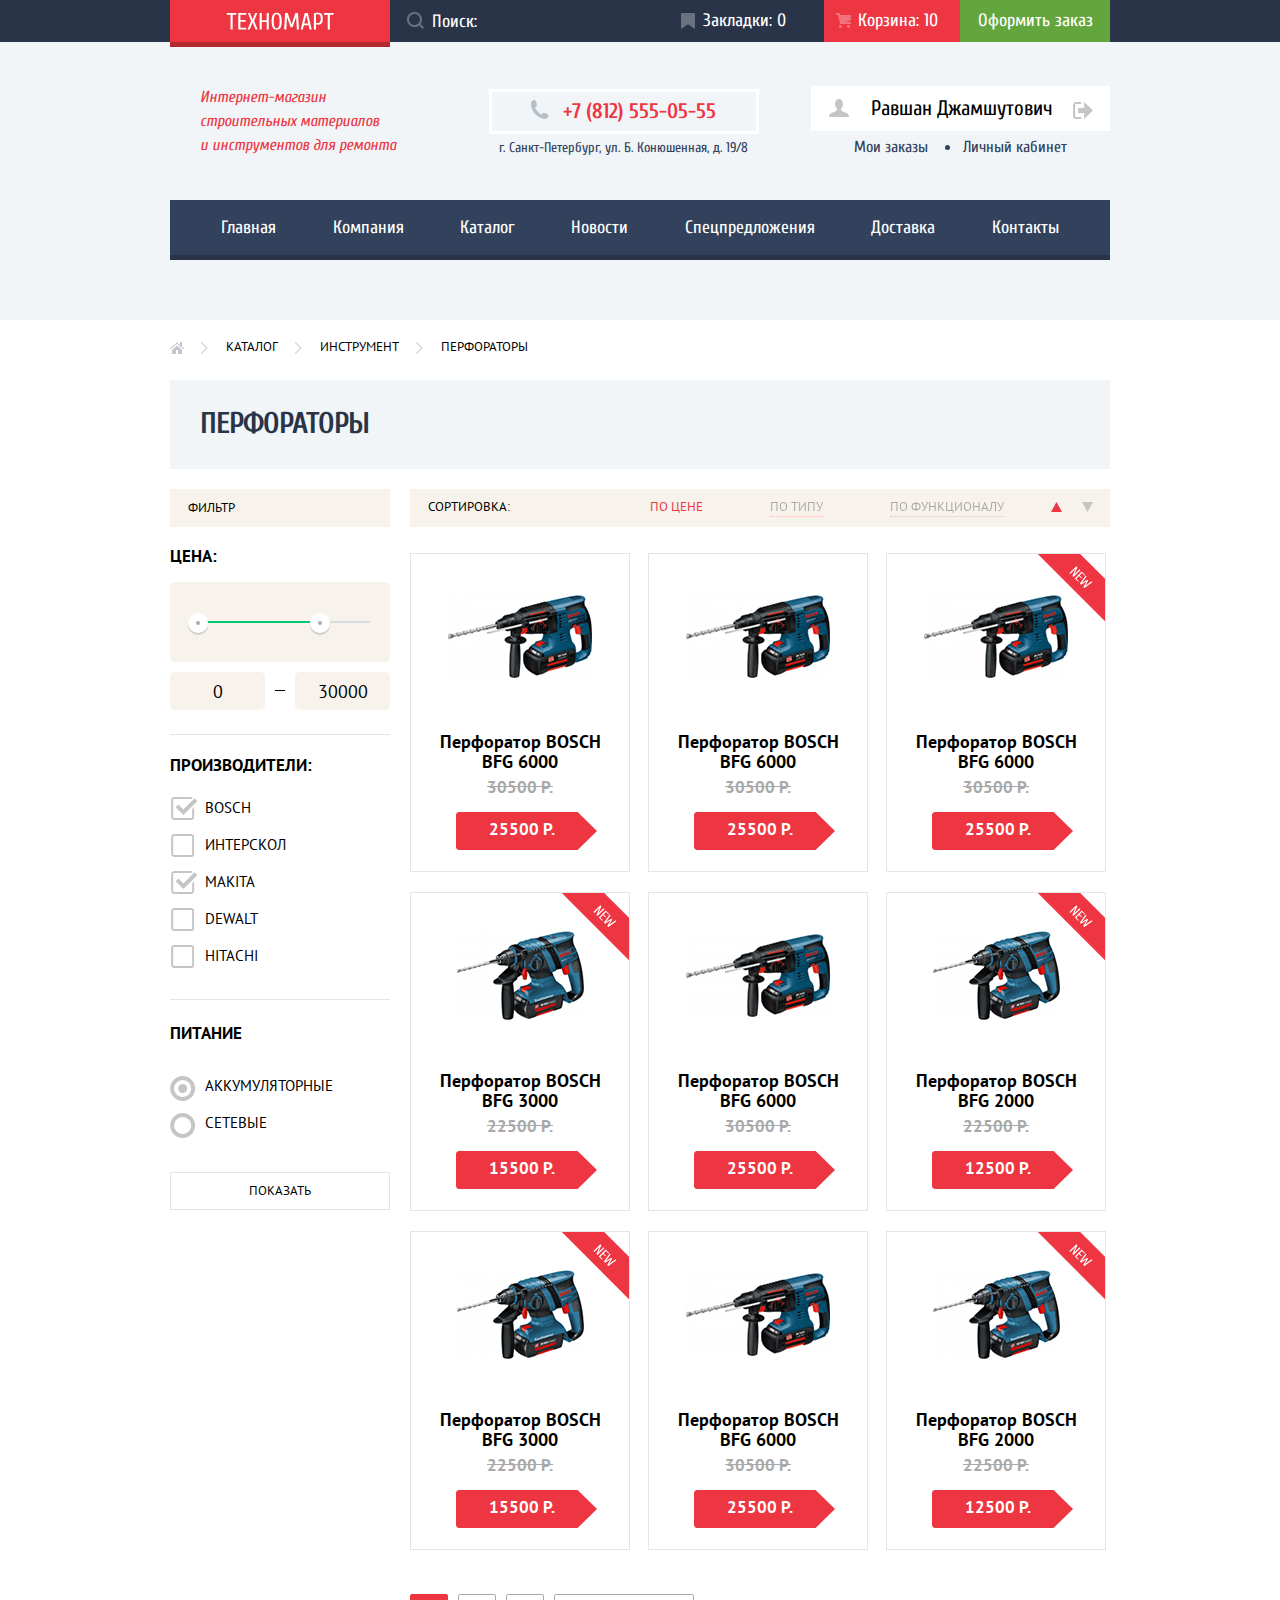
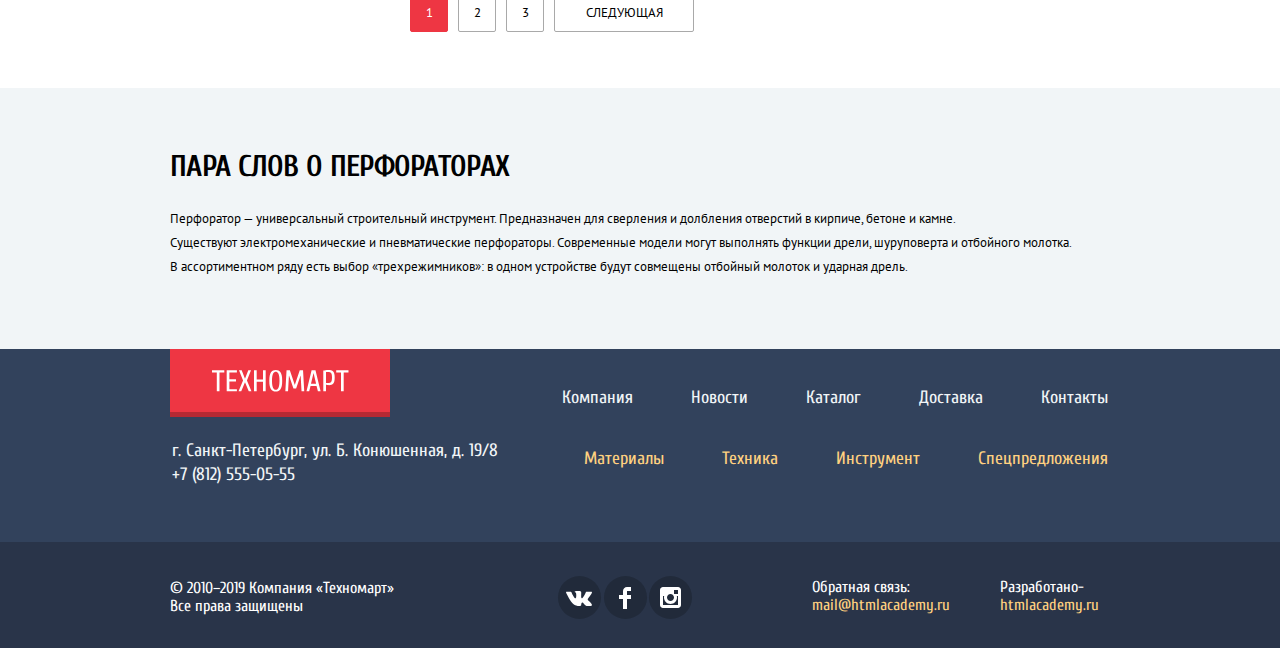
==== commit 66686826: "доработка проекта" ====
--- a/catalog.html
+++ b/catalog.html
@@ -28,10 +28,10 @@
         </form>
         <div class="submenu-list">
           <a class="submenu-mark" href="#">
-            Закладки:0
+            Закладки: 0
           </a>
           <a class="submenu-cart cart-catalog" href="#">
-            Корзина:10
+            Корзина: 10
           </a>
           <a class="submenu-order" href="#">
             Оформить заказ
@@ -42,13 +42,13 @@
     <div class="main-header-about container">
       <h1 class="visually-hidden">Интернет-магазин Техномарт</h1>
       <p class="header-desc">Интернет-магазин<br>
-        строительных материалови<br>
-        инструментов для ремонта</p>
-      <section class="find-us">
+        строительных материалов<br>
+        и инструментов для ремонта</p>
+      <section class="find-us сatalog-find-us">
         <h2 class="visually-hidden">Как нас найти</h2>
         <a class="phone" href="tel:88125550555"> +7 (812) 555-05-55
         </a>
-        <p class="find-uss-addres">г. Санкт-Петербург, ул. Б. Конюшенная, д. 19/8.</p>
+        <p class="find-uss-addres">г. Санкт-Петербург, ул. Б. Конюшенная, д. 19/8</p>
       </section>
       <section class="personel-login">
         <div class="login">
@@ -61,10 +61,10 @@
             </svg>
             Равшан Джамшутович</a>
           <a href="#" class="btn-logout" aria-label="Выход из личного кабинета">
-            <svg width="21" height="17" viewBox="0 0 21 17" fill="none" xmlns="http://www.w3.org/2000/svg">
-              <path d="M14.875 8.5L6 0V6H0V11H6V17L14.875 8.5Z" fill="#C5C5C5" />
+            <svg width="20" height="17" viewBox="0 0 20 17" fill="none" xmlns="http://www.w3.org/2000/svg">
+              <path d="M20 8.5L11.125 0V6H5.125V11H11.125V17L20 8.5Z" fill="#C5C5C5" />
               <path
-                d="M16.986 15.01H11.959V17H16.986C19.164 17 19.99 15.19 20.015 13.974V3.028C19.99 1.811 19.164 0 16.986 0H11.959V1.99H16.986C17.825 1.99 17.978 2.671 17.996 3.047V13.951C17.979 14.327 17.825 15.01 16.986 15.01Z"
+                d="M2.10598 13.952V3.048C2.12398 2.672 2.27698 1.991 3.11598 1.991H8.14297V0H3.11598C0.937975 0 0.111975 1.81 0.0869751 3.027V13.973C0.111975 15.189 0.937975 17 3.11598 17H8.14297V15.01H3.11598C2.27698 15.01 2.12398 14.327 2.10598 13.952Z"
                 fill="#C5C5C5" />
             </svg>
           </a>
@@ -141,7 +141,7 @@
         </div>
         <form class="filters" method="get" action="https://echo.htmlacademy.ru" target="_blank">
           <fieldset class="cost">
-            <legend>Цена</legend>
+            <legend>Цена:</legend>
             <div class="filter-item">
               <div class="range-controls">
                 <div class="scale">
@@ -161,13 +161,13 @@
             </div>
           </fieldset>
           <fieldset class="manufacturers">
-            <Legend>Производители</Legend>
+            <Legend>Производители:</Legend>
             <ul class="manufacturers-items">
               <li>
                 <label class="check">
                   <input class="check-input " type="checkbox" name="filter-bosh" checked>
                   <span class="check-box"></span>
-                  BOSH
+                  BOSCH
                 </label>
               </li>
               <li>
@@ -203,7 +203,7 @@
                 <label class="check">
                   <input class="radio-input" type="radio" name="power" checked>
                   <span class="radio-box"></span>
-                  АККАМУЛЯТОРНЫЕ</label>
+                  АККУМУЛЯТОРНЫЕ</label>
               </li>
               <li>
                 <label class="check">
@@ -244,7 +244,7 @@
           <li class="product-item" tabindex="0">
             <div class="product-inner">
               <div class="img-inner">
-                <img src="img/snippet-945 copy 2.png" width="144" height="128" alt="Фото перфоратора BOSH BFG 6000">
+                <img src="img/snippet-945.png" width="144" height="128" alt="Фото перфоратора BOSH BFG 6000">
               </div>
               <div class="btn-inner">
                 <a class="btn-cart" href="#">Купить</a>
@@ -261,7 +261,7 @@
           <li class="product-item" tabindex="0">
             <div class="product-inner">
               <div class="img-inner">
-                <img src="img/snippet-945 copy 2.png" width="144" height="128" alt="Фото перфоратора BOSH BFG 6000">
+                <img src="img/snippet-945.png" width="144" height="128" alt="Фото перфоратора BOSH BFG 6000">
               </div>
               <div class="btn-inner">
                 <a class="btn-cart" href="#">Купить</a>
@@ -278,7 +278,7 @@
           <li class="product-item new-product" tabindex="0">
             <div class="product-inner">
               <div class="img-inner">
-                <img src="img/snippet-945 copy 2.png" width="144" height="128" alt="Фото перфоратора BOSH BFG 6000">
+                <img src="img/snippet-945.png" width="144" height="128" alt="Фото перфоратора BOSH BFG 6000">
               </div>
               <div class="btn-inner">
                 <a class="btn-cart" href="#">Купить</a>
@@ -295,7 +295,7 @@
           <li class="product-item new-product" tabindex="0">
             <div class="product-inner">
               <div class="img-inner">
-                <img src="img/snippet-18927 copy 3.png" width="127" height="112" alt="Фото перфоратора BOSH BFG 3000">
+                <img src="img/snippet-18927.png" width="127" height="112" alt="Фото перфоратора BOSH BFG 3000">
               </div>
               <div class="btn-inner">
                 <a class="btn-cart" href="#">Купить</a>
@@ -312,7 +312,7 @@
           <li class="product-item" tabindex="0">
             <div class="product-inner">
               <div class="img-inner">
-                <img src="img/snippet-945 copy 2.png" width="144" height="128" alt="Фото перфоратора BOSH BFG 6000">
+                <img src="img/snippet-945.png" width="144" height="128" alt="Фото перфоратора BOSH BFG 6000">
               </div>
               <div class="btn-inner">
                 <a class="btn-cart" href="#">Купить</a>
@@ -329,7 +329,7 @@
           <li class="product-item new-product" tabindex="0">
             <div class="product-inner">
               <div class="img-inner">
-                <img src="img/snippet-18927 copy 3.png" width="127" height="112" alt="Фото перфоратора BOSH BFG 2000">
+                <img src="img/snippet-18927.png" width="127" height="112" alt="Фото перфоратора BOSH BFG 2000">
               </div>
               <div class="btn-inner">
                 <a class="btn-cart" href="#">Купить</a>
@@ -346,7 +346,7 @@
           <li class="product-item new-product" tabindex="0">
             <div class="product-inner">
               <div class="img-inner">
-                <img src="img/snippet-18927 copy 3.png" width="127" height="112" alt="Фото перфоратора BOSH BFG 3000">
+                <img src="img/snippet-18927.png" width="127" height="112" alt="Фото перфоратора BOSH BFG 3000">
               </div>
               <div class="btn-inner">
                 <a class="btn-cart" href="#">Купить</a>
@@ -363,7 +363,7 @@
           <li class="product-item" tabindex="0">
             <div class="product-inner">
               <div class="img-inner">
-                <img src="img/snippet-945 copy 2.png" width="144" height="128" alt="Фото перфоратора BOSH BFG 6000">
+                <img src="img/snippet-945.png" width="144" height="128" alt="Фото перфоратора BOSH BFG 6000">
               </div>
               <div class="btn-inner">
                 <a class="btn-cart" href="#">Купить</a>
@@ -380,7 +380,7 @@
           <li class="product-item new-product" tabindex="0">
             <div class="product-inner">
               <div class="img-inner">
-                <img src="img/snippet-18927 copy 3.png" width="127" height="112" alt="Фото перфоратора BOSH BFG 2000">
+                <img src="img/snippet-18927.png" width="127" height="112" alt="Фото перфоратора BOSH BFG 2000">
               </div>
               <div class="btn-inner">
                 <a class="btn-cart" href="#">Купить</a>
@@ -407,7 +407,7 @@
               <a href="#" class="pagination-item" aria-label="Первая страница товаров">3</a>
             </li>
           </ul>
-          <a class="paginataion-next" href="#">Следущая</a>
+          <a class="paginataion-next" href="#">Следующая</a>
         </div>
       </section>
     </div>
@@ -428,7 +428,7 @@
     <div class="footer-nav-box container">
       <div class="footer-logo-contacts">
         <a class="logo-footer" href="index.html">
-          <img src="img/logo-technomart.svg" width="108" height="18" alt="Логотип техномарта">
+          <img src="img/logo-foot.svg" width="138" height="23" alt="Логотип техномарта">
         </a>
         <section class="footer-find-us">
           г. Санкт-Петербург, ул. Б. Конюшенная, д. 19/8<br>
@@ -541,6 +541,7 @@
     </div>
     <div class="cart-btn-inner"></div>
   </div>
+  <script src="./js/add-cart.js"></script>
 </body>
 
 </html>
--- a/css/style.min.css
+++ b/css/style.min.css
@@ -1 +1 @@
-:root{--base-black:#000000;--base-red:#ee3643;--base-white:#ffffff;--base-gray-light:#f1f5f7;--base-gray-extra-light:#f3f7f9;--base-gray-extra-light-adv:#f4f4f4;--base-gray-light-dark:#c5c5c5;--base-gray-middle-adv:#cfcfcf;--base-gray:#a9a9a9;--base-gray-adv:#ababab;--base-gray-middle:#d7dcde;--special-gray-lightest-opacity:#d8d8d8;--special-grey-dark-opacity:rgba(169, 169, 169, 0.3);--base-gray-dark-adv:#405069;--base-gray-dakest:#212a3a;--base-green:#63a63e;--base-green-lightest:#00ca74;--base-light-green:#8ed78f;--inner-background:#f9f5f0;--base-beige:#f7f3ec;--light-pink:#dc91d8;--base-gold:#ffd180;--base-gold-light:#ffda96;--success:#5fbb2d;--special-red:#ca2732;--special-red-dark:#ba2732;--special-gold:#ffc047;--special-blue:#3bbce3;--special-dark-blue:#32425c;--special-light-black:#293449;--base-gray-normal:#3d546f;--base-green-dark:#367315;--special-green-dark:#518534;--special-white-opacity:rgba(255, 255, 255, 0.3);--special-black-light:#161d29;--base-gray-double-estra-light:#e5e5e5;--base-gray-extra-lightest:#f1f5f7;--special-grey-light-opacity:#c5c5c54d;--special-black-opacity:rgba(0, 0, 0, 0.24);--special-black-adv-opacity:rgba(0, 0, 0, 0.15)}*,::after,::before{-webkit-box-sizing:border-box;box-sizing:border-box}.page{height:100%}.page-body,a{color:var(--base-white)}.page-body{min-width:960px;margin:0;padding:0;font-family:"Cuprum","Tahoma",sans-serif;font-size:18px;font-weight:400;line-height:24px;min-height:100%;display:-ms-grid;display:grid;-ms-grid-rows:-webkit-min-content 1fr -webkit-min-content;-ms-grid-rows:min-content 1fr min-content;grid-template-rows:-webkit-min-content 1fr -webkit-min-content;grid-template-rows:min-content 1fr min-content;-ms-flex-line-pack:start;align-content:start}.visually-hidden{position:absolute;width:1px;height:1px;margin:-1px;border:0;padding:0;white-space:nowrap;-webkit-clip-path:inset(100%);clip-path:inset(100%);clip:rect(0 0 0 0);overflow:hidden}a{text-decoration:none}img{max-width:100%;height:auto}h3{margin:0;font-size:24px;font-weight:700;line-height:30px}.container{margin:0 auto;padding:0 10px;width:960px}.main-btn{display:block;outline:0;padding-top:11px;min-height:38px;font-size:14px;line-height:18px;text-transform:uppercase;text-align:center;background-color:var(--base-red)}.main-btn:focus,.main-btn:hover{background-color:var(--special-red)}.main-btn:active{background-color:var(--special-red-dark)}.main-header{display:-webkit-box;display:-ms-flexbox;display:flex;-webkit-box-orient:vertical;-webkit-box-direction:normal;-ms-flex-direction:column;flex-direction:column;background-color:var(--base-gray-light);min-width:100%}.main-header-top-bg{background-color:var(--special-light-black);min-height:42px}.main-header-top{position:relative;display:-webkit-box;display:-ms-flexbox;display:flex;-webkit-box-align:center;-ms-flex-align:center;align-items:center}.main-header-logo{display:block;position:absolute;width:220px;height:51px;margin-right:17px;padding-top:16px;background-color:var(--base-red);text-align:center;outline:0;-webkit-box-shadow:inset 0 -5px 0 var(--special-black-opacity);box-shadow:inset 0 -5px 0 var(--special-black-opacity)}.search{position:relative;margin-left:220px;display:-webkit-box;display:-ms-flexbox;display:flex;width:100%;height:42px}.search-input{background-color:var(--special-light-black);color:var(--base-white);border:0;height:100%;width:100%;font-size:18px;line-height:24px;padding-left:42px;outline:0}.search svg{position:absolute;left:17px;top:12px}.search:hover svg{opacity:1}.search:focus{background-color:var(--base-white)}.search-input:focus+svg path{fill:var(--base-red)}.search-input::-webkit-input-placeholder{color:var(--base-white)}.search-input:focus{background-color:var(--base-white);color:var(--base-black)}.search-input::-moz-placeholder{color:var(--base-white)}.submenu-list{display:-webkit-box;display:-ms-flexbox;display:flex;-webkit-box-pack:end;-ms-flex-pack:end;justify-content:end;margin-right:0;margin-left:auto;height:100%}.submenu-list a{display:block;height:42px;text-align:center;margin:0;padding-top:10px;outline:0}.submenu-mark{position:relative;width:150px;padding-right:7px}.submenu-mark::before{content:"";position:absolute;width:14px;height:16px;background-image:url(../img/icons/icon-bookmark.svg);background-repeat:no-repeat;opacity:.3;top:13px;left:10px}.submenu-cart:focus::before,.submenu-cart:hover::before,.submenu-mark:focus::before,.submenu-mark:hover::before{opacity:1}.submenu-cart{position:relative;width:136px}.cart-catalog{background-color:var(--base-red)}.submenu-cart::before{content:"";position:absolute;width:15px;height:15px;top:13px;left:12px;background-image:url(../img/icons/icon-cart.svg);background-repeat:no-repeat;opacity:.3}.submenu-order{width:150px;background-color:var(--base-green)}.main-header-logo:active{background-color:var(--special-red-dark)}.submenu-cart:active,.submenu-mark:active{background-color:var(--special-black-light);opacity:.5}.submenu-order:active{opacity:.5}.submenu-order:focus,.submenu-order:hover{background-color:var(--success)}.login,.personel-login{display:-webkit-box;display:-ms-flexbox;display:flex}.personel-login{-webkit-box-orient:vertical;-webkit-box-direction:normal;-ms-flex-direction:column;flex-direction:column;width:300px}.login{-webkit-box-pack:center;-ms-flex-pack:center;justify-content:center;background-color:var(--base-white);width:299px;height:45px;padding-top:12px;margin-bottom:7px}.personel-name{display:block;position:relative;margin:0;padding:0 0 0 41px;color:var(--base-black);font-size:21px;line-height:21px;text-align:center;outline:0}.personel-name svg{position:absolute;left:5px;top:1px}.personel-links{position:relative;display:-webkit-box;display:-ms-flexbox;display:flex;-ms-flex-pack:distribute;justify-content:space-around;padding-left:20px;padding-right:20px}.personel-links::after{position:absolute;content:"";background-color:var(--special-dark-blue);width:5px;height:5px;border-radius:50%;margin-top:-2px;margin-left:-17px;left:50%;top:50%}.personel-links a{font-size:16px;line-height:18px;text-align:center;color:var(--special-dark-blue)}.btn-logout{display:block;width:20px;height:17px;margin-left:14px;margin-top:3px;cursor:pointer}.personel-links a:focus,.personel-links a:hover{color:var(--base-red)}.personel-links a:active,.personel-name:active{color:var(--base-gray-light-dark)}.btn-logout:focus path,.btn-logout:hover path,.personel-name:focus path,.personel-name:hover path{fill:var(--special-dark-blue)}.btn-logout:active path,.personel-name:active path{fill:var(--base-gray-light-dark)}.main-header-about{display:-webkit-box;display:-ms-flexbox;display:flex;-webkit-box-pack:justify;-ms-flex-pack:justify;justify-content:space-between;-webkit-box-align:center;-ms-flex-align:center;align-items:center;min-height:158px}.header-desc{width:240px;color:var(--base-red);font-style:italic;font-size:16px;line-height:23px;margin:0;padding-left:30px}.avtorisation a,.find-us .phone{display:block;font-size:21px;text-align:center}.find-us .phone{position:relative;color:var(--base-red);padding:5px 0 5px 30px;font-weight:700;line-height:30px;border:solid 3px var(--base-white)}.phone::before{content:"";position:absolute;width:19px;height:19px;background-image:url(../img/icons/icon-phone.svg);background-repeat:no-repeat;top:11px;left:36px}.find-uss-addres{color:var(--special-dark-blue);font-size:14px;text-align:center;margin:3px 0 0}.avtorisation{display:-webkit-box;display:-ms-flexbox;display:flex;-webkit-box-pack:justify;-ms-flex-pack:justify;justify-content:space-between;min-width:281px}.avtorisation a{height:45px;background-color:var(--base-white);color:var(--base-black);line-height:21px;padding-top:10px;outline:0}.login-link{position:relative;width:121px}.login-link svg{margin-right:6px}.signin-link{width:150px}.login-link:focus,.login-link:hover,.signin-link:focus,.signin-link:hover{color:var(--base-red)}.login-link:focus path,.login-link:hover path{fill:var(--base-gray-normal)}.login-link:active,.signin-link:active{color:var(--base-gray-light-dark)}.header-nav{background-color:var(--special-dark-blue);-webkit-box-shadow:inset 0 -5px 0 var(--special-light-black);box-shadow:inset 0 -5px 0 var(--special-light-black);margin-bottom:60px;min-height:60px}.header-nav ul{margin:0;padding:0;list-style:none}.header-nav-items{display:-webkit-box;display:-ms-flexbox;display:flex;-webkit-box-pack:justify;-ms-flex-pack:justify;justify-content:space-between;-ms-flex-wrap:wrap;flex-wrap:wrap;padding-left:23px;padding-right:17px}.header-nav-items li{-webkit-box-flex:1;-ms-flex-positive:1;flex-grow:1;min-height:60px;text-align:center;margin-left:auto;margin-right:auto;padding:0}.header-nav-items a{text-align:center;display:block;width:100%;height:100%;padding-top:16px;padding-bottom:20px;outline:0}.header-nav-items a:active,.header-nav-items a:focus,.header-nav-items a:hover{background-color:var(--special-light-black)}.header-nav-items a:active{opacity:.5}.catalog{display:-ms-grid;display:grid;-ms-grid-columns:220px 20px 1fr;grid-template-columns:220px 1fr;-ms-grid-rows:-webkit-min-content 20px -webkit-min-content 20px 1fr;-ms-grid-rows:min-content 20px min-content 20px 1fr;grid-template-rows:-webkit-min-content -webkit-min-content 1fr;grid-template-rows:min-content min-content 1fr;gap:20px;margin-top:21px;margin-bottom:59px}.catalog>:nth-child(1){-ms-grid-row:1;-ms-grid-column:1}.catalog>:nth-child(2){-ms-grid-row:1;-ms-grid-column:3}.catalog>:nth-child(3){-ms-grid-row:3;-ms-grid-column:1}.catalog>:nth-child(4){-ms-grid-row:3;-ms-grid-column:3}.catalog>:nth-child(5){-ms-grid-row:5;-ms-grid-column:1}.catalog>:nth-child(6){-ms-grid-row:5;-ms-grid-column:3}.beardcrumbs{grid-column:1/-1}.beardcrumbs ul{list-style:none;padding:0;margin:0}.beardcrumbs-list{display:-webkit-box;display:-ms-flexbox;display:flex;-webkit-box-pack:start;-ms-flex-pack:start;justify-content:flex-start;-ms-flex-wrap:wrap;flex-wrap:wrap}.home{background-image:url(../img/icons/icon-home.svg);background-repeat:no-repeat;width:14px;height:12px;margin-top:-1px}.beardcrumbs-list li{position:relative}.beardcrumbs-list li:not(:first-child){margin-left:42px;margin-top:-2px;margin-bottom:4px}.beardcrumbs-list li:not(:first-child)::before{content:"";position:absolute;width:8px;height:13px;background-image:url(../img/icons/Shape.svg);background-repeat:no-repeat;top:2px;left:-27px}.beardcrumbs-list a{display:block;font-size:13px;line-height:18px}.beardcrumbs-list a,.filter,.sorting{font-family:"PT Sans","Tahoma",sans-serif;text-transform:uppercase;color:var(--base-black)}.filter{-ms-grid-column:1;grid-column:1/1;-ms-grid-row:3;-ms-grid-row-span:2;grid-row:3/5}.filter-sorting{height:38px;background-color:var(--base-beige);padding-left:18px;padding-top:10px}.filter-sorting h3,.sorting h3{font-weight:400;font-size:13px;line-height:18px;margin:0}.cost legend,.manufacturers legend,.power legend{font-weight:700;font-size:17px;line-height:30px}.cost legend{padding-top:14px;padding-bottom:11px}.manufacturers legend{padding-top:15px;padding-bottom:10px}.power legend{padding-top:18px;padding-bottom:20px}.filter-option{margin-bottom:19px;padding-left:37px}.cost,.manufacturers{border:0;margin:0;padding:0}.power{border:0;padding:0}.cost,.manufacturers{border-bottom:1px solid var(--base-gray-double-estra-light)}.manufacturers-items,.power-items{font-size:15px;line-height:19px;text-transform:uppercase}.filter ul,.manufacturers-items,.power-items{margin:0;padding:0;list-style:none}.manufacturers-items li,.power li{position:relative;padding-top:10px;padding-bottom:10px}.check-input,.radio-input{position:absolute;-webkit-appearance:none;-moz-appearance:none;appearance:none}.check{padding-left:35px;cursor:pointer}.check-box{position:absolute;width:23px;height:23px;background-image:url("data:image/svg+xml,%3Csvg width='24' height='23' viewBox='0 0 24 23' fill='none' xmlns='http://www.w3.org/2000/svg'%3E%3Cpath fill-rule='evenodd' clip-rule='evenodd' d='M3.16235 0H20.1624C21.8124 0 23.1624 1.35 23.1624 3V20C23.1624 21.65 21.8124 23 20.1624 23H3.16235C1.51235 23 0.162354 21.65 0.162354 20V3C0.162354 1.35 1.51235 0 3.16235 0ZM21.1624 3C21.1624 2.458 20.7044 2 20.1624 2H3.16235C2.62035 2 2.16235 2.458 2.16235 3V20C2.16235 20.542 2.62035 21 3.16235 21H20.1624C20.7044 21 21.1624 20.542 21.1624 20V3Z' fill='%23C5C5C5'/%3E%3C/svg%3E%0A");background-repeat:no-repeat;margin-left:23px;left:-22px;top:7px;cursor:pointer}.check-input:checked+.check-box{position:absolute;width:27px;height:23px;background-image:url("data:image/svg+xml,%3Csvg width='28' height='23' viewBox='0 0 28 23' fill='none' xmlns='http://www.w3.org/2000/svg'%3E%3Cpath d='M7.44735 7.48604L4.61835 10.315L12.4013 18.098L26.3333 4.16604L23.5053 1.33704L12.4013 12.439L7.44735 7.48604Z' fill='%23C5C5C5'/%3E%3Cpath d='M21.1624 20C21.1624 20.542 20.7044 21 20.1624 21H3.16235C2.62035 21 2.16235 20.542 2.16235 20V3C2.16235 2.458 2.62035 2 3.16235 2H20.0704L21.6554 0.415C21.2034 0.146542 20.688 0.00329969 20.1624 0H3.16235C1.51235 0 0.162354 1.35 0.162354 3V20C0.162354 21.65 1.51235 23 3.16235 23H20.1624C21.8124 23 23.1624 21.65 23.1624 20V10.171L21.1624 12.171V20Z' fill='%23C5C5C5'/%3E%3C/svg%3E%0A");background-repeat:no-repeat}.check-input:checked:focus+.check-box,.check-input:checked:hover+.check-box{background-image:url("data:image/svg+xml,%3Csvg width='27' height='23' viewBox='0 0 27 23' fill='none' xmlns='http://www.w3.org/2000/svg'%3E%3Cpath d='M7.44741 7.48604L4.61841 10.315L12.4014 18.098L26.3334 4.16604L23.5054 1.33704L12.4014 12.439L7.44741 7.48604Z' fill='%23B5B5B5'/%3E%3Cpath d='M21.1624 20C21.1624 20.542 20.7044 21 20.1624 21H3.16241C2.62041 21 2.16241 20.542 2.16241 20V3C2.16241 2.458 2.62041 2 3.16241 2H20.0704L21.6554 0.415C21.2034 0.146542 20.6881 0.00329969 20.1624 0H3.16241C1.51241 0 0.162415 1.35 0.162415 3V20C0.162415 21.65 1.51241 23 3.16241 23H20.1624C21.8124 23 23.1624 21.65 23.1624 20V10.171L21.1624 12.171V20Z' fill='%23B5B5B5'/%3E%3C/svg%3E%0A");background-repeat:no-repeat}.check-input:focus+.check-box,.check-input:hover+.check-box{background-image:url("data:image/svg+xml,%3Csvg width='24' height='23' viewBox='0 0 24 23' fill='none' xmlns='http://www.w3.org/2000/svg'%3E%3Cpath fill-rule='evenodd' clip-rule='evenodd' d='M3.16235 0H20.1624C21.8124 0 23.1624 1.35 23.1624 3V20C23.1624 21.65 21.8124 23 20.1624 23H3.16235C1.51235 23 0.162354 21.65 0.162354 20V3C0.162354 1.35 1.51235 0 3.16235 0ZM21.1624 3C21.1624 2.458 20.7044 2 20.1624 2H3.16235C2.62035 2 2.16235 2.458 2.16235 3V20C2.16235 20.542 2.62035 21 3.16235 21H20.1624C20.7044 21 21.1624 20.542 21.1624 20V3Z' fill='%23B5B5B5'/%3E%3C/svg%3E%0A");background-repeat:no-repeat}.check-input:disabled+.check-box{background-image:url("data:image/svg+xml,%3Csvg width='24' height='23' fill='none' xmlns='http://www.w3.org/2000/svg'%3E%3Cpath fill-rule='evenodd' clip-rule='evenodd' d='M3.162 0h17c1.65 0 3 1.35 3 3v17c0 1.65-1.35 3-3 3h-17c-1.65 0-3-1.35-3-3V3c0-1.65 1.35-3 3-3zm18 3c0-.542-.458-1-1-1h-17c-.542 0-1 .458-1 1v17c0 .542.458 1 1 1h17c.542 0 1-.458 1-1V3z' fill='%23B5B5B5' opacity='.3'/%3E%3C/svg%3E")}.check-input:checked:disabled+.check-box{background-image:url("data:image/svg+xml,%3Csvg width='27' height='23' fill='none' xmlns='http://www.w3.org/2000/svg'%3E%3Cg opacity='.3' fill='%23B5B5B5'%3E%3Cpath d='M7.447 7.486l-2.829 2.829 7.783 7.783L26.333 4.166l-2.828-2.829-11.104 11.102-4.954-4.953z'/%3E%3Cpath d='M21.162 20c0 .542-.458 1-1 1h-17c-.542 0-1-.458-1-1V3c0-.542.458-1 1-1H20.07L21.655.415A2.96 2.96 0 0020.162 0h-17c-1.65 0-3 1.35-3 3v17c0 1.65 1.35 3 3 3h17c1.65 0 3-1.35 3-3v-9.829l-2 2V20z'/%3E%3C/g%3E%3C/svg%3E")}.radio-box{position:absolute;width:26px;height:26px;background-image:url("data:image/svg+xml,%3Csvg width='26' height='25' viewBox='0 0 26 25' fill='none' xmlns='http://www.w3.org/2000/svg'%3E%3Cpath fill-rule='evenodd' clip-rule='evenodd' d='M0.162354 12.5C0.162354 5.597 5.75935 0 12.6624 0C19.5654 0 25.1624 5.597 25.1624 12.5C25.1624 19.403 19.5654 25 12.6624 25C5.75935 25 0.162354 19.403 0.162354 12.5ZM21.1624 12.5C21.1624 7.813 17.3494 4 12.6624 4C7.97535 4 4.16235 7.813 4.16235 12.5C4.16235 17.187 7.97535 21 12.6624 21C17.3494 21 21.1624 17.187 21.1624 12.5Z' fill='%23C5C5C5'/%3E%3C/svg%3E");background-repeat:no-repeat;margin-left:22px;left:-22px;top:8px}.radio-input:checked+.radio-box{background-image:url("data:image/svg+xml,%3Csvg width='26' height='25' viewBox='0 0 26 25' fill='none' xmlns='http://www.w3.org/2000/svg'%3E%3Cpath fill-rule='evenodd' clip-rule='evenodd' d='M0.162415 12.5C0.162415 5.597 5.75941 0 12.6624 0C19.5654 0 25.1624 5.597 25.1624 12.5C25.1624 19.403 19.5654 25 12.6624 25C5.75941 25 0.162415 19.403 0.162415 12.5ZM21.1624 12.5C21.1624 7.813 17.3494 4 12.6624 4C7.97541 4 4.16241 7.813 4.16241 12.5C4.16241 17.187 7.97541 21 12.6624 21C17.3494 21 21.1624 17.187 21.1624 12.5Z' fill='%23C5C5C5'/%3E%3Cpath d='M12.6624 17C15.1477 17 17.1624 14.9853 17.1624 12.5C17.1624 10.0147 15.1477 8 12.6624 8C10.1771 8 8.16241 10.0147 8.16241 12.5C8.16241 14.9853 10.1771 17 12.6624 17Z' fill='%23C5C5C5'/%3E%3C/svg%3E%0A");background-repeat:no-repeat}.radio-input:checked:focus+.radio-box,.radio-input:checked:hover+.radio-box{background-image:url("data:image/svg+xml,%3Csvg width='26' height='25' viewBox='0 0 26 25' fill='none' xmlns='http://www.w3.org/2000/svg'%3E%3Cpath fill-rule='evenodd' clip-rule='evenodd' d='M0.162415 12.5C0.162415 5.597 5.75941 0 12.6624 0C19.5654 0 25.1624 5.597 25.1624 12.5C25.1624 19.403 19.5654 25 12.6624 25C5.75941 25 0.162415 19.403 0.162415 12.5ZM21.1624 12.5C21.1624 7.813 17.3494 4 12.6624 4C7.97541 4 4.16241 7.813 4.16241 12.5C4.16241 17.187 7.97541 21 12.6624 21C17.3494 21 21.1624 17.187 21.1624 12.5Z' fill='%23B5B5B5'/%3E%3Cpath d='M12.6624 17C15.1477 17 17.1624 14.9853 17.1624 12.5C17.1624 10.0147 15.1477 8 12.6624 8C10.1771 8 8.16241 10.0147 8.16241 12.5C8.16241 14.9853 10.1771 17 12.6624 17Z' fill='%23B5B5B5'/%3E%3C/svg%3E%0A");background-repeat:no-repeat}.radio-input:focus+.radio-box,.radio-input:hover+.radio-box{background-image:url("data:image/svg+xml,%3Csvg width='26' height='25' viewBox='0 0 26 25' fill='none' xmlns='http://www.w3.org/2000/svg'%3E%3Cpath fill-rule='evenodd' clip-rule='evenodd' d='M0.162354 12.5C0.162354 5.597 5.75935 0 12.6624 0C19.5654 0 25.1624 5.597 25.1624 12.5C25.1624 19.403 19.5654 25 12.6624 25C5.75935 25 0.162354 19.403 0.162354 12.5ZM21.1624 12.5C21.1624 7.813 17.3494 4 12.6624 4C7.97535 4 4.16235 7.813 4.16235 12.5C4.16235 17.187 7.97535 21 12.6624 21C17.3494 21 21.1624 17.187 21.1624 12.5Z' fill='%23B5B5B5'/%3E%3C/svg%3E");background-repeat:no-repeat}.radio-input:disabled+.radio-box{background-image:url("data:image/svg+xml,%3Csvg width='27' height='27' viewBox='0 0 27 27' fill='none' xmlns='http://www.w3.org/2000/svg'%3E%3Cg opacity='0.3'%3E%3Cpath fill-rule='evenodd' clip-rule='evenodd' d='M1.16235 13.5C1.16235 6.597 6.75935 1 13.6624 1C20.5654 1 26.1624 6.597 26.1624 13.5C26.1624 20.403 20.5654 26 13.6624 26C6.75935 26 1.16235 20.403 1.16235 13.5ZM22.1624 13.5C22.1624 8.813 18.3494 5 13.6624 5C8.97535 5 5.16235 8.813 5.16235 13.5C5.16235 18.187 8.97535 22 13.6624 22C18.3494 22 22.1624 18.187 22.1624 13.5Z' fill='%23B5B5B5'/%3E%3Cpath d='M13.6624 0.5C6.48321 0.5 0.662354 6.32086 0.662354 13.5H1.66235C1.66235 6.87314 7.0355 1.5 13.6624 1.5V0.5ZM26.6624 13.5C26.6624 6.32086 20.8415 0.5 13.6624 0.5V1.5C20.2892 1.5 25.6624 6.87314 25.6624 13.5H26.6624ZM13.6624 26.5C20.8415 26.5 26.6624 20.6791 26.6624 13.5H25.6624C25.6624 20.1269 20.2892 25.5 13.6624 25.5V26.5ZM0.662354 13.5C0.662354 20.6791 6.48321 26.5 13.6624 26.5V25.5C7.0355 25.5 1.66235 20.1269 1.66235 13.5H0.662354ZM13.6624 5.5C18.0732 5.5 21.6624 9.08914 21.6624 13.5H22.6624C22.6624 8.53686 18.6255 4.5 13.6624 4.5V5.5ZM5.66235 13.5C5.66235 9.08914 9.2515 5.5 13.6624 5.5V4.5C8.69921 4.5 4.66235 8.53686 4.66235 13.5H5.66235ZM13.6624 21.5C9.2515 21.5 5.66235 17.9109 5.66235 13.5H4.66235C4.66235 18.4631 8.69921 22.5 13.6624 22.5V21.5ZM21.6624 13.5C21.6624 17.9109 18.0732 21.5 13.6624 21.5V22.5C18.6255 22.5 22.6624 18.4631 22.6624 13.5H21.6624Z' fill='black'/%3E%3C/g%3E%3C/svg%3E%0A");background-repeat:no-repeat}.radio-input:checked:disabled+.radio-box{background-image:url("data:image/svg+xml,%3Csvg width='26' height='25' viewBox='0 0 26 25' fill='none' xmlns='http://www.w3.org/2000/svg'%3E%3Cg opacity='0.3'%3E%3Cpath fill-rule='evenodd' clip-rule='evenodd' d='M0.162415 12.5C0.162415 5.597 5.75941 0 12.6624 0C19.5654 0 25.1624 5.597 25.1624 12.5C25.1624 19.403 19.5654 25 12.6624 25C5.75941 25 0.162415 19.403 0.162415 12.5ZM21.1624 12.5C21.1624 7.813 17.3494 4 12.6624 4C7.97541 4 4.16241 7.813 4.16241 12.5C4.16241 17.187 7.97541 21 12.6624 21C17.3494 21 21.1624 17.187 21.1624 12.5Z' fill='%23B5B5B5'/%3E%3Cpath d='M12.6624 17C15.1477 17 17.1624 14.9853 17.1624 12.5C17.1624 10.0147 15.1477 8 12.6624 8C10.1771 8 8.16241 10.0147 8.16241 12.5C8.16241 14.9853 10.1771 17 12.6624 17Z' fill='%23B5B5B5'/%3E%3C/g%3E%3C/svg%3E");background-repeat:no-repeat}.price-controls input,.range-controls{border-radius:5px;background-color:var(--base-beige)}.range-controls{position:relative;height:80px;padding:39px 20px;margin-bottom:10px}.range-controls .scale{height:2px;background:var(--base-gray-middle)}.range-controls .bar{width:70%;height:2px;background:var(--base-green-lightest)}.range-controls .toggle{position:absolute;top:31px;left:0;-webkit-box-sizing:content-box;box-sizing:content-box;width:4px;height:4px;padding:0;border:8px solid var(--base-white);background-color:var(--base-gray-adv);-webkit-box-shadow:0 2px 1px 0 var(--base-gray-middle-adv);box-shadow:0 2px 1px 0 var(--base-gray-middle-adv);border-radius:50%;cursor:pointer}.range-controls .toggle-min{left:18px}.range-controls .toggle-max{left:140px}.price-controls{position:relative;display:-webkit-box;display:-ms-flexbox;display:flex;-webkit-box-pack:justify;-ms-flex-pack:justify;justify-content:space-between;margin-bottom:25px}.price-controls::after{content:"";position:absolute;display:block;width:10px;height:1px;background-color:var(--base-black);right:50%;top:18px;margin-right:-5px}.price-controls input{width:95px;height:38px;border:0;font-size:inherit;font-family:inherit;text-align:center}.manufacturers{padding-bottom:19px}.power{margin:0 0 28px}.sorting{display:-webkit-box;display:-ms-flexbox;display:flex;-webkit-box-pack:justify;-ms-flex-pack:justify;justify-content:space-between}.filter-btn{font-family:inherit;font-size:13px;line-height:18px;text-transform:uppercase;text-align:center;width:220px;height:38px;margin:0;background-color:var(--base-white);border:1px solid var(--base-gray-double-estra-light);cursor:pointer;outline:0}.filter-btn:focus,.filter-btn:hover{border-color:var(--special-grey-light-opacity);outline:0}.filter-btn:active{border-color:var(--base-red);outline:0}.sorting{background-color:var(--base-beige);grid-column:2/-1;-ms-grid-row:3;grid-row:3/3;padding-top:9px;padding-left:18px;height:38px}.sorting-list{display:-webkit-box;display:-ms-flexbox;display:flex;-webkit-box-pack:end;-ms-flex-pack:end;justify-content:flex-end;-ms-flex-wrap:wrap;flex-wrap:wrap;list-style:none;padding:0;width:443px;margin:0 20px 0 0}.sorting-item{display:block;color:var(--base-black);opacity:.3;border-bottom:1px dotted var(--base-red);font-size:13px;line-height:18px;outline:0}.sort-current-items,.sort-current-items path{color:var(--base-red);fill:var(--base-red);opacity:1;border:0;pointer-events:none}.sorting-list li:not(:first-child):not(:last-child){margin-left:67px}.sorting-item:focus,.sorting-item:hover{color:var(--base-black);opacity:1;border-bottom:1px solid var(--base-red)}.sorting-item:active{border:0;color:var(--base-red)}.ascending-list{display:-webkit-box;display:-ms-flexbox;display:flex;-webkit-box-pack:justify;-ms-flex-pack:justify;justify-content:space-between;width:41px;margin-left:45px}.sorting-ascending,.sorting-descending{display:block;outline:0}.sorting-ascending{-webkit-transform:rotate(180deg);-ms-transform:rotate(180deg);transform:rotate(180deg)}.sorting-ascending:focus path,.sorting-ascending:hover path,.sorting-descending:focus path,.sorting-descending:hover path{fill:var(--base-black)}.sorting-ascending:active path,.sorting-descending:active path{fill:var(--base-red)}.offer-items{display:-ms-grid;display:grid;-ms-grid-columns:300px 20px 300px 20px 300px;grid-template-columns:300px 300px 300px;-ms-grid-rows:-webkit-min-content 20px -webkit-min-content 20px -webkit-min-content;-ms-grid-rows:min-content 20px min-content 20px min-content;grid-template-rows:-webkit-min-content -webkit-min-content -webkit-min-content;grid-template-rows:min-content min-content min-content;gap:20px;margin-top:59px;margin-bottom:59px}.offer-items>:nth-child(1){-ms-grid-row:1;-ms-grid-column:1}.offer-items>:nth-child(2){-ms-grid-row:1;-ms-grid-column:3}.offer-items>:nth-child(3){-ms-grid-row:1;-ms-grid-column:5}.offer-items>:nth-child(4){-ms-grid-row:3;-ms-grid-column:1}.offer-items>:nth-child(5){-ms-grid-row:3;-ms-grid-column:3}.offer-items>:nth-child(6){-ms-grid-row:3;-ms-grid-column:5}.offer-items>:nth-child(7){-ms-grid-row:5;-ms-grid-column:1}.offer-items>:nth-child(8){-ms-grid-row:5;-ms-grid-column:3}.offer-items>:nth-child(9){-ms-grid-row:5;-ms-grid-column:5}.item{position:relative;height:123px;width:300px;display:-webkit-box;display:-ms-flexbox;display:flex;-ms-flex-pack:distribute;justify-content:space-around;-webkit-box-orient:vertical;-webkit-box-direction:normal;-ms-flex-direction:column;flex-direction:column;padding-left:22px;padding-bottom:14px;padding-top:14px}.new-offer::before,.new-product::before{content:"";position:absolute;background-image:url(../img/new.svg);background-repeat:no-repeat;top:0;right:0;width:70px;height:70px;z-index:10}.materials,.tools{background-color:var(--special-gold);background-image:url(../img/icons/icon-1.svg);background-repeat:no-repeat;background-position:213px 27px}.tools{background-color:var(--special-blue);background-image:url(../img/icons/icon-2.svg);background-position:194px 34px}.dilivery,.discount,.technology{background-color:var(--light-pink);background-image:url(../img/icons/icon-3.svg);background-repeat:no-repeat;background-position:191px 31px}.dilivery,.discount{-ms-grid-row:2;-ms-grid-row-span:1;grid-row:2/3;background-color:var(--base-light-green);background-image:url(../img/icons/icon-4.svg);background-position:196px 26px}.dilivery{-ms-grid-row:3;grid-row:3/4;-ms-grid-column:3;-ms-grid-column-span:1;grid-column:3/4;background-color:var(--special-gold);background-image:url(../img/icons/icon-5.svg);background-position:191px 32px}.offer-button{display:block;outline:0;width:135px;height:38px;padding:10px;font-size:14px;line-height:18px;background-color:var(--special-white-opacity);text-transform:uppercase;text-align:center;color:var(--base-white)}.offer-button:focus,.offer-button:hover{background-color:var(--special-grey-light-opacity)}.offer-button:active{background-color:var(--special-grey-dark-opacity)}.slider-wrapper{-ms-grid-row:2;-ms-grid-row-span:2;grid-row:2/4;-ms-grid-column:1;-ms-grid-column-span:2;grid-column:1/3;width:620px;height:266px}.slider-item{background-color:var(--base-gray)}.slider-item,.slider-items{position:relative;width:620px;height:266px}.slider-list{margin:0;padding:0;list-style:none}.slider-controls{position:absolute;left:50%;margin-left:-15px;bottom:36px;z-index:20;display:-webkit-box;display:-ms-flexbox;display:flex;width:32px;-webkit-box-pack:justify;-ms-flex-pack:justify;justify-content:space-between}.slider-toggle{padding:0;width:10px;height:10px;background-color:var(--base-white);border:2px solid var(--base-white);border-radius:50%;cursor:pointer}.slider-controls .current{background-color:var(--base-red)}.slide{display:none}.slide-active{display:block}.slider-arrows{position:absolute;left:24px;bottom:104px;z-index:20;display:-webkit-box;display:-ms-flexbox;display:flex;width:576px;-webkit-box-pack:justify;-ms-flex-pack:justify;justify-content:space-between}.slider-arrows button{padding:0;background-image:url(../img/icons/Shape-big.svg);border:0;background-color:transparent;width:23px;height:40px;cursor:pointer}.next{-webkit-transform:rotate(180deg);-ms-transform:rotate(180deg);transform:rotate(180deg)}.slide-desc,.slider-item h3{position:absolute;left:23px;overflow:hidden}.slider-item h3{margin:19px 0 0;max-height:36px;top:4px;font-size:36px;font-weight:700;line-height:36px;text-transform:uppercase}.slide-desc{font-size:18px;line-height:24px;top:64px;margin:0 0 10px;max-height:20px}.slider-item .main-btn{position:absolute;width:192px;bottom:0;margin-left:24px;margin-bottom:37px}.catalog-title-bg{grid-column:1/-1;background-color:var(--base-gray-light);min-height:89px;padding-top:29px;padding-bottom:29px;padding-left:30px}.linear-title{font-family:"Cuprum","Tahoma",sans-serif;text-transform:uppercase;font-size:30px;line-height:30px;letter-spacing:0;color:var(--special-light-black);margin:0}.popular-products{display:-ms-grid;display:grid;gap:20px;margin-bottom:70px}.popular-products ul{list-style:none;margin:0;padding:0}.title-inner{display:-webkit-box;display:-ms-flexbox;display:flex;-webkit-box-pack:justify;-ms-flex-pack:justify;justify-content:space-between;-webkit-box-align:center;-ms-flex-align:center;align-items:center;height:89px;background-color:var(--inner-background)}.subtitle{margin:0 0 0 28px;text-transform:uppercase;font-size:30px;line-height:30px;letter-spacing:0;color:var(--special-dark-blue)}.title-inner a{margin-right:19px}.popular-products-list{display:-ms-grid;display:grid;gap:20px;-ms-grid-columns:220px 20px 220px 20px 220px 20px 220px;grid-template-columns:220px 220px 220px 220px}.product-inner,.product-item{position:relative;display:-webkit-box;display:-ms-flexbox;display:flex;-webkit-box-orient:vertical;-webkit-box-direction:normal;-ms-flex-direction:column;flex-direction:column}.product-item{-webkit-box-pack:start;-ms-flex-pack:start;justify-content:flex-start;-webkit-box-align:center;-ms-flex-align:center;align-items:center;border:1px solid var(--base-gray-double-estra-light);font-family:"PT Sans","Tahoma",sans-serif;color:var(--base-black);font-weight:700;font-size:17px;line-height:18px;text-align:center;margin:0;padding:2px 0 0;outline:0}.product-item h3{font-size:18px;line-height:20px;font-weight:700;margin:0 0 8px}.product-item .price{color:var(--base-gray);-webkit-text-decoration-line:line-through;text-decoration-line:line-through;text-transform:uppercase;margin:0 0 13px}.product-item .sale{position:relative;width:141px;height:38px;background-image:url(../img/red-button.svg);background-repeat:no-repeat;color:var(--base-white);margin:0 0 21px;padding-top:10px}.product-inner{-webkit-box-pack:center;-ms-flex-pack:center;justify-content:center;-ms-flex-line-pack:center;align-content:center;width:184px;height:164px;margin-bottom:14px}.img-inner{width:100%}.btn-inner{position:absolute;top:0;left:0;display:-webkit-box;display:-ms-flexbox;display:flex;-webkit-box-orient:vertical;-webkit-box-direction:normal;-ms-flex-direction:column;flex-direction:column;-webkit-box-align:center;-ms-flex-align:center;align-items:center;width:184px;height:164px;padding-top:40px;display:none;background-color:var(--base-white)}.popular-manufacturers-items a:focus,.popular-manufacturers-items a:hover,.product-item:focus,.product-item:hover{-webkit-box-shadow:0 4px 20px var(--special-black-adv-opacity);box-shadow:0 4px 20px var(--special-black-adv-opacity)}.product-item:focus-within .btn-inner,.product-item:hover .btn-inner{display:-webkit-box;display:-ms-flexbox;display:flex}.btn-cart,.btn-mark{font-family:"Cuprum","Tahoma",sans-serif;font-size:14px;line-height:18px;text-transform:uppercase;text-align:center;width:135px;height:38px;outline:0}.btn-cart{display:block;position:relative;background-color:var(--base-green);-webkit-box-shadow:inset 0 -3px 0 var(--base-green-dark);box-shadow:inset 0 -3px 0 var(--base-green-dark);margin-bottom:10px;border-radius:2px;padding-top:10px}.btn-cart::before{position:absolute;content:"";width:15px;height:15px;background-image:url(../img/icons/icon-cart.svg);background-repeat:no-repeat;opacity:.3;left:25px}.btn-mark{color:var(--special-dark-blue);background:var(--base-white);border:3px solid var(--base-green);border-radius:2px}.btn-cart:focus,.btn-cart:hover{background-color:var(--success)}.btn-cart:active{background-color:var(--special-green-dark)}.btn-mark:focus,.btn-mark:hover{border:3px solid var(--special-dark-blue)}.btn-mark:active{opacity:.5}.products,.products-list{display:-ms-grid;display:grid}.products{gap:20px;margin-top:28px}.products-list{-ms-grid-columns:220px 18px 220px 18px 220px;grid-template-columns:220px 220px 220px;-webkit-column-gap:18px;-moz-column-gap:18px;column-gap:18px;row-gap:20px}.pagination-box,.pagination-list{display:-webkit-box;display:-ms-flexbox;display:flex}.pagination-box{-webkit-box-align:end;-ms-flex-align:end;align-items:flex-end}.pagination-box ul,.products ul{list-style:none;margin:0;padding:0}.pagination-list{-ms-flex-wrap:wrap;flex-wrap:wrap}.pagination-item{display:block;width:38px;height:38px;margin-right:10px;margin-bottom:10px;outline:0}.pagination-box .paginataion-next:focus,.pagination-box .paginataion-next:hover,.pagination-item:focus,.pagination-item:hover{border:1px solid var(--base-gray-light-dark)}.pagination-box .paginataion-next:active,.pagination-item:active{border:1px solid var(--base-red)}.pagination-box .paginataion-next,.pagination-item{border:solid 1px var(--base-gray);border-radius:2px;text-align:center;padding-top:9px;font-family:"PT Sans","Tahoma",sans-serif;color:var(--base-black);font-size:13px;line-height:18px}.pagination-current{background-color:var(--base-red);color:var(--base-white);border:solid 1px var(--base-red);pointer-events:none}.paginataion-next{display:block;width:140px;height:38px;background-color:var(--base-white);margin-bottom:10px;outline:0}.popular-manufacturers{display:-ms-grid;display:grid;gap:20px;margin-bottom:70px}.subtitle-btn{width:192px}.popular-manufacturers-items{display:-ms-grid;display:grid;-ms-grid-columns:220px 20px 220px 20px 220px 20px 220px;grid-template-columns:220px 220px 220px 220px;gap:20px}.popular-manufacturers img{-o-object-fit:contain;object-fit:contain}.popular-manufacturers-items a{display:-webkit-box;display:-ms-flexbox;display:flex;outline:0;width:220px;height:145px;-webkit-box-pack:center;-ms-flex-pack:center;justify-content:center;-webkit-box-align:center;-ms-flex-align:center;align-items:center;border:solid 1px var(--base-gray-double-estra-light)}.popular-manufacturers-items a:active{opacity:.5;-webkit-box-shadow:0 4px 20px var(--special-black-adv-opacity);box-shadow:0 4px 20px var(--special-black-adv-opacity)}.services{display:-ms-grid;display:grid;grid-row:min-content min-content 1fr;grid-column:240px 1fr;-webkit-column-gap:80px;-moz-column-gap:80px;column-gap:80px}.services h2,.services p{-ms-grid-column:1;-ms-grid-column-span:2;grid-column:1/3}.services h2{font-size:30px;line-height:30px;text-transform:uppercase;margin-top:64px}.services p{margin:0 0 70px}.inner,.services{background:var(--base-gray-light)}.services h2,.text{color:var(--base-black)}.text{font-family:"PT Sans","Tahoma",sans-serif;font-size:13px;line-height:24px}.popular-manufacturers ul,.services ul{list-style:none;margin:0;padding:0}.services-item{position:relative;-ms-grid-row:3;-ms-grid-row-span:1;grid-row:3/4;-ms-grid-column:1;grid-column:1/1;padding-bottom:90px}.services-item::after{position:absolute;content:"";background-image:url(../img/shadow.png);background-repeat:no-repeat;width:10px;height:279px;right:0;top:-46px;z-index:5}.services-btn{border:0;width:240px;height:61px;color:var(--base-white);padding-top:14px;padding-left:22px;font-weight:700;font-size:21px;line-height:30px;outline:0;cursor:pointer;background-color:var(--special-dark-blue);-webkit-box-shadow:0 1px 0 var(--special-light-black),inset 0 1px 0 var(--base-gray-dark-adv);box-shadow:0 1px 0 var(--special-light-black),inset 0 1px 0 var(--base-gray-dark-adv)}.services-btn:disabled{pointer-events:none}.current-btn{background-color:var(--base-white);-webkit-box-shadow:0 1px 0 var(--base-white);box-shadow:0 1px 0 var(--base-white);color:var(--special-dark-blue)}.services-btn:focus,.services-btn:hover{background-color:var(--special-light-black)}.services-btn:active{background-color:var(--base-white);color:var(--special-dark-blue);-webkit-box-shadow:0 1px 0 var(--base-white);box-shadow:0 1px 0 var(--base-white)}.credit-btn{width:195px}.items-desc{list-style:none;-ms-grid-row:3;-ms-grid-row-span:1;grid-row:3/4;-ms-grid-column:3;-ms-grid-column-span:-1;grid-column:3/2;display:-ms-grid;display:grid}.about-us h2,.contacts h2,.item-desc h3{font-size:30px;line-height:30px;text-transform:uppercase}.item-desc h3{color:var(--special-dark-blue);margin-bottom:30px}.item-desc{display:none;grid-row:1/-1;-ms-grid-column:1;-ms-grid-column-span:1;grid-column:1/2;width:620px;min-height:283px}.serv-item-active{display:block}.desc-credit,.desc-delivery,.desc-guarantee{background-image:url(../img/bg-delivery.png);background-repeat:no-repeat;background-position:bottom right}.desc-credit,.desc-guarantee{background-image:url(../img/bg-guarantee.png)}.desc-credit{background-image:url(../img/bg-credit.png)}.about-us,.about-us-box{display:-webkit-box;display:-ms-flexbox;display:flex;-webkit-box-pack:justify;-ms-flex-pack:justify;justify-content:space-between}.about-us-box{margin-bottom:70px;margin-top:70px}.about-us{-webkit-box-orient:vertical;-webkit-box-direction:normal;-ms-flex-direction:column;flex-direction:column;width:478px}.transport-items{font-size:18px;line-height:24px;padding:0;margin:0 0 20px}.transport-items li{position:relative;list-style:none;padding-left:37px;color:var(--base-black)}.transport-items li::before{position:absolute;content:"";width:25px;height:2px;background-image:url(../img/marker.svg);background-repeat:no-repeat;top:13px;left:0}.contacts{display:-webkit-box;display:-ms-flexbox;display:flex;-webkit-box-orient:vertical;-webkit-box-direction:normal;-ms-flex-direction:column;flex-direction:column;-webkit-box-pack:justify;-ms-flex-pack:justify;justify-content:space-between;width:300px}.about-us h2,.contacts h2{color:var(--base-black);margin:0}.about-us p,.contacts p{margin:24px 0 0}.contacts .map-link{padding-top:22px;margin-top:10px}.about-us .main-btn{width:220px}.contacts .main-btn{margin:25px 0 0;width:100%}.main-footer{background:var(--special-dark-blue)}.footer-logo-contacts,.footer-nav-box{display:-webkit-box;display:-ms-flexbox;display:flex}.footer-nav-box{-webkit-box-pack:justify;-ms-flex-pack:justify;justify-content:space-between;min-height:193px}.footer-logo-contacts{-webkit-box-orient:vertical;-webkit-box-direction:normal;-ms-flex-direction:column;flex-direction:column;-webkit-box-flex:1;-ms-flex-positive:1;flex-grow:1;min-width:321px}.logo-footer{display:block;width:220px;height:68px;background-color:var(--base-red);-webkit-box-shadow:inset 0 -5px 0 var(--special-black-opacity);box-shadow:inset 0 -5px 0 var(--special-black-opacity);text-align:center;padding-top:20px}.footer-find-us{margin:22px 0 0;padding-left:2px}.footer-find-us,.footer-find-us a{color:var(--base-gray-light)}.footer-nav-list{display:-webkit-box;display:-ms-flexbox;display:flex;-webkit-box-orient:vertical;-webkit-box-direction:normal;-ms-flex-direction:column;flex-direction:column;text-align:center;-webkit-box-flex:1;-ms-flex-positive:1;flex-grow:1}.footer-nav-list .nav-items,.footer-nav-list .subnav-items{display:-webkit-box;display:-ms-flexbox;display:flex;-webkit-box-pack:end;-ms-flex-pack:end;justify-content:flex-end;-ms-flex-wrap:wrap;flex-wrap:wrap;padding-top:36px;color:var(--base-gray-light)}.footer-nav-list a:not(last-child){margin-left:58px}.nav-items a{color:var(--base-gray-light);outline:0}.nav-items,.subnav-items{list-style:none;padding:0;margin:0}.subnav-items a{color:var(--base-gold);outline:0}.nav-items a:focus,.nav-items a:hover,.subnav-items a:focus,.subnav-items a:hover{text-decoration:underline}.nav-items a:active,.subnav-items a:active{opacity:.5;text-decoration:none}.subnav-items a:active{color:var(--base-gold)}.about-products{padding-bottom:68px;padding-top:64px}.about-products h2,.about-products p{padding:0;margin:0}.about-products h2{font-size:30px;line-height:30px;color:var(--base-black);text-transform:uppercase;margin-bottom:25px}.footer-inner{background-color:var(--special-light-black)}.email a,.site a{color:var(--base-gold);outline:0}.email a:focus,.email a:hover,.site a:focus,.site a:hover{text-decoration:underline}.email a:active,.site a:active{color:var(--base-red);text-decoration:none}.email,.footer-copyright-text,.site{font-size:16px;line-height:18px}.email,.site{margin:36px 0 0}.footer-social{padding:0;margin:34px 0 29px 43px;width:136px}.social-item{display:-webkit-box;display:-ms-flexbox;display:flex;outline:0;-webkit-box-align:center;-ms-flex-align:center;align-items:center;-webkit-box-pack:center;-ms-flex-pack:center;justify-content:center;width:43px;height:43px;background-color:var(--base-gray-dakest);border-radius:50%}.social-item:active,.social-item:focus,.social-item:hover{background-color:var(--base-red)}.footer-social ul{list-style:none;margin:0 auto;padding:0}.copyright,.social-items{display:-webkit-box;display:-ms-flexbox;display:flex}.social-items{-ms-flex-wrap:wrap;flex-wrap:wrap;-webkit-box-pack:justify;-ms-flex-pack:justify;justify-content:space-between}.social-items li{margin-right:2px}.copyright{-webkit-box-pack:end;-ms-flex-pack:end;justify-content:flex-end}.footer-copyright-text{width:227px;margin:36px auto 0 0}.email,.site{margin-top:36px}.site{max-width:137px;margin-left:auto;margin-right:51px}.email{max-width:98px;margin-right:12px}.modal-map{display:none}.popup-writeus{display:-webkit-box;display:-ms-flexbox;display:flex;display:none;position:relative;-webkit-box-pack:center;-ms-flex-pack:center;justify-content:center;-webkit-box-align:center;-ms-flex-align:center;align-items:center;width:620px;height:430px;font-size:13px;line-height:24px;z-index:100}.popup{position:fixed;top:0;left:0;right:0;bottom:0;background-color:var(--base-white);border-top:solid 7px var(--base-red);-webkit-box-shadow:0 4px 20px var(--special-black-adv-opacity);box-shadow:0 4px 20px var(--special-black-adv-opacity);margin:auto}.write-us-form{display:-webkit-box;display:-ms-flexbox;display:flex;-webkit-box-pack:justify;-ms-flex-pack:justify;justify-content:space-between;-webkit-box-align:center;-ms-flex-align:center;align-items:center;-ms-flex-wrap:wrap;flex-wrap:wrap;width:460px;z-index:10}.write-us-form label{display:block;width:220px;margin:0 0 11px;font-size:18px;color:var(--base-black)}.write-us-form input,textarea{border:2px solid var(--base-gray-light-dark);border-radius:2px}.write-us-form textarea{width:460px;height:114px;padding:12px;border-radius:2px;margin-bottom:74px;resize:none}.write-us-form input{width:220px;height:38px;margin-bottom:11px;padding-left:12px}.write-us-form .main-btn{width:460px;height:38px;color:var(--base-white);border:0;font-size:14px;line-height:18px}.add-cart-popup p::before,.popup-close{position:absolute;background-repeat:no-repeat}.popup-close{top:17px;right:11px;width:21px;height:21px;background-image:url(../img/icons/icon-close.svg);background-color:transparent;border:0;cursor:pointer}.send-btn-inner{position:absolute;bottom:0;left:0;background:var(--base-gray-extra-light-adv);width:620px;height:112px;z-index:0}.add-cart-popup{display:none;width:620px;height:282px;z-index:100}.add-cart-popup-inner{display:-webkit-box;display:-ms-flexbox;display:flex;-webkit-box-orient:horizontal;-webkit-box-direction:normal;-ms-flex-direction:row;flex-direction:row;-webkit-box-align:center;-ms-flex-align:center;align-items:center;-webkit-box-pack:justify;-ms-flex-pack:justify;justify-content:space-between;-ms-flex-wrap:wrap;flex-wrap:wrap;width:394px;min-height:227px;margin:39px auto 0}.add-cart-popup p{position:relative;font-weight:700;color:var(--base-black);font-size:24px;line-height:30px;text-align:center;width:100%;margin:0;padding-bottom:48px}.add-cart-popup p::before{content:"";width:66px;height:66px;background-image:url(../img/icons/icon-mark.svg);top:-20px;left:-32px}.cart-btn-inner{position:absolute;width:620px;height:112px;left:0;bottom:0;background-color:var(--base-gray-extra-light-adv);z-index:-1}.add-cart-popup a,.continue{width:192px}.continue{height:38px;border:0;background-color:var(--base-white);font-family:inherit;font-size:14px;line-height:18px;text-transform:uppercase;padding:0;cursor:pointer}.popup-map{display:none;width:943px;height:449px;z-index:100}
+:root{--base-black:#000000;--base-red:#ee3643;--base-white:#ffffff;--base-gray-light:#f1f5f7;--base-gray-extra-light:#f3f7f9;--base-gray-extra-light-adv:#f4f4f4;--base-gray-light-dark:#c5c5c5;--base-gray-middle-adv:#cfcfcf;--base-gray:#a9a9a9;--base-gray-adv:#ababab;--base-gray-middle:#d7dcde;--special-gray-lightest-opacity:#d8d8d8;--special-grey-dark-opacity:rgba(169, 169, 169, 0.3);--base-gray-dark-adv:#405069;--base-gray-dakest:#212a3a;--base-green:#63a63e;--base-green-lightest:#00ca74;--base-light-green:#8ed78f;--inner-background:#f9f5f0;--base-beige:#f7f3ec;--light-pink:#dc91d8;--base-gold:#ffd180;--base-gold-light:#ffda96;--success:#5fbb2d;--special-red:#ca2732;--special-red-dark:#ba2732;--special-gold:#ffc047;--special-blue:#3bbce3;--special-dark-blue:#32425c;--special-light-black:#293449;--base-gray-normal:#3d546f;--base-green-dark:#367315;--special-green-dark:#518534;--special-white-opacity:rgba(255, 255, 255, 0.3);--special-black-light:#161d29;--base-gray-double-estra-light:#e5e5e5;--base-gray-extra-lightest:#f1f5f7;--special-grey-light-opacity:#c5c5c54d;--special-black-opacity:rgba(0, 0, 0, 0.24);--special-black-adv-opacity:rgba(0, 0, 0, 0.15)}*,::after,::before{-webkit-box-sizing:border-box;box-sizing:border-box}.page{height:100%}.page-body{min-width:960px;margin:0;padding:0;font-family:Cuprum,Tahoma,sans-serif;font-size:18px;font-weight:400;line-height:24px;color:var(--base-white);min-height:100%;display:-ms-grid;display:grid;-ms-grid-rows:-webkit-min-content 1fr -webkit-min-content;-ms-grid-rows:min-content 1fr min-content;grid-template-rows:-webkit-min-content 1fr -webkit-min-content;grid-template-rows:min-content 1fr min-content;-ms-flex-line-pack:start;align-content:start}.visually-hidden{position:absolute;width:1px;height:1px;margin:-1px;border:0;padding:0;white-space:nowrap;-webkit-clip-path:inset(100%);clip-path:inset(100%);clip:rect(0 0 0 0);overflow:hidden}a{color:var(--base-white);text-decoration:none}img{max-width:100%;height:auto}h3{margin:0;font-size:24px;font-weight:700;line-height:30px}.container{margin:0 auto;padding:0 10px;width:960px}.main-btn{display:block;outline:0;padding-top:11px;min-height:38px;font-size:14px;line-height:18px;text-transform:uppercase;text-align:center;background-color:var(--base-red)}.main-btn:focus,.main-btn:hover{background-color:var(--special-red)}.main-btn:active{background-color:var(--special-red-dark)}.main-header{display:-webkit-box;display:-ms-flexbox;display:flex;-webkit-box-orient:vertical;-webkit-box-direction:normal;-ms-flex-direction:column;flex-direction:column;background-color:var(--base-gray-light);min-width:100%}.main-header-top-bg{background-color:var(--special-light-black);min-height:42px}.main-header-top{position:relative;display:-webkit-box;display:-ms-flexbox;display:flex;-webkit-box-align:center;-ms-flex-align:center;align-items:center}.main-header-logo{display:block;position:absolute;width:220px;height:51px;margin-right:17px;padding-top:16px;background-color:var(--base-red);text-align:center;outline:0;-webkit-box-shadow:inset 0 -5px 0 var(--special-black-opacity);box-shadow:inset 0 -5px 0 var(--special-black-opacity)}.search{position:relative;margin-left:220px;display:-webkit-box;display:-ms-flexbox;display:flex;width:100%;height:42px}.search-input{background-color:var(--special-light-black);color:var(--base-white);border:none;height:100%;width:100%;font-size:18px;line-height:24px;padding-left:42px;outline:0}.search svg{position:absolute;left:17px;top:12px;opacity:.3}.search:hover svg{opacity:1}.search:focus{background-color:var(--base-white)}.search-input:focus+svg path{fill:var(--base-red)}.search-input::-webkit-input-placeholder{color:var(--base-white)}.search-input:focus{background-color:var(--base-white);color:var(--base-black)}.search-input::-moz-placeholder{color:var(--base-white)}.submenu-list{display:-webkit-box;display:-ms-flexbox;display:flex;-webkit-box-pack:end;-ms-flex-pack:end;justify-content:end;margin-right:0;margin-left:auto;height:100%}.submenu-list a{display:block;height:42px;text-align:center;margin:0;padding-top:9px;outline:0}.submenu-mark{position:relative;width:150px;padding-right:9px}.submenu-mark::before{content:"";position:absolute;width:14px;height:16px;background-image:url(../img/icons/icon-bookmark.svg);background-repeat:no-repeat;opacity:.3;top:13px;left:7px}.submenu-cart:focus::before,.submenu-cart:hover::before,.submenu-mark:focus::before,.submenu-mark:hover::before{opacity:1}.submenu-cart{position:relative;width:136px;padding-left:4px}.cart-catalog{padding-left:11px;background-color:var(--base-red)}.submenu-cart::before{content:"";position:absolute;width:15px;height:15px;top:13px;left:12px;background-image:url(../img/icons/icon-cart.svg);background-repeat:no-repeat;opacity:.3}.submenu-order{width:150px;background-color:var(--base-green)}.main-header-logo:active{background-color:var(--special-red-dark)}.submenu-cart:active,.submenu-mark:active{background-color:var(--special-black-light);opacity:.5}.submenu-order:active{opacity:.5}.submenu-order:focus,.submenu-order:hover{background-color:var(--success)}.personel-login{display:-webkit-box;display:-ms-flexbox;display:flex;-webkit-box-orient:vertical;-webkit-box-direction:normal;-ms-flex-direction:column;flex-direction:column;width:299px}.login{display:-webkit-box;display:-ms-flexbox;display:flex;-webkit-box-pack:center;-ms-flex-pack:center;justify-content:center;background-color:var(--base-white);height:45px;padding-top:12px;margin-bottom:7px}.personel-name{display:block;position:relative;margin:0;padding:0;padding-left:42px;padding-right:20px;color:var(--base-black);font-size:21px;line-height:21px;text-align:center;outline:0}.personel-name svg{position:absolute;left:0;top:1px}.personel-links{position:relative;display:-webkit-box;display:-ms-flexbox;display:flex;-ms-flex-pack:distribute;justify-content:space-around;padding-left:25px;padding-right:25px}.personel-links::after{position:absolute;content:"";background-color:var(--special-dark-blue);width:5px;height:5px;border-radius:50%;margin-top:-2px;margin-left:-16px;left:50%;top:50%}.personel-links a{font-size:16px;line-height:18px;text-align:center;color:var(--special-dark-blue)}.btn-logout{display:block;width:20px;height:17px;margin-top:4px;cursor:pointer}.personel-links a:focus,.personel-links a:hover{color:var(--base-red)}.personel-links a:active,.personel-name:active{color:var(--base-gray-light-dark)}.btn-logout:focus path,.btn-logout:hover path,.personel-name:focus path,.personel-name:hover path{fill:var(--special-dark-blue)}.btn-logout:active path,.personel-name:active path{fill:var(--base-gray-light-dark)}.main-header-about{display:-webkit-box;display:-ms-flexbox;display:flex;-webkit-box-pack:justify;-ms-flex-pack:justify;justify-content:space-between;-webkit-box-align:center;-ms-flex-align:center;align-items:center;min-height:158px}.header-desc{width:240px;color:var(--base-red);font-style:italic;font-size:16px;line-height:24px;margin:0;padding-left:30px}.find-us{width:270px;margin-top:7px;margin-left:15px}.сatalog-find-us{margin-left:26px}.сatalog-phone{padding-left:60px}.find-us .phone{display:block;position:relative;text-align:center;color:var(--base-red);font-size:21px;padding-top:4px;padding-bottom:5px;padding-left:24px;font-weight:700;line-height:30px;border:solid 3px var(--base-white);height:45px}.сatalog-find-us .phone{padding-left:32px}.phone::before{content:"";position:absolute;width:19px;height:19px;background-image:url(../img/icons/icon-phone.svg);background-repeat:no-repeat;top:8px;left:33px}.сatalog-find-us .phone::before{left:38px}.find-uss-addres{color:var(--special-dark-blue);font-size:14px;text-align:center;margin:0;margin-top:2px}.avtorisation{display:-webkit-box;display:-ms-flexbox;display:flex;-webkit-box-pack:justify;-ms-flex-pack:justify;justify-content:space-between;min-width:281px}.avtorisation a{display:block;height:45px;background-color:var(--base-white);color:var(--base-black);font-family:inherit;font-size:21px;line-height:21px;text-align:center;padding-top:12px;padding-right:9px;outline:0;cursor:pointer;margin-bottom:20px}.login-link{position:relative;width:121px}.login-link svg{padding-top:2px}.signin-link{width:150px;padding-left:10px}.login-link:focus,.login-link:hover,.signin-link:focus,.signin-link:hover{color:var(--base-red)}.login-link:focus path,.login-link:hover path{fill:var(--base-gray-normal)}.login-link:active,.signin-link:active{color:var(--base-gray-light-dark)}.header-nav{margin-bottom:60px;min-height:60px}.header-nav ul{margin:0;list-style:none}.header-nav-items{background-color:var(--special-dark-blue);-webkit-box-shadow:inset 0 -5px 0 var(--special-light-black);box-shadow:inset 0 -5px 0 var(--special-light-black);display:-webkit-box;display:-ms-flexbox;display:flex;-webkit-box-pack:justify;-ms-flex-pack:justify;justify-content:space-between;-ms-flex-wrap:wrap;flex-wrap:wrap;padding-left:23px;padding-right:23px}.header-nav-items li{-webkit-box-flex:1;-ms-flex-positive:1;flex-grow:1;min-height:60px;text-align:center;margin-left:auto;margin-right:auto;padding:0}.header-nav-items a{text-align:center;display:block;width:100%;height:100%;padding-top:16px;padding-bottom:20px;outline:0}.header-nav-items a:active,.header-nav-items a:focus,.header-nav-items a:hover{background-color:var(--special-light-black)}.header-nav-items a:active{opacity:.5}.catalog{display:-ms-grid;display:grid;-ms-grid-columns:220px 20px 1fr;grid-template-columns:220px 1fr;-ms-grid-rows:-webkit-min-content 20px -webkit-min-content 20px 1fr;-ms-grid-rows:min-content 20px min-content 20px 1fr;grid-template-rows:-webkit-min-content -webkit-min-content 1fr;grid-template-rows:min-content min-content 1fr;gap:20px;margin-top:20px;margin-bottom:46px}.catalog>:nth-child(1){-ms-grid-row:1;-ms-grid-column:1}.catalog>:nth-child(2){-ms-grid-row:1;-ms-grid-column:3}.catalog>:nth-child(3){-ms-grid-row:3;-ms-grid-column:1}.catalog>:nth-child(4){-ms-grid-row:3;-ms-grid-column:3}.catalog>:nth-child(5){-ms-grid-row:5;-ms-grid-column:1}.catalog>:nth-child(6){-ms-grid-row:5;-ms-grid-column:3}.beardcrumbs{grid-column:1/-1}.beardcrumbs ul{list-style:none;padding:0;margin:0}.beardcrumbs-list{display:-webkit-box;display:-ms-flexbox;display:flex;-webkit-box-pack:start;-ms-flex-pack:start;justify-content:flex-start;-ms-flex-wrap:wrap;flex-wrap:wrap}.home{background-image:url(../img/icons/icon-home.svg);background-repeat:no-repeat;width:14px;height:12px;margin-top:2px}.beardcrumbs-list li{position:relative}.beardcrumbs-list li:not(:first-child){margin-left:42px;margin-top:-2px;margin-bottom:4px}.beardcrumbs-list li:not(:first-child)::before{content:"";position:absolute;width:8px;height:13px;background-image:url(../img/icons/Shape.svg);background-repeat:no-repeat;top:3px;left:-26px}.beardcrumbs-list a{display:block;font-family:"PT Sans",Tahoma,sans-serif;font-size:13px;line-height:18px;text-transform:uppercase;color:var(--base-black)}.filter,.sorting{font-family:"PT Sans",Tahoma,sans-serif;text-transform:uppercase;color:var(--base-black)}.filter{-ms-grid-column:1;grid-column:1/1;-ms-grid-row:3;-ms-grid-row-span:2;grid-row:3/5}.filter-sorting{height:38px;background-color:var(--base-beige);padding-left:18px;padding-top:10px}.filter-sorting h3,.sorting h3{font-weight:400;font-size:13px;line-height:18px;margin:0}.cost legend,.manufacturers legend,.power legend{font-weight:700;font-size:17px;line-height:30px}.cost legend{padding-top:14px;padding-bottom:11px}.manufacturers legend{padding-top:15px;padding-bottom:10px}.power legend{padding-top:18px;padding-bottom:20px}.filter-option{margin-bottom:19px;padding-left:37px}.cost,.manufacturers,.power{border:none;margin:0;padding:0}.cost,.manufacturers{border-bottom:1px solid var(--base-gray-double-estra-light)}.manufacturers-items,.power-items{font-size:15px;line-height:19px;text-transform:uppercase;margin:0;padding:0;list-style:none}.filter ul{margin:0;padding:0;list-style:none}.manufacturers-items li,.power li{position:relative;padding-top:8px;padding-bottom:10px}.check-input,.radio-input{position:absolute;-webkit-appearance:none;-moz-appearance:none;appearance:none}.check{padding-left:35px;cursor:pointer}.check-box{position:absolute;width:23px;height:23px;background-image:url("data:image/svg+xml,%3Csvg width='24' height='23' viewBox='0 0 24 23' fill='none' xmlns='http://www.w3.org/2000/svg'%3E%3Cpath fill-rule='evenodd' clip-rule='evenodd' d='M3.16235 0H20.1624C21.8124 0 23.1624 1.35 23.1624 3V20C23.1624 21.65 21.8124 23 20.1624 23H3.16235C1.51235 23 0.162354 21.65 0.162354 20V3C0.162354 1.35 1.51235 0 3.16235 0ZM21.1624 3C21.1624 2.458 20.7044 2 20.1624 2H3.16235C2.62035 2 2.16235 2.458 2.16235 3V20C2.16235 20.542 2.62035 21 3.16235 21H20.1624C20.7044 21 21.1624 20.542 21.1624 20V3Z' fill='%23C5C5C5'/%3E%3C/svg%3E%0A");background-repeat:no-repeat;margin-left:23px;left:-22px;top:7px;cursor:pointer}.check-input:checked+.check-box{position:absolute;width:27px;height:23px;background-image:url("data:image/svg+xml,%3Csvg width='28' height='23' viewBox='0 0 28 23' fill='none' xmlns='http://www.w3.org/2000/svg'%3E%3Cpath d='M7.44735 7.48604L4.61835 10.315L12.4013 18.098L26.3333 4.16604L23.5053 1.33704L12.4013 12.439L7.44735 7.48604Z' fill='%23C5C5C5'/%3E%3Cpath d='M21.1624 20C21.1624 20.542 20.7044 21 20.1624 21H3.16235C2.62035 21 2.16235 20.542 2.16235 20V3C2.16235 2.458 2.62035 2 3.16235 2H20.0704L21.6554 0.415C21.2034 0.146542 20.688 0.00329969 20.1624 0H3.16235C1.51235 0 0.162354 1.35 0.162354 3V20C0.162354 21.65 1.51235 23 3.16235 23H20.1624C21.8124 23 23.1624 21.65 23.1624 20V10.171L21.1624 12.171V20Z' fill='%23C5C5C5'/%3E%3C/svg%3E%0A");background-repeat:no-repeat}.check-input:checked:focus+.check-box,.check-input:checked:hover+.check-box{background-image:url("data:image/svg+xml,%3Csvg width='27' height='23' viewBox='0 0 27 23' fill='none' xmlns='http://www.w3.org/2000/svg'%3E%3Cpath d='M7.44741 7.48604L4.61841 10.315L12.4014 18.098L26.3334 4.16604L23.5054 1.33704L12.4014 12.439L7.44741 7.48604Z' fill='%23B5B5B5'/%3E%3Cpath d='M21.1624 20C21.1624 20.542 20.7044 21 20.1624 21H3.16241C2.62041 21 2.16241 20.542 2.16241 20V3C2.16241 2.458 2.62041 2 3.16241 2H20.0704L21.6554 0.415C21.2034 0.146542 20.6881 0.00329969 20.1624 0H3.16241C1.51241 0 0.162415 1.35 0.162415 3V20C0.162415 21.65 1.51241 23 3.16241 23H20.1624C21.8124 23 23.1624 21.65 23.1624 20V10.171L21.1624 12.171V20Z' fill='%23B5B5B5'/%3E%3C/svg%3E%0A");background-repeat:no-repeat}.check-input:focus+.check-box,.check-input:hover+.check-box{background-image:url("data:image/svg+xml,%3Csvg width='24' height='23' viewBox='0 0 24 23' fill='none' xmlns='http://www.w3.org/2000/svg'%3E%3Cpath fill-rule='evenodd' clip-rule='evenodd' d='M3.16235 0H20.1624C21.8124 0 23.1624 1.35 23.1624 3V20C23.1624 21.65 21.8124 23 20.1624 23H3.16235C1.51235 23 0.162354 21.65 0.162354 20V3C0.162354 1.35 1.51235 0 3.16235 0ZM21.1624 3C21.1624 2.458 20.7044 2 20.1624 2H3.16235C2.62035 2 2.16235 2.458 2.16235 3V20C2.16235 20.542 2.62035 21 3.16235 21H20.1624C20.7044 21 21.1624 20.542 21.1624 20V3Z' fill='%23B5B5B5'/%3E%3C/svg%3E%0A");background-repeat:no-repeat}.check-input:disabled+.check-box{background-image:url("data:image/svg+xml,%3Csvg width='24' height='23' fill='none' xmlns='http://www.w3.org/2000/svg'%3E%3Cpath fill-rule='evenodd' clip-rule='evenodd' d='M3.162 0h17c1.65 0 3 1.35 3 3v17c0 1.65-1.35 3-3 3h-17c-1.65 0-3-1.35-3-3V3c0-1.65 1.35-3 3-3zm18 3c0-.542-.458-1-1-1h-17c-.542 0-1 .458-1 1v17c0 .542.458 1 1 1h17c.542 0 1-.458 1-1V3z' fill='%23B5B5B5' opacity='.3'/%3E%3C/svg%3E")}.check-input:checked:disabled+.check-box{background-image:url("data:image/svg+xml,%3Csvg width='27' height='23' fill='none' xmlns='http://www.w3.org/2000/svg'%3E%3Cg opacity='.3' fill='%23B5B5B5'%3E%3Cpath d='M7.447 7.486l-2.829 2.829 7.783 7.783L26.333 4.166l-2.828-2.829-11.104 11.102-4.954-4.953z'/%3E%3Cpath d='M21.162 20c0 .542-.458 1-1 1h-17c-.542 0-1-.458-1-1V3c0-.542.458-1 1-1H20.07L21.655.415A2.96 2.96 0 0020.162 0h-17c-1.65 0-3 1.35-3 3v17c0 1.65 1.35 3 3 3h17c1.65 0 3-1.35 3-3v-9.829l-2 2V20z'/%3E%3C/g%3E%3C/svg%3E")}.radio-box{position:absolute;width:26px;height:26px;background-image:url("data:image/svg+xml,%3Csvg width='26' height='25' viewBox='0 0 26 25' fill='none' xmlns='http://www.w3.org/2000/svg'%3E%3Cpath fill-rule='evenodd' clip-rule='evenodd' d='M0.162354 12.5C0.162354 5.597 5.75935 0 12.6624 0C19.5654 0 25.1624 5.597 25.1624 12.5C25.1624 19.403 19.5654 25 12.6624 25C5.75935 25 0.162354 19.403 0.162354 12.5ZM21.1624 12.5C21.1624 7.813 17.3494 4 12.6624 4C7.97535 4 4.16235 7.813 4.16235 12.5C4.16235 17.187 7.97535 21 12.6624 21C17.3494 21 21.1624 17.187 21.1624 12.5Z' fill='%23C5C5C5'/%3E%3C/svg%3E");background-repeat:no-repeat;margin-left:22px;left:-22px;top:8px}.radio-input:checked+.radio-box{background-image:url("data:image/svg+xml,%3Csvg width='26' height='25' viewBox='0 0 26 25' fill='none' xmlns='http://www.w3.org/2000/svg'%3E%3Cpath fill-rule='evenodd' clip-rule='evenodd' d='M0.162415 12.5C0.162415 5.597 5.75941 0 12.6624 0C19.5654 0 25.1624 5.597 25.1624 12.5C25.1624 19.403 19.5654 25 12.6624 25C5.75941 25 0.162415 19.403 0.162415 12.5ZM21.1624 12.5C21.1624 7.813 17.3494 4 12.6624 4C7.97541 4 4.16241 7.813 4.16241 12.5C4.16241 17.187 7.97541 21 12.6624 21C17.3494 21 21.1624 17.187 21.1624 12.5Z' fill='%23C5C5C5'/%3E%3Cpath d='M12.6624 17C15.1477 17 17.1624 14.9853 17.1624 12.5C17.1624 10.0147 15.1477 8 12.6624 8C10.1771 8 8.16241 10.0147 8.16241 12.5C8.16241 14.9853 10.1771 17 12.6624 17Z' fill='%23C5C5C5'/%3E%3C/svg%3E%0A");background-repeat:no-repeat}.radio-input:checked:focus+.radio-box,.radio-input:checked:hover+.radio-box{background-image:url("data:image/svg+xml,%3Csvg width='26' height='25' viewBox='0 0 26 25' fill='none' xmlns='http://www.w3.org/2000/svg'%3E%3Cpath fill-rule='evenodd' clip-rule='evenodd' d='M0.162415 12.5C0.162415 5.597 5.75941 0 12.6624 0C19.5654 0 25.1624 5.597 25.1624 12.5C25.1624 19.403 19.5654 25 12.6624 25C5.75941 25 0.162415 19.403 0.162415 12.5ZM21.1624 12.5C21.1624 7.813 17.3494 4 12.6624 4C7.97541 4 4.16241 7.813 4.16241 12.5C4.16241 17.187 7.97541 21 12.6624 21C17.3494 21 21.1624 17.187 21.1624 12.5Z' fill='%23B5B5B5'/%3E%3Cpath d='M12.6624 17C15.1477 17 17.1624 14.9853 17.1624 12.5C17.1624 10.0147 15.1477 8 12.6624 8C10.1771 8 8.16241 10.0147 8.16241 12.5C8.16241 14.9853 10.1771 17 12.6624 17Z' fill='%23B5B5B5'/%3E%3C/svg%3E%0A");background-repeat:no-repeat}.radio-input:focus+.radio-box,.radio-input:hover+.radio-box{background-image:url("data:image/svg+xml,%3Csvg width='26' height='25' viewBox='0 0 26 25' fill='none' xmlns='http://www.w3.org/2000/svg'%3E%3Cpath fill-rule='evenodd' clip-rule='evenodd' d='M0.162354 12.5C0.162354 5.597 5.75935 0 12.6624 0C19.5654 0 25.1624 5.597 25.1624 12.5C25.1624 19.403 19.5654 25 12.6624 25C5.75935 25 0.162354 19.403 0.162354 12.5ZM21.1624 12.5C21.1624 7.813 17.3494 4 12.6624 4C7.97535 4 4.16235 7.813 4.16235 12.5C4.16235 17.187 7.97535 21 12.6624 21C17.3494 21 21.1624 17.187 21.1624 12.5Z' fill='%23B5B5B5'/%3E%3C/svg%3E");background-repeat:no-repeat}.radio-input:disabled+.radio-box{background-image:url("data:image/svg+xml,%3Csvg width='27' height='27' viewBox='0 0 27 27' fill='none' xmlns='http://www.w3.org/2000/svg'%3E%3Cg opacity='0.3'%3E%3Cpath fill-rule='evenodd' clip-rule='evenodd' d='M1.16235 13.5C1.16235 6.597 6.75935 1 13.6624 1C20.5654 1 26.1624 6.597 26.1624 13.5C26.1624 20.403 20.5654 26 13.6624 26C6.75935 26 1.16235 20.403 1.16235 13.5ZM22.1624 13.5C22.1624 8.813 18.3494 5 13.6624 5C8.97535 5 5.16235 8.813 5.16235 13.5C5.16235 18.187 8.97535 22 13.6624 22C18.3494 22 22.1624 18.187 22.1624 13.5Z' fill='%23B5B5B5'/%3E%3Cpath d='M13.6624 0.5C6.48321 0.5 0.662354 6.32086 0.662354 13.5H1.66235C1.66235 6.87314 7.0355 1.5 13.6624 1.5V0.5ZM26.6624 13.5C26.6624 6.32086 20.8415 0.5 13.6624 0.5V1.5C20.2892 1.5 25.6624 6.87314 25.6624 13.5H26.6624ZM13.6624 26.5C20.8415 26.5 26.6624 20.6791 26.6624 13.5H25.6624C25.6624 20.1269 20.2892 25.5 13.6624 25.5V26.5ZM0.662354 13.5C0.662354 20.6791 6.48321 26.5 13.6624 26.5V25.5C7.0355 25.5 1.66235 20.1269 1.66235 13.5H0.662354ZM13.6624 5.5C18.0732 5.5 21.6624 9.08914 21.6624 13.5H22.6624C22.6624 8.53686 18.6255 4.5 13.6624 4.5V5.5ZM5.66235 13.5C5.66235 9.08914 9.2515 5.5 13.6624 5.5V4.5C8.69921 4.5 4.66235 8.53686 4.66235 13.5H5.66235ZM13.6624 21.5C9.2515 21.5 5.66235 17.9109 5.66235 13.5H4.66235C4.66235 18.4631 8.69921 22.5 13.6624 22.5V21.5ZM21.6624 13.5C21.6624 17.9109 18.0732 21.5 13.6624 21.5V22.5C18.6255 22.5 22.6624 18.4631 22.6624 13.5H21.6624Z' fill='black'/%3E%3C/g%3E%3C/svg%3E%0A");background-repeat:no-repeat}.radio-input:checked:disabled+.radio-box{background-image:url("data:image/svg+xml,%3Csvg width='26' height='25' viewBox='0 0 26 25' fill='none' xmlns='http://www.w3.org/2000/svg'%3E%3Cg opacity='0.3'%3E%3Cpath fill-rule='evenodd' clip-rule='evenodd' d='M0.162415 12.5C0.162415 5.597 5.75941 0 12.6624 0C19.5654 0 25.1624 5.597 25.1624 12.5C25.1624 19.403 19.5654 25 12.6624 25C5.75941 25 0.162415 19.403 0.162415 12.5ZM21.1624 12.5C21.1624 7.813 17.3494 4 12.6624 4C7.97541 4 4.16241 7.813 4.16241 12.5C4.16241 17.187 7.97541 21 12.6624 21C17.3494 21 21.1624 17.187 21.1624 12.5Z' fill='%23B5B5B5'/%3E%3Cpath d='M12.6624 17C15.1477 17 17.1624 14.9853 17.1624 12.5C17.1624 10.0147 15.1477 8 12.6624 8C10.1771 8 8.16241 10.0147 8.16241 12.5C8.16241 14.9853 10.1771 17 12.6624 17Z' fill='%23B5B5B5'/%3E%3C/g%3E%3C/svg%3E");background-repeat:no-repeat}.range-controls{position:relative;height:80px;padding:39px 20px;background-color:var(--base-beige);border-radius:5px;margin-bottom:10px}.range-controls .scale{height:2px;background:var(--base-gray-middle)}.range-controls .bar{width:70%;height:2px;background:var(--base-green-lightest)}.range-controls .toggle{position:absolute;top:31px;left:0;-webkit-box-sizing:content-box;box-sizing:content-box;width:4px;height:4px;padding:0;border:8px solid var(--base-white);background-color:var(--base-gray-adv);-webkit-box-shadow:0 2px 1px 0 var(--base-gray-middle-adv);box-shadow:0 2px 1px 0 var(--base-gray-middle-adv);border-radius:50%;cursor:pointer}.range-controls .toggle-min{left:18px}.range-controls .toggle-max{left:140px}.price-controls{position:relative;display:-webkit-box;display:-ms-flexbox;display:flex;-webkit-box-pack:justify;-ms-flex-pack:justify;justify-content:space-between;margin-bottom:24px}.price-controls::after{content:"";position:absolute;display:block;width:10px;height:1px;background-color:var(--base-black);right:50%;top:18px;margin-right:-5px}.price-controls input{width:95px;height:38px;text-align:center;border:none;border-radius:5px;font-family:inherit;font-size:inherit;padding:0 10px;background-color:var(--base-beige)}input[type=number]{-moz-appearance:textfield;-webkit-appearance:textfield;appearance:textfield}input::-webkit-inner-spin-button,input::-webkit-outer-spin-button{-webkit-appearance:none;appearance:none}.manufacturers{padding-bottom:24px}.power{margin-bottom:30px}.sorting{display:-webkit-box;display:-ms-flexbox;display:flex;-webkit-box-pack:justify;-ms-flex-pack:justify;justify-content:space-between}.filter-btn{font-family:inherit;font-size:13px;line-height:18px;text-transform:uppercase;text-align:center;width:220px;height:38px;margin:0;background-color:var(--base-white);border:1px solid var(--base-gray-double-estra-light);cursor:pointer;outline:0}.filter-btn:focus,.filter-btn:hover{border-color:var(--special-grey-light-opacity);outline:0}.filter-btn:active{border-color:var(--base-red);outline:0}.sorting{background-color:var(--base-beige);padding-top:9px;padding-left:19px;grid-column:2/-1;-ms-grid-row:3;grid-row:3/3;padding-top:9px;padding-left:18px;height:38px}.sorting-list{display:-webkit-box;display:-ms-flexbox;display:flex;-webkit-box-pack:end;-ms-flex-pack:end;justify-content:flex-end;-ms-flex-wrap:wrap;flex-wrap:wrap;list-style:none;margin:0;padding:0;width:443px;margin-right:20px}.sorting-item{display:block;color:var(--base-black);opacity:.3;border-bottom:1px dotted var(--base-red);font-size:13px;line-height:18px;outline:0}.sort-current-items,.sort-current-items path{color:var(--base-red);fill:var(--base-red);opacity:1;border:none;pointer-events:none}.sorting-list li:not(:first-child):not(:last-child){margin-left:67px}.sorting-item:focus,.sorting-item:hover{color:var(--base-black);opacity:1;border-bottom:1px solid var(--base-red)}.sorting-item:active{border:none;color:var(--base-red)}.ascending-list{display:-webkit-box;display:-ms-flexbox;display:flex;-webkit-box-pack:justify;-ms-flex-pack:justify;justify-content:space-between;width:41px;margin-left:45px}.sorting-ascending,.sorting-descending{display:block;outline:0}.sorting-ascending{-webkit-transform:rotate(180deg);-ms-transform:rotate(180deg);transform:rotate(180deg);margin-top:-2px;margin-left:2px}.sorting-descending{margin-right:-3px;margin-top:-4px}.sorting-ascending:focus path,.sorting-ascending:hover path,.sorting-descending:focus path,.sorting-descending:hover path{fill:var(--base-black)}.sorting-ascending:active path,.sorting-descending:active path{fill:var(--base-red)}.offer-items{display:-ms-grid;display:grid;-ms-grid-columns:300px 20px 300px 20px 300px;grid-template-columns:300px 300px 300px;-ms-grid-rows:-webkit-min-content 20px -webkit-min-content 20px -webkit-min-content;-ms-grid-rows:min-content 20px min-content 20px min-content;grid-template-rows:-webkit-min-content -webkit-min-content -webkit-min-content;grid-template-rows:min-content min-content min-content;gap:20px;margin-top:59px;margin-bottom:59px}.offer-items>:nth-child(1){-ms-grid-row:1;-ms-grid-column:1}.offer-items>:nth-child(2){-ms-grid-row:1;-ms-grid-column:3}.offer-items>:nth-child(3){-ms-grid-row:1;-ms-grid-column:5}.offer-items>:nth-child(4){-ms-grid-row:3;-ms-grid-column:1}.offer-items>:nth-child(5){-ms-grid-row:3;-ms-grid-column:3}.offer-items>:nth-child(6){-ms-grid-row:3;-ms-grid-column:5}.offer-items>:nth-child(7){-ms-grid-row:5;-ms-grid-column:1}.offer-items>:nth-child(8){-ms-grid-row:5;-ms-grid-column:3}.offer-items>:nth-child(9){-ms-grid-row:5;-ms-grid-column:5}.item{position:relative;height:123px;width:300px;display:-webkit-box;display:-ms-flexbox;display:flex;-ms-flex-pack:distribute;justify-content:space-around;-webkit-box-orient:vertical;-webkit-box-direction:normal;-ms-flex-direction:column;flex-direction:column;padding-left:22px;padding-bottom:14px;padding-top:14px}.new-offer::before,.new-product::before{content:"";position:absolute;background-image:url(../img/new.svg);background-repeat:no-repeat;top:0;right:0;width:70px;height:70px;z-index:10}.materials{background-color:var(--special-gold);background-image:url(../img/icons/icon-1.svg);background-repeat:no-repeat;background-position:213px 30px}.tools{background-color:var(--special-blue);background-image:url(../img/icons/icon-2.svg);background-repeat:no-repeat;background-position:194px 34px}.technology{background-color:var(--light-pink);background-image:url(../img/icons/icon-3.svg);background-repeat:no-repeat;background-position:191px 31px}.discount{-ms-grid-row:2;-ms-grid-row-span:1;grid-row:2/3;background-color:var(--base-light-green);background-image:url(../img/icons/icon-4.svg);background-repeat:no-repeat;background-position:196px 26px}.dilivery{-ms-grid-row:3;-ms-grid-row-span:1;grid-row:3/4;-ms-grid-column:3;-ms-grid-column-span:1;grid-column:3/4;background-color:var(--special-gold);background-image:url(../img/icons/icon-5.svg);background-repeat:no-repeat;background-position:191px 32px}.offer-button{display:block;outline:0;width:135px;height:38px;padding:10px;font-size:14px;line-height:18px;background-color:var(--special-white-opacity);text-transform:uppercase;text-align:center;color:var(--base-white)}.offer-button:focus,.offer-button:hover{background-color:var(--special-grey-light-opacity)}.offer-button:active{background-color:var(--special-grey-dark-opacity)}.slider-wrapper{-ms-grid-row:2;-ms-grid-row-span:2;grid-row:2/4;-ms-grid-column:1;-ms-grid-column-span:2;grid-column:1/3;width:620px;height:266px}.slider-item{position:relative;background-color:var(--base-gray);width:620px;height:266px}.slider-items{position:relative;width:620px;height:266px}.slider-list{margin:0;padding:0;list-style:none}.slider-controls{position:absolute;left:50%;margin-left:-15px;bottom:36px;z-index:20;display:-webkit-box;display:-ms-flexbox;display:flex;width:32px;-webkit-box-pack:justify;-ms-flex-pack:justify;justify-content:space-between}.slider-toggle{padding:0;width:10px;height:10px;background-color:var(--base-white);border:2px solid var(--base-white);border-radius:50%;cursor:pointer}.slider-controls .current{background-color:var(--base-red)}.slide{display:none}.slide-active{display:block}.slider-arrows{position:absolute;left:24px;bottom:104px;z-index:20;display:-webkit-box;display:-ms-flexbox;display:flex;width:576px;-webkit-box-pack:justify;-ms-flex-pack:justify;justify-content:space-between}.slider-arrows button{padding:0;background-image:url(../img/icons/Shape-big.svg);border:none;background-color:transparent;width:23px;height:40px;cursor:pointer}.next{-webkit-transform:rotate(180deg);-ms-transform:rotate(180deg);transform:rotate(180deg)}.slider-item h3{position:absolute;margin:0;margin-top:19px;max-height:36px;overflow:hidden;top:4px;left:23px;font-size:36px;font-weight:700;line-height:36px;text-transform:uppercase}.slide-desc{position:absolute;margin:0;font-size:18px;line-height:24px;top:64px;left:23px;margin:0;margin-bottom:10px;max-height:20px;overflow:hidden}.slider-item .main-btn{position:absolute;width:192px;bottom:0;margin-left:24px;margin-bottom:27px}.catalog-title-bg{grid-column:1/-1;background-color:var(--base-gray-light);min-height:89px;padding-top:29px;padding-bottom:29px;padding-left:30px}.linear-title{font-family:Cuprum,Tahoma,sans-serif;text-transform:uppercase;font-size:30px;line-height:30px;letter-spacing:0;color:var(--special-light-black);margin:0;letter-spacing:-1px}.popular-products{display:-ms-grid;display:grid;gap:20px;margin-bottom:70px}.popular-products ul{list-style:none;margin:0;padding:0}.title-inner{display:-webkit-box;display:-ms-flexbox;display:flex;-webkit-box-pack:justify;-ms-flex-pack:justify;justify-content:space-between;-webkit-box-align:center;-ms-flex-align:center;align-items:center;height:89px;background-color:var(--inner-background)}.subtitle{margin:0;margin-left:28px;text-transform:uppercase;font-size:30px;line-height:30px;letter-spacing:-1px;color:var(--special-dark-blue)}.popular-products .title-inner a{margin-right:15px}.popular-manufacturers .title-inner a{margin-right:18px}.popular-products-list{display:-ms-grid;display:grid;gap:20px;-ms-grid-columns:220px 20px 220px 20px 220px 20px 220px;grid-template-columns:220px 220px 220px 220px}.product-item{display:-webkit-box;display:-ms-flexbox;display:flex;-webkit-box-orient:vertical;-webkit-box-direction:normal;-ms-flex-direction:column;flex-direction:column;-webkit-box-pack:start;-ms-flex-pack:start;justify-content:flex-start;-webkit-box-align:center;-ms-flex-align:center;align-items:center;position:relative;border:1px solid var(--base-gray-double-estra-light);font-family:"PT Sans",Tahoma,sans-serif;color:var(--base-black);font-weight:700;font-size:17px;line-height:18px;text-align:center;padding:0;margin:0;padding-top:2px;outline:0}.product-item h3{font-size:18px;line-height:20px;font-weight:700;margin:0;margin-bottom:6px}.product-item .price{color:var(--base-gray);-webkit-text-decoration-line:line-through;text-decoration-line:line-through;text-transform:uppercase;margin:0;margin-bottom:16px}.product-item .sale{position:relative;width:141px;height:38px;background-image:url(../img/red-button.svg);background-repeat:no-repeat;color:var(--base-white);margin:0;margin-bottom:21px;margin-left:13px;padding-top:8px;padding-right:9px}.product-inner{position:relative;display:-webkit-box;display:-ms-flexbox;display:flex;-webkit-box-orient:vertical;-webkit-box-direction:normal;-ms-flex-direction:column;flex-direction:column;-webkit-box-pack:center;-ms-flex-pack:center;justify-content:center;-ms-flex-line-pack:center;align-content:center;width:184px;height:164px;margin-bottom:12px}.img-inner{width:100%}.btn-inner{position:absolute;top:0;left:0;display:-webkit-box;display:-ms-flexbox;display:flex;-webkit-box-orient:vertical;-webkit-box-direction:normal;-ms-flex-direction:column;flex-direction:column;-webkit-box-align:center;-ms-flex-align:center;align-items:center;width:184px;height:164px;padding-top:40px;display:none;background-color:var(--base-white)}.product-item:focus,.product-item:hover{-webkit-box-shadow:0 4px 20px var(--special-black-adv-opacity);box-shadow:0 4px 20px var(--special-black-adv-opacity)}.product-item:focus-within .btn-inner,.product-item:hover .btn-inner{display:-webkit-box;display:-ms-flexbox;display:flex}.btn-cart,.btn-mark{font-family:Cuprum,Tahoma,sans-serif;font-size:14px;line-height:18px;text-transform:uppercase;text-align:center;width:135px;height:38px;outline:0}.btn-cart{display:block;position:relative;background-color:var(--base-green);-webkit-box-shadow:inset 0 -3px 0 var(--base-green-dark);box-shadow:inset 0 -3px 0 var(--base-green-dark);margin-bottom:10px;border-radius:2px;padding-top:10px}.btn-cart::before{position:absolute;content:"";width:15px;height:15px;background-image:url(../img/icons/icon-cart.svg);background-repeat:no-repeat;opacity:.3;left:25px}.btn-mark{color:var(--special-dark-blue);background:var(--base-white);border:3px solid var(--base-green);border-radius:2px}.btn-cart:focus,.btn-cart:hover{background-color:var(--success)}.btn-cart:active{background-color:var(--special-green-dark)}.btn-mark:focus,.btn-mark:hover{border:3px solid var(--special-dark-blue)}.btn-mark:active{opacity:.5}.products{display:-ms-grid;display:grid;gap:20px;margin-top:6px}.products ul{list-style:none;padding:0;margin:0}.products-list{display:-ms-grid;display:grid;-ms-grid-columns:220px 18px 220px 18px 220px;grid-template-columns:220px 220px 220px;-webkit-column-gap:18px;-moz-column-gap:18px;column-gap:18px;row-gap:20px}.pagination-box{display:-webkit-box;display:-ms-flexbox;display:flex;-webkit-box-align:end;-ms-flex-align:end;align-items:flex-end;margin-top:24px}.pagination-box ul{list-style:none;margin:0;padding:0}.pagination-list{display:-webkit-box;display:-ms-flexbox;display:flex;-ms-flex-wrap:wrap;flex-wrap:wrap}.pagination-item{display:block;width:38px;height:38px;margin-right:10px;margin-bottom:10px;outline:0}.pagination-box .paginataion-next:focus,.pagination-box .paginataion-next:hover,.pagination-item:focus,.pagination-item:hover{border:1px solid var(--base-gray-light-dark)}.pagination-box .paginataion-next:active,.pagination-item:active{border:1px solid var(--base-red)}.pagination-box .paginataion-next,.pagination-item{border:solid 1px var(--base-gray);border-radius:2px;color:var(--base-black);text-align:center;padding-top:9px;font-family:"PT Sans",Tahoma,sans-serif;font-size:13px;line-height:18px;text-transform:uppercase}.pagination-box .paginataion-next,.pagination-item{font-family:"PT Sans",Tahoma,sans-serif;color:var(--base-black);font-size:13px;line-height:18px}.pagination-current{background-color:var(--base-red);color:var(--base-white);border:solid 1px var(--base-red);pointer-events:none}.paginataion-next{display:block;width:140px;height:38px;background-color:var(--base-white);margin-bottom:10px;outline:0}.popular-manufacturers{display:-ms-grid;display:grid;gap:20px;margin-bottom:70px}.subtitle-btn{width:192px;margin-bottom:4px}.popular-manufacturers-items{display:-ms-grid;display:grid;-ms-grid-columns:220px 20px 220px 20px 220px 20px 220px;grid-template-columns:220px 220px 220px 220px;gap:20px}.popular-manufacturers ul{margin:0;padding:0;list-style:none}.popular-manufacturers img{-o-object-fit:contain;object-fit:contain}.popular-manufacturers-items a{display:-webkit-box;display:-ms-flexbox;display:flex;outline:0;width:220px;height:145px;-webkit-box-pack:center;-ms-flex-pack:center;justify-content:center;-webkit-box-align:center;-ms-flex-align:center;align-items:center;border:solid 1px var(--base-gray-double-estra-light)}.popular-manufacturers-items a:focus,.popular-manufacturers-items a:hover{-webkit-box-shadow:0 4px 20px var(--special-black-adv-opacity);box-shadow:0 4px 20px var(--special-black-adv-opacity)}.popular-manufacturers-items a:active{opacity:.5;-webkit-box-shadow:0 4px 20px var(--special-black-adv-opacity);box-shadow:0 4px 20px var(--special-black-adv-opacity)}.services{display:-ms-grid;display:grid;grid-row:min-content min-content 1fr;grid-column:240px 1fr;-webkit-column-gap:80px;-moz-column-gap:80px;column-gap:80px}.services h2{font-size:30px;line-height:30px;text-transform:uppercase;color:var(--base-black);-ms-grid-column:1;-ms-grid-column-span:2;grid-column:1/3;margin-top:64px;letter-spacing:-1px}.services p{margin:0;margin-bottom:70px;-ms-grid-column:1;-ms-grid-column-span:2;grid-column:1/3}.inner,.services{background:var(--base-gray-light)}.text{font-family:"PT Sans",Tahoma,sans-serif;color:var(--base-black);font-size:13px;line-height:24px}.services ul{list-style:none;margin:0;padding:0}.services-item{position:relative;-ms-grid-row:3;-ms-grid-row-span:1;grid-row:3/4;-ms-grid-column:1;grid-column:1/1;padding-bottom:90px}.services-item::after{position:absolute;content:"";background-image:url(../img/shadow.png);background-repeat:no-repeat;width:10px;height:279px;right:0;top:-46px;z-index:5}.services-btn{border:none;width:240px;height:61px;color:var(--base-white);padding-left:22px;font-weight:700;font-size:21px;line-height:30px;text-align:left;outline:0;cursor:pointer;background-color:var(--special-dark-blue);-webkit-box-shadow:0 1px 0 var(--special-light-black),inset 0 1px 0 var(--base-gray-dark-adv);box-shadow:0 1px 0 var(--special-light-black),inset 0 1px 0 var(--base-gray-dark-adv)}.services-btn:disabled{pointer-events:none}.current-btn{background-color:var(--base-white);-webkit-box-shadow:0 1px 0 var(--base-white);box-shadow:0 1px 0 var(--base-white);color:var(--special-dark-blue)}.services-btn:focus,.services-btn:hover{background-color:var(--special-light-black)}.services-btn:active{background-color:var(--base-white);color:var(--special-dark-blue);-webkit-box-shadow:0 1px 0 var(--base-white);box-shadow:0 1px 0 var(--base-white)}.credit-btn{width:195px}.items-desc{list-style:none;-ms-grid-row:3;-ms-grid-row-span:1;grid-row:3/4;-ms-grid-column:3;-ms-grid-column-span:-1;grid-column:3/2;display:-ms-grid;display:grid}.item-desc h3{font-size:30px;line-height:30px;text-transform:uppercase;color:var(--special-dark-blue);margin-bottom:30px;letter-spacing:-1px}.item-desc{display:none;grid-row:1/-1;-ms-grid-column:1;-ms-grid-column-span:1;grid-column:1/2;width:620px;min-height:283px}.serv-item-active{display:block}.desc-delivery{background-image:url(../img/bg-delivery.png);background-repeat:no-repeat;background-position:bottom right}.desc-guarantee{background-image:url(../img/bg-guarantee.png);background-repeat:no-repeat;background-position:bottom right}.desc-credit{background-image:url(../img/bg-credit.png);background-repeat:no-repeat;background-position:bottom right}.about-us-box{display:-webkit-box;display:-ms-flexbox;display:flex;-webkit-box-pack:justify;-ms-flex-pack:justify;justify-content:space-between;margin-bottom:70px;margin-top:70px}.about-us{display:-webkit-box;display:-ms-flexbox;display:flex;-webkit-box-orient:vertical;-webkit-box-direction:normal;-ms-flex-direction:column;flex-direction:column;-webkit-box-pack:justify;-ms-flex-pack:justify;justify-content:space-between;width:478px;height:356px}.transport-items{font-size:18px;line-height:24px;margin:0;padding:0}.transport-items li{position:relative;list-style:none;padding-left:37px;color:var(--base-black)}.transport-items li:not(:last-child){margin-bottom:12px}.transport-items li::before{position:absolute;content:"";width:25px;height:2px;background-image:url(../img/marker.svg);background-repeat:no-repeat;top:13px;left:0}.transport-items li:last-child::before{top:9px}.contacts{display:-webkit-box;display:-ms-flexbox;display:flex;-webkit-box-orient:vertical;-webkit-box-direction:normal;-ms-flex-direction:column;flex-direction:column;-webkit-box-pack:justify;-ms-flex-pack:justify;justify-content:space-between;width:300px;height:356px}.about-us h2,.contacts h2{font-size:30px;line-height:30px;text-transform:uppercase;color:var(--base-black);margin:0;letter-spacing:-1px}.about-us p{margin:0;margin-top:24px}.contacts p{margin:0;margin-top:23px}.contacts .map-link{padding-top:24px;margin-top:10px}.about-us .main-btn{width:220px;margin-top:20px}.contacts .main-btn{margin:0;margin-top:20px;width:100%}.about-products{padding-bottom:70px;padding-top:64px}.about-products h2,.about-products p{padding:0;margin:0}.about-products h2{font-size:30px;line-height:30px;color:var(--base-black);text-transform:uppercase;margin-bottom:25px;letter-spacing:-.7px}.main-footer{background:var(--special-dark-blue)}.footer-nav-box{display:-webkit-box;display:-ms-flexbox;display:flex;-webkit-box-pack:justify;-ms-flex-pack:justify;justify-content:space-between;min-height:193px}.footer-logo-contacts{display:-webkit-box;display:-ms-flexbox;display:flex;-webkit-box-orient:vertical;-webkit-box-direction:normal;-ms-flex-direction:column;flex-direction:column;-webkit-box-flex:1;-ms-flex-positive:1;flex-grow:1;min-width:321px}.logo-footer{display:block;width:220px;height:68px;background-color:var(--base-red);-webkit-box-shadow:inset 0 -5px 0 var(--special-black-opacity);box-shadow:inset 0 -5px 0 var(--special-black-opacity);text-align:center;padding-top:20px}.footer-find-us{margin:0;margin-top:22px;padding-left:2px;color:var(--base-gray-light)}.footer-find-us a{color:var(--base-gray-light)}.footer-nav-list{display:-webkit-box;display:-ms-flexbox;display:flex;-webkit-box-orient:vertical;-webkit-box-direction:normal;-ms-flex-direction:column;flex-direction:column;text-align:center;-webkit-box-flex:1;-ms-flex-positive:1;flex-grow:1}.footer-nav-list .nav-items,.footer-nav-list .subnav-items{display:-webkit-box;display:-ms-flexbox;display:flex;-webkit-box-pack:end;-ms-flex-pack:end;justify-content:flex-end;-ms-flex-wrap:wrap;flex-wrap:wrap;padding-top:37px;padding-right:2px;color:var(--base-gray-light)}.footer-nav-list a:not(last-child){margin-left:58px}.nav-items a{color:var(--base-gray-light);outline:0}.nav-items,.subnav-items{list-style:none;padding:0;margin:0}.subnav-items a{color:var(--base-gold);outline:0}.nav-items a:focus,.nav-items a:hover,.subnav-items a:focus,.subnav-items a:hover{text-decoration:underline}.nav-items a:active{opacity:.5;text-decoration:none}.subnav-items a:active{color:var(--base-gold);opacity:.5;text-decoration:none}.footer-inner{background-color:var(--special-light-black)}.email a,.site a{color:var(--base-gold)}.email a:focus,.email a:hover,.site a:focus,.site a:hover{text-decoration:underline}.email a:active,.site a:active{color:var(--base-red);text-decoration:none}.email,.footer-copyright-text,.site{font-size:16px;line-height:18px;margin:0;margin-top:36px}.footer-social{margin:0;padding:0;margin-top:34px;margin-bottom:29px;margin-left:43px;width:136px}.social-item{display:-webkit-box;display:-ms-flexbox;display:flex;outline:0;-webkit-box-align:center;-ms-flex-align:center;align-items:center;-webkit-box-pack:center;-ms-flex-pack:center;justify-content:center;width:43px;height:43px;background-color:var(--base-gray-dakest);border-radius:50%}.social-item:active,.social-item:focus,.social-item:hover{background-color:var(--base-red)}.footer-social ul{list-style:none;margin:0 auto;padding:0}.social-items{display:-webkit-box;display:-ms-flexbox;display:flex;-ms-flex-wrap:wrap;flex-wrap:wrap;-webkit-box-pack:justify;-ms-flex-pack:justify;justify-content:space-between}.social-items li{margin-right:2px}.copyright{display:-webkit-box;display:-ms-flexbox;display:flex;-webkit-box-pack:end;-ms-flex-pack:end;justify-content:flex-end}.footer-copyright-text{width:227px;margin:0;margin-top:21px;margin-right:auto}.site{max-width:137px;margin-left:auto;margin-right:51px;margin-top:36px}.email{max-width:98px;margin-right:12px;margin-top:36px}.email a,.site a{outline:0}.popup-writeus{display:-webkit-box;display:-ms-flexbox;display:flex;display:none;position:relative;-webkit-box-pack:center;-ms-flex-pack:center;justify-content:center;-webkit-box-align:center;-ms-flex-align:center;align-items:center;width:620px;height:430px;font-size:13px;line-height:24px;z-index:100}.popup{position:fixed;top:0;left:0;right:0;bottom:0;display:none;background-color:var(--base-white);border-top:solid 7px var(--base-red);-webkit-box-shadow:0 4px 20px var(--special-black-adv-opacity);box-shadow:0 4px 20px var(--special-black-adv-opacity);margin:auto}.popup-show{display:block}.write-us-form{display:-webkit-box;display:-ms-flexbox;display:flex;-webkit-box-pack:justify;-ms-flex-pack:justify;justify-content:space-between;-webkit-box-align:center;-ms-flex-align:center;align-items:center;-ms-flex-wrap:wrap;flex-wrap:wrap;width:460px;z-index:10}.write-us-form label{display:block;width:220px;margin:0;margin-bottom:11px;font-size:18px;color:var(--base-black)}.write-us-form input,textarea{border:2px solid var(--base-gray-light-dark);border-radius:2px}.write-us-form textarea{width:460px;height:114px;padding:12px;border-radius:2px;margin-bottom:74px;resize:none}.write-us-form input{width:220px;height:38px;margin-bottom:11px;padding-left:12px}.write-us-form .main-btn{width:460px;height:38px;color:var(--base-white);border:none;font-size:14px;line-height:18px}.popup-close{position:absolute;top:17px;right:11px;width:21px;height:21px;background-image:url(../img/icons/icon-close.svg);background-repeat:no-repeat;background-color:transparent;border:0;cursor:pointer}.send-btn-inner{position:absolute;bottom:0;left:0;background:var(--base-gray-extra-light-adv);width:620px;height:112px;z-index:0}.add-cart-popup{width:620px;height:282px;z-index:100}.add-cart-popup-inner{display:-webkit-box;display:-ms-flexbox;display:flex;-webkit-box-orient:horizontal;-webkit-box-direction:normal;-ms-flex-direction:row;flex-direction:row;-webkit-box-align:center;-ms-flex-align:center;align-items:center;-webkit-box-pack:justify;-ms-flex-pack:justify;justify-content:space-between;-ms-flex-wrap:wrap;flex-wrap:wrap;width:394px;min-height:227px;margin:0 auto;margin-top:39px}.add-cart-popup p{position:relative;font-weight:700;color:var(--base-black);font-size:24px;line-height:30px;text-align:center;width:100%;margin:0;padding-bottom:48px}.add-cart-popup p::before{content:"";position:absolute;width:66px;height:66px;background-image:url(../img/icons/icon-mark.svg);background-repeat:no-repeat;top:-20px;left:-32px}.cart-btn-inner{position:absolute;width:620px;height:112px;left:0;bottom:0;background-color:var(--base-gray-extra-light-adv);z-index:-1}.add-cart-popup a{width:192px}.continue{width:192px;height:38px;border:none;background-color:var(--base-white);font-family:inherit;font-size:14px;line-height:18px;text-transform:uppercase;padding:0;cursor:pointer}.popup-map{width:943px;height:449px;z-index:100}
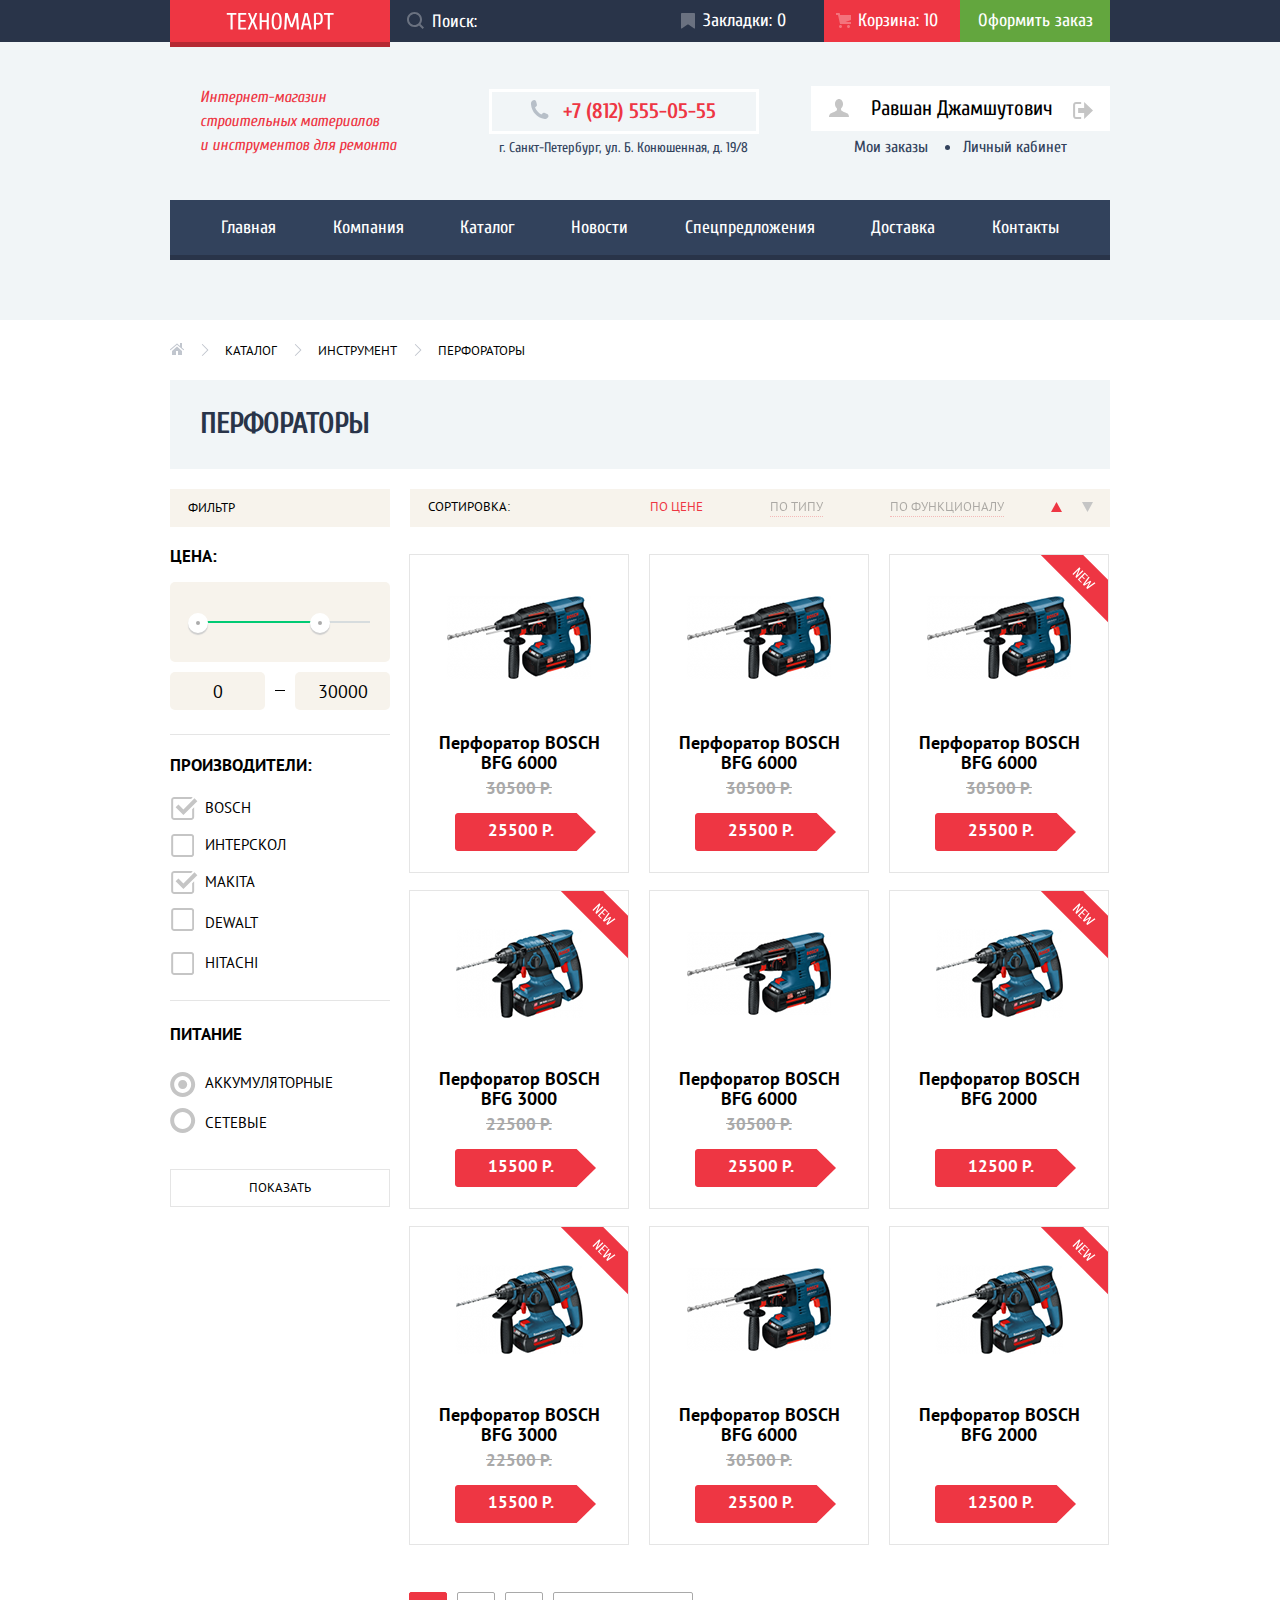
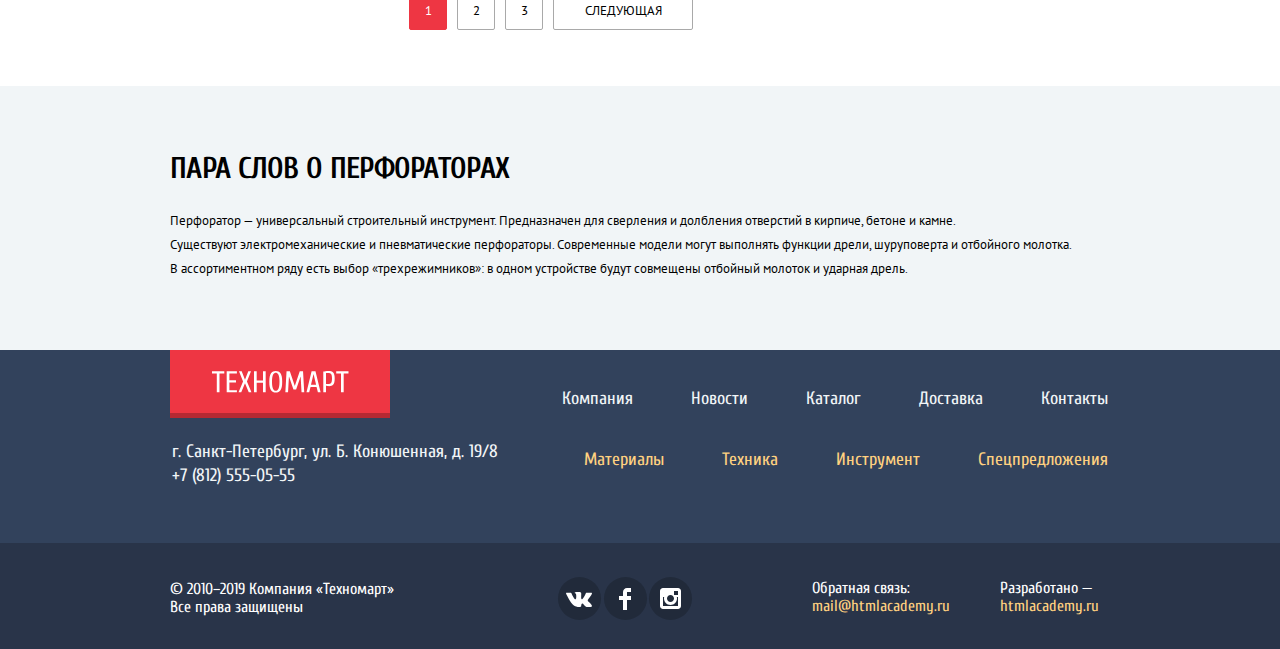
==== commit 6f3131df: "доработка проекта для защиты" ====
--- a/catalog.html
+++ b/catalog.html
@@ -338,7 +338,7 @@
             </div>
             <h3>Перфоратор BOSCH <br>
               BFG 2000</h3>
-            <p class="price">22500 Р.</p>
+            <p class="price"></p>
             <p class="sale">
               12500 Р.
             </p>
@@ -389,7 +389,7 @@
             </div>
             <h3>Перфоратор BOSCH <br>
               BFG 2000</h3>
-            <p class="price">22500 Р.</p>
+            <p class="price"></p>
             <p class="sale">
               12500 Р.
             </p>
@@ -526,7 +526,7 @@
         <p class=site>Обратная связь:<br>
           <a href="https://mail@htmlacademy.ru">mail@htmlacademy.ru</a>
         </p>
-        <p class=email>Разработано-<br>
+        <p class=email>Разработано —<br>
           <a href="https://htmlacademy.ru">htmlacademy.ru</a>
         </p>
       </div>
--- a/css/style.min.css
+++ b/css/style.min.css
@@ -1 +1 @@
-:root{--base-black:#000000;--base-red:#ee3643;--base-white:#ffffff;--base-gray-light:#f1f5f7;--base-gray-extra-light:#f3f7f9;--base-gray-extra-light-adv:#f4f4f4;--base-gray-light-dark:#c5c5c5;--base-gray-middle-adv:#cfcfcf;--base-gray:#a9a9a9;--base-gray-adv:#ababab;--base-gray-middle:#d7dcde;--special-gray-lightest-opacity:#d8d8d8;--special-grey-dark-opacity:rgba(169, 169, 169, 0.3);--base-gray-dark-adv:#405069;--base-gray-dakest:#212a3a;--base-green:#63a63e;--base-green-lightest:#00ca74;--base-light-green:#8ed78f;--inner-background:#f9f5f0;--base-beige:#f7f3ec;--light-pink:#dc91d8;--base-gold:#ffd180;--base-gold-light:#ffda96;--success:#5fbb2d;--special-red:#ca2732;--special-red-dark:#ba2732;--special-gold:#ffc047;--special-blue:#3bbce3;--special-dark-blue:#32425c;--special-light-black:#293449;--base-gray-normal:#3d546f;--base-green-dark:#367315;--special-green-dark:#518534;--special-white-opacity:rgba(255, 255, 255, 0.3);--special-black-light:#161d29;--base-gray-double-estra-light:#e5e5e5;--base-gray-extra-lightest:#f1f5f7;--special-grey-light-opacity:#c5c5c54d;--special-black-opacity:rgba(0, 0, 0, 0.24);--special-black-adv-opacity:rgba(0, 0, 0, 0.15)}*,::after,::before{-webkit-box-sizing:border-box;box-sizing:border-box}.page{height:100%}.page-body{min-width:960px;margin:0;padding:0;font-family:Cuprum,Tahoma,sans-serif;font-size:18px;font-weight:400;line-height:24px;color:var(--base-white);min-height:100%;display:-ms-grid;display:grid;-ms-grid-rows:-webkit-min-content 1fr -webkit-min-content;-ms-grid-rows:min-content 1fr min-content;grid-template-rows:-webkit-min-content 1fr -webkit-min-content;grid-template-rows:min-content 1fr min-content;-ms-flex-line-pack:start;align-content:start}.visually-hidden{position:absolute;width:1px;height:1px;margin:-1px;border:0;padding:0;white-space:nowrap;-webkit-clip-path:inset(100%);clip-path:inset(100%);clip:rect(0 0 0 0);overflow:hidden}a{color:var(--base-white);text-decoration:none}img{max-width:100%;height:auto}h3{margin:0;font-size:24px;font-weight:700;line-height:30px}.container{margin:0 auto;padding:0 10px;width:960px}.main-btn{display:block;outline:0;padding-top:11px;min-height:38px;font-size:14px;line-height:18px;text-transform:uppercase;text-align:center;background-color:var(--base-red)}.main-btn:focus,.main-btn:hover{background-color:var(--special-red)}.main-btn:active{background-color:var(--special-red-dark)}.main-header{display:-webkit-box;display:-ms-flexbox;display:flex;-webkit-box-orient:vertical;-webkit-box-direction:normal;-ms-flex-direction:column;flex-direction:column;background-color:var(--base-gray-light);min-width:100%}.main-header-top-bg{background-color:var(--special-light-black);min-height:42px}.main-header-top{position:relative;display:-webkit-box;display:-ms-flexbox;display:flex;-webkit-box-align:center;-ms-flex-align:center;align-items:center}.main-header-logo{display:block;position:absolute;width:220px;height:51px;margin-right:17px;padding-top:16px;background-color:var(--base-red);text-align:center;outline:0;-webkit-box-shadow:inset 0 -5px 0 var(--special-black-opacity);box-shadow:inset 0 -5px 0 var(--special-black-opacity)}.search{position:relative;margin-left:220px;display:-webkit-box;display:-ms-flexbox;display:flex;width:100%;height:42px}.search-input{background-color:var(--special-light-black);color:var(--base-white);border:none;height:100%;width:100%;font-size:18px;line-height:24px;padding-left:42px;outline:0}.search svg{position:absolute;left:17px;top:12px;opacity:.3}.search:hover svg{opacity:1}.search:focus{background-color:var(--base-white)}.search-input:focus+svg path{fill:var(--base-red)}.search-input::-webkit-input-placeholder{color:var(--base-white)}.search-input:focus{background-color:var(--base-white);color:var(--base-black)}.search-input::-moz-placeholder{color:var(--base-white)}.submenu-list{display:-webkit-box;display:-ms-flexbox;display:flex;-webkit-box-pack:end;-ms-flex-pack:end;justify-content:end;margin-right:0;margin-left:auto;height:100%}.submenu-list a{display:block;height:42px;text-align:center;margin:0;padding-top:9px;outline:0}.submenu-mark{position:relative;width:150px;padding-right:9px}.submenu-mark::before{content:"";position:absolute;width:14px;height:16px;background-image:url(../img/icons/icon-bookmark.svg);background-repeat:no-repeat;opacity:.3;top:13px;left:7px}.submenu-cart:focus::before,.submenu-cart:hover::before,.submenu-mark:focus::before,.submenu-mark:hover::before{opacity:1}.submenu-cart{position:relative;width:136px;padding-left:4px}.cart-catalog{padding-left:11px;background-color:var(--base-red)}.submenu-cart::before{content:"";position:absolute;width:15px;height:15px;top:13px;left:12px;background-image:url(../img/icons/icon-cart.svg);background-repeat:no-repeat;opacity:.3}.submenu-order{width:150px;background-color:var(--base-green)}.main-header-logo:active{background-color:var(--special-red-dark)}.submenu-cart:active,.submenu-mark:active{background-color:var(--special-black-light);opacity:.5}.submenu-order:active{opacity:.5}.submenu-order:focus,.submenu-order:hover{background-color:var(--success)}.personel-login{display:-webkit-box;display:-ms-flexbox;display:flex;-webkit-box-orient:vertical;-webkit-box-direction:normal;-ms-flex-direction:column;flex-direction:column;width:299px}.login{display:-webkit-box;display:-ms-flexbox;display:flex;-webkit-box-pack:center;-ms-flex-pack:center;justify-content:center;background-color:var(--base-white);height:45px;padding-top:12px;margin-bottom:7px}.personel-name{display:block;position:relative;margin:0;padding:0;padding-left:42px;padding-right:20px;color:var(--base-black);font-size:21px;line-height:21px;text-align:center;outline:0}.personel-name svg{position:absolute;left:0;top:1px}.personel-links{position:relative;display:-webkit-box;display:-ms-flexbox;display:flex;-ms-flex-pack:distribute;justify-content:space-around;padding-left:25px;padding-right:25px}.personel-links::after{position:absolute;content:"";background-color:var(--special-dark-blue);width:5px;height:5px;border-radius:50%;margin-top:-2px;margin-left:-16px;left:50%;top:50%}.personel-links a{font-size:16px;line-height:18px;text-align:center;color:var(--special-dark-blue)}.btn-logout{display:block;width:20px;height:17px;margin-top:4px;cursor:pointer}.personel-links a:focus,.personel-links a:hover{color:var(--base-red)}.personel-links a:active,.personel-name:active{color:var(--base-gray-light-dark)}.btn-logout:focus path,.btn-logout:hover path,.personel-name:focus path,.personel-name:hover path{fill:var(--special-dark-blue)}.btn-logout:active path,.personel-name:active path{fill:var(--base-gray-light-dark)}.main-header-about{display:-webkit-box;display:-ms-flexbox;display:flex;-webkit-box-pack:justify;-ms-flex-pack:justify;justify-content:space-between;-webkit-box-align:center;-ms-flex-align:center;align-items:center;min-height:158px}.header-desc{width:240px;color:var(--base-red);font-style:italic;font-size:16px;line-height:24px;margin:0;padding-left:30px}.find-us{width:270px;margin-top:7px;margin-left:15px}.сatalog-find-us{margin-left:26px}.сatalog-phone{padding-left:60px}.find-us .phone{display:block;position:relative;text-align:center;color:var(--base-red);font-size:21px;padding-top:4px;padding-bottom:5px;padding-left:24px;font-weight:700;line-height:30px;border:solid 3px var(--base-white);height:45px}.сatalog-find-us .phone{padding-left:32px}.phone::before{content:"";position:absolute;width:19px;height:19px;background-image:url(../img/icons/icon-phone.svg);background-repeat:no-repeat;top:8px;left:33px}.сatalog-find-us .phone::before{left:38px}.find-uss-addres{color:var(--special-dark-blue);font-size:14px;text-align:center;margin:0;margin-top:2px}.avtorisation{display:-webkit-box;display:-ms-flexbox;display:flex;-webkit-box-pack:justify;-ms-flex-pack:justify;justify-content:space-between;min-width:281px}.avtorisation a{display:block;height:45px;background-color:var(--base-white);color:var(--base-black);font-family:inherit;font-size:21px;line-height:21px;text-align:center;padding-top:12px;padding-right:9px;outline:0;cursor:pointer;margin-bottom:20px}.login-link{position:relative;width:121px}.login-link svg{padding-top:2px}.signin-link{width:150px;padding-left:10px}.login-link:focus,.login-link:hover,.signin-link:focus,.signin-link:hover{color:var(--base-red)}.login-link:focus path,.login-link:hover path{fill:var(--base-gray-normal)}.login-link:active,.signin-link:active{color:var(--base-gray-light-dark)}.header-nav{margin-bottom:60px;min-height:60px}.header-nav ul{margin:0;list-style:none}.header-nav-items{background-color:var(--special-dark-blue);-webkit-box-shadow:inset 0 -5px 0 var(--special-light-black);box-shadow:inset 0 -5px 0 var(--special-light-black);display:-webkit-box;display:-ms-flexbox;display:flex;-webkit-box-pack:justify;-ms-flex-pack:justify;justify-content:space-between;-ms-flex-wrap:wrap;flex-wrap:wrap;padding-left:23px;padding-right:23px}.header-nav-items li{-webkit-box-flex:1;-ms-flex-positive:1;flex-grow:1;min-height:60px;text-align:center;margin-left:auto;margin-right:auto;padding:0}.header-nav-items a{text-align:center;display:block;width:100%;height:100%;padding-top:16px;padding-bottom:20px;outline:0}.header-nav-items a:active,.header-nav-items a:focus,.header-nav-items a:hover{background-color:var(--special-light-black)}.header-nav-items a:active{opacity:.5}.catalog{display:-ms-grid;display:grid;-ms-grid-columns:220px 20px 1fr;grid-template-columns:220px 1fr;-ms-grid-rows:-webkit-min-content 20px -webkit-min-content 20px 1fr;-ms-grid-rows:min-content 20px min-content 20px 1fr;grid-template-rows:-webkit-min-content -webkit-min-content 1fr;grid-template-rows:min-content min-content 1fr;gap:20px;margin-top:20px;margin-bottom:46px}.catalog>:nth-child(1){-ms-grid-row:1;-ms-grid-column:1}.catalog>:nth-child(2){-ms-grid-row:1;-ms-grid-column:3}.catalog>:nth-child(3){-ms-grid-row:3;-ms-grid-column:1}.catalog>:nth-child(4){-ms-grid-row:3;-ms-grid-column:3}.catalog>:nth-child(5){-ms-grid-row:5;-ms-grid-column:1}.catalog>:nth-child(6){-ms-grid-row:5;-ms-grid-column:3}.beardcrumbs{grid-column:1/-1}.beardcrumbs ul{list-style:none;padding:0;margin:0}.beardcrumbs-list{display:-webkit-box;display:-ms-flexbox;display:flex;-webkit-box-pack:start;-ms-flex-pack:start;justify-content:flex-start;-ms-flex-wrap:wrap;flex-wrap:wrap}.home{background-image:url(../img/icons/icon-home.svg);background-repeat:no-repeat;width:14px;height:12px;margin-top:2px}.beardcrumbs-list li{position:relative}.beardcrumbs-list li:not(:first-child){margin-left:42px;margin-top:-2px;margin-bottom:4px}.beardcrumbs-list li:not(:first-child)::before{content:"";position:absolute;width:8px;height:13px;background-image:url(../img/icons/Shape.svg);background-repeat:no-repeat;top:3px;left:-26px}.beardcrumbs-list a{display:block;font-family:"PT Sans",Tahoma,sans-serif;font-size:13px;line-height:18px;text-transform:uppercase;color:var(--base-black)}.filter,.sorting{font-family:"PT Sans",Tahoma,sans-serif;text-transform:uppercase;color:var(--base-black)}.filter{-ms-grid-column:1;grid-column:1/1;-ms-grid-row:3;-ms-grid-row-span:2;grid-row:3/5}.filter-sorting{height:38px;background-color:var(--base-beige);padding-left:18px;padding-top:10px}.filter-sorting h3,.sorting h3{font-weight:400;font-size:13px;line-height:18px;margin:0}.cost legend,.manufacturers legend,.power legend{font-weight:700;font-size:17px;line-height:30px}.cost legend{padding-top:14px;padding-bottom:11px}.manufacturers legend{padding-top:15px;padding-bottom:10px}.power legend{padding-top:18px;padding-bottom:20px}.filter-option{margin-bottom:19px;padding-left:37px}.cost,.manufacturers,.power{border:none;margin:0;padding:0}.cost,.manufacturers{border-bottom:1px solid var(--base-gray-double-estra-light)}.manufacturers-items,.power-items{font-size:15px;line-height:19px;text-transform:uppercase;margin:0;padding:0;list-style:none}.filter ul{margin:0;padding:0;list-style:none}.manufacturers-items li,.power li{position:relative;padding-top:8px;padding-bottom:10px}.check-input,.radio-input{position:absolute;-webkit-appearance:none;-moz-appearance:none;appearance:none}.check{padding-left:35px;cursor:pointer}.check-box{position:absolute;width:23px;height:23px;background-image:url("data:image/svg+xml,%3Csvg width='24' height='23' viewBox='0 0 24 23' fill='none' xmlns='http://www.w3.org/2000/svg'%3E%3Cpath fill-rule='evenodd' clip-rule='evenodd' d='M3.16235 0H20.1624C21.8124 0 23.1624 1.35 23.1624 3V20C23.1624 21.65 21.8124 23 20.1624 23H3.16235C1.51235 23 0.162354 21.65 0.162354 20V3C0.162354 1.35 1.51235 0 3.16235 0ZM21.1624 3C21.1624 2.458 20.7044 2 20.1624 2H3.16235C2.62035 2 2.16235 2.458 2.16235 3V20C2.16235 20.542 2.62035 21 3.16235 21H20.1624C20.7044 21 21.1624 20.542 21.1624 20V3Z' fill='%23C5C5C5'/%3E%3C/svg%3E%0A");background-repeat:no-repeat;margin-left:23px;left:-22px;top:7px;cursor:pointer}.check-input:checked+.check-box{position:absolute;width:27px;height:23px;background-image:url("data:image/svg+xml,%3Csvg width='28' height='23' viewBox='0 0 28 23' fill='none' xmlns='http://www.w3.org/2000/svg'%3E%3Cpath d='M7.44735 7.48604L4.61835 10.315L12.4013 18.098L26.3333 4.16604L23.5053 1.33704L12.4013 12.439L7.44735 7.48604Z' fill='%23C5C5C5'/%3E%3Cpath d='M21.1624 20C21.1624 20.542 20.7044 21 20.1624 21H3.16235C2.62035 21 2.16235 20.542 2.16235 20V3C2.16235 2.458 2.62035 2 3.16235 2H20.0704L21.6554 0.415C21.2034 0.146542 20.688 0.00329969 20.1624 0H3.16235C1.51235 0 0.162354 1.35 0.162354 3V20C0.162354 21.65 1.51235 23 3.16235 23H20.1624C21.8124 23 23.1624 21.65 23.1624 20V10.171L21.1624 12.171V20Z' fill='%23C5C5C5'/%3E%3C/svg%3E%0A");background-repeat:no-repeat}.check-input:checked:focus+.check-box,.check-input:checked:hover+.check-box{background-image:url("data:image/svg+xml,%3Csvg width='27' height='23' viewBox='0 0 27 23' fill='none' xmlns='http://www.w3.org/2000/svg'%3E%3Cpath d='M7.44741 7.48604L4.61841 10.315L12.4014 18.098L26.3334 4.16604L23.5054 1.33704L12.4014 12.439L7.44741 7.48604Z' fill='%23B5B5B5'/%3E%3Cpath d='M21.1624 20C21.1624 20.542 20.7044 21 20.1624 21H3.16241C2.62041 21 2.16241 20.542 2.16241 20V3C2.16241 2.458 2.62041 2 3.16241 2H20.0704L21.6554 0.415C21.2034 0.146542 20.6881 0.00329969 20.1624 0H3.16241C1.51241 0 0.162415 1.35 0.162415 3V20C0.162415 21.65 1.51241 23 3.16241 23H20.1624C21.8124 23 23.1624 21.65 23.1624 20V10.171L21.1624 12.171V20Z' fill='%23B5B5B5'/%3E%3C/svg%3E%0A");background-repeat:no-repeat}.check-input:focus+.check-box,.check-input:hover+.check-box{background-image:url("data:image/svg+xml,%3Csvg width='24' height='23' viewBox='0 0 24 23' fill='none' xmlns='http://www.w3.org/2000/svg'%3E%3Cpath fill-rule='evenodd' clip-rule='evenodd' d='M3.16235 0H20.1624C21.8124 0 23.1624 1.35 23.1624 3V20C23.1624 21.65 21.8124 23 20.1624 23H3.16235C1.51235 23 0.162354 21.65 0.162354 20V3C0.162354 1.35 1.51235 0 3.16235 0ZM21.1624 3C21.1624 2.458 20.7044 2 20.1624 2H3.16235C2.62035 2 2.16235 2.458 2.16235 3V20C2.16235 20.542 2.62035 21 3.16235 21H20.1624C20.7044 21 21.1624 20.542 21.1624 20V3Z' fill='%23B5B5B5'/%3E%3C/svg%3E%0A");background-repeat:no-repeat}.check-input:disabled+.check-box{background-image:url("data:image/svg+xml,%3Csvg width='24' height='23' fill='none' xmlns='http://www.w3.org/2000/svg'%3E%3Cpath fill-rule='evenodd' clip-rule='evenodd' d='M3.162 0h17c1.65 0 3 1.35 3 3v17c0 1.65-1.35 3-3 3h-17c-1.65 0-3-1.35-3-3V3c0-1.65 1.35-3 3-3zm18 3c0-.542-.458-1-1-1h-17c-.542 0-1 .458-1 1v17c0 .542.458 1 1 1h17c.542 0 1-.458 1-1V3z' fill='%23B5B5B5' opacity='.3'/%3E%3C/svg%3E")}.check-input:checked:disabled+.check-box{background-image:url("data:image/svg+xml,%3Csvg width='27' height='23' fill='none' xmlns='http://www.w3.org/2000/svg'%3E%3Cg opacity='.3' fill='%23B5B5B5'%3E%3Cpath d='M7.447 7.486l-2.829 2.829 7.783 7.783L26.333 4.166l-2.828-2.829-11.104 11.102-4.954-4.953z'/%3E%3Cpath d='M21.162 20c0 .542-.458 1-1 1h-17c-.542 0-1-.458-1-1V3c0-.542.458-1 1-1H20.07L21.655.415A2.96 2.96 0 0020.162 0h-17c-1.65 0-3 1.35-3 3v17c0 1.65 1.35 3 3 3h17c1.65 0 3-1.35 3-3v-9.829l-2 2V20z'/%3E%3C/g%3E%3C/svg%3E")}.radio-box{position:absolute;width:26px;height:26px;background-image:url("data:image/svg+xml,%3Csvg width='26' height='25' viewBox='0 0 26 25' fill='none' xmlns='http://www.w3.org/2000/svg'%3E%3Cpath fill-rule='evenodd' clip-rule='evenodd' d='M0.162354 12.5C0.162354 5.597 5.75935 0 12.6624 0C19.5654 0 25.1624 5.597 25.1624 12.5C25.1624 19.403 19.5654 25 12.6624 25C5.75935 25 0.162354 19.403 0.162354 12.5ZM21.1624 12.5C21.1624 7.813 17.3494 4 12.6624 4C7.97535 4 4.16235 7.813 4.16235 12.5C4.16235 17.187 7.97535 21 12.6624 21C17.3494 21 21.1624 17.187 21.1624 12.5Z' fill='%23C5C5C5'/%3E%3C/svg%3E");background-repeat:no-repeat;margin-left:22px;left:-22px;top:8px}.radio-input:checked+.radio-box{background-image:url("data:image/svg+xml,%3Csvg width='26' height='25' viewBox='0 0 26 25' fill='none' xmlns='http://www.w3.org/2000/svg'%3E%3Cpath fill-rule='evenodd' clip-rule='evenodd' d='M0.162415 12.5C0.162415 5.597 5.75941 0 12.6624 0C19.5654 0 25.1624 5.597 25.1624 12.5C25.1624 19.403 19.5654 25 12.6624 25C5.75941 25 0.162415 19.403 0.162415 12.5ZM21.1624 12.5C21.1624 7.813 17.3494 4 12.6624 4C7.97541 4 4.16241 7.813 4.16241 12.5C4.16241 17.187 7.97541 21 12.6624 21C17.3494 21 21.1624 17.187 21.1624 12.5Z' fill='%23C5C5C5'/%3E%3Cpath d='M12.6624 17C15.1477 17 17.1624 14.9853 17.1624 12.5C17.1624 10.0147 15.1477 8 12.6624 8C10.1771 8 8.16241 10.0147 8.16241 12.5C8.16241 14.9853 10.1771 17 12.6624 17Z' fill='%23C5C5C5'/%3E%3C/svg%3E%0A");background-repeat:no-repeat}.radio-input:checked:focus+.radio-box,.radio-input:checked:hover+.radio-box{background-image:url("data:image/svg+xml,%3Csvg width='26' height='25' viewBox='0 0 26 25' fill='none' xmlns='http://www.w3.org/2000/svg'%3E%3Cpath fill-rule='evenodd' clip-rule='evenodd' d='M0.162415 12.5C0.162415 5.597 5.75941 0 12.6624 0C19.5654 0 25.1624 5.597 25.1624 12.5C25.1624 19.403 19.5654 25 12.6624 25C5.75941 25 0.162415 19.403 0.162415 12.5ZM21.1624 12.5C21.1624 7.813 17.3494 4 12.6624 4C7.97541 4 4.16241 7.813 4.16241 12.5C4.16241 17.187 7.97541 21 12.6624 21C17.3494 21 21.1624 17.187 21.1624 12.5Z' fill='%23B5B5B5'/%3E%3Cpath d='M12.6624 17C15.1477 17 17.1624 14.9853 17.1624 12.5C17.1624 10.0147 15.1477 8 12.6624 8C10.1771 8 8.16241 10.0147 8.16241 12.5C8.16241 14.9853 10.1771 17 12.6624 17Z' fill='%23B5B5B5'/%3E%3C/svg%3E%0A");background-repeat:no-repeat}.radio-input:focus+.radio-box,.radio-input:hover+.radio-box{background-image:url("data:image/svg+xml,%3Csvg width='26' height='25' viewBox='0 0 26 25' fill='none' xmlns='http://www.w3.org/2000/svg'%3E%3Cpath fill-rule='evenodd' clip-rule='evenodd' d='M0.162354 12.5C0.162354 5.597 5.75935 0 12.6624 0C19.5654 0 25.1624 5.597 25.1624 12.5C25.1624 19.403 19.5654 25 12.6624 25C5.75935 25 0.162354 19.403 0.162354 12.5ZM21.1624 12.5C21.1624 7.813 17.3494 4 12.6624 4C7.97535 4 4.16235 7.813 4.16235 12.5C4.16235 17.187 7.97535 21 12.6624 21C17.3494 21 21.1624 17.187 21.1624 12.5Z' fill='%23B5B5B5'/%3E%3C/svg%3E");background-repeat:no-repeat}.radio-input:disabled+.radio-box{background-image:url("data:image/svg+xml,%3Csvg width='27' height='27' viewBox='0 0 27 27' fill='none' xmlns='http://www.w3.org/2000/svg'%3E%3Cg opacity='0.3'%3E%3Cpath fill-rule='evenodd' clip-rule='evenodd' d='M1.16235 13.5C1.16235 6.597 6.75935 1 13.6624 1C20.5654 1 26.1624 6.597 26.1624 13.5C26.1624 20.403 20.5654 26 13.6624 26C6.75935 26 1.16235 20.403 1.16235 13.5ZM22.1624 13.5C22.1624 8.813 18.3494 5 13.6624 5C8.97535 5 5.16235 8.813 5.16235 13.5C5.16235 18.187 8.97535 22 13.6624 22C18.3494 22 22.1624 18.187 22.1624 13.5Z' fill='%23B5B5B5'/%3E%3Cpath d='M13.6624 0.5C6.48321 0.5 0.662354 6.32086 0.662354 13.5H1.66235C1.66235 6.87314 7.0355 1.5 13.6624 1.5V0.5ZM26.6624 13.5C26.6624 6.32086 20.8415 0.5 13.6624 0.5V1.5C20.2892 1.5 25.6624 6.87314 25.6624 13.5H26.6624ZM13.6624 26.5C20.8415 26.5 26.6624 20.6791 26.6624 13.5H25.6624C25.6624 20.1269 20.2892 25.5 13.6624 25.5V26.5ZM0.662354 13.5C0.662354 20.6791 6.48321 26.5 13.6624 26.5V25.5C7.0355 25.5 1.66235 20.1269 1.66235 13.5H0.662354ZM13.6624 5.5C18.0732 5.5 21.6624 9.08914 21.6624 13.5H22.6624C22.6624 8.53686 18.6255 4.5 13.6624 4.5V5.5ZM5.66235 13.5C5.66235 9.08914 9.2515 5.5 13.6624 5.5V4.5C8.69921 4.5 4.66235 8.53686 4.66235 13.5H5.66235ZM13.6624 21.5C9.2515 21.5 5.66235 17.9109 5.66235 13.5H4.66235C4.66235 18.4631 8.69921 22.5 13.6624 22.5V21.5ZM21.6624 13.5C21.6624 17.9109 18.0732 21.5 13.6624 21.5V22.5C18.6255 22.5 22.6624 18.4631 22.6624 13.5H21.6624Z' fill='black'/%3E%3C/g%3E%3C/svg%3E%0A");background-repeat:no-repeat}.radio-input:checked:disabled+.radio-box{background-image:url("data:image/svg+xml,%3Csvg width='26' height='25' viewBox='0 0 26 25' fill='none' xmlns='http://www.w3.org/2000/svg'%3E%3Cg opacity='0.3'%3E%3Cpath fill-rule='evenodd' clip-rule='evenodd' d='M0.162415 12.5C0.162415 5.597 5.75941 0 12.6624 0C19.5654 0 25.1624 5.597 25.1624 12.5C25.1624 19.403 19.5654 25 12.6624 25C5.75941 25 0.162415 19.403 0.162415 12.5ZM21.1624 12.5C21.1624 7.813 17.3494 4 12.6624 4C7.97541 4 4.16241 7.813 4.16241 12.5C4.16241 17.187 7.97541 21 12.6624 21C17.3494 21 21.1624 17.187 21.1624 12.5Z' fill='%23B5B5B5'/%3E%3Cpath d='M12.6624 17C15.1477 17 17.1624 14.9853 17.1624 12.5C17.1624 10.0147 15.1477 8 12.6624 8C10.1771 8 8.16241 10.0147 8.16241 12.5C8.16241 14.9853 10.1771 17 12.6624 17Z' fill='%23B5B5B5'/%3E%3C/g%3E%3C/svg%3E");background-repeat:no-repeat}.range-controls{position:relative;height:80px;padding:39px 20px;background-color:var(--base-beige);border-radius:5px;margin-bottom:10px}.range-controls .scale{height:2px;background:var(--base-gray-middle)}.range-controls .bar{width:70%;height:2px;background:var(--base-green-lightest)}.range-controls .toggle{position:absolute;top:31px;left:0;-webkit-box-sizing:content-box;box-sizing:content-box;width:4px;height:4px;padding:0;border:8px solid var(--base-white);background-color:var(--base-gray-adv);-webkit-box-shadow:0 2px 1px 0 var(--base-gray-middle-adv);box-shadow:0 2px 1px 0 var(--base-gray-middle-adv);border-radius:50%;cursor:pointer}.range-controls .toggle-min{left:18px}.range-controls .toggle-max{left:140px}.price-controls{position:relative;display:-webkit-box;display:-ms-flexbox;display:flex;-webkit-box-pack:justify;-ms-flex-pack:justify;justify-content:space-between;margin-bottom:24px}.price-controls::after{content:"";position:absolute;display:block;width:10px;height:1px;background-color:var(--base-black);right:50%;top:18px;margin-right:-5px}.price-controls input{width:95px;height:38px;text-align:center;border:none;border-radius:5px;font-family:inherit;font-size:inherit;padding:0 10px;background-color:var(--base-beige)}input[type=number]{-moz-appearance:textfield;-webkit-appearance:textfield;appearance:textfield}input::-webkit-inner-spin-button,input::-webkit-outer-spin-button{-webkit-appearance:none;appearance:none}.manufacturers{padding-bottom:24px}.power{margin-bottom:30px}.sorting{display:-webkit-box;display:-ms-flexbox;display:flex;-webkit-box-pack:justify;-ms-flex-pack:justify;justify-content:space-between}.filter-btn{font-family:inherit;font-size:13px;line-height:18px;text-transform:uppercase;text-align:center;width:220px;height:38px;margin:0;background-color:var(--base-white);border:1px solid var(--base-gray-double-estra-light);cursor:pointer;outline:0}.filter-btn:focus,.filter-btn:hover{border-color:var(--special-grey-light-opacity);outline:0}.filter-btn:active{border-color:var(--base-red);outline:0}.sorting{background-color:var(--base-beige);padding-top:9px;padding-left:19px;grid-column:2/-1;-ms-grid-row:3;grid-row:3/3;padding-top:9px;padding-left:18px;height:38px}.sorting-list{display:-webkit-box;display:-ms-flexbox;display:flex;-webkit-box-pack:end;-ms-flex-pack:end;justify-content:flex-end;-ms-flex-wrap:wrap;flex-wrap:wrap;list-style:none;margin:0;padding:0;width:443px;margin-right:20px}.sorting-item{display:block;color:var(--base-black);opacity:.3;border-bottom:1px dotted var(--base-red);font-size:13px;line-height:18px;outline:0}.sort-current-items,.sort-current-items path{color:var(--base-red);fill:var(--base-red);opacity:1;border:none;pointer-events:none}.sorting-list li:not(:first-child):not(:last-child){margin-left:67px}.sorting-item:focus,.sorting-item:hover{color:var(--base-black);opacity:1;border-bottom:1px solid var(--base-red)}.sorting-item:active{border:none;color:var(--base-red)}.ascending-list{display:-webkit-box;display:-ms-flexbox;display:flex;-webkit-box-pack:justify;-ms-flex-pack:justify;justify-content:space-between;width:41px;margin-left:45px}.sorting-ascending,.sorting-descending{display:block;outline:0}.sorting-ascending{-webkit-transform:rotate(180deg);-ms-transform:rotate(180deg);transform:rotate(180deg);margin-top:-2px;margin-left:2px}.sorting-descending{margin-right:-3px;margin-top:-4px}.sorting-ascending:focus path,.sorting-ascending:hover path,.sorting-descending:focus path,.sorting-descending:hover path{fill:var(--base-black)}.sorting-ascending:active path,.sorting-descending:active path{fill:var(--base-red)}.offer-items{display:-ms-grid;display:grid;-ms-grid-columns:300px 20px 300px 20px 300px;grid-template-columns:300px 300px 300px;-ms-grid-rows:-webkit-min-content 20px -webkit-min-content 20px -webkit-min-content;-ms-grid-rows:min-content 20px min-content 20px min-content;grid-template-rows:-webkit-min-content -webkit-min-content -webkit-min-content;grid-template-rows:min-content min-content min-content;gap:20px;margin-top:59px;margin-bottom:59px}.offer-items>:nth-child(1){-ms-grid-row:1;-ms-grid-column:1}.offer-items>:nth-child(2){-ms-grid-row:1;-ms-grid-column:3}.offer-items>:nth-child(3){-ms-grid-row:1;-ms-grid-column:5}.offer-items>:nth-child(4){-ms-grid-row:3;-ms-grid-column:1}.offer-items>:nth-child(5){-ms-grid-row:3;-ms-grid-column:3}.offer-items>:nth-child(6){-ms-grid-row:3;-ms-grid-column:5}.offer-items>:nth-child(7){-ms-grid-row:5;-ms-grid-column:1}.offer-items>:nth-child(8){-ms-grid-row:5;-ms-grid-column:3}.offer-items>:nth-child(9){-ms-grid-row:5;-ms-grid-column:5}.item{position:relative;height:123px;width:300px;display:-webkit-box;display:-ms-flexbox;display:flex;-ms-flex-pack:distribute;justify-content:space-around;-webkit-box-orient:vertical;-webkit-box-direction:normal;-ms-flex-direction:column;flex-direction:column;padding-left:22px;padding-bottom:14px;padding-top:14px}.new-offer::before,.new-product::before{content:"";position:absolute;background-image:url(../img/new.svg);background-repeat:no-repeat;top:0;right:0;width:70px;height:70px;z-index:10}.materials{background-color:var(--special-gold);background-image:url(../img/icons/icon-1.svg);background-repeat:no-repeat;background-position:213px 30px}.tools{background-color:var(--special-blue);background-image:url(../img/icons/icon-2.svg);background-repeat:no-repeat;background-position:194px 34px}.technology{background-color:var(--light-pink);background-image:url(../img/icons/icon-3.svg);background-repeat:no-repeat;background-position:191px 31px}.discount{-ms-grid-row:2;-ms-grid-row-span:1;grid-row:2/3;background-color:var(--base-light-green);background-image:url(../img/icons/icon-4.svg);background-repeat:no-repeat;background-position:196px 26px}.dilivery{-ms-grid-row:3;-ms-grid-row-span:1;grid-row:3/4;-ms-grid-column:3;-ms-grid-column-span:1;grid-column:3/4;background-color:var(--special-gold);background-image:url(../img/icons/icon-5.svg);background-repeat:no-repeat;background-position:191px 32px}.offer-button{display:block;outline:0;width:135px;height:38px;padding:10px;font-size:14px;line-height:18px;background-color:var(--special-white-opacity);text-transform:uppercase;text-align:center;color:var(--base-white)}.offer-button:focus,.offer-button:hover{background-color:var(--special-grey-light-opacity)}.offer-button:active{background-color:var(--special-grey-dark-opacity)}.slider-wrapper{-ms-grid-row:2;-ms-grid-row-span:2;grid-row:2/4;-ms-grid-column:1;-ms-grid-column-span:2;grid-column:1/3;width:620px;height:266px}.slider-item{position:relative;background-color:var(--base-gray);width:620px;height:266px}.slider-items{position:relative;width:620px;height:266px}.slider-list{margin:0;padding:0;list-style:none}.slider-controls{position:absolute;left:50%;margin-left:-15px;bottom:36px;z-index:20;display:-webkit-box;display:-ms-flexbox;display:flex;width:32px;-webkit-box-pack:justify;-ms-flex-pack:justify;justify-content:space-between}.slider-toggle{padding:0;width:10px;height:10px;background-color:var(--base-white);border:2px solid var(--base-white);border-radius:50%;cursor:pointer}.slider-controls .current{background-color:var(--base-red)}.slide{display:none}.slide-active{display:block}.slider-arrows{position:absolute;left:24px;bottom:104px;z-index:20;display:-webkit-box;display:-ms-flexbox;display:flex;width:576px;-webkit-box-pack:justify;-ms-flex-pack:justify;justify-content:space-between}.slider-arrows button{padding:0;background-image:url(../img/icons/Shape-big.svg);border:none;background-color:transparent;width:23px;height:40px;cursor:pointer}.next{-webkit-transform:rotate(180deg);-ms-transform:rotate(180deg);transform:rotate(180deg)}.slider-item h3{position:absolute;margin:0;margin-top:19px;max-height:36px;overflow:hidden;top:4px;left:23px;font-size:36px;font-weight:700;line-height:36px;text-transform:uppercase}.slide-desc{position:absolute;margin:0;font-size:18px;line-height:24px;top:64px;left:23px;margin:0;margin-bottom:10px;max-height:20px;overflow:hidden}.slider-item .main-btn{position:absolute;width:192px;bottom:0;margin-left:24px;margin-bottom:27px}.catalog-title-bg{grid-column:1/-1;background-color:var(--base-gray-light);min-height:89px;padding-top:29px;padding-bottom:29px;padding-left:30px}.linear-title{font-family:Cuprum,Tahoma,sans-serif;text-transform:uppercase;font-size:30px;line-height:30px;letter-spacing:0;color:var(--special-light-black);margin:0;letter-spacing:-1px}.popular-products{display:-ms-grid;display:grid;gap:20px;margin-bottom:70px}.popular-products ul{list-style:none;margin:0;padding:0}.title-inner{display:-webkit-box;display:-ms-flexbox;display:flex;-webkit-box-pack:justify;-ms-flex-pack:justify;justify-content:space-between;-webkit-box-align:center;-ms-flex-align:center;align-items:center;height:89px;background-color:var(--inner-background)}.subtitle{margin:0;margin-left:28px;text-transform:uppercase;font-size:30px;line-height:30px;letter-spacing:-1px;color:var(--special-dark-blue)}.popular-products .title-inner a{margin-right:15px}.popular-manufacturers .title-inner a{margin-right:18px}.popular-products-list{display:-ms-grid;display:grid;gap:20px;-ms-grid-columns:220px 20px 220px 20px 220px 20px 220px;grid-template-columns:220px 220px 220px 220px}.product-item{display:-webkit-box;display:-ms-flexbox;display:flex;-webkit-box-orient:vertical;-webkit-box-direction:normal;-ms-flex-direction:column;flex-direction:column;-webkit-box-pack:start;-ms-flex-pack:start;justify-content:flex-start;-webkit-box-align:center;-ms-flex-align:center;align-items:center;position:relative;border:1px solid var(--base-gray-double-estra-light);font-family:"PT Sans",Tahoma,sans-serif;color:var(--base-black);font-weight:700;font-size:17px;line-height:18px;text-align:center;padding:0;margin:0;padding-top:2px;outline:0}.product-item h3{font-size:18px;line-height:20px;font-weight:700;margin:0;margin-bottom:6px}.product-item .price{color:var(--base-gray);-webkit-text-decoration-line:line-through;text-decoration-line:line-through;text-transform:uppercase;margin:0;margin-bottom:16px}.product-item .sale{position:relative;width:141px;height:38px;background-image:url(../img/red-button.svg);background-repeat:no-repeat;color:var(--base-white);margin:0;margin-bottom:21px;margin-left:13px;padding-top:8px;padding-right:9px}.product-inner{position:relative;display:-webkit-box;display:-ms-flexbox;display:flex;-webkit-box-orient:vertical;-webkit-box-direction:normal;-ms-flex-direction:column;flex-direction:column;-webkit-box-pack:center;-ms-flex-pack:center;justify-content:center;-ms-flex-line-pack:center;align-content:center;width:184px;height:164px;margin-bottom:12px}.img-inner{width:100%}.btn-inner{position:absolute;top:0;left:0;display:-webkit-box;display:-ms-flexbox;display:flex;-webkit-box-orient:vertical;-webkit-box-direction:normal;-ms-flex-direction:column;flex-direction:column;-webkit-box-align:center;-ms-flex-align:center;align-items:center;width:184px;height:164px;padding-top:40px;display:none;background-color:var(--base-white)}.product-item:focus,.product-item:hover{-webkit-box-shadow:0 4px 20px var(--special-black-adv-opacity);box-shadow:0 4px 20px var(--special-black-adv-opacity)}.product-item:focus-within .btn-inner,.product-item:hover .btn-inner{display:-webkit-box;display:-ms-flexbox;display:flex}.btn-cart,.btn-mark{font-family:Cuprum,Tahoma,sans-serif;font-size:14px;line-height:18px;text-transform:uppercase;text-align:center;width:135px;height:38px;outline:0}.btn-cart{display:block;position:relative;background-color:var(--base-green);-webkit-box-shadow:inset 0 -3px 0 var(--base-green-dark);box-shadow:inset 0 -3px 0 var(--base-green-dark);margin-bottom:10px;border-radius:2px;padding-top:10px}.btn-cart::before{position:absolute;content:"";width:15px;height:15px;background-image:url(../img/icons/icon-cart.svg);background-repeat:no-repeat;opacity:.3;left:25px}.btn-mark{color:var(--special-dark-blue);background:var(--base-white);border:3px solid var(--base-green);border-radius:2px}.btn-cart:focus,.btn-cart:hover{background-color:var(--success)}.btn-cart:active{background-color:var(--special-green-dark)}.btn-mark:focus,.btn-mark:hover{border:3px solid var(--special-dark-blue)}.btn-mark:active{opacity:.5}.products{display:-ms-grid;display:grid;gap:20px;margin-top:6px}.products ul{list-style:none;padding:0;margin:0}.products-list{display:-ms-grid;display:grid;-ms-grid-columns:220px 18px 220px 18px 220px;grid-template-columns:220px 220px 220px;-webkit-column-gap:18px;-moz-column-gap:18px;column-gap:18px;row-gap:20px}.pagination-box{display:-webkit-box;display:-ms-flexbox;display:flex;-webkit-box-align:end;-ms-flex-align:end;align-items:flex-end;margin-top:24px}.pagination-box ul{list-style:none;margin:0;padding:0}.pagination-list{display:-webkit-box;display:-ms-flexbox;display:flex;-ms-flex-wrap:wrap;flex-wrap:wrap}.pagination-item{display:block;width:38px;height:38px;margin-right:10px;margin-bottom:10px;outline:0}.pagination-box .paginataion-next:focus,.pagination-box .paginataion-next:hover,.pagination-item:focus,.pagination-item:hover{border:1px solid var(--base-gray-light-dark)}.pagination-box .paginataion-next:active,.pagination-item:active{border:1px solid var(--base-red)}.pagination-box .paginataion-next,.pagination-item{border:solid 1px var(--base-gray);border-radius:2px;color:var(--base-black);text-align:center;padding-top:9px;font-family:"PT Sans",Tahoma,sans-serif;font-size:13px;line-height:18px;text-transform:uppercase}.pagination-box .paginataion-next,.pagination-item{font-family:"PT Sans",Tahoma,sans-serif;color:var(--base-black);font-size:13px;line-height:18px}.pagination-current{background-color:var(--base-red);color:var(--base-white);border:solid 1px var(--base-red);pointer-events:none}.paginataion-next{display:block;width:140px;height:38px;background-color:var(--base-white);margin-bottom:10px;outline:0}.popular-manufacturers{display:-ms-grid;display:grid;gap:20px;margin-bottom:70px}.subtitle-btn{width:192px;margin-bottom:4px}.popular-manufacturers-items{display:-ms-grid;display:grid;-ms-grid-columns:220px 20px 220px 20px 220px 20px 220px;grid-template-columns:220px 220px 220px 220px;gap:20px}.popular-manufacturers ul{margin:0;padding:0;list-style:none}.popular-manufacturers img{-o-object-fit:contain;object-fit:contain}.popular-manufacturers-items a{display:-webkit-box;display:-ms-flexbox;display:flex;outline:0;width:220px;height:145px;-webkit-box-pack:center;-ms-flex-pack:center;justify-content:center;-webkit-box-align:center;-ms-flex-align:center;align-items:center;border:solid 1px var(--base-gray-double-estra-light)}.popular-manufacturers-items a:focus,.popular-manufacturers-items a:hover{-webkit-box-shadow:0 4px 20px var(--special-black-adv-opacity);box-shadow:0 4px 20px var(--special-black-adv-opacity)}.popular-manufacturers-items a:active{opacity:.5;-webkit-box-shadow:0 4px 20px var(--special-black-adv-opacity);box-shadow:0 4px 20px var(--special-black-adv-opacity)}.services{display:-ms-grid;display:grid;grid-row:min-content min-content 1fr;grid-column:240px 1fr;-webkit-column-gap:80px;-moz-column-gap:80px;column-gap:80px}.services h2{font-size:30px;line-height:30px;text-transform:uppercase;color:var(--base-black);-ms-grid-column:1;-ms-grid-column-span:2;grid-column:1/3;margin-top:64px;letter-spacing:-1px}.services p{margin:0;margin-bottom:70px;-ms-grid-column:1;-ms-grid-column-span:2;grid-column:1/3}.inner,.services{background:var(--base-gray-light)}.text{font-family:"PT Sans",Tahoma,sans-serif;color:var(--base-black);font-size:13px;line-height:24px}.services ul{list-style:none;margin:0;padding:0}.services-item{position:relative;-ms-grid-row:3;-ms-grid-row-span:1;grid-row:3/4;-ms-grid-column:1;grid-column:1/1;padding-bottom:90px}.services-item::after{position:absolute;content:"";background-image:url(../img/shadow.png);background-repeat:no-repeat;width:10px;height:279px;right:0;top:-46px;z-index:5}.services-btn{border:none;width:240px;height:61px;color:var(--base-white);padding-left:22px;font-weight:700;font-size:21px;line-height:30px;text-align:left;outline:0;cursor:pointer;background-color:var(--special-dark-blue);-webkit-box-shadow:0 1px 0 var(--special-light-black),inset 0 1px 0 var(--base-gray-dark-adv);box-shadow:0 1px 0 var(--special-light-black),inset 0 1px 0 var(--base-gray-dark-adv)}.services-btn:disabled{pointer-events:none}.current-btn{background-color:var(--base-white);-webkit-box-shadow:0 1px 0 var(--base-white);box-shadow:0 1px 0 var(--base-white);color:var(--special-dark-blue)}.services-btn:focus,.services-btn:hover{background-color:var(--special-light-black)}.services-btn:active{background-color:var(--base-white);color:var(--special-dark-blue);-webkit-box-shadow:0 1px 0 var(--base-white);box-shadow:0 1px 0 var(--base-white)}.credit-btn{width:195px}.items-desc{list-style:none;-ms-grid-row:3;-ms-grid-row-span:1;grid-row:3/4;-ms-grid-column:3;-ms-grid-column-span:-1;grid-column:3/2;display:-ms-grid;display:grid}.item-desc h3{font-size:30px;line-height:30px;text-transform:uppercase;color:var(--special-dark-blue);margin-bottom:30px;letter-spacing:-1px}.item-desc{display:none;grid-row:1/-1;-ms-grid-column:1;-ms-grid-column-span:1;grid-column:1/2;width:620px;min-height:283px}.serv-item-active{display:block}.desc-delivery{background-image:url(../img/bg-delivery.png);background-repeat:no-repeat;background-position:bottom right}.desc-guarantee{background-image:url(../img/bg-guarantee.png);background-repeat:no-repeat;background-position:bottom right}.desc-credit{background-image:url(../img/bg-credit.png);background-repeat:no-repeat;background-position:bottom right}.about-us-box{display:-webkit-box;display:-ms-flexbox;display:flex;-webkit-box-pack:justify;-ms-flex-pack:justify;justify-content:space-between;margin-bottom:70px;margin-top:70px}.about-us{display:-webkit-box;display:-ms-flexbox;display:flex;-webkit-box-orient:vertical;-webkit-box-direction:normal;-ms-flex-direction:column;flex-direction:column;-webkit-box-pack:justify;-ms-flex-pack:justify;justify-content:space-between;width:478px;height:356px}.transport-items{font-size:18px;line-height:24px;margin:0;padding:0}.transport-items li{position:relative;list-style:none;padding-left:37px;color:var(--base-black)}.transport-items li:not(:last-child){margin-bottom:12px}.transport-items li::before{position:absolute;content:"";width:25px;height:2px;background-image:url(../img/marker.svg);background-repeat:no-repeat;top:13px;left:0}.transport-items li:last-child::before{top:9px}.contacts{display:-webkit-box;display:-ms-flexbox;display:flex;-webkit-box-orient:vertical;-webkit-box-direction:normal;-ms-flex-direction:column;flex-direction:column;-webkit-box-pack:justify;-ms-flex-pack:justify;justify-content:space-between;width:300px;height:356px}.about-us h2,.contacts h2{font-size:30px;line-height:30px;text-transform:uppercase;color:var(--base-black);margin:0;letter-spacing:-1px}.about-us p{margin:0;margin-top:24px}.contacts p{margin:0;margin-top:23px}.contacts .map-link{padding-top:24px;margin-top:10px}.about-us .main-btn{width:220px;margin-top:20px}.contacts .main-btn{margin:0;margin-top:20px;width:100%}.about-products{padding-bottom:70px;padding-top:64px}.about-products h2,.about-products p{padding:0;margin:0}.about-products h2{font-size:30px;line-height:30px;color:var(--base-black);text-transform:uppercase;margin-bottom:25px;letter-spacing:-.7px}.main-footer{background:var(--special-dark-blue)}.footer-nav-box{display:-webkit-box;display:-ms-flexbox;display:flex;-webkit-box-pack:justify;-ms-flex-pack:justify;justify-content:space-between;min-height:193px}.footer-logo-contacts{display:-webkit-box;display:-ms-flexbox;display:flex;-webkit-box-orient:vertical;-webkit-box-direction:normal;-ms-flex-direction:column;flex-direction:column;-webkit-box-flex:1;-ms-flex-positive:1;flex-grow:1;min-width:321px}.logo-footer{display:block;width:220px;height:68px;background-color:var(--base-red);-webkit-box-shadow:inset 0 -5px 0 var(--special-black-opacity);box-shadow:inset 0 -5px 0 var(--special-black-opacity);text-align:center;padding-top:20px}.footer-find-us{margin:0;margin-top:22px;padding-left:2px;color:var(--base-gray-light)}.footer-find-us a{color:var(--base-gray-light)}.footer-nav-list{display:-webkit-box;display:-ms-flexbox;display:flex;-webkit-box-orient:vertical;-webkit-box-direction:normal;-ms-flex-direction:column;flex-direction:column;text-align:center;-webkit-box-flex:1;-ms-flex-positive:1;flex-grow:1}.footer-nav-list .nav-items,.footer-nav-list .subnav-items{display:-webkit-box;display:-ms-flexbox;display:flex;-webkit-box-pack:end;-ms-flex-pack:end;justify-content:flex-end;-ms-flex-wrap:wrap;flex-wrap:wrap;padding-top:37px;padding-right:2px;color:var(--base-gray-light)}.footer-nav-list a:not(last-child){margin-left:58px}.nav-items a{color:var(--base-gray-light);outline:0}.nav-items,.subnav-items{list-style:none;padding:0;margin:0}.subnav-items a{color:var(--base-gold);outline:0}.nav-items a:focus,.nav-items a:hover,.subnav-items a:focus,.subnav-items a:hover{text-decoration:underline}.nav-items a:active{opacity:.5;text-decoration:none}.subnav-items a:active{color:var(--base-gold);opacity:.5;text-decoration:none}.footer-inner{background-color:var(--special-light-black)}.email a,.site a{color:var(--base-gold)}.email a:focus,.email a:hover,.site a:focus,.site a:hover{text-decoration:underline}.email a:active,.site a:active{color:var(--base-red);text-decoration:none}.email,.footer-copyright-text,.site{font-size:16px;line-height:18px;margin:0;margin-top:36px}.footer-social{margin:0;padding:0;margin-top:34px;margin-bottom:29px;margin-left:43px;width:136px}.social-item{display:-webkit-box;display:-ms-flexbox;display:flex;outline:0;-webkit-box-align:center;-ms-flex-align:center;align-items:center;-webkit-box-pack:center;-ms-flex-pack:center;justify-content:center;width:43px;height:43px;background-color:var(--base-gray-dakest);border-radius:50%}.social-item:active,.social-item:focus,.social-item:hover{background-color:var(--base-red)}.footer-social ul{list-style:none;margin:0 auto;padding:0}.social-items{display:-webkit-box;display:-ms-flexbox;display:flex;-ms-flex-wrap:wrap;flex-wrap:wrap;-webkit-box-pack:justify;-ms-flex-pack:justify;justify-content:space-between}.social-items li{margin-right:2px}.copyright{display:-webkit-box;display:-ms-flexbox;display:flex;-webkit-box-pack:end;-ms-flex-pack:end;justify-content:flex-end}.footer-copyright-text{width:227px;margin:0;margin-top:21px;margin-right:auto}.site{max-width:137px;margin-left:auto;margin-right:51px;margin-top:36px}.email{max-width:98px;margin-right:12px;margin-top:36px}.email a,.site a{outline:0}.popup-writeus{display:-webkit-box;display:-ms-flexbox;display:flex;display:none;position:relative;-webkit-box-pack:center;-ms-flex-pack:center;justify-content:center;-webkit-box-align:center;-ms-flex-align:center;align-items:center;width:620px;height:430px;font-size:13px;line-height:24px;z-index:100}.popup{position:fixed;top:0;left:0;right:0;bottom:0;display:none;background-color:var(--base-white);border-top:solid 7px var(--base-red);-webkit-box-shadow:0 4px 20px var(--special-black-adv-opacity);box-shadow:0 4px 20px var(--special-black-adv-opacity);margin:auto}.popup-show{display:block}.write-us-form{display:-webkit-box;display:-ms-flexbox;display:flex;-webkit-box-pack:justify;-ms-flex-pack:justify;justify-content:space-between;-webkit-box-align:center;-ms-flex-align:center;align-items:center;-ms-flex-wrap:wrap;flex-wrap:wrap;width:460px;z-index:10}.write-us-form label{display:block;width:220px;margin:0;margin-bottom:11px;font-size:18px;color:var(--base-black)}.write-us-form input,textarea{border:2px solid var(--base-gray-light-dark);border-radius:2px}.write-us-form textarea{width:460px;height:114px;padding:12px;border-radius:2px;margin-bottom:74px;resize:none}.write-us-form input{width:220px;height:38px;margin-bottom:11px;padding-left:12px}.write-us-form .main-btn{width:460px;height:38px;color:var(--base-white);border:none;font-size:14px;line-height:18px}.popup-close{position:absolute;top:17px;right:11px;width:21px;height:21px;background-image:url(../img/icons/icon-close.svg);background-repeat:no-repeat;background-color:transparent;border:0;cursor:pointer}.send-btn-inner{position:absolute;bottom:0;left:0;background:var(--base-gray-extra-light-adv);width:620px;height:112px;z-index:0}.add-cart-popup{width:620px;height:282px;z-index:100}.add-cart-popup-inner{display:-webkit-box;display:-ms-flexbox;display:flex;-webkit-box-orient:horizontal;-webkit-box-direction:normal;-ms-flex-direction:row;flex-direction:row;-webkit-box-align:center;-ms-flex-align:center;align-items:center;-webkit-box-pack:justify;-ms-flex-pack:justify;justify-content:space-between;-ms-flex-wrap:wrap;flex-wrap:wrap;width:394px;min-height:227px;margin:0 auto;margin-top:39px}.add-cart-popup p{position:relative;font-weight:700;color:var(--base-black);font-size:24px;line-height:30px;text-align:center;width:100%;margin:0;padding-bottom:48px}.add-cart-popup p::before{content:"";position:absolute;width:66px;height:66px;background-image:url(../img/icons/icon-mark.svg);background-repeat:no-repeat;top:-20px;left:-32px}.cart-btn-inner{position:absolute;width:620px;height:112px;left:0;bottom:0;background-color:var(--base-gray-extra-light-adv);z-index:-1}.add-cart-popup a{width:192px}.continue{width:192px;height:38px;border:none;background-color:var(--base-white);font-family:inherit;font-size:14px;line-height:18px;text-transform:uppercase;padding:0;cursor:pointer}.popup-map{width:943px;height:449px;z-index:100}
+:root{--base-black:#000000;--base-red:#ee3643;--base-white:#ffffff;--base-gray-light:#f1f5f7;--base-gray-extra-light:#f3f7f9;--base-gray-extra-light-adv:#f4f4f4;--base-gray-light-dark:#c5c5c5;--base-gray-middle-adv:#cfcfcf;--base-gray:#a9a9a9;--base-gray-adv:#ababab;--base-gray-middle:#d7dcde;--special-gray-lightest-opacity:#d8d8d8;--special-grey-dark-opacity:rgba(169, 169, 169, 0.3);--base-gray-dark-adv:#405069;--base-gray-dakest:#212a3a;--base-green:#63a63e;--base-green-lightest:#00ca74;--base-light-green:#8ed78f;--inner-background:#f9f5f0;--base-beige:#f7f3ec;--light-pink:#dc91d8;--base-gold:#ffd180;--base-gold-light:#ffda96;--success:#5fbb2d;--special-red:#ca2732;--special-red-dark:#ba2732;--special-gold:#ffc047;--special-blue:#3bbce3;--special-dark-blue:#32425c;--special-light-black:#293449;--base-gray-normal:#3d546f;--base-green-dark:#367315;--special-green-dark:#518534;--special-white-opacity:rgba(255, 255, 255, 0.3);--special-black-light:#161d29;--base-gray-double-estra-light:#e5e5e5;--base-gray-extra-lightest:#f1f5f7;--special-grey-light-opacity:#c5c5c54d;--special-black-opacity:rgba(0, 0, 0, 0.24);--special-black-adv-opacity:rgba(0, 0, 0, 0.15)}*,::after,::before{-webkit-box-sizing:border-box;box-sizing:border-box}.page{height:100%}.page-body{min-width:960px;margin:0;padding:0;font-family:Cuprum,Tahoma,sans-serif;font-size:18px;font-weight:400;line-height:24px;color:var(--base-white);min-height:100%;display:-ms-grid;display:grid;-ms-grid-rows:-webkit-min-content 1fr -webkit-min-content;-ms-grid-rows:min-content 1fr min-content;grid-template-rows:-webkit-min-content 1fr -webkit-min-content;grid-template-rows:min-content 1fr min-content;-ms-flex-line-pack:start;align-content:start}.visually-hidden{position:absolute;width:1px;height:1px;margin:-1px;border:0;padding:0;white-space:nowrap;-webkit-clip-path:inset(100%);clip-path:inset(100%);clip:rect(0 0 0 0);overflow:hidden}a{color:var(--base-white);text-decoration:none}img{max-width:100%;height:auto}h3{margin:0;font-size:24px;font-weight:700;line-height:30px}.container{margin:0 auto;padding:0 10px;width:960px}.main-btn{display:block;outline:0;padding-top:11px;min-height:38px;font-size:14px;line-height:18px;text-transform:uppercase;text-align:center;background-color:var(--base-red)}.main-btn:focus,.main-btn:hover{background-color:var(--special-red)}.main-btn:active{background-color:var(--special-red-dark)}.main-header{display:-webkit-box;display:-ms-flexbox;display:flex;-webkit-box-orient:vertical;-webkit-box-direction:normal;-ms-flex-direction:column;flex-direction:column;background-color:var(--base-gray-light);min-width:100%}.main-header-top-bg{background-color:var(--special-light-black);min-height:42px}.main-header-top{position:relative;display:-webkit-box;display:-ms-flexbox;display:flex;-webkit-box-align:center;-ms-flex-align:center;align-items:center}.main-header-logo{display:block;position:absolute;width:220px;height:51px;margin-right:17px;padding-top:16px;background-color:var(--base-red);text-align:center;outline:0;-webkit-box-shadow:inset 0 -5px 0 var(--special-black-opacity);box-shadow:inset 0 -5px 0 var(--special-black-opacity)}.search{position:relative;margin-left:220px;display:-webkit-box;display:-ms-flexbox;display:flex;width:100%;height:42px}.search-input{background-color:var(--special-light-black);color:var(--base-white);border:none;height:100%;width:100%;font-size:18px;line-height:24px;padding-left:42px;outline:0}.search svg{position:absolute;left:17px;top:12px;opacity:.3}.search:hover svg{opacity:1}.search:focus{background-color:var(--base-white)}.search-input:focus+svg path{fill:var(--base-red)}.search-input::-webkit-input-placeholder{color:var(--base-white)}.search-input:focus{background-color:var(--base-white);color:var(--base-black)}.search-input::-moz-placeholder{color:var(--base-white)}.submenu-list{display:-webkit-box;display:-ms-flexbox;display:flex;-webkit-box-pack:end;-ms-flex-pack:end;justify-content:end;margin-right:0;margin-left:auto;height:100%}.submenu-list a{display:block;height:42px;text-align:center;margin:0;padding-top:9px;outline:0}.submenu-mark{position:relative;width:150px;padding-right:9px}.submenu-mark::before{content:"";position:absolute;width:14px;height:16px;background-image:url(../img/icons/icon-bookmark.svg);background-repeat:no-repeat;opacity:.3;top:13px;left:7px}.submenu-cart:focus::before,.submenu-cart:hover::before,.submenu-mark:focus::before,.submenu-mark:hover::before{opacity:1}.submenu-cart{position:relative;width:136px;padding-left:4px}.cart-catalog{padding-left:11px;background-color:var(--base-red)}.submenu-cart::before{content:"";position:absolute;width:15px;height:15px;top:13px;left:12px;background-image:url(../img/icons/icon-cart.svg);background-repeat:no-repeat;opacity:.3}.submenu-order{width:150px;background-color:var(--base-green)}.main-header-logo:active{background-color:var(--special-red-dark)}.submenu-cart:active,.submenu-mark:active{background-color:var(--special-black-light);opacity:.5}.submenu-order:active{opacity:.5}.submenu-order:focus,.submenu-order:hover{background-color:var(--success)}.personel-login{display:-webkit-box;display:-ms-flexbox;display:flex;-webkit-box-orient:vertical;-webkit-box-direction:normal;-ms-flex-direction:column;flex-direction:column;width:299px}.login{display:-webkit-box;display:-ms-flexbox;display:flex;-webkit-box-pack:center;-ms-flex-pack:center;justify-content:center;background-color:var(--base-white);height:45px;padding-top:12px;margin-bottom:7px}.personel-name{display:block;position:relative;margin:0;padding:0;padding-left:42px;padding-right:20px;color:var(--base-black);font-size:21px;line-height:21px;text-align:center;outline:0}.personel-name svg{position:absolute;left:0;top:1px}.personel-links{position:relative;display:-webkit-box;display:-ms-flexbox;display:flex;-ms-flex-pack:distribute;justify-content:space-around;padding-left:25px;padding-right:25px}.personel-links::after{position:absolute;content:"";background-color:var(--special-dark-blue);width:5px;height:5px;border-radius:50%;margin-top:-2px;margin-left:-16px;left:50%;top:50%}.personel-links a{font-size:16px;line-height:18px;text-align:center;color:var(--special-dark-blue)}.btn-logout{display:block;width:20px;height:17px;margin-top:4px;cursor:pointer}.personel-links a:focus,.personel-links a:hover{color:var(--base-red)}.personel-links a:active,.personel-name:active{color:var(--base-gray-light-dark)}.btn-logout:focus path,.btn-logout:hover path,.personel-name:focus path,.personel-name:hover path{fill:var(--special-dark-blue)}.btn-logout:active path,.personel-name:active path{fill:var(--base-gray-light-dark)}.main-header-about{display:-webkit-box;display:-ms-flexbox;display:flex;-webkit-box-pack:justify;-ms-flex-pack:justify;justify-content:space-between;-webkit-box-align:center;-ms-flex-align:center;align-items:center;min-height:158px}.header-desc{width:240px;color:var(--base-red);font-style:italic;font-size:16px;line-height:24px;margin:0;padding-left:30px}.find-us{width:270px;margin-top:7px;margin-left:15px}.сatalog-find-us{margin-left:26px}.сatalog-phone{padding-left:60px}.find-us .phone{display:block;position:relative;text-align:center;color:var(--base-red);font-size:21px;padding-top:4px;padding-bottom:5px;padding-left:24px;font-weight:700;line-height:30px;border:solid 3px var(--base-white);height:45px}.сatalog-find-us .phone{padding-left:32px}.phone::before{content:"";position:absolute;width:19px;height:19px;background-image:url(../img/icons/icon-phone.svg);background-repeat:no-repeat;top:8px;left:33px}.сatalog-find-us .phone::before{left:38px}.find-uss-addres{color:var(--special-dark-blue);font-size:14px;text-align:center;margin:0;margin-top:2px}.avtorisation{display:-webkit-box;display:-ms-flexbox;display:flex;-webkit-box-pack:justify;-ms-flex-pack:justify;justify-content:space-between;min-width:281px}.avtorisation a{display:block;height:45px;background-color:var(--base-white);color:var(--base-black);font-family:inherit;font-size:21px;line-height:21px;text-align:center;padding-top:12px;padding-right:9px;outline:0;cursor:pointer;margin-bottom:20px}.login-link{position:relative;width:121px}.login-link svg{padding-top:2px}.signin-link{width:150px;padding-left:10px}.login-link:focus,.login-link:hover,.signin-link:focus,.signin-link:hover{color:var(--base-red)}.login-link:focus path,.login-link:hover path{fill:var(--base-gray-normal)}.login-link:active,.signin-link:active{color:var(--base-gray-light-dark)}.header-nav{margin-bottom:60px;min-height:60px}.header-nav ul{margin:0;list-style:none}.header-nav-items{background-color:var(--special-dark-blue);-webkit-box-shadow:inset 0 -5px 0 var(--special-light-black);box-shadow:inset 0 -5px 0 var(--special-light-black);display:-webkit-box;display:-ms-flexbox;display:flex;-webkit-box-pack:justify;-ms-flex-pack:justify;justify-content:space-between;-ms-flex-wrap:wrap;flex-wrap:wrap;padding-left:23px;padding-right:23px}.header-nav-items li{-webkit-box-flex:1;-ms-flex-positive:1;flex-grow:1;min-height:60px;text-align:center;margin-left:auto;margin-right:auto;padding:0}.header-nav-items a{text-align:center;display:block;width:100%;height:100%;padding-top:16px;padding-bottom:20px;outline:0}.header-nav-items a:active,.header-nav-items a:focus,.header-nav-items a:hover{background-color:var(--special-light-black)}.header-nav-items a:active{opacity:.5}.catalog{display:-ms-grid;display:grid;-ms-grid-columns:220px 20px 1fr;grid-template-columns:220px 1fr;-ms-grid-rows:-webkit-min-content 20px -webkit-min-content 20px 1fr;-ms-grid-rows:min-content 20px min-content 20px 1fr;grid-template-rows:-webkit-min-content -webkit-min-content 1fr;grid-template-rows:min-content min-content 1fr;gap:20px;margin-top:20px;margin-bottom:46px}.catalog>:nth-child(1){-ms-grid-row:1;-ms-grid-column:1}.catalog>:nth-child(2){-ms-grid-row:1;-ms-grid-column:3}.catalog>:nth-child(3){-ms-grid-row:3;-ms-grid-column:1}.catalog>:nth-child(4){-ms-grid-row:3;-ms-grid-column:3}.catalog>:nth-child(5){-ms-grid-row:5;-ms-grid-column:1}.catalog>:nth-child(6){-ms-grid-row:5;-ms-grid-column:3}.beardcrumbs{grid-column:1/-1}.beardcrumbs ul{list-style:none;padding:0;margin:0}.beardcrumbs-list{display:-webkit-box;display:-ms-flexbox;display:flex;-webkit-box-pack:start;-ms-flex-pack:start;justify-content:flex-start;-ms-flex-wrap:wrap;flex-wrap:wrap}.home{background-image:url(../img/icons/icon-home.svg);background-repeat:no-repeat;width:14px;height:12px;margin-top:3px}.beardcrumbs-list li{position:relative}.beardcrumbs-list li:not(:first-child){margin-left:41px;margin-top:2px}.beardcrumbs-list li:not(:first-child)::before{content:"";position:absolute;width:8px;height:13px;background-image:url(../img/icons/Shape.svg);background-repeat:no-repeat;top:1px;left:-24px}.beardcrumbs-list a{display:block;font-family:"PT Sans",Tahoma,sans-serif;font-size:13px;line-height:18px;text-transform:uppercase;color:var(--base-black)}.filter,.sorting{font-family:"PT Sans",Tahoma,sans-serif;text-transform:uppercase;color:var(--base-black)}.filter{-ms-grid-column:1;grid-column:1/1;-ms-grid-row:3;-ms-grid-row-span:2;grid-row:3/5}.filter-sorting{height:38px;background-color:var(--base-beige);padding-left:18px;padding-top:10px}.filter-sorting h3,.sorting h3{font-weight:400;font-size:13px;line-height:18px;margin:0}.cost legend,.manufacturers legend,.power legend{font-weight:700;font-size:17px;line-height:30px}.cost legend{padding-top:14px;padding-bottom:11px}.manufacturers legend{padding-top:15px;padding-bottom:10px}.power legend{padding-top:18px;padding-bottom:20px}.filter-option{margin-bottom:19px;padding-left:37px}.cost,.manufacturers,.power{border:none;margin:0;padding:0}.cost,.manufacturers{border-bottom:1px solid var(--base-gray-double-estra-light)}.manufacturers-items,.power-items{font-size:15px;line-height:19px;text-transform:uppercase;margin:0;padding:0;list-style:none}.filter ul{margin:0;padding:0;list-style:none}.manufacturers-items li,.power li{position:relative;padding-top:8px;padding-bottom:10px}.manufacturers-items li:nth-child(4){padding-top:12px;padding-bottom:13px}.power li:first-child{padding-top:4px;padding-bottom:13px}.check-input,.radio-input{position:absolute;-webkit-appearance:none;-moz-appearance:none;appearance:none}.check{padding-left:35px;cursor:pointer}.check-box{position:absolute;width:23px;height:23px;background-image:url("data:image/svg+xml,%3Csvg width='24' height='23' viewBox='0 0 24 23' fill='none' xmlns='http://www.w3.org/2000/svg'%3E%3Cpath fill-rule='evenodd' clip-rule='evenodd' d='M3.16235 0H20.1624C21.8124 0 23.1624 1.35 23.1624 3V20C23.1624 21.65 21.8124 23 20.1624 23H3.16235C1.51235 23 0.162354 21.65 0.162354 20V3C0.162354 1.35 1.51235 0 3.16235 0ZM21.1624 3C21.1624 2.458 20.7044 2 20.1624 2H3.16235C2.62035 2 2.16235 2.458 2.16235 3V20C2.16235 20.542 2.62035 21 3.16235 21H20.1624C20.7044 21 21.1624 20.542 21.1624 20V3Z' fill='%23C5C5C5'/%3E%3C/svg%3E%0A");background-repeat:no-repeat;margin-left:23px;left:-22px;top:7px;cursor:pointer}.check-input:checked+.check-box{position:absolute;width:27px;height:23px;background-image:url("data:image/svg+xml,%3Csvg width='28' height='23' viewBox='0 0 28 23' fill='none' xmlns='http://www.w3.org/2000/svg'%3E%3Cpath d='M7.44735 7.48604L4.61835 10.315L12.4013 18.098L26.3333 4.16604L23.5053 1.33704L12.4013 12.439L7.44735 7.48604Z' fill='%23C5C5C5'/%3E%3Cpath d='M21.1624 20C21.1624 20.542 20.7044 21 20.1624 21H3.16235C2.62035 21 2.16235 20.542 2.16235 20V3C2.16235 2.458 2.62035 2 3.16235 2H20.0704L21.6554 0.415C21.2034 0.146542 20.688 0.00329969 20.1624 0H3.16235C1.51235 0 0.162354 1.35 0.162354 3V20C0.162354 21.65 1.51235 23 3.16235 23H20.1624C21.8124 23 23.1624 21.65 23.1624 20V10.171L21.1624 12.171V20Z' fill='%23C5C5C5'/%3E%3C/svg%3E%0A");background-repeat:no-repeat}.check-input:checked:focus+.check-box,.check-input:checked:hover+.check-box{background-image:url("data:image/svg+xml,%3Csvg width='27' height='23' viewBox='0 0 27 23' fill='none' xmlns='http://www.w3.org/2000/svg'%3E%3Cpath d='M7.44741 7.48604L4.61841 10.315L12.4014 18.098L26.3334 4.16604L23.5054 1.33704L12.4014 12.439L7.44741 7.48604Z' fill='%23B5B5B5'/%3E%3Cpath d='M21.1624 20C21.1624 20.542 20.7044 21 20.1624 21H3.16241C2.62041 21 2.16241 20.542 2.16241 20V3C2.16241 2.458 2.62041 2 3.16241 2H20.0704L21.6554 0.415C21.2034 0.146542 20.6881 0.00329969 20.1624 0H3.16241C1.51241 0 0.162415 1.35 0.162415 3V20C0.162415 21.65 1.51241 23 3.16241 23H20.1624C21.8124 23 23.1624 21.65 23.1624 20V10.171L21.1624 12.171V20Z' fill='%23B5B5B5'/%3E%3C/svg%3E%0A");background-repeat:no-repeat}.check-input:focus+.check-box,.check-input:hover+.check-box{background-image:url("data:image/svg+xml,%3Csvg width='24' height='23' viewBox='0 0 24 23' fill='none' xmlns='http://www.w3.org/2000/svg'%3E%3Cpath fill-rule='evenodd' clip-rule='evenodd' d='M3.16235 0H20.1624C21.8124 0 23.1624 1.35 23.1624 3V20C23.1624 21.65 21.8124 23 20.1624 23H3.16235C1.51235 23 0.162354 21.65 0.162354 20V3C0.162354 1.35 1.51235 0 3.16235 0ZM21.1624 3C21.1624 2.458 20.7044 2 20.1624 2H3.16235C2.62035 2 2.16235 2.458 2.16235 3V20C2.16235 20.542 2.62035 21 3.16235 21H20.1624C20.7044 21 21.1624 20.542 21.1624 20V3Z' fill='%23B5B5B5'/%3E%3C/svg%3E%0A");background-repeat:no-repeat}.check-input:disabled+.check-box{background-image:url("data:image/svg+xml,%3Csvg width='24' height='23' fill='none' xmlns='http://www.w3.org/2000/svg'%3E%3Cpath fill-rule='evenodd' clip-rule='evenodd' d='M3.162 0h17c1.65 0 3 1.35 3 3v17c0 1.65-1.35 3-3 3h-17c-1.65 0-3-1.35-3-3V3c0-1.65 1.35-3 3-3zm18 3c0-.542-.458-1-1-1h-17c-.542 0-1 .458-1 1v17c0 .542.458 1 1 1h17c.542 0 1-.458 1-1V3z' fill='%23B5B5B5' opacity='.3'/%3E%3C/svg%3E")}.check-input:checked:disabled+.check-box{background-image:url("data:image/svg+xml,%3Csvg width='27' height='23' fill='none' xmlns='http://www.w3.org/2000/svg'%3E%3Cg opacity='.3' fill='%23B5B5B5'%3E%3Cpath d='M7.447 7.486l-2.829 2.829 7.783 7.783L26.333 4.166l-2.828-2.829-11.104 11.102-4.954-4.953z'/%3E%3Cpath d='M21.162 20c0 .542-.458 1-1 1h-17c-.542 0-1-.458-1-1V3c0-.542.458-1 1-1H20.07L21.655.415A2.96 2.96 0 0020.162 0h-17c-1.65 0-3 1.35-3 3v17c0 1.65 1.35 3 3 3h17c1.65 0 3-1.35 3-3v-9.829l-2 2V20z'/%3E%3C/g%3E%3C/svg%3E")}.radio-box{position:absolute;width:26px;height:26px;background-image:url("data:image/svg+xml,%3Csvg width='26' height='25' viewBox='0 0 26 25' fill='none' xmlns='http://www.w3.org/2000/svg'%3E%3Cpath fill-rule='evenodd' clip-rule='evenodd' d='M0.162354 12.5C0.162354 5.597 5.75935 0 12.6624 0C19.5654 0 25.1624 5.597 25.1624 12.5C25.1624 19.403 19.5654 25 12.6624 25C5.75935 25 0.162354 19.403 0.162354 12.5ZM21.1624 12.5C21.1624 7.813 17.3494 4 12.6624 4C7.97535 4 4.16235 7.813 4.16235 12.5C4.16235 17.187 7.97535 21 12.6624 21C17.3494 21 21.1624 17.187 21.1624 12.5Z' fill='%23C5C5C5'/%3E%3C/svg%3E");background-repeat:no-repeat;margin-left:22px;left:-22px;top:3px}.radio-input:checked+.radio-box{background-image:url("data:image/svg+xml,%3Csvg width='26' height='25' viewBox='0 0 26 25' fill='none' xmlns='http://www.w3.org/2000/svg'%3E%3Cpath fill-rule='evenodd' clip-rule='evenodd' d='M0.162415 12.5C0.162415 5.597 5.75941 0 12.6624 0C19.5654 0 25.1624 5.597 25.1624 12.5C25.1624 19.403 19.5654 25 12.6624 25C5.75941 25 0.162415 19.403 0.162415 12.5ZM21.1624 12.5C21.1624 7.813 17.3494 4 12.6624 4C7.97541 4 4.16241 7.813 4.16241 12.5C4.16241 17.187 7.97541 21 12.6624 21C17.3494 21 21.1624 17.187 21.1624 12.5Z' fill='%23C5C5C5'/%3E%3Cpath d='M12.6624 17C15.1477 17 17.1624 14.9853 17.1624 12.5C17.1624 10.0147 15.1477 8 12.6624 8C10.1771 8 8.16241 10.0147 8.16241 12.5C8.16241 14.9853 10.1771 17 12.6624 17Z' fill='%23C5C5C5'/%3E%3C/svg%3E%0A");background-repeat:no-repeat}.radio-input:checked:focus+.radio-box,.radio-input:checked:hover+.radio-box{background-image:url("data:image/svg+xml,%3Csvg width='26' height='25' viewBox='0 0 26 25' fill='none' xmlns='http://www.w3.org/2000/svg'%3E%3Cpath fill-rule='evenodd' clip-rule='evenodd' d='M0.162415 12.5C0.162415 5.597 5.75941 0 12.6624 0C19.5654 0 25.1624 5.597 25.1624 12.5C25.1624 19.403 19.5654 25 12.6624 25C5.75941 25 0.162415 19.403 0.162415 12.5ZM21.1624 12.5C21.1624 7.813 17.3494 4 12.6624 4C7.97541 4 4.16241 7.813 4.16241 12.5C4.16241 17.187 7.97541 21 12.6624 21C17.3494 21 21.1624 17.187 21.1624 12.5Z' fill='%23B5B5B5'/%3E%3Cpath d='M12.6624 17C15.1477 17 17.1624 14.9853 17.1624 12.5C17.1624 10.0147 15.1477 8 12.6624 8C10.1771 8 8.16241 10.0147 8.16241 12.5C8.16241 14.9853 10.1771 17 12.6624 17Z' fill='%23B5B5B5'/%3E%3C/svg%3E%0A");background-repeat:no-repeat}.radio-input:focus+.radio-box,.radio-input:hover+.radio-box{background-image:url("data:image/svg+xml,%3Csvg width='26' height='25' viewBox='0 0 26 25' fill='none' xmlns='http://www.w3.org/2000/svg'%3E%3Cpath fill-rule='evenodd' clip-rule='evenodd' d='M0.162354 12.5C0.162354 5.597 5.75935 0 12.6624 0C19.5654 0 25.1624 5.597 25.1624 12.5C25.1624 19.403 19.5654 25 12.6624 25C5.75935 25 0.162354 19.403 0.162354 12.5ZM21.1624 12.5C21.1624 7.813 17.3494 4 12.6624 4C7.97535 4 4.16235 7.813 4.16235 12.5C4.16235 17.187 7.97535 21 12.6624 21C17.3494 21 21.1624 17.187 21.1624 12.5Z' fill='%23B5B5B5'/%3E%3C/svg%3E");background-repeat:no-repeat}.radio-input:disabled+.radio-box{background-image:url("data:image/svg+xml,%3Csvg width='27' height='27' viewBox='0 0 27 27' fill='none' xmlns='http://www.w3.org/2000/svg'%3E%3Cg opacity='0.3'%3E%3Cpath fill-rule='evenodd' clip-rule='evenodd' d='M1.16235 13.5C1.16235 6.597 6.75935 1 13.6624 1C20.5654 1 26.1624 6.597 26.1624 13.5C26.1624 20.403 20.5654 26 13.6624 26C6.75935 26 1.16235 20.403 1.16235 13.5ZM22.1624 13.5C22.1624 8.813 18.3494 5 13.6624 5C8.97535 5 5.16235 8.813 5.16235 13.5C5.16235 18.187 8.97535 22 13.6624 22C18.3494 22 22.1624 18.187 22.1624 13.5Z' fill='%23B5B5B5'/%3E%3Cpath d='M13.6624 0.5C6.48321 0.5 0.662354 6.32086 0.662354 13.5H1.66235C1.66235 6.87314 7.0355 1.5 13.6624 1.5V0.5ZM26.6624 13.5C26.6624 6.32086 20.8415 0.5 13.6624 0.5V1.5C20.2892 1.5 25.6624 6.87314 25.6624 13.5H26.6624ZM13.6624 26.5C20.8415 26.5 26.6624 20.6791 26.6624 13.5H25.6624C25.6624 20.1269 20.2892 25.5 13.6624 25.5V26.5ZM0.662354 13.5C0.662354 20.6791 6.48321 26.5 13.6624 26.5V25.5C7.0355 25.5 1.66235 20.1269 1.66235 13.5H0.662354ZM13.6624 5.5C18.0732 5.5 21.6624 9.08914 21.6624 13.5H22.6624C22.6624 8.53686 18.6255 4.5 13.6624 4.5V5.5ZM5.66235 13.5C5.66235 9.08914 9.2515 5.5 13.6624 5.5V4.5C8.69921 4.5 4.66235 8.53686 4.66235 13.5H5.66235ZM13.6624 21.5C9.2515 21.5 5.66235 17.9109 5.66235 13.5H4.66235C4.66235 18.4631 8.69921 22.5 13.6624 22.5V21.5ZM21.6624 13.5C21.6624 17.9109 18.0732 21.5 13.6624 21.5V22.5C18.6255 22.5 22.6624 18.4631 22.6624 13.5H21.6624Z' fill='black'/%3E%3C/g%3E%3C/svg%3E%0A");background-repeat:no-repeat}.radio-input:checked:disabled+.radio-box{background-image:url("data:image/svg+xml,%3Csvg width='26' height='25' viewBox='0 0 26 25' fill='none' xmlns='http://www.w3.org/2000/svg'%3E%3Cg opacity='0.3'%3E%3Cpath fill-rule='evenodd' clip-rule='evenodd' d='M0.162415 12.5C0.162415 5.597 5.75941 0 12.6624 0C19.5654 0 25.1624 5.597 25.1624 12.5C25.1624 19.403 19.5654 25 12.6624 25C5.75941 25 0.162415 19.403 0.162415 12.5ZM21.1624 12.5C21.1624 7.813 17.3494 4 12.6624 4C7.97541 4 4.16241 7.813 4.16241 12.5C4.16241 17.187 7.97541 21 12.6624 21C17.3494 21 21.1624 17.187 21.1624 12.5Z' fill='%23B5B5B5'/%3E%3Cpath d='M12.6624 17C15.1477 17 17.1624 14.9853 17.1624 12.5C17.1624 10.0147 15.1477 8 12.6624 8C10.1771 8 8.16241 10.0147 8.16241 12.5C8.16241 14.9853 10.1771 17 12.6624 17Z' fill='%23B5B5B5'/%3E%3C/g%3E%3C/svg%3E");background-repeat:no-repeat}.range-controls{position:relative;height:80px;padding:39px 20px;background-color:var(--base-beige);border-radius:5px;margin-bottom:10px}.range-controls .scale{height:2px;background:var(--base-gray-middle)}.range-controls .bar{width:70%;height:2px;background:var(--base-green-lightest)}.range-controls .toggle{position:absolute;top:31px;left:0;-webkit-box-sizing:content-box;box-sizing:content-box;width:4px;height:4px;padding:0;border:8px solid var(--base-white);background-color:var(--base-gray-adv);-webkit-box-shadow:0 2px 1px 0 var(--base-gray-middle-adv);box-shadow:0 2px 1px 0 var(--base-gray-middle-adv);border-radius:50%;cursor:pointer}.range-controls .toggle-min{left:18px}.range-controls .toggle-max{left:140px}.price-controls{position:relative;display:-webkit-box;display:-ms-flexbox;display:flex;-webkit-box-pack:justify;-ms-flex-pack:justify;justify-content:space-between;margin-bottom:24px}.price-controls::after{content:"";position:absolute;display:block;width:10px;height:1px;background-color:var(--base-black);right:50%;top:18px;margin-right:-5px}.price-controls input{width:95px;height:38px;text-align:center;border:none;border-radius:5px;font-family:inherit;font-size:inherit;padding:0 10px;background-color:var(--base-beige)}input[type=number]{-moz-appearance:textfield;-webkit-appearance:textfield;appearance:textfield}input::-webkit-inner-spin-button,input::-webkit-outer-spin-button{-webkit-appearance:none;appearance:none}.manufacturers{padding-bottom:18px}.power{margin-bottom:27px}.sorting{display:-webkit-box;display:-ms-flexbox;display:flex;-webkit-box-pack:justify;-ms-flex-pack:justify;justify-content:space-between}.filter-btn{font-family:inherit;font-size:13px;line-height:18px;text-transform:uppercase;text-align:center;width:220px;height:38px;margin:0;background-color:var(--base-white);border:1px solid var(--base-gray-double-estra-light);cursor:pointer;outline:0}.filter-btn:focus,.filter-btn:hover{border-color:var(--special-grey-light-opacity);outline:0}.filter-btn:active{border-color:var(--base-red);outline:0}.sorting{background-color:var(--base-beige);padding-top:9px;padding-left:19px;grid-column:2/-1;-ms-grid-row:3;grid-row:3/3;padding-top:9px;padding-left:18px;height:38px}.sorting-list{display:-webkit-box;display:-ms-flexbox;display:flex;-webkit-box-pack:end;-ms-flex-pack:end;justify-content:flex-end;-ms-flex-wrap:wrap;flex-wrap:wrap;list-style:none;margin:0;padding:0;width:443px;margin-right:20px}.sorting-item{display:block;color:var(--base-black);opacity:.3;border-bottom:1px dotted var(--base-red);font-size:13px;line-height:18px;outline:0}.sort-current-items,.sort-current-items path{color:var(--base-red);fill:var(--base-red);opacity:1;border:none;pointer-events:none}.sorting-list li:not(:first-child):not(:last-child){margin-left:67px}.sorting-item:focus,.sorting-item:hover{color:var(--base-black);opacity:1;border-bottom:1px solid var(--base-red)}.sorting-item:active{border:none;color:var(--base-red)}.ascending-list{display:-webkit-box;display:-ms-flexbox;display:flex;-webkit-box-pack:justify;-ms-flex-pack:justify;justify-content:space-between;width:41px;margin-left:45px}.sorting-ascending,.sorting-descending{display:block;outline:0}.sorting-ascending{-webkit-transform:rotate(180deg);-ms-transform:rotate(180deg);transform:rotate(180deg);margin-top:-2px;margin-left:2px}.sorting-descending{margin-right:-3px;margin-top:-4px}.sorting-ascending:focus path,.sorting-ascending:hover path,.sorting-descending:focus path,.sorting-descending:hover path{fill:var(--base-black)}.sorting-ascending:active path,.sorting-descending:active path{fill:var(--base-red)}.offer-items{display:-ms-grid;display:grid;-ms-grid-columns:300px 20px 300px 20px 300px;grid-template-columns:300px 300px 300px;-ms-grid-rows:-webkit-min-content 20px -webkit-min-content 20px -webkit-min-content;-ms-grid-rows:min-content 20px min-content 20px min-content;grid-template-rows:-webkit-min-content -webkit-min-content -webkit-min-content;grid-template-rows:min-content min-content min-content;gap:20px;margin-top:59px;margin-bottom:59px}.offer-items>:nth-child(1){-ms-grid-row:1;-ms-grid-column:1}.offer-items>:nth-child(2){-ms-grid-row:1;-ms-grid-column:3}.offer-items>:nth-child(3){-ms-grid-row:1;-ms-grid-column:5}.offer-items>:nth-child(4){-ms-grid-row:3;-ms-grid-column:1}.offer-items>:nth-child(5){-ms-grid-row:3;-ms-grid-column:3}.offer-items>:nth-child(6){-ms-grid-row:3;-ms-grid-column:5}.offer-items>:nth-child(7){-ms-grid-row:5;-ms-grid-column:1}.offer-items>:nth-child(8){-ms-grid-row:5;-ms-grid-column:3}.offer-items>:nth-child(9){-ms-grid-row:5;-ms-grid-column:5}.item{position:relative;height:123px;width:300px;display:-webkit-box;display:-ms-flexbox;display:flex;-ms-flex-pack:distribute;justify-content:space-around;-webkit-box-orient:vertical;-webkit-box-direction:normal;-ms-flex-direction:column;flex-direction:column;padding-left:22px;padding-bottom:14px;padding-top:14px}.new-offer::before,.new-product::before{content:"";position:absolute;background-image:url(../img/new.svg);background-repeat:no-repeat;top:0;right:0;width:70px;height:70px;z-index:10}.materials{background-color:var(--special-gold);background-image:url(../img/icons/icon-1.svg);background-repeat:no-repeat;background-position:213px 30px}.tools{background-color:var(--special-blue);background-image:url(../img/icons/icon-2.svg);background-repeat:no-repeat;background-position:194px 34px}.technology{background-color:var(--light-pink);background-image:url(../img/icons/icon-3.svg);background-repeat:no-repeat;background-position:191px 31px}.discount{-ms-grid-row:2;-ms-grid-row-span:1;grid-row:2/3;background-color:var(--base-light-green);background-image:url(../img/icons/icon-4.svg);background-repeat:no-repeat;background-position:196px 26px}.dilivery{-ms-grid-row:3;-ms-grid-row-span:1;grid-row:3/4;-ms-grid-column:3;-ms-grid-column-span:1;grid-column:3/4;background-color:var(--special-gold);background-image:url(../img/icons/icon-5.svg);background-repeat:no-repeat;background-position:191px 32px}.offer-button{display:block;outline:0;width:135px;height:38px;padding:10px;font-size:14px;line-height:18px;background-color:var(--special-white-opacity);text-transform:uppercase;text-align:center;color:var(--base-white)}.offer-button:focus,.offer-button:hover{background-color:var(--special-grey-light-opacity)}.offer-button:active{background-color:var(--special-grey-dark-opacity)}.slider-wrapper{-ms-grid-row:2;-ms-grid-row-span:2;grid-row:2/4;-ms-grid-column:1;-ms-grid-column-span:2;grid-column:1/3;width:620px;height:266px}.slider-item{position:relative;background-color:var(--base-gray);width:620px;height:266px}.slider-items{position:relative;width:620px;height:266px}.slider-list{margin:0;padding:0;list-style:none}.slider-controls{position:absolute;left:50%;margin-left:-15px;bottom:36px;z-index:20;display:-webkit-box;display:-ms-flexbox;display:flex;width:32px;-webkit-box-pack:justify;-ms-flex-pack:justify;justify-content:space-between}.slider-toggle{padding:0;width:10px;height:10px;background-color:var(--base-white);border:2px solid var(--base-white);border-radius:50%;cursor:pointer}.slider-controls .current{background-color:var(--base-red)}.slide{display:none}.slide-active{display:block}.slider-arrows{position:absolute;left:24px;bottom:104px;z-index:20;display:-webkit-box;display:-ms-flexbox;display:flex;width:576px;-webkit-box-pack:justify;-ms-flex-pack:justify;justify-content:space-between}.slider-arrows button{padding:0;background-image:url(../img/icons/Shape-big.svg);border:none;background-color:transparent;width:23px;height:40px;cursor:pointer}.next{-webkit-transform:rotate(180deg);-ms-transform:rotate(180deg);transform:rotate(180deg)}.slider-item h3{position:absolute;margin:0;margin-top:19px;max-height:36px;overflow:hidden;top:4px;left:23px;font-size:36px;font-weight:700;line-height:36px;text-transform:uppercase}.slide-desc{position:absolute;margin:0;font-size:18px;line-height:24px;top:64px;left:23px;margin:0;margin-bottom:10px;max-height:20px;overflow:hidden}.slider-item .main-btn{position:absolute;width:192px;bottom:0;margin-left:24px;margin-bottom:27px}.catalog-title-bg{grid-column:1/-1;background-color:var(--base-gray-light);min-height:89px;padding-top:29px;padding-bottom:29px;padding-left:30px}.linear-title{font-family:Cuprum,Tahoma,sans-serif;text-transform:uppercase;font-size:30px;line-height:30px;letter-spacing:0;color:var(--special-light-black);margin:0;letter-spacing:-1px}.popular-products{display:-ms-grid;display:grid;gap:20px;margin-bottom:70px}.popular-products ul{list-style:none;margin:0;padding:0}.title-inner{display:-webkit-box;display:-ms-flexbox;display:flex;-webkit-box-pack:justify;-ms-flex-pack:justify;justify-content:space-between;-webkit-box-align:center;-ms-flex-align:center;align-items:center;height:89px;background-color:var(--inner-background)}.subtitle{margin:0;margin-left:28px;text-transform:uppercase;font-size:30px;line-height:30px;letter-spacing:-1px;color:var(--special-dark-blue)}.popular-products .title-inner a{margin-right:15px}.popular-manufacturers .title-inner a{margin-right:18px}.popular-products-list{display:-ms-grid;display:grid;gap:20px;-ms-grid-columns:220px 20px 220px 20px 220px 20px 220px;grid-template-columns:220px 220px 220px 220px}.product-item{display:-webkit-box;display:-ms-flexbox;display:flex;-webkit-box-orient:vertical;-webkit-box-direction:normal;-ms-flex-direction:column;flex-direction:column;-webkit-box-pack:start;-ms-flex-pack:start;justify-content:flex-start;-webkit-box-align:center;-ms-flex-align:center;align-items:center;position:relative;border:1px solid var(--base-gray-double-estra-light);font-family:"PT Sans",Tahoma,sans-serif;color:var(--base-black);font-weight:700;font-size:17px;line-height:18px;text-align:center;padding:0;margin:0;padding-top:2px;outline:0}.product-item h3{font-size:18px;line-height:20px;font-weight:700;margin:0;margin-bottom:6px}.product-item .price{color:var(--base-gray);-webkit-text-decoration-line:line-through;text-decoration-line:line-through;text-transform:uppercase;margin:0;margin-bottom:16px;height:18px}.product-item .sale{position:relative;width:141px;height:38px;background-image:url(../img/red-button.svg);background-repeat:no-repeat;color:var(--base-white);margin:0;margin-bottom:21px;margin-left:13px;padding-top:8px;padding-right:9px}.product-inner{position:relative;display:-webkit-box;display:-ms-flexbox;display:flex;-webkit-box-orient:vertical;-webkit-box-direction:normal;-ms-flex-direction:column;flex-direction:column;-webkit-box-pack:center;-ms-flex-pack:center;justify-content:center;-ms-flex-line-pack:center;align-content:center;width:184px;height:164px;margin-bottom:12px}.img-inner{width:100%}.btn-inner{position:absolute;top:0;left:0;display:-webkit-box;display:-ms-flexbox;display:flex;-webkit-box-orient:vertical;-webkit-box-direction:normal;-ms-flex-direction:column;flex-direction:column;-webkit-box-align:center;-ms-flex-align:center;align-items:center;width:184px;height:164px;padding-top:40px;display:none;background-color:var(--base-white)}.product-item:focus,.product-item:hover{-webkit-box-shadow:0 4px 20px var(--special-black-adv-opacity);box-shadow:0 4px 20px var(--special-black-adv-opacity)}.product-item:focus-within .btn-inner,.product-item:hover .btn-inner{display:-webkit-box;display:-ms-flexbox;display:flex}.btn-cart,.btn-mark{font-family:Cuprum,Tahoma,sans-serif;font-size:14px;line-height:18px;text-transform:uppercase;text-align:center;width:135px;height:38px;outline:0}.btn-cart{display:block;position:relative;background-color:var(--base-green);-webkit-box-shadow:inset 0 -3px 0 var(--base-green-dark);box-shadow:inset 0 -3px 0 var(--base-green-dark);margin-bottom:10px;border-radius:2px;padding-top:10px}.btn-cart::before{position:absolute;content:"";width:15px;height:15px;background-image:url(../img/icons/icon-cart.svg);background-repeat:no-repeat;opacity:.3;left:25px}.btn-mark{color:var(--special-dark-blue);background:var(--base-white);border:3px solid var(--base-green);border-radius:2px}.btn-cart:focus,.btn-cart:hover{background-color:var(--success)}.btn-cart:active{background-color:var(--special-green-dark)}.btn-mark:focus,.btn-mark:hover{border:3px solid var(--special-dark-blue)}.btn-mark:active{opacity:.5}.products{display:-ms-grid;display:grid;gap:20px;margin-top:7px;margin-left:-1px}.products ul{list-style:none;padding:0;margin:0}.products-list{display:-ms-grid;display:grid;-ms-grid-columns:220px 20px 220px 20px 220px;grid-template-columns:220px 220px 220px;-webkit-column-gap:20px;-moz-column-gap:20px;column-gap:20px;row-gap:17px}.pagination-box{display:-webkit-box;display:-ms-flexbox;display:flex;-webkit-box-align:end;-ms-flex-align:end;align-items:flex-end;margin-top:27px}.pagination-box ul{list-style:none;margin:0;padding:0}.pagination-list{display:-webkit-box;display:-ms-flexbox;display:flex;-ms-flex-wrap:wrap;flex-wrap:wrap}.pagination-item{display:block;width:38px;height:38px;margin-right:10px;margin-bottom:10px;outline:0}.pagination-box .paginataion-next:focus,.pagination-box .paginataion-next:hover,.pagination-item:focus,.pagination-item:hover{border:1px solid var(--base-gray-light-dark)}.pagination-box .paginataion-next:active,.pagination-item:active{border:1px solid var(--base-red)}.pagination-box .paginataion-next,.pagination-item{border:solid 1px var(--base-gray);border-radius:2px;color:var(--base-black);text-align:center;padding-top:9px;font-family:"PT Sans",Tahoma,sans-serif;font-size:13px;line-height:18px;text-transform:uppercase}.pagination-box .paginataion-next,.pagination-item{font-family:"PT Sans",Tahoma,sans-serif;color:var(--base-black);font-size:13px;line-height:18px}.pagination-current{background-color:var(--base-red);color:var(--base-white);border:solid 1px var(--base-red);pointer-events:none}.paginataion-next{display:block;width:140px;height:38px;background-color:var(--base-white);margin-bottom:10px;outline:0}.popular-manufacturers{display:-ms-grid;display:grid;gap:20px;margin-bottom:70px}.subtitle-btn{width:192px;margin-bottom:4px}.popular-manufacturers-items{display:-ms-grid;display:grid;-ms-grid-columns:220px 20px 220px 20px 220px 20px 220px;grid-template-columns:220px 220px 220px 220px;gap:20px}.popular-manufacturers ul{margin:0;padding:0;list-style:none}.popular-manufacturers img{-o-object-fit:contain;object-fit:contain}.popular-manufacturers-items a{display:-webkit-box;display:-ms-flexbox;display:flex;outline:0;width:220px;height:145px;-webkit-box-pack:center;-ms-flex-pack:center;justify-content:center;-webkit-box-align:center;-ms-flex-align:center;align-items:center;border:solid 1px var(--base-gray-double-estra-light)}.popular-manufacturers-items a:focus,.popular-manufacturers-items a:hover{-webkit-box-shadow:0 4px 20px var(--special-black-adv-opacity);box-shadow:0 4px 20px var(--special-black-adv-opacity)}.popular-manufacturers-items a:active{opacity:.5;-webkit-box-shadow:0 4px 20px var(--special-black-adv-opacity);box-shadow:0 4px 20px var(--special-black-adv-opacity)}.services{display:-ms-grid;display:grid;grid-row:min-content min-content 1fr;grid-column:240px 1fr;-webkit-column-gap:80px;-moz-column-gap:80px;column-gap:80px}.services h2{font-size:30px;line-height:30px;text-transform:uppercase;color:var(--base-black);-ms-grid-column:1;-ms-grid-column-span:2;grid-column:1/3;margin-top:64px;letter-spacing:-1px}.services p{margin:0;margin-bottom:70px;-ms-grid-column:1;-ms-grid-column-span:2;grid-column:1/3}.inner,.services{background:var(--base-gray-light)}.text{font-family:"PT Sans",Tahoma,sans-serif;color:var(--base-black);font-size:13px;line-height:24px}.services ul{list-style:none;margin:0;padding:0}.services-item{position:relative;-ms-grid-row:3;-ms-grid-row-span:1;grid-row:3/4;-ms-grid-column:1;grid-column:1/1;padding-bottom:90px}.services-item::after{position:absolute;content:"";background-image:url(../img/shadow.png);background-repeat:no-repeat;width:10px;height:279px;right:0;top:-46px;z-index:5}.services-btn{border:none;width:240px;height:61px;color:var(--base-white);padding-left:22px;font-weight:700;font-size:21px;line-height:30px;text-align:left;outline:0;cursor:pointer;background-color:var(--special-dark-blue);-webkit-box-shadow:0 1px 0 var(--special-light-black),inset 0 1px 0 var(--base-gray-dark-adv);box-shadow:0 1px 0 var(--special-light-black),inset 0 1px 0 var(--base-gray-dark-adv)}.services-btn:disabled{pointer-events:none}.current-btn{background-color:var(--base-white);-webkit-box-shadow:0 1px 0 var(--base-white);box-shadow:0 1px 0 var(--base-white);color:var(--special-dark-blue)}.services-btn:focus,.services-btn:hover{background-color:var(--special-light-black)}.services-btn:active{background-color:var(--base-white);color:var(--special-dark-blue);-webkit-box-shadow:0 1px 0 var(--base-white);box-shadow:0 1px 0 var(--base-white)}.credit-btn{width:195px}.items-desc{list-style:none;-ms-grid-row:3;-ms-grid-row-span:1;grid-row:3/4;-ms-grid-column:3;-ms-grid-column-span:-1;grid-column:3/2;display:-ms-grid;display:grid}.item-desc h3{font-size:30px;line-height:30px;text-transform:uppercase;color:var(--special-dark-blue);margin-bottom:30px;letter-spacing:-1px}.item-desc{display:none;grid-row:1/-1;-ms-grid-column:1;-ms-grid-column-span:1;grid-column:1/2;width:620px;min-height:283px}.serv-item-active{display:block}.desc-delivery{background-image:url(../img/bg-delivery.png);background-repeat:no-repeat;background-position:bottom right}.desc-guarantee{background-image:url(../img/bg-guarantee.png);background-repeat:no-repeat;background-position:bottom right}.desc-credit{background-image:url(../img/bg-credit.png);background-repeat:no-repeat;background-position:bottom right}.about-us-box{display:-webkit-box;display:-ms-flexbox;display:flex;-webkit-box-pack:justify;-ms-flex-pack:justify;justify-content:space-between;margin-bottom:70px;margin-top:70px}.about-us{display:-webkit-box;display:-ms-flexbox;display:flex;-webkit-box-orient:vertical;-webkit-box-direction:normal;-ms-flex-direction:column;flex-direction:column;-webkit-box-pack:justify;-ms-flex-pack:justify;justify-content:space-between;width:478px;height:356px}.transport-items{font-size:18px;line-height:24px;margin:0;padding:0}.transport-items li{position:relative;list-style:none;padding-left:37px;color:var(--base-black)}.transport-items li:not(:last-child){margin-bottom:12px}.transport-items li::before{position:absolute;content:"";width:25px;height:2px;background-image:url(../img/marker.svg);background-repeat:no-repeat;top:13px;left:0}.transport-items li:last-child::before{top:9px}.contacts{display:-webkit-box;display:-ms-flexbox;display:flex;-webkit-box-orient:vertical;-webkit-box-direction:normal;-ms-flex-direction:column;flex-direction:column;-webkit-box-pack:justify;-ms-flex-pack:justify;justify-content:space-between;width:300px;height:356px}.about-us h2,.contacts h2{font-size:30px;line-height:30px;text-transform:uppercase;color:var(--base-black);margin:0;letter-spacing:-1px}.about-us p{margin:0;margin-top:24px}.contacts p{margin:0;margin-top:23px}.contacts .map-link{padding-top:24px;margin-top:10px}.about-us .main-btn{width:220px;margin-top:20px}.contacts .main-btn{margin:0;margin-top:20px;width:100%}.about-products{padding-bottom:69px;padding-top:68px}.about-products h2,.about-products p{padding:0;margin:0}.about-products h2{font-size:30px;line-height:30px;color:var(--base-black);text-transform:uppercase;margin-bottom:25px;letter-spacing:-.7px}.main-footer{background:var(--special-dark-blue)}.footer-nav-box{display:-webkit-box;display:-ms-flexbox;display:flex;-webkit-box-pack:justify;-ms-flex-pack:justify;justify-content:space-between;min-height:193px}.footer-logo-contacts{display:-webkit-box;display:-ms-flexbox;display:flex;-webkit-box-orient:vertical;-webkit-box-direction:normal;-ms-flex-direction:column;flex-direction:column;-webkit-box-flex:1;-ms-flex-positive:1;flex-grow:1;min-width:321px}.logo-footer{display:block;width:220px;height:68px;background-color:var(--base-red);-webkit-box-shadow:inset 0 -5px 0 var(--special-black-opacity);box-shadow:inset 0 -5px 0 var(--special-black-opacity);text-align:center;padding-top:20px}.footer-find-us{margin:0;margin-top:22px;padding-left:2px;color:var(--base-gray-light)}.footer-find-us a{color:var(--base-gray-light)}.footer-nav-list{display:-webkit-box;display:-ms-flexbox;display:flex;-webkit-box-orient:vertical;-webkit-box-direction:normal;-ms-flex-direction:column;flex-direction:column;text-align:center;-webkit-box-flex:1;-ms-flex-positive:1;flex-grow:1}.footer-nav-list .nav-items,.footer-nav-list .subnav-items{display:-webkit-box;display:-ms-flexbox;display:flex;-webkit-box-pack:end;-ms-flex-pack:end;justify-content:flex-end;-ms-flex-wrap:wrap;flex-wrap:wrap;padding-top:37px;padding-right:2px;color:var(--base-gray-light)}.footer-nav-list a:not(last-child){margin-left:58px}.nav-items a{color:var(--base-gray-light);outline:0}.nav-items,.subnav-items{list-style:none;padding:0;margin:0}.subnav-items a{color:var(--base-gold);outline:0}.nav-items a:focus,.nav-items a:hover,.subnav-items a:focus,.subnav-items a:hover{text-decoration:underline}.nav-items a:active{opacity:.5;text-decoration:none}.subnav-items a:active{color:var(--base-gold);opacity:.5;text-decoration:none}.footer-inner{background-color:var(--special-light-black)}.email a,.site a{color:var(--base-gold)}.email a:focus,.email a:hover,.site a:focus,.site a:hover{text-decoration:underline}.email a:active,.site a:active{color:var(--base-red);text-decoration:none}.email,.footer-copyright-text,.site{font-size:16px;line-height:18px;margin:0;margin-top:36px}.footer-social{margin:0;padding:0;margin-top:34px;margin-bottom:29px;margin-left:43px;width:136px}.social-item{display:-webkit-box;display:-ms-flexbox;display:flex;outline:0;-webkit-box-align:center;-ms-flex-align:center;align-items:center;-webkit-box-pack:center;-ms-flex-pack:center;justify-content:center;width:43px;height:43px;background-color:var(--base-gray-dakest);border-radius:50%}.social-item:active,.social-item:focus,.social-item:hover{background-color:var(--base-red)}.footer-social ul{list-style:none;margin:0 auto;padding:0}.social-items{display:-webkit-box;display:-ms-flexbox;display:flex;-ms-flex-wrap:wrap;flex-wrap:wrap;-webkit-box-pack:justify;-ms-flex-pack:justify;justify-content:space-between}.social-items li{margin-right:2px}.copyright{display:-webkit-box;display:-ms-flexbox;display:flex;-webkit-box-pack:end;-ms-flex-pack:end;justify-content:flex-end}.footer-copyright-text{width:227px;margin:0;margin-top:21px;margin-right:auto}.site{max-width:137px;margin-left:auto;margin-right:51px;margin-top:36px}.email{max-width:98px;margin-right:12px;margin-top:36px}.email a,.site a{outline:0}.popup-writeus{display:-webkit-box;display:-ms-flexbox;display:flex;display:none;position:relative;-webkit-box-pack:center;-ms-flex-pack:center;justify-content:center;-webkit-box-align:center;-ms-flex-align:center;align-items:center;width:620px;height:430px;font-size:13px;line-height:24px;z-index:100}.popup{position:fixed;top:0;left:0;right:0;bottom:0;display:none;background-color:var(--base-white);border-top:solid 7px var(--base-red);-webkit-box-shadow:0 4px 20px var(--special-black-adv-opacity);box-shadow:0 4px 20px var(--special-black-adv-opacity);margin:auto}.popup-show{display:block}.write-us-form{display:-webkit-box;display:-ms-flexbox;display:flex;-webkit-box-pack:justify;-ms-flex-pack:justify;justify-content:space-between;-webkit-box-align:center;-ms-flex-align:center;align-items:center;-ms-flex-wrap:wrap;flex-wrap:wrap;width:460px;z-index:10}.write-us-form label{display:block;width:220px;margin:0;margin-bottom:11px;font-size:18px;color:var(--base-black)}.write-us-form input,textarea{border:2px solid var(--base-gray-light-dark);border-radius:2px}.write-us-form textarea{width:460px;height:114px;padding:12px;border-radius:2px;margin-bottom:74px;resize:none}.write-us-form input{width:220px;height:38px;margin-bottom:11px;padding-left:12px}.write-us-form .main-btn{width:460px;height:38px;color:var(--base-white);border:none;font-size:14px;line-height:18px}.popup-close{position:absolute;top:17px;right:11px;width:21px;height:21px;background-image:url(../img/icons/icon-close.svg);background-repeat:no-repeat;background-color:transparent;border:0;cursor:pointer}.send-btn-inner{position:absolute;bottom:0;left:0;background:var(--base-gray-extra-light-adv);width:620px;height:112px;z-index:0}.add-cart-popup{width:620px;height:282px;z-index:100}.add-cart-popup-inner{display:-webkit-box;display:-ms-flexbox;display:flex;-webkit-box-orient:horizontal;-webkit-box-direction:normal;-ms-flex-direction:row;flex-direction:row;-webkit-box-align:center;-ms-flex-align:center;align-items:center;-webkit-box-pack:justify;-ms-flex-pack:justify;justify-content:space-between;-ms-flex-wrap:wrap;flex-wrap:wrap;width:394px;min-height:227px;margin:0 auto;margin-top:39px}.add-cart-popup p{position:relative;font-weight:700;color:var(--base-black);font-size:24px;line-height:30px;text-align:center;width:100%;margin:0;padding-bottom:48px}.add-cart-popup p::before{content:"";position:absolute;width:66px;height:66px;background-image:url(../img/icons/icon-mark.svg);background-repeat:no-repeat;top:-20px;left:-32px}.cart-btn-inner{position:absolute;width:620px;height:112px;left:0;bottom:0;background-color:var(--base-gray-extra-light-adv);z-index:-1}.add-cart-popup a{width:192px}.continue{width:192px;height:38px;border:none;background-color:var(--base-white);font-family:inherit;font-size:14px;line-height:18px;text-transform:uppercase;padding:0;cursor:pointer}.popup-map{width:943px;height:449px;z-index:100}
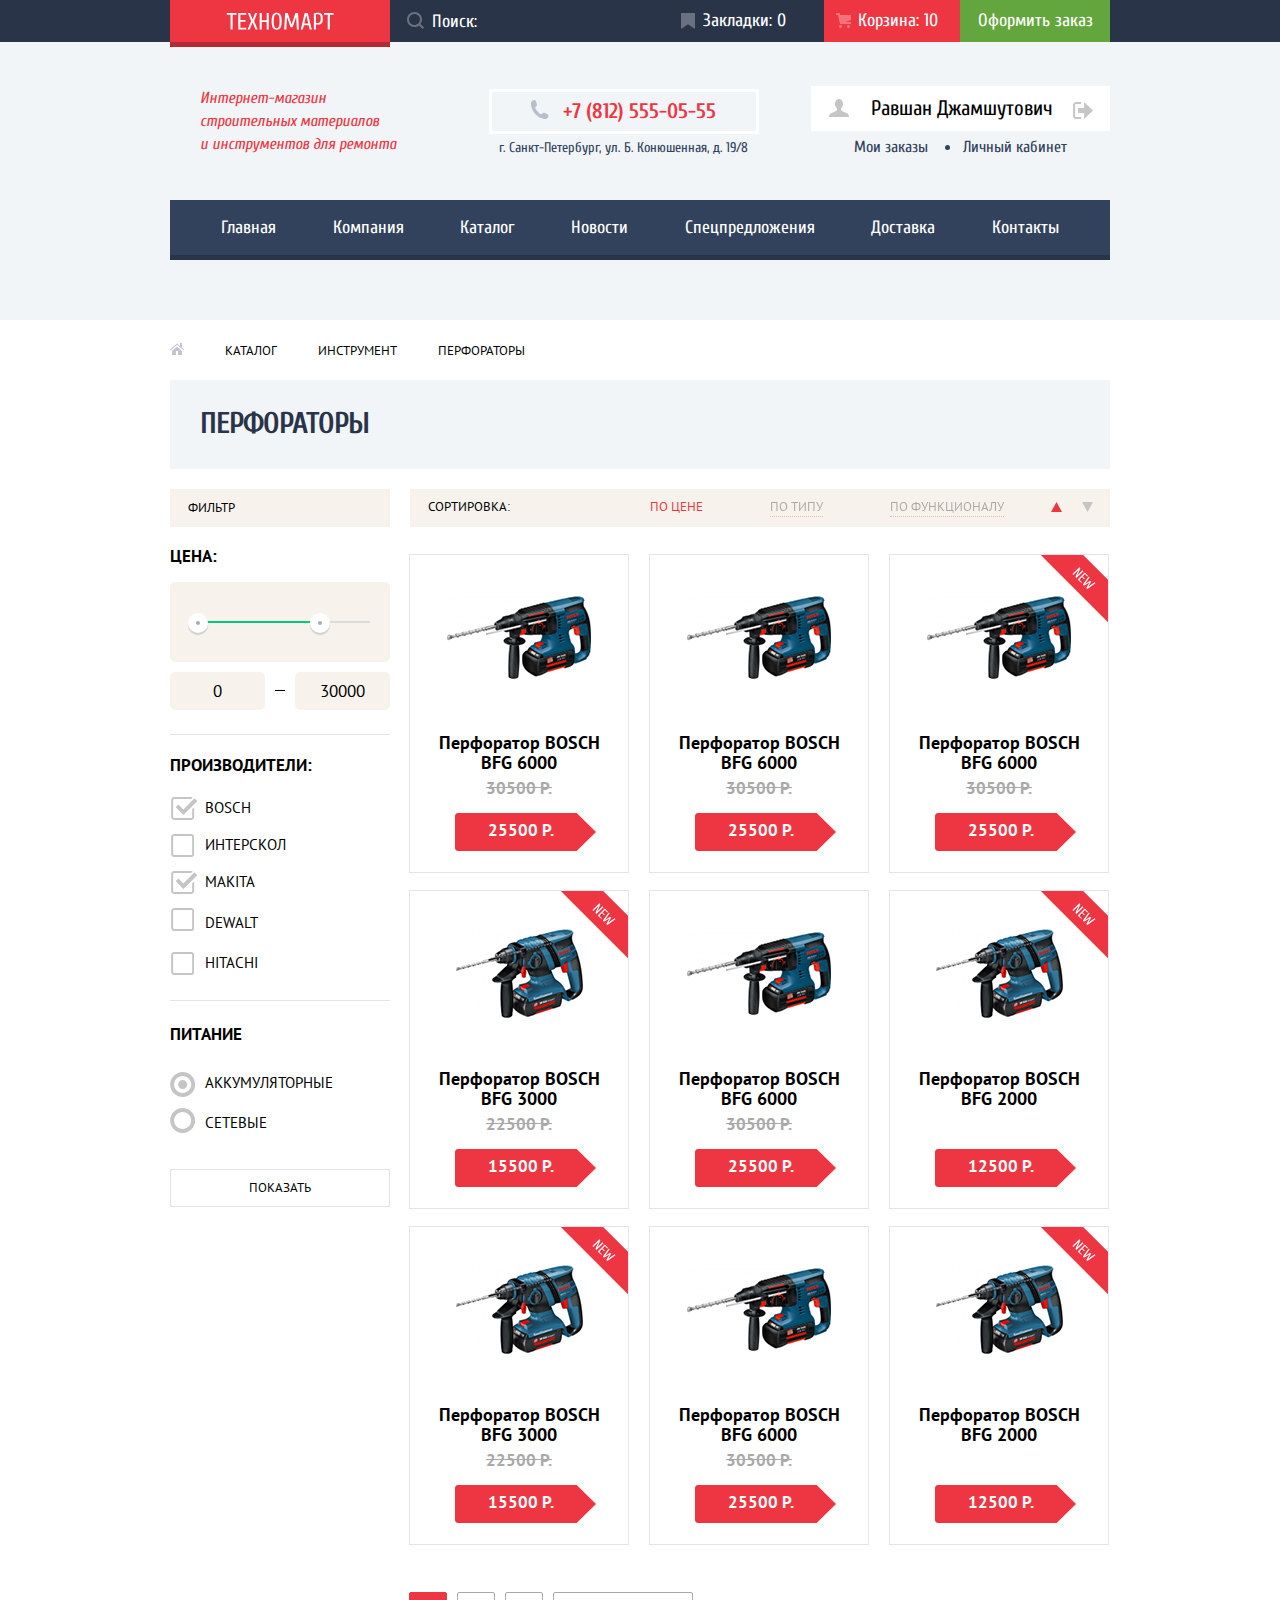
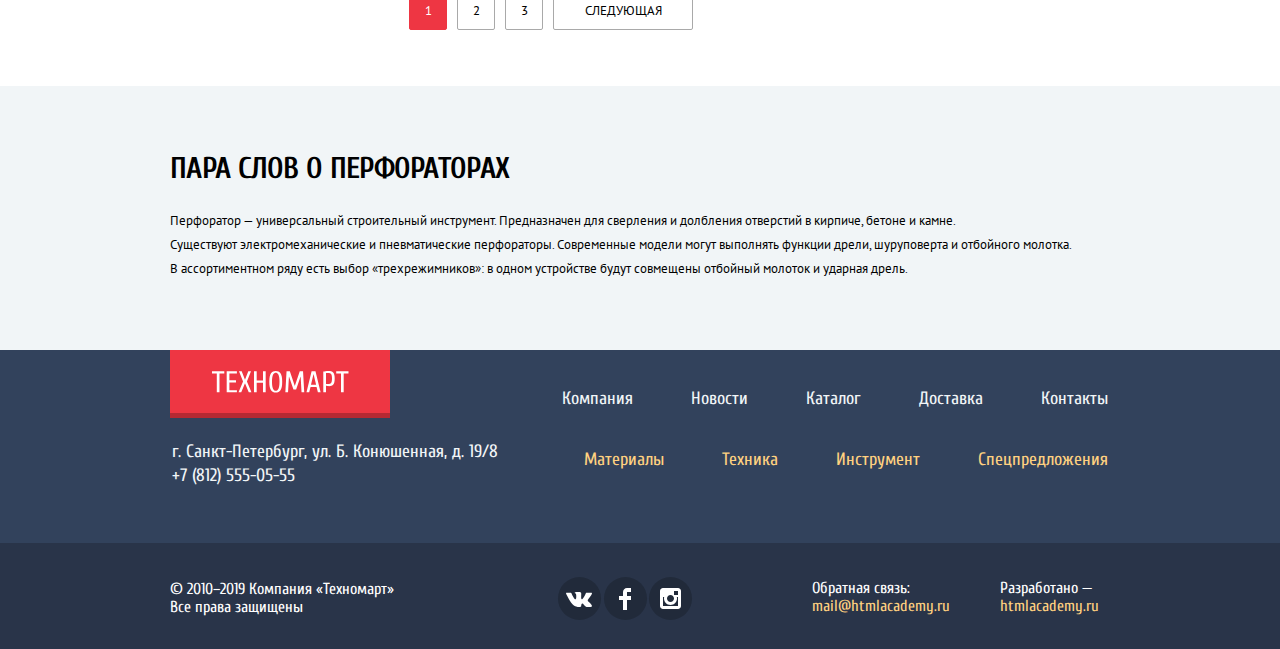
==== commit fa177de6: "доработка проекта техномарт для защиты" ====
--- a/catalog.html
+++ b/catalog.html
@@ -19,7 +19,9 @@
           <img src="img/logo-technomart.svg" width="108" height="18" alt="Логотип техномарта">
         </a>
         <form class="search" action="https://echo.htmlacademy.ru" method="post">
-          <input class="search-input" type="text" name="search" id="search-search" placeholder="Поиск:">
+          <label>
+            <input class="search-input" type="text" name="search" placeholder="Поиск:">
+          </label>
           <svg width="17" height="17" viewBox="0 0 17 17" fill="none" xmlns="http://www.w3.org/2000/svg">
             <path fill-rule="evenodd" clip-rule="evenodd"
               d="M13.458 12.044L17 15.586L15.586 17L12.044 13.458C10.782 14.421 9.21 15 7.5 15C3.35786 15 0 11.6421 0 7.5C0 3.35786 3.35786 0 7.5 0C11.6421 0 15 3.35786 15 7.5C15.0001 9.14309 14.4581 10.7403 13.458 12.044ZM7.5 2C4.467 2 2 4.467 2 7.5C2.00331 10.5362 4.4638 12.9967 7.5 13C10.532 13 13 10.532 13 7.5C13 4.467 10.532 2 7.5 2Z"
@@ -147,8 +149,8 @@
                 <div class="scale">
                   <div class="bar"></div>
                 </div>
-                <div class="toggle toggle-min" tabindex="0"></div>
-                <div class="toggle toggle-max" tabindex="0"></div>
+                <div class="toggle toggle-min" tabindex="0" aria-label="Ползунок минимальной цены"></div>
+                <div class="toggle toggle-max" tabindex="0" aria-label="Ползунок максимальной цены"></div>
               </div>
               <div class="price-controls">
                 <label class="min-price">
@@ -244,7 +246,7 @@
           <li class="product-item" tabindex="0">
             <div class="product-inner">
               <div class="img-inner">
-                <img src="img/snippet-945.png" width="144" height="128" alt="Фото перфоратора BOSH BFG 6000">
+                <img src="img/snippet-945.jpg" width="144" height="128" alt="Фото перфоратора BOSH BFG 6000">
               </div>
               <div class="btn-inner">
                 <a class="btn-cart" href="#">Купить</a>
@@ -261,7 +263,7 @@
           <li class="product-item" tabindex="0">
             <div class="product-inner">
               <div class="img-inner">
-                <img src="img/snippet-945.png" width="144" height="128" alt="Фото перфоратора BOSH BFG 6000">
+                <img src="img/snippet-945.jpg" width="144" height="128" alt="Фото перфоратора BOSH BFG 6000">
               </div>
               <div class="btn-inner">
                 <a class="btn-cart" href="#">Купить</a>
@@ -278,7 +280,7 @@
           <li class="product-item new-product" tabindex="0">
             <div class="product-inner">
               <div class="img-inner">
-                <img src="img/snippet-945.png" width="144" height="128" alt="Фото перфоратора BOSH BFG 6000">
+                <img src="img/snippet-945.jpg" width="144" height="128" alt="Фото перфоратора BOSH BFG 6000">
               </div>
               <div class="btn-inner">
                 <a class="btn-cart" href="#">Купить</a>
@@ -295,7 +297,7 @@
           <li class="product-item new-product" tabindex="0">
             <div class="product-inner">
               <div class="img-inner">
-                <img src="img/snippet-18927.png" width="127" height="112" alt="Фото перфоратора BOSH BFG 3000">
+                <img src="img/snippet-18927.jpg" width="127" height="112" alt="Фото перфоратора BOSH BFG 3000">
               </div>
               <div class="btn-inner">
                 <a class="btn-cart" href="#">Купить</a>
@@ -312,7 +314,7 @@
           <li class="product-item" tabindex="0">
             <div class="product-inner">
               <div class="img-inner">
-                <img src="img/snippet-945.png" width="144" height="128" alt="Фото перфоратора BOSH BFG 6000">
+                <img src="img/snippet-945.jpg" width="144" height="128" alt="Фото перфоратора BOSH BFG 6000">
               </div>
               <div class="btn-inner">
                 <a class="btn-cart" href="#">Купить</a>
@@ -329,7 +331,7 @@
           <li class="product-item new-product" tabindex="0">
             <div class="product-inner">
               <div class="img-inner">
-                <img src="img/snippet-18927.png" width="127" height="112" alt="Фото перфоратора BOSH BFG 2000">
+                <img src="img/snippet-18927.jpg" width="127" height="112" alt="Фото перфоратора BOSH BFG 2000">
               </div>
               <div class="btn-inner">
                 <a class="btn-cart" href="#">Купить</a>
@@ -346,7 +348,7 @@
           <li class="product-item new-product" tabindex="0">
             <div class="product-inner">
               <div class="img-inner">
-                <img src="img/snippet-18927.png" width="127" height="112" alt="Фото перфоратора BOSH BFG 3000">
+                <img src="img/snippet-18927.jpg" width="127" height="112" alt="Фото перфоратора BOSH BFG 3000">
               </div>
               <div class="btn-inner">
                 <a class="btn-cart" href="#">Купить</a>
@@ -363,7 +365,7 @@
           <li class="product-item" tabindex="0">
             <div class="product-inner">
               <div class="img-inner">
-                <img src="img/snippet-945.png" width="144" height="128" alt="Фото перфоратора BOSH BFG 6000">
+                <img src="img/snippet-945.jpg" width="144" height="128" alt="Фото перфоратора BOSH BFG 6000">
               </div>
               <div class="btn-inner">
                 <a class="btn-cart" href="#">Купить</a>
@@ -380,7 +382,7 @@
           <li class="product-item new-product" tabindex="0">
             <div class="product-inner">
               <div class="img-inner">
-                <img src="img/snippet-18927.png" width="127" height="112" alt="Фото перфоратора BOSH BFG 2000">
+                <img src="img/snippet-18927.jpg" width="127" height="112" alt="Фото перфоратора BOSH BFG 2000">
               </div>
               <div class="btn-inner">
                 <a class="btn-cart" href="#">Купить</a>
@@ -527,7 +529,7 @@
           <a href="https://mail@htmlacademy.ru">mail@htmlacademy.ru</a>
         </p>
         <p class=email>Разработано —<br>
-          <a href="https://htmlacademy.ru">htmlacademy.ru</a>
+          <a href="https://htmlacademy.ru/intensive/htmlcss">htmlacademy.ru</a>
         </p>
       </div>
     </div>
--- a/css/style.min.css
+++ b/css/style.min.css
@@ -1 +1 @@
-:root{--base-black:#000000;--base-red:#ee3643;--base-white:#ffffff;--base-gray-light:#f1f5f7;--base-gray-extra-light:#f3f7f9;--base-gray-extra-light-adv:#f4f4f4;--base-gray-light-dark:#c5c5c5;--base-gray-middle-adv:#cfcfcf;--base-gray:#a9a9a9;--base-gray-adv:#ababab;--base-gray-middle:#d7dcde;--special-gray-lightest-opacity:#d8d8d8;--special-grey-dark-opacity:rgba(169, 169, 169, 0.3);--base-gray-dark-adv:#405069;--base-gray-dakest:#212a3a;--base-green:#63a63e;--base-green-lightest:#00ca74;--base-light-green:#8ed78f;--inner-background:#f9f5f0;--base-beige:#f7f3ec;--light-pink:#dc91d8;--base-gold:#ffd180;--base-gold-light:#ffda96;--success:#5fbb2d;--special-red:#ca2732;--special-red-dark:#ba2732;--special-gold:#ffc047;--special-blue:#3bbce3;--special-dark-blue:#32425c;--special-light-black:#293449;--base-gray-normal:#3d546f;--base-green-dark:#367315;--special-green-dark:#518534;--special-white-opacity:rgba(255, 255, 255, 0.3);--special-black-light:#161d29;--base-gray-double-estra-light:#e5e5e5;--base-gray-extra-lightest:#f1f5f7;--special-grey-light-opacity:#c5c5c54d;--special-black-opacity:rgba(0, 0, 0, 0.24);--special-black-adv-opacity:rgba(0, 0, 0, 0.15)}*,::after,::before{-webkit-box-sizing:border-box;box-sizing:border-box}.page{height:100%}.page-body{min-width:960px;margin:0;padding:0;font-family:Cuprum,Tahoma,sans-serif;font-size:18px;font-weight:400;line-height:24px;color:var(--base-white);min-height:100%;display:-ms-grid;display:grid;-ms-grid-rows:-webkit-min-content 1fr -webkit-min-content;-ms-grid-rows:min-content 1fr min-content;grid-template-rows:-webkit-min-content 1fr -webkit-min-content;grid-template-rows:min-content 1fr min-content;-ms-flex-line-pack:start;align-content:start}.visually-hidden{position:absolute;width:1px;height:1px;margin:-1px;border:0;padding:0;white-space:nowrap;-webkit-clip-path:inset(100%);clip-path:inset(100%);clip:rect(0 0 0 0);overflow:hidden}a{color:var(--base-white);text-decoration:none}img{max-width:100%;height:auto}h3{margin:0;font-size:24px;font-weight:700;line-height:30px}.container{margin:0 auto;padding:0 10px;width:960px}.main-btn{display:block;outline:0;padding-top:11px;min-height:38px;font-size:14px;line-height:18px;text-transform:uppercase;text-align:center;background-color:var(--base-red)}.main-btn:focus,.main-btn:hover{background-color:var(--special-red)}.main-btn:active{background-color:var(--special-red-dark)}.main-header{display:-webkit-box;display:-ms-flexbox;display:flex;-webkit-box-orient:vertical;-webkit-box-direction:normal;-ms-flex-direction:column;flex-direction:column;background-color:var(--base-gray-light);min-width:100%}.main-header-top-bg{background-color:var(--special-light-black);min-height:42px}.main-header-top{position:relative;display:-webkit-box;display:-ms-flexbox;display:flex;-webkit-box-align:center;-ms-flex-align:center;align-items:center}.main-header-logo{display:block;position:absolute;width:220px;height:51px;margin-right:17px;padding-top:16px;background-color:var(--base-red);text-align:center;outline:0;-webkit-box-shadow:inset 0 -5px 0 var(--special-black-opacity);box-shadow:inset 0 -5px 0 var(--special-black-opacity)}.search{position:relative;margin-left:220px;display:-webkit-box;display:-ms-flexbox;display:flex;width:100%;height:42px}.search-input{background-color:var(--special-light-black);color:var(--base-white);border:none;height:100%;width:100%;font-size:18px;line-height:24px;padding-left:42px;outline:0}.search svg{position:absolute;left:17px;top:12px;opacity:.3}.search:hover svg{opacity:1}.search:focus{background-color:var(--base-white)}.search-input:focus+svg path{fill:var(--base-red)}.search-input::-webkit-input-placeholder{color:var(--base-white)}.search-input:focus{background-color:var(--base-white);color:var(--base-black)}.search-input::-moz-placeholder{color:var(--base-white)}.submenu-list{display:-webkit-box;display:-ms-flexbox;display:flex;-webkit-box-pack:end;-ms-flex-pack:end;justify-content:end;margin-right:0;margin-left:auto;height:100%}.submenu-list a{display:block;height:42px;text-align:center;margin:0;padding-top:9px;outline:0}.submenu-mark{position:relative;width:150px;padding-right:9px}.submenu-mark::before{content:"";position:absolute;width:14px;height:16px;background-image:url(../img/icons/icon-bookmark.svg);background-repeat:no-repeat;opacity:.3;top:13px;left:7px}.submenu-cart:focus::before,.submenu-cart:hover::before,.submenu-mark:focus::before,.submenu-mark:hover::before{opacity:1}.submenu-cart{position:relative;width:136px;padding-left:4px}.cart-catalog{padding-left:11px;background-color:var(--base-red)}.submenu-cart::before{content:"";position:absolute;width:15px;height:15px;top:13px;left:12px;background-image:url(../img/icons/icon-cart.svg);background-repeat:no-repeat;opacity:.3}.submenu-order{width:150px;background-color:var(--base-green)}.main-header-logo:active{background-color:var(--special-red-dark)}.submenu-cart:active,.submenu-mark:active{background-color:var(--special-black-light);opacity:.5}.submenu-order:active{opacity:.5}.submenu-order:focus,.submenu-order:hover{background-color:var(--success)}.personel-login{display:-webkit-box;display:-ms-flexbox;display:flex;-webkit-box-orient:vertical;-webkit-box-direction:normal;-ms-flex-direction:column;flex-direction:column;width:299px}.login{display:-webkit-box;display:-ms-flexbox;display:flex;-webkit-box-pack:center;-ms-flex-pack:center;justify-content:center;background-color:var(--base-white);height:45px;padding-top:12px;margin-bottom:7px}.personel-name{display:block;position:relative;margin:0;padding:0;padding-left:42px;padding-right:20px;color:var(--base-black);font-size:21px;line-height:21px;text-align:center;outline:0}.personel-name svg{position:absolute;left:0;top:1px}.personel-links{position:relative;display:-webkit-box;display:-ms-flexbox;display:flex;-ms-flex-pack:distribute;justify-content:space-around;padding-left:25px;padding-right:25px}.personel-links::after{position:absolute;content:"";background-color:var(--special-dark-blue);width:5px;height:5px;border-radius:50%;margin-top:-2px;margin-left:-16px;left:50%;top:50%}.personel-links a{font-size:16px;line-height:18px;text-align:center;color:var(--special-dark-blue)}.btn-logout{display:block;width:20px;height:17px;margin-top:4px;cursor:pointer}.personel-links a:focus,.personel-links a:hover{color:var(--base-red)}.personel-links a:active,.personel-name:active{color:var(--base-gray-light-dark)}.btn-logout:focus path,.btn-logout:hover path,.personel-name:focus path,.personel-name:hover path{fill:var(--special-dark-blue)}.btn-logout:active path,.personel-name:active path{fill:var(--base-gray-light-dark)}.main-header-about{display:-webkit-box;display:-ms-flexbox;display:flex;-webkit-box-pack:justify;-ms-flex-pack:justify;justify-content:space-between;-webkit-box-align:center;-ms-flex-align:center;align-items:center;min-height:158px}.header-desc{width:240px;color:var(--base-red);font-style:italic;font-size:16px;line-height:24px;margin:0;padding-left:30px}.find-us{width:270px;margin-top:7px;margin-left:15px}.сatalog-find-us{margin-left:26px}.сatalog-phone{padding-left:60px}.find-us .phone{display:block;position:relative;text-align:center;color:var(--base-red);font-size:21px;padding-top:4px;padding-bottom:5px;padding-left:24px;font-weight:700;line-height:30px;border:solid 3px var(--base-white);height:45px}.сatalog-find-us .phone{padding-left:32px}.phone::before{content:"";position:absolute;width:19px;height:19px;background-image:url(../img/icons/icon-phone.svg);background-repeat:no-repeat;top:8px;left:33px}.сatalog-find-us .phone::before{left:38px}.find-uss-addres{color:var(--special-dark-blue);font-size:14px;text-align:center;margin:0;margin-top:2px}.avtorisation{display:-webkit-box;display:-ms-flexbox;display:flex;-webkit-box-pack:justify;-ms-flex-pack:justify;justify-content:space-between;min-width:281px}.avtorisation a{display:block;height:45px;background-color:var(--base-white);color:var(--base-black);font-family:inherit;font-size:21px;line-height:21px;text-align:center;padding-top:12px;padding-right:9px;outline:0;cursor:pointer;margin-bottom:20px}.login-link{position:relative;width:121px}.login-link svg{padding-top:2px}.signin-link{width:150px;padding-left:10px}.login-link:focus,.login-link:hover,.signin-link:focus,.signin-link:hover{color:var(--base-red)}.login-link:focus path,.login-link:hover path{fill:var(--base-gray-normal)}.login-link:active,.signin-link:active{color:var(--base-gray-light-dark)}.header-nav{margin-bottom:60px;min-height:60px}.header-nav ul{margin:0;list-style:none}.header-nav-items{background-color:var(--special-dark-blue);-webkit-box-shadow:inset 0 -5px 0 var(--special-light-black);box-shadow:inset 0 -5px 0 var(--special-light-black);display:-webkit-box;display:-ms-flexbox;display:flex;-webkit-box-pack:justify;-ms-flex-pack:justify;justify-content:space-between;-ms-flex-wrap:wrap;flex-wrap:wrap;padding-left:23px;padding-right:23px}.header-nav-items li{-webkit-box-flex:1;-ms-flex-positive:1;flex-grow:1;min-height:60px;text-align:center;margin-left:auto;margin-right:auto;padding:0}.header-nav-items a{text-align:center;display:block;width:100%;height:100%;padding-top:16px;padding-bottom:20px;outline:0}.header-nav-items a:active,.header-nav-items a:focus,.header-nav-items a:hover{background-color:var(--special-light-black)}.header-nav-items a:active{opacity:.5}.catalog{display:-ms-grid;display:grid;-ms-grid-columns:220px 20px 1fr;grid-template-columns:220px 1fr;-ms-grid-rows:-webkit-min-content 20px -webkit-min-content 20px 1fr;-ms-grid-rows:min-content 20px min-content 20px 1fr;grid-template-rows:-webkit-min-content -webkit-min-content 1fr;grid-template-rows:min-content min-content 1fr;gap:20px;margin-top:20px;margin-bottom:46px}.catalog>:nth-child(1){-ms-grid-row:1;-ms-grid-column:1}.catalog>:nth-child(2){-ms-grid-row:1;-ms-grid-column:3}.catalog>:nth-child(3){-ms-grid-row:3;-ms-grid-column:1}.catalog>:nth-child(4){-ms-grid-row:3;-ms-grid-column:3}.catalog>:nth-child(5){-ms-grid-row:5;-ms-grid-column:1}.catalog>:nth-child(6){-ms-grid-row:5;-ms-grid-column:3}.beardcrumbs{grid-column:1/-1}.beardcrumbs ul{list-style:none;padding:0;margin:0}.beardcrumbs-list{display:-webkit-box;display:-ms-flexbox;display:flex;-webkit-box-pack:start;-ms-flex-pack:start;justify-content:flex-start;-ms-flex-wrap:wrap;flex-wrap:wrap}.home{background-image:url(../img/icons/icon-home.svg);background-repeat:no-repeat;width:14px;height:12px;margin-top:3px}.beardcrumbs-list li{position:relative}.beardcrumbs-list li:not(:first-child){margin-left:41px;margin-top:2px}.beardcrumbs-list li:not(:first-child)::before{content:"";position:absolute;width:8px;height:13px;background-image:url(../img/icons/Shape.svg);background-repeat:no-repeat;top:1px;left:-24px}.beardcrumbs-list a{display:block;font-family:"PT Sans",Tahoma,sans-serif;font-size:13px;line-height:18px;text-transform:uppercase;color:var(--base-black)}.filter,.sorting{font-family:"PT Sans",Tahoma,sans-serif;text-transform:uppercase;color:var(--base-black)}.filter{-ms-grid-column:1;grid-column:1/1;-ms-grid-row:3;-ms-grid-row-span:2;grid-row:3/5}.filter-sorting{height:38px;background-color:var(--base-beige);padding-left:18px;padding-top:10px}.filter-sorting h3,.sorting h3{font-weight:400;font-size:13px;line-height:18px;margin:0}.cost legend,.manufacturers legend,.power legend{font-weight:700;font-size:17px;line-height:30px}.cost legend{padding-top:14px;padding-bottom:11px}.manufacturers legend{padding-top:15px;padding-bottom:10px}.power legend{padding-top:18px;padding-bottom:20px}.filter-option{margin-bottom:19px;padding-left:37px}.cost,.manufacturers,.power{border:none;margin:0;padding:0}.cost,.manufacturers{border-bottom:1px solid var(--base-gray-double-estra-light)}.manufacturers-items,.power-items{font-size:15px;line-height:19px;text-transform:uppercase;margin:0;padding:0;list-style:none}.filter ul{margin:0;padding:0;list-style:none}.manufacturers-items li,.power li{position:relative;padding-top:8px;padding-bottom:10px}.manufacturers-items li:nth-child(4){padding-top:12px;padding-bottom:13px}.power li:first-child{padding-top:4px;padding-bottom:13px}.check-input,.radio-input{position:absolute;-webkit-appearance:none;-moz-appearance:none;appearance:none}.check{padding-left:35px;cursor:pointer}.check-box{position:absolute;width:23px;height:23px;background-image:url("data:image/svg+xml,%3Csvg width='24' height='23' viewBox='0 0 24 23' fill='none' xmlns='http://www.w3.org/2000/svg'%3E%3Cpath fill-rule='evenodd' clip-rule='evenodd' d='M3.16235 0H20.1624C21.8124 0 23.1624 1.35 23.1624 3V20C23.1624 21.65 21.8124 23 20.1624 23H3.16235C1.51235 23 0.162354 21.65 0.162354 20V3C0.162354 1.35 1.51235 0 3.16235 0ZM21.1624 3C21.1624 2.458 20.7044 2 20.1624 2H3.16235C2.62035 2 2.16235 2.458 2.16235 3V20C2.16235 20.542 2.62035 21 3.16235 21H20.1624C20.7044 21 21.1624 20.542 21.1624 20V3Z' fill='%23C5C5C5'/%3E%3C/svg%3E%0A");background-repeat:no-repeat;margin-left:23px;left:-22px;top:7px;cursor:pointer}.check-input:checked+.check-box{position:absolute;width:27px;height:23px;background-image:url("data:image/svg+xml,%3Csvg width='28' height='23' viewBox='0 0 28 23' fill='none' xmlns='http://www.w3.org/2000/svg'%3E%3Cpath d='M7.44735 7.48604L4.61835 10.315L12.4013 18.098L26.3333 4.16604L23.5053 1.33704L12.4013 12.439L7.44735 7.48604Z' fill='%23C5C5C5'/%3E%3Cpath d='M21.1624 20C21.1624 20.542 20.7044 21 20.1624 21H3.16235C2.62035 21 2.16235 20.542 2.16235 20V3C2.16235 2.458 2.62035 2 3.16235 2H20.0704L21.6554 0.415C21.2034 0.146542 20.688 0.00329969 20.1624 0H3.16235C1.51235 0 0.162354 1.35 0.162354 3V20C0.162354 21.65 1.51235 23 3.16235 23H20.1624C21.8124 23 23.1624 21.65 23.1624 20V10.171L21.1624 12.171V20Z' fill='%23C5C5C5'/%3E%3C/svg%3E%0A");background-repeat:no-repeat}.check-input:checked:focus+.check-box,.check-input:checked:hover+.check-box{background-image:url("data:image/svg+xml,%3Csvg width='27' height='23' viewBox='0 0 27 23' fill='none' xmlns='http://www.w3.org/2000/svg'%3E%3Cpath d='M7.44741 7.48604L4.61841 10.315L12.4014 18.098L26.3334 4.16604L23.5054 1.33704L12.4014 12.439L7.44741 7.48604Z' fill='%23B5B5B5'/%3E%3Cpath d='M21.1624 20C21.1624 20.542 20.7044 21 20.1624 21H3.16241C2.62041 21 2.16241 20.542 2.16241 20V3C2.16241 2.458 2.62041 2 3.16241 2H20.0704L21.6554 0.415C21.2034 0.146542 20.6881 0.00329969 20.1624 0H3.16241C1.51241 0 0.162415 1.35 0.162415 3V20C0.162415 21.65 1.51241 23 3.16241 23H20.1624C21.8124 23 23.1624 21.65 23.1624 20V10.171L21.1624 12.171V20Z' fill='%23B5B5B5'/%3E%3C/svg%3E%0A");background-repeat:no-repeat}.check-input:focus+.check-box,.check-input:hover+.check-box{background-image:url("data:image/svg+xml,%3Csvg width='24' height='23' viewBox='0 0 24 23' fill='none' xmlns='http://www.w3.org/2000/svg'%3E%3Cpath fill-rule='evenodd' clip-rule='evenodd' d='M3.16235 0H20.1624C21.8124 0 23.1624 1.35 23.1624 3V20C23.1624 21.65 21.8124 23 20.1624 23H3.16235C1.51235 23 0.162354 21.65 0.162354 20V3C0.162354 1.35 1.51235 0 3.16235 0ZM21.1624 3C21.1624 2.458 20.7044 2 20.1624 2H3.16235C2.62035 2 2.16235 2.458 2.16235 3V20C2.16235 20.542 2.62035 21 3.16235 21H20.1624C20.7044 21 21.1624 20.542 21.1624 20V3Z' fill='%23B5B5B5'/%3E%3C/svg%3E%0A");background-repeat:no-repeat}.check-input:disabled+.check-box{background-image:url("data:image/svg+xml,%3Csvg width='24' height='23' fill='none' xmlns='http://www.w3.org/2000/svg'%3E%3Cpath fill-rule='evenodd' clip-rule='evenodd' d='M3.162 0h17c1.65 0 3 1.35 3 3v17c0 1.65-1.35 3-3 3h-17c-1.65 0-3-1.35-3-3V3c0-1.65 1.35-3 3-3zm18 3c0-.542-.458-1-1-1h-17c-.542 0-1 .458-1 1v17c0 .542.458 1 1 1h17c.542 0 1-.458 1-1V3z' fill='%23B5B5B5' opacity='.3'/%3E%3C/svg%3E")}.check-input:checked:disabled+.check-box{background-image:url("data:image/svg+xml,%3Csvg width='27' height='23' fill='none' xmlns='http://www.w3.org/2000/svg'%3E%3Cg opacity='.3' fill='%23B5B5B5'%3E%3Cpath d='M7.447 7.486l-2.829 2.829 7.783 7.783L26.333 4.166l-2.828-2.829-11.104 11.102-4.954-4.953z'/%3E%3Cpath d='M21.162 20c0 .542-.458 1-1 1h-17c-.542 0-1-.458-1-1V3c0-.542.458-1 1-1H20.07L21.655.415A2.96 2.96 0 0020.162 0h-17c-1.65 0-3 1.35-3 3v17c0 1.65 1.35 3 3 3h17c1.65 0 3-1.35 3-3v-9.829l-2 2V20z'/%3E%3C/g%3E%3C/svg%3E")}.radio-box{position:absolute;width:26px;height:26px;background-image:url("data:image/svg+xml,%3Csvg width='26' height='25' viewBox='0 0 26 25' fill='none' xmlns='http://www.w3.org/2000/svg'%3E%3Cpath fill-rule='evenodd' clip-rule='evenodd' d='M0.162354 12.5C0.162354 5.597 5.75935 0 12.6624 0C19.5654 0 25.1624 5.597 25.1624 12.5C25.1624 19.403 19.5654 25 12.6624 25C5.75935 25 0.162354 19.403 0.162354 12.5ZM21.1624 12.5C21.1624 7.813 17.3494 4 12.6624 4C7.97535 4 4.16235 7.813 4.16235 12.5C4.16235 17.187 7.97535 21 12.6624 21C17.3494 21 21.1624 17.187 21.1624 12.5Z' fill='%23C5C5C5'/%3E%3C/svg%3E");background-repeat:no-repeat;margin-left:22px;left:-22px;top:3px}.radio-input:checked+.radio-box{background-image:url("data:image/svg+xml,%3Csvg width='26' height='25' viewBox='0 0 26 25' fill='none' xmlns='http://www.w3.org/2000/svg'%3E%3Cpath fill-rule='evenodd' clip-rule='evenodd' d='M0.162415 12.5C0.162415 5.597 5.75941 0 12.6624 0C19.5654 0 25.1624 5.597 25.1624 12.5C25.1624 19.403 19.5654 25 12.6624 25C5.75941 25 0.162415 19.403 0.162415 12.5ZM21.1624 12.5C21.1624 7.813 17.3494 4 12.6624 4C7.97541 4 4.16241 7.813 4.16241 12.5C4.16241 17.187 7.97541 21 12.6624 21C17.3494 21 21.1624 17.187 21.1624 12.5Z' fill='%23C5C5C5'/%3E%3Cpath d='M12.6624 17C15.1477 17 17.1624 14.9853 17.1624 12.5C17.1624 10.0147 15.1477 8 12.6624 8C10.1771 8 8.16241 10.0147 8.16241 12.5C8.16241 14.9853 10.1771 17 12.6624 17Z' fill='%23C5C5C5'/%3E%3C/svg%3E%0A");background-repeat:no-repeat}.radio-input:checked:focus+.radio-box,.radio-input:checked:hover+.radio-box{background-image:url("data:image/svg+xml,%3Csvg width='26' height='25' viewBox='0 0 26 25' fill='none' xmlns='http://www.w3.org/2000/svg'%3E%3Cpath fill-rule='evenodd' clip-rule='evenodd' d='M0.162415 12.5C0.162415 5.597 5.75941 0 12.6624 0C19.5654 0 25.1624 5.597 25.1624 12.5C25.1624 19.403 19.5654 25 12.6624 25C5.75941 25 0.162415 19.403 0.162415 12.5ZM21.1624 12.5C21.1624 7.813 17.3494 4 12.6624 4C7.97541 4 4.16241 7.813 4.16241 12.5C4.16241 17.187 7.97541 21 12.6624 21C17.3494 21 21.1624 17.187 21.1624 12.5Z' fill='%23B5B5B5'/%3E%3Cpath d='M12.6624 17C15.1477 17 17.1624 14.9853 17.1624 12.5C17.1624 10.0147 15.1477 8 12.6624 8C10.1771 8 8.16241 10.0147 8.16241 12.5C8.16241 14.9853 10.1771 17 12.6624 17Z' fill='%23B5B5B5'/%3E%3C/svg%3E%0A");background-repeat:no-repeat}.radio-input:focus+.radio-box,.radio-input:hover+.radio-box{background-image:url("data:image/svg+xml,%3Csvg width='26' height='25' viewBox='0 0 26 25' fill='none' xmlns='http://www.w3.org/2000/svg'%3E%3Cpath fill-rule='evenodd' clip-rule='evenodd' d='M0.162354 12.5C0.162354 5.597 5.75935 0 12.6624 0C19.5654 0 25.1624 5.597 25.1624 12.5C25.1624 19.403 19.5654 25 12.6624 25C5.75935 25 0.162354 19.403 0.162354 12.5ZM21.1624 12.5C21.1624 7.813 17.3494 4 12.6624 4C7.97535 4 4.16235 7.813 4.16235 12.5C4.16235 17.187 7.97535 21 12.6624 21C17.3494 21 21.1624 17.187 21.1624 12.5Z' fill='%23B5B5B5'/%3E%3C/svg%3E");background-repeat:no-repeat}.radio-input:disabled+.radio-box{background-image:url("data:image/svg+xml,%3Csvg width='27' height='27' viewBox='0 0 27 27' fill='none' xmlns='http://www.w3.org/2000/svg'%3E%3Cg opacity='0.3'%3E%3Cpath fill-rule='evenodd' clip-rule='evenodd' d='M1.16235 13.5C1.16235 6.597 6.75935 1 13.6624 1C20.5654 1 26.1624 6.597 26.1624 13.5C26.1624 20.403 20.5654 26 13.6624 26C6.75935 26 1.16235 20.403 1.16235 13.5ZM22.1624 13.5C22.1624 8.813 18.3494 5 13.6624 5C8.97535 5 5.16235 8.813 5.16235 13.5C5.16235 18.187 8.97535 22 13.6624 22C18.3494 22 22.1624 18.187 22.1624 13.5Z' fill='%23B5B5B5'/%3E%3Cpath d='M13.6624 0.5C6.48321 0.5 0.662354 6.32086 0.662354 13.5H1.66235C1.66235 6.87314 7.0355 1.5 13.6624 1.5V0.5ZM26.6624 13.5C26.6624 6.32086 20.8415 0.5 13.6624 0.5V1.5C20.2892 1.5 25.6624 6.87314 25.6624 13.5H26.6624ZM13.6624 26.5C20.8415 26.5 26.6624 20.6791 26.6624 13.5H25.6624C25.6624 20.1269 20.2892 25.5 13.6624 25.5V26.5ZM0.662354 13.5C0.662354 20.6791 6.48321 26.5 13.6624 26.5V25.5C7.0355 25.5 1.66235 20.1269 1.66235 13.5H0.662354ZM13.6624 5.5C18.0732 5.5 21.6624 9.08914 21.6624 13.5H22.6624C22.6624 8.53686 18.6255 4.5 13.6624 4.5V5.5ZM5.66235 13.5C5.66235 9.08914 9.2515 5.5 13.6624 5.5V4.5C8.69921 4.5 4.66235 8.53686 4.66235 13.5H5.66235ZM13.6624 21.5C9.2515 21.5 5.66235 17.9109 5.66235 13.5H4.66235C4.66235 18.4631 8.69921 22.5 13.6624 22.5V21.5ZM21.6624 13.5C21.6624 17.9109 18.0732 21.5 13.6624 21.5V22.5C18.6255 22.5 22.6624 18.4631 22.6624 13.5H21.6624Z' fill='black'/%3E%3C/g%3E%3C/svg%3E%0A");background-repeat:no-repeat}.radio-input:checked:disabled+.radio-box{background-image:url("data:image/svg+xml,%3Csvg width='26' height='25' viewBox='0 0 26 25' fill='none' xmlns='http://www.w3.org/2000/svg'%3E%3Cg opacity='0.3'%3E%3Cpath fill-rule='evenodd' clip-rule='evenodd' d='M0.162415 12.5C0.162415 5.597 5.75941 0 12.6624 0C19.5654 0 25.1624 5.597 25.1624 12.5C25.1624 19.403 19.5654 25 12.6624 25C5.75941 25 0.162415 19.403 0.162415 12.5ZM21.1624 12.5C21.1624 7.813 17.3494 4 12.6624 4C7.97541 4 4.16241 7.813 4.16241 12.5C4.16241 17.187 7.97541 21 12.6624 21C17.3494 21 21.1624 17.187 21.1624 12.5Z' fill='%23B5B5B5'/%3E%3Cpath d='M12.6624 17C15.1477 17 17.1624 14.9853 17.1624 12.5C17.1624 10.0147 15.1477 8 12.6624 8C10.1771 8 8.16241 10.0147 8.16241 12.5C8.16241 14.9853 10.1771 17 12.6624 17Z' fill='%23B5B5B5'/%3E%3C/g%3E%3C/svg%3E");background-repeat:no-repeat}.range-controls{position:relative;height:80px;padding:39px 20px;background-color:var(--base-beige);border-radius:5px;margin-bottom:10px}.range-controls .scale{height:2px;background:var(--base-gray-middle)}.range-controls .bar{width:70%;height:2px;background:var(--base-green-lightest)}.range-controls .toggle{position:absolute;top:31px;left:0;-webkit-box-sizing:content-box;box-sizing:content-box;width:4px;height:4px;padding:0;border:8px solid var(--base-white);background-color:var(--base-gray-adv);-webkit-box-shadow:0 2px 1px 0 var(--base-gray-middle-adv);box-shadow:0 2px 1px 0 var(--base-gray-middle-adv);border-radius:50%;cursor:pointer}.range-controls .toggle-min{left:18px}.range-controls .toggle-max{left:140px}.price-controls{position:relative;display:-webkit-box;display:-ms-flexbox;display:flex;-webkit-box-pack:justify;-ms-flex-pack:justify;justify-content:space-between;margin-bottom:24px}.price-controls::after{content:"";position:absolute;display:block;width:10px;height:1px;background-color:var(--base-black);right:50%;top:18px;margin-right:-5px}.price-controls input{width:95px;height:38px;text-align:center;border:none;border-radius:5px;font-family:inherit;font-size:inherit;padding:0 10px;background-color:var(--base-beige)}input[type=number]{-moz-appearance:textfield;-webkit-appearance:textfield;appearance:textfield}input::-webkit-inner-spin-button,input::-webkit-outer-spin-button{-webkit-appearance:none;appearance:none}.manufacturers{padding-bottom:18px}.power{margin-bottom:27px}.sorting{display:-webkit-box;display:-ms-flexbox;display:flex;-webkit-box-pack:justify;-ms-flex-pack:justify;justify-content:space-between}.filter-btn{font-family:inherit;font-size:13px;line-height:18px;text-transform:uppercase;text-align:center;width:220px;height:38px;margin:0;background-color:var(--base-white);border:1px solid var(--base-gray-double-estra-light);cursor:pointer;outline:0}.filter-btn:focus,.filter-btn:hover{border-color:var(--special-grey-light-opacity);outline:0}.filter-btn:active{border-color:var(--base-red);outline:0}.sorting{background-color:var(--base-beige);padding-top:9px;padding-left:19px;grid-column:2/-1;-ms-grid-row:3;grid-row:3/3;padding-top:9px;padding-left:18px;height:38px}.sorting-list{display:-webkit-box;display:-ms-flexbox;display:flex;-webkit-box-pack:end;-ms-flex-pack:end;justify-content:flex-end;-ms-flex-wrap:wrap;flex-wrap:wrap;list-style:none;margin:0;padding:0;width:443px;margin-right:20px}.sorting-item{display:block;color:var(--base-black);opacity:.3;border-bottom:1px dotted var(--base-red);font-size:13px;line-height:18px;outline:0}.sort-current-items,.sort-current-items path{color:var(--base-red);fill:var(--base-red);opacity:1;border:none;pointer-events:none}.sorting-list li:not(:first-child):not(:last-child){margin-left:67px}.sorting-item:focus,.sorting-item:hover{color:var(--base-black);opacity:1;border-bottom:1px solid var(--base-red)}.sorting-item:active{border:none;color:var(--base-red)}.ascending-list{display:-webkit-box;display:-ms-flexbox;display:flex;-webkit-box-pack:justify;-ms-flex-pack:justify;justify-content:space-between;width:41px;margin-left:45px}.sorting-ascending,.sorting-descending{display:block;outline:0}.sorting-ascending{-webkit-transform:rotate(180deg);-ms-transform:rotate(180deg);transform:rotate(180deg);margin-top:-2px;margin-left:2px}.sorting-descending{margin-right:-3px;margin-top:-4px}.sorting-ascending:focus path,.sorting-ascending:hover path,.sorting-descending:focus path,.sorting-descending:hover path{fill:var(--base-black)}.sorting-ascending:active path,.sorting-descending:active path{fill:var(--base-red)}.offer-items{display:-ms-grid;display:grid;-ms-grid-columns:300px 20px 300px 20px 300px;grid-template-columns:300px 300px 300px;-ms-grid-rows:-webkit-min-content 20px -webkit-min-content 20px -webkit-min-content;-ms-grid-rows:min-content 20px min-content 20px min-content;grid-template-rows:-webkit-min-content -webkit-min-content -webkit-min-content;grid-template-rows:min-content min-content min-content;gap:20px;margin-top:59px;margin-bottom:59px}.offer-items>:nth-child(1){-ms-grid-row:1;-ms-grid-column:1}.offer-items>:nth-child(2){-ms-grid-row:1;-ms-grid-column:3}.offer-items>:nth-child(3){-ms-grid-row:1;-ms-grid-column:5}.offer-items>:nth-child(4){-ms-grid-row:3;-ms-grid-column:1}.offer-items>:nth-child(5){-ms-grid-row:3;-ms-grid-column:3}.offer-items>:nth-child(6){-ms-grid-row:3;-ms-grid-column:5}.offer-items>:nth-child(7){-ms-grid-row:5;-ms-grid-column:1}.offer-items>:nth-child(8){-ms-grid-row:5;-ms-grid-column:3}.offer-items>:nth-child(9){-ms-grid-row:5;-ms-grid-column:5}.item{position:relative;height:123px;width:300px;display:-webkit-box;display:-ms-flexbox;display:flex;-ms-flex-pack:distribute;justify-content:space-around;-webkit-box-orient:vertical;-webkit-box-direction:normal;-ms-flex-direction:column;flex-direction:column;padding-left:22px;padding-bottom:14px;padding-top:14px}.new-offer::before,.new-product::before{content:"";position:absolute;background-image:url(../img/new.svg);background-repeat:no-repeat;top:0;right:0;width:70px;height:70px;z-index:10}.materials{background-color:var(--special-gold);background-image:url(../img/icons/icon-1.svg);background-repeat:no-repeat;background-position:213px 30px}.tools{background-color:var(--special-blue);background-image:url(../img/icons/icon-2.svg);background-repeat:no-repeat;background-position:194px 34px}.technology{background-color:var(--light-pink);background-image:url(../img/icons/icon-3.svg);background-repeat:no-repeat;background-position:191px 31px}.discount{-ms-grid-row:2;-ms-grid-row-span:1;grid-row:2/3;background-color:var(--base-light-green);background-image:url(../img/icons/icon-4.svg);background-repeat:no-repeat;background-position:196px 26px}.dilivery{-ms-grid-row:3;-ms-grid-row-span:1;grid-row:3/4;-ms-grid-column:3;-ms-grid-column-span:1;grid-column:3/4;background-color:var(--special-gold);background-image:url(../img/icons/icon-5.svg);background-repeat:no-repeat;background-position:191px 32px}.offer-button{display:block;outline:0;width:135px;height:38px;padding:10px;font-size:14px;line-height:18px;background-color:var(--special-white-opacity);text-transform:uppercase;text-align:center;color:var(--base-white)}.offer-button:focus,.offer-button:hover{background-color:var(--special-grey-light-opacity)}.offer-button:active{background-color:var(--special-grey-dark-opacity)}.slider-wrapper{-ms-grid-row:2;-ms-grid-row-span:2;grid-row:2/4;-ms-grid-column:1;-ms-grid-column-span:2;grid-column:1/3;width:620px;height:266px}.slider-item{position:relative;background-color:var(--base-gray);width:620px;height:266px}.slider-items{position:relative;width:620px;height:266px}.slider-list{margin:0;padding:0;list-style:none}.slider-controls{position:absolute;left:50%;margin-left:-15px;bottom:36px;z-index:20;display:-webkit-box;display:-ms-flexbox;display:flex;width:32px;-webkit-box-pack:justify;-ms-flex-pack:justify;justify-content:space-between}.slider-toggle{padding:0;width:10px;height:10px;background-color:var(--base-white);border:2px solid var(--base-white);border-radius:50%;cursor:pointer}.slider-controls .current{background-color:var(--base-red)}.slide{display:none}.slide-active{display:block}.slider-arrows{position:absolute;left:24px;bottom:104px;z-index:20;display:-webkit-box;display:-ms-flexbox;display:flex;width:576px;-webkit-box-pack:justify;-ms-flex-pack:justify;justify-content:space-between}.slider-arrows button{padding:0;background-image:url(../img/icons/Shape-big.svg);border:none;background-color:transparent;width:23px;height:40px;cursor:pointer}.next{-webkit-transform:rotate(180deg);-ms-transform:rotate(180deg);transform:rotate(180deg)}.slider-item h3{position:absolute;margin:0;margin-top:19px;max-height:36px;overflow:hidden;top:4px;left:23px;font-size:36px;font-weight:700;line-height:36px;text-transform:uppercase}.slide-desc{position:absolute;margin:0;font-size:18px;line-height:24px;top:64px;left:23px;margin:0;margin-bottom:10px;max-height:20px;overflow:hidden}.slider-item .main-btn{position:absolute;width:192px;bottom:0;margin-left:24px;margin-bottom:27px}.catalog-title-bg{grid-column:1/-1;background-color:var(--base-gray-light);min-height:89px;padding-top:29px;padding-bottom:29px;padding-left:30px}.linear-title{font-family:Cuprum,Tahoma,sans-serif;text-transform:uppercase;font-size:30px;line-height:30px;letter-spacing:0;color:var(--special-light-black);margin:0;letter-spacing:-1px}.popular-products{display:-ms-grid;display:grid;gap:20px;margin-bottom:70px}.popular-products ul{list-style:none;margin:0;padding:0}.title-inner{display:-webkit-box;display:-ms-flexbox;display:flex;-webkit-box-pack:justify;-ms-flex-pack:justify;justify-content:space-between;-webkit-box-align:center;-ms-flex-align:center;align-items:center;height:89px;background-color:var(--inner-background)}.subtitle{margin:0;margin-left:28px;text-transform:uppercase;font-size:30px;line-height:30px;letter-spacing:-1px;color:var(--special-dark-blue)}.popular-products .title-inner a{margin-right:15px}.popular-manufacturers .title-inner a{margin-right:18px}.popular-products-list{display:-ms-grid;display:grid;gap:20px;-ms-grid-columns:220px 20px 220px 20px 220px 20px 220px;grid-template-columns:220px 220px 220px 220px}.product-item{display:-webkit-box;display:-ms-flexbox;display:flex;-webkit-box-orient:vertical;-webkit-box-direction:normal;-ms-flex-direction:column;flex-direction:column;-webkit-box-pack:start;-ms-flex-pack:start;justify-content:flex-start;-webkit-box-align:center;-ms-flex-align:center;align-items:center;position:relative;border:1px solid var(--base-gray-double-estra-light);font-family:"PT Sans",Tahoma,sans-serif;color:var(--base-black);font-weight:700;font-size:17px;line-height:18px;text-align:center;padding:0;margin:0;padding-top:2px;outline:0}.product-item h3{font-size:18px;line-height:20px;font-weight:700;margin:0;margin-bottom:6px}.product-item .price{color:var(--base-gray);-webkit-text-decoration-line:line-through;text-decoration-line:line-through;text-transform:uppercase;margin:0;margin-bottom:16px;height:18px}.product-item .sale{position:relative;width:141px;height:38px;background-image:url(../img/red-button.svg);background-repeat:no-repeat;color:var(--base-white);margin:0;margin-bottom:21px;margin-left:13px;padding-top:8px;padding-right:9px}.product-inner{position:relative;display:-webkit-box;display:-ms-flexbox;display:flex;-webkit-box-orient:vertical;-webkit-box-direction:normal;-ms-flex-direction:column;flex-direction:column;-webkit-box-pack:center;-ms-flex-pack:center;justify-content:center;-ms-flex-line-pack:center;align-content:center;width:184px;height:164px;margin-bottom:12px}.img-inner{width:100%}.btn-inner{position:absolute;top:0;left:0;display:-webkit-box;display:-ms-flexbox;display:flex;-webkit-box-orient:vertical;-webkit-box-direction:normal;-ms-flex-direction:column;flex-direction:column;-webkit-box-align:center;-ms-flex-align:center;align-items:center;width:184px;height:164px;padding-top:40px;display:none;background-color:var(--base-white)}.product-item:focus,.product-item:hover{-webkit-box-shadow:0 4px 20px var(--special-black-adv-opacity);box-shadow:0 4px 20px var(--special-black-adv-opacity)}.product-item:focus-within .btn-inner,.product-item:hover .btn-inner{display:-webkit-box;display:-ms-flexbox;display:flex}.btn-cart,.btn-mark{font-family:Cuprum,Tahoma,sans-serif;font-size:14px;line-height:18px;text-transform:uppercase;text-align:center;width:135px;height:38px;outline:0}.btn-cart{display:block;position:relative;background-color:var(--base-green);-webkit-box-shadow:inset 0 -3px 0 var(--base-green-dark);box-shadow:inset 0 -3px 0 var(--base-green-dark);margin-bottom:10px;border-radius:2px;padding-top:10px}.btn-cart::before{position:absolute;content:"";width:15px;height:15px;background-image:url(../img/icons/icon-cart.svg);background-repeat:no-repeat;opacity:.3;left:25px}.btn-mark{color:var(--special-dark-blue);background:var(--base-white);border:3px solid var(--base-green);border-radius:2px}.btn-cart:focus,.btn-cart:hover{background-color:var(--success)}.btn-cart:active{background-color:var(--special-green-dark)}.btn-mark:focus,.btn-mark:hover{border:3px solid var(--special-dark-blue)}.btn-mark:active{opacity:.5}.products{display:-ms-grid;display:grid;gap:20px;margin-top:7px;margin-left:-1px}.products ul{list-style:none;padding:0;margin:0}.products-list{display:-ms-grid;display:grid;-ms-grid-columns:220px 20px 220px 20px 220px;grid-template-columns:220px 220px 220px;-webkit-column-gap:20px;-moz-column-gap:20px;column-gap:20px;row-gap:17px}.pagination-box{display:-webkit-box;display:-ms-flexbox;display:flex;-webkit-box-align:end;-ms-flex-align:end;align-items:flex-end;margin-top:27px}.pagination-box ul{list-style:none;margin:0;padding:0}.pagination-list{display:-webkit-box;display:-ms-flexbox;display:flex;-ms-flex-wrap:wrap;flex-wrap:wrap}.pagination-item{display:block;width:38px;height:38px;margin-right:10px;margin-bottom:10px;outline:0}.pagination-box .paginataion-next:focus,.pagination-box .paginataion-next:hover,.pagination-item:focus,.pagination-item:hover{border:1px solid var(--base-gray-light-dark)}.pagination-box .paginataion-next:active,.pagination-item:active{border:1px solid var(--base-red)}.pagination-box .paginataion-next,.pagination-item{border:solid 1px var(--base-gray);border-radius:2px;color:var(--base-black);text-align:center;padding-top:9px;font-family:"PT Sans",Tahoma,sans-serif;font-size:13px;line-height:18px;text-transform:uppercase}.pagination-box .paginataion-next,.pagination-item{font-family:"PT Sans",Tahoma,sans-serif;color:var(--base-black);font-size:13px;line-height:18px}.pagination-current{background-color:var(--base-red);color:var(--base-white);border:solid 1px var(--base-red);pointer-events:none}.paginataion-next{display:block;width:140px;height:38px;background-color:var(--base-white);margin-bottom:10px;outline:0}.popular-manufacturers{display:-ms-grid;display:grid;gap:20px;margin-bottom:70px}.subtitle-btn{width:192px;margin-bottom:4px}.popular-manufacturers-items{display:-ms-grid;display:grid;-ms-grid-columns:220px 20px 220px 20px 220px 20px 220px;grid-template-columns:220px 220px 220px 220px;gap:20px}.popular-manufacturers ul{margin:0;padding:0;list-style:none}.popular-manufacturers img{-o-object-fit:contain;object-fit:contain}.popular-manufacturers-items a{display:-webkit-box;display:-ms-flexbox;display:flex;outline:0;width:220px;height:145px;-webkit-box-pack:center;-ms-flex-pack:center;justify-content:center;-webkit-box-align:center;-ms-flex-align:center;align-items:center;border:solid 1px var(--base-gray-double-estra-light)}.popular-manufacturers-items a:focus,.popular-manufacturers-items a:hover{-webkit-box-shadow:0 4px 20px var(--special-black-adv-opacity);box-shadow:0 4px 20px var(--special-black-adv-opacity)}.popular-manufacturers-items a:active{opacity:.5;-webkit-box-shadow:0 4px 20px var(--special-black-adv-opacity);box-shadow:0 4px 20px var(--special-black-adv-opacity)}.services{display:-ms-grid;display:grid;grid-row:min-content min-content 1fr;grid-column:240px 1fr;-webkit-column-gap:80px;-moz-column-gap:80px;column-gap:80px}.services h2{font-size:30px;line-height:30px;text-transform:uppercase;color:var(--base-black);-ms-grid-column:1;-ms-grid-column-span:2;grid-column:1/3;margin-top:64px;letter-spacing:-1px}.services p{margin:0;margin-bottom:70px;-ms-grid-column:1;-ms-grid-column-span:2;grid-column:1/3}.inner,.services{background:var(--base-gray-light)}.text{font-family:"PT Sans",Tahoma,sans-serif;color:var(--base-black);font-size:13px;line-height:24px}.services ul{list-style:none;margin:0;padding:0}.services-item{position:relative;-ms-grid-row:3;-ms-grid-row-span:1;grid-row:3/4;-ms-grid-column:1;grid-column:1/1;padding-bottom:90px}.services-item::after{position:absolute;content:"";background-image:url(../img/shadow.png);background-repeat:no-repeat;width:10px;height:279px;right:0;top:-46px;z-index:5}.services-btn{border:none;width:240px;height:61px;color:var(--base-white);padding-left:22px;font-weight:700;font-size:21px;line-height:30px;text-align:left;outline:0;cursor:pointer;background-color:var(--special-dark-blue);-webkit-box-shadow:0 1px 0 var(--special-light-black),inset 0 1px 0 var(--base-gray-dark-adv);box-shadow:0 1px 0 var(--special-light-black),inset 0 1px 0 var(--base-gray-dark-adv)}.services-btn:disabled{pointer-events:none}.current-btn{background-color:var(--base-white);-webkit-box-shadow:0 1px 0 var(--base-white);box-shadow:0 1px 0 var(--base-white);color:var(--special-dark-blue)}.services-btn:focus,.services-btn:hover{background-color:var(--special-light-black)}.services-btn:active{background-color:var(--base-white);color:var(--special-dark-blue);-webkit-box-shadow:0 1px 0 var(--base-white);box-shadow:0 1px 0 var(--base-white)}.credit-btn{width:195px}.items-desc{list-style:none;-ms-grid-row:3;-ms-grid-row-span:1;grid-row:3/4;-ms-grid-column:3;-ms-grid-column-span:-1;grid-column:3/2;display:-ms-grid;display:grid}.item-desc h3{font-size:30px;line-height:30px;text-transform:uppercase;color:var(--special-dark-blue);margin-bottom:30px;letter-spacing:-1px}.item-desc{display:none;grid-row:1/-1;-ms-grid-column:1;-ms-grid-column-span:1;grid-column:1/2;width:620px;min-height:283px}.serv-item-active{display:block}.desc-delivery{background-image:url(../img/bg-delivery.png);background-repeat:no-repeat;background-position:bottom right}.desc-guarantee{background-image:url(../img/bg-guarantee.png);background-repeat:no-repeat;background-position:bottom right}.desc-credit{background-image:url(../img/bg-credit.png);background-repeat:no-repeat;background-position:bottom right}.about-us-box{display:-webkit-box;display:-ms-flexbox;display:flex;-webkit-box-pack:justify;-ms-flex-pack:justify;justify-content:space-between;margin-bottom:70px;margin-top:70px}.about-us{display:-webkit-box;display:-ms-flexbox;display:flex;-webkit-box-orient:vertical;-webkit-box-direction:normal;-ms-flex-direction:column;flex-direction:column;-webkit-box-pack:justify;-ms-flex-pack:justify;justify-content:space-between;width:478px;height:356px}.transport-items{font-size:18px;line-height:24px;margin:0;padding:0}.transport-items li{position:relative;list-style:none;padding-left:37px;color:var(--base-black)}.transport-items li:not(:last-child){margin-bottom:12px}.transport-items li::before{position:absolute;content:"";width:25px;height:2px;background-image:url(../img/marker.svg);background-repeat:no-repeat;top:13px;left:0}.transport-items li:last-child::before{top:9px}.contacts{display:-webkit-box;display:-ms-flexbox;display:flex;-webkit-box-orient:vertical;-webkit-box-direction:normal;-ms-flex-direction:column;flex-direction:column;-webkit-box-pack:justify;-ms-flex-pack:justify;justify-content:space-between;width:300px;height:356px}.about-us h2,.contacts h2{font-size:30px;line-height:30px;text-transform:uppercase;color:var(--base-black);margin:0;letter-spacing:-1px}.about-us p{margin:0;margin-top:24px}.contacts p{margin:0;margin-top:23px}.contacts .map-link{padding-top:24px;margin-top:10px}.about-us .main-btn{width:220px;margin-top:20px}.contacts .main-btn{margin:0;margin-top:20px;width:100%}.about-products{padding-bottom:69px;padding-top:68px}.about-products h2,.about-products p{padding:0;margin:0}.about-products h2{font-size:30px;line-height:30px;color:var(--base-black);text-transform:uppercase;margin-bottom:25px;letter-spacing:-.7px}.main-footer{background:var(--special-dark-blue)}.footer-nav-box{display:-webkit-box;display:-ms-flexbox;display:flex;-webkit-box-pack:justify;-ms-flex-pack:justify;justify-content:space-between;min-height:193px}.footer-logo-contacts{display:-webkit-box;display:-ms-flexbox;display:flex;-webkit-box-orient:vertical;-webkit-box-direction:normal;-ms-flex-direction:column;flex-direction:column;-webkit-box-flex:1;-ms-flex-positive:1;flex-grow:1;min-width:321px}.logo-footer{display:block;width:220px;height:68px;background-color:var(--base-red);-webkit-box-shadow:inset 0 -5px 0 var(--special-black-opacity);box-shadow:inset 0 -5px 0 var(--special-black-opacity);text-align:center;padding-top:20px}.footer-find-us{margin:0;margin-top:22px;padding-left:2px;color:var(--base-gray-light)}.footer-find-us a{color:var(--base-gray-light)}.footer-nav-list{display:-webkit-box;display:-ms-flexbox;display:flex;-webkit-box-orient:vertical;-webkit-box-direction:normal;-ms-flex-direction:column;flex-direction:column;text-align:center;-webkit-box-flex:1;-ms-flex-positive:1;flex-grow:1}.footer-nav-list .nav-items,.footer-nav-list .subnav-items{display:-webkit-box;display:-ms-flexbox;display:flex;-webkit-box-pack:end;-ms-flex-pack:end;justify-content:flex-end;-ms-flex-wrap:wrap;flex-wrap:wrap;padding-top:37px;padding-right:2px;color:var(--base-gray-light)}.footer-nav-list a:not(last-child){margin-left:58px}.nav-items a{color:var(--base-gray-light);outline:0}.nav-items,.subnav-items{list-style:none;padding:0;margin:0}.subnav-items a{color:var(--base-gold);outline:0}.nav-items a:focus,.nav-items a:hover,.subnav-items a:focus,.subnav-items a:hover{text-decoration:underline}.nav-items a:active{opacity:.5;text-decoration:none}.subnav-items a:active{color:var(--base-gold);opacity:.5;text-decoration:none}.footer-inner{background-color:var(--special-light-black)}.email a,.site a{color:var(--base-gold)}.email a:focus,.email a:hover,.site a:focus,.site a:hover{text-decoration:underline}.email a:active,.site a:active{color:var(--base-red);text-decoration:none}.email,.footer-copyright-text,.site{font-size:16px;line-height:18px;margin:0;margin-top:36px}.footer-social{margin:0;padding:0;margin-top:34px;margin-bottom:29px;margin-left:43px;width:136px}.social-item{display:-webkit-box;display:-ms-flexbox;display:flex;outline:0;-webkit-box-align:center;-ms-flex-align:center;align-items:center;-webkit-box-pack:center;-ms-flex-pack:center;justify-content:center;width:43px;height:43px;background-color:var(--base-gray-dakest);border-radius:50%}.social-item:active,.social-item:focus,.social-item:hover{background-color:var(--base-red)}.footer-social ul{list-style:none;margin:0 auto;padding:0}.social-items{display:-webkit-box;display:-ms-flexbox;display:flex;-ms-flex-wrap:wrap;flex-wrap:wrap;-webkit-box-pack:justify;-ms-flex-pack:justify;justify-content:space-between}.social-items li{margin-right:2px}.copyright{display:-webkit-box;display:-ms-flexbox;display:flex;-webkit-box-pack:end;-ms-flex-pack:end;justify-content:flex-end}.footer-copyright-text{width:227px;margin:0;margin-top:21px;margin-right:auto}.site{max-width:137px;margin-left:auto;margin-right:51px;margin-top:36px}.email{max-width:98px;margin-right:12px;margin-top:36px}.email a,.site a{outline:0}.popup-writeus{display:-webkit-box;display:-ms-flexbox;display:flex;display:none;position:relative;-webkit-box-pack:center;-ms-flex-pack:center;justify-content:center;-webkit-box-align:center;-ms-flex-align:center;align-items:center;width:620px;height:430px;font-size:13px;line-height:24px;z-index:100}.popup{position:fixed;top:0;left:0;right:0;bottom:0;display:none;background-color:var(--base-white);border-top:solid 7px var(--base-red);-webkit-box-shadow:0 4px 20px var(--special-black-adv-opacity);box-shadow:0 4px 20px var(--special-black-adv-opacity);margin:auto}.popup-show{display:block}.write-us-form{display:-webkit-box;display:-ms-flexbox;display:flex;-webkit-box-pack:justify;-ms-flex-pack:justify;justify-content:space-between;-webkit-box-align:center;-ms-flex-align:center;align-items:center;-ms-flex-wrap:wrap;flex-wrap:wrap;width:460px;z-index:10}.write-us-form label{display:block;width:220px;margin:0;margin-bottom:11px;font-size:18px;color:var(--base-black)}.write-us-form input,textarea{border:2px solid var(--base-gray-light-dark);border-radius:2px}.write-us-form textarea{width:460px;height:114px;padding:12px;border-radius:2px;margin-bottom:74px;resize:none}.write-us-form input{width:220px;height:38px;margin-bottom:11px;padding-left:12px}.write-us-form .main-btn{width:460px;height:38px;color:var(--base-white);border:none;font-size:14px;line-height:18px}.popup-close{position:absolute;top:17px;right:11px;width:21px;height:21px;background-image:url(../img/icons/icon-close.svg);background-repeat:no-repeat;background-color:transparent;border:0;cursor:pointer}.send-btn-inner{position:absolute;bottom:0;left:0;background:var(--base-gray-extra-light-adv);width:620px;height:112px;z-index:0}.add-cart-popup{width:620px;height:282px;z-index:100}.add-cart-popup-inner{display:-webkit-box;display:-ms-flexbox;display:flex;-webkit-box-orient:horizontal;-webkit-box-direction:normal;-ms-flex-direction:row;flex-direction:row;-webkit-box-align:center;-ms-flex-align:center;align-items:center;-webkit-box-pack:justify;-ms-flex-pack:justify;justify-content:space-between;-ms-flex-wrap:wrap;flex-wrap:wrap;width:394px;min-height:227px;margin:0 auto;margin-top:39px}.add-cart-popup p{position:relative;font-weight:700;color:var(--base-black);font-size:24px;line-height:30px;text-align:center;width:100%;margin:0;padding-bottom:48px}.add-cart-popup p::before{content:"";position:absolute;width:66px;height:66px;background-image:url(../img/icons/icon-mark.svg);background-repeat:no-repeat;top:-20px;left:-32px}.cart-btn-inner{position:absolute;width:620px;height:112px;left:0;bottom:0;background-color:var(--base-gray-extra-light-adv);z-index:-1}.add-cart-popup a{width:192px}.continue{width:192px;height:38px;border:none;background-color:var(--base-white);font-family:inherit;font-size:14px;line-height:18px;text-transform:uppercase;padding:0;cursor:pointer}.popup-map{width:943px;height:449px;z-index:100}
+:root{--base-black:#000000;--base-red:#ee3643;--base-white:#ffffff;--base-gray-light:#f1f5f7;--base-gray-extra-light:#f3f7f9;--base-gray-extra-light-adv:#f4f4f4;--base-gray-light-dark:#c5c5c5;--base-gray-middle-adv:#cfcfcf;--base-gray:#a9a9a9;--base-gray-adv:#ababab;--base-gray-middle:#d7dcde;--special-gray-lightest-opacity:#d8d8d8;--special-grey-dark-opacity:rgba(169, 169, 169, 0.3);--base-gray-dark-adv:#405069;--base-gray-dakest:#212a3a;--base-green:#63a63e;--base-green-lightest:#00ca74;--base-light-green:#8ed78f;--inner-background:#f9f5f0;--base-beige:#f7f3ec;--light-pink:#dc91d8;--base-gold:#ffd180;--base-gold-light:#ffda96;--success:#5fbb2d;--special-red:#ca2732;--special-red-dark:#ba2732;--special-gold:#ffc047;--special-blue:#3bbce3;--special-dark-blue:#32425c;--special-light-black:#293449;--base-gray-normal:#3d546f;--base-green-dark:#367315;--special-green-dark:#518534;--special-white-opacity:rgba(255, 255, 255, 0.3);--special-black-light:#161d29;--base-gray-double-estra-light:#e5e5e5;--base-gray-extra-lightest:#f1f5f7;--special-grey-light-opacity:#c5c5c54d;--special-black-opacity:rgba(0, 0, 0, 0.24);--special-black-adv-opacity:rgba(0, 0, 0, 0.15)}*,::after,::before{-webkit-box-sizing:border-box;box-sizing:border-box}.page{height:100%}.page-body{min-width:960px;margin:0;padding:0;font-family:Cuprum,Tahoma,sans-serif;font-size:18px;font-weight:400;line-height:24px;color:var(--base-white);min-height:100%;display:-ms-grid;display:grid;-ms-grid-rows:-webkit-min-content 1fr -webkit-min-content;-ms-grid-rows:min-content 1fr min-content;grid-template-rows:-webkit-min-content 1fr -webkit-min-content;grid-template-rows:min-content 1fr min-content;-ms-flex-line-pack:start;align-content:start}.visually-hidden{position:absolute;width:1px;height:1px;margin:-1px;border:0;padding:0;white-space:nowrap;-webkit-clip-path:inset(100%);clip-path:inset(100%);clip:rect(0 0 0 0);overflow:hidden}a{color:var(--base-white);text-decoration:none}img{max-width:100%;height:auto}.container{margin:0 auto;padding:0 10px;width:960px}.main-btn{display:block;outline:0;padding-top:11px;min-height:38px;font-size:14px;line-height:18px;text-transform:uppercase;text-align:center;background-color:var(--base-red)}.main-btn:focus,.main-btn:hover{background-color:var(--special-red)}.main-btn:active{background-color:var(--special-red-dark)}.main-header{display:-webkit-box;display:-ms-flexbox;display:flex;-webkit-box-orient:vertical;-webkit-box-direction:normal;-ms-flex-direction:column;flex-direction:column;background-color:var(--base-gray-light);min-width:100%}.main-header-top-bg{background-color:var(--special-light-black);min-height:42px}.main-header-top{position:relative;display:-webkit-box;display:-ms-flexbox;display:flex;-webkit-box-align:center;-ms-flex-align:center;align-items:center}.main-header-logo{display:block;position:absolute;width:220px;height:51px;margin-right:17px;padding-top:16px;background-color:var(--base-red);text-align:center;outline:0;-webkit-box-shadow:inset 0 -5px 0 var(--special-black-opacity);box-shadow:inset 0 -5px 0 var(--special-black-opacity)}.search{position:relative;margin-left:220px;display:-webkit-box;display:-ms-flexbox;display:flex;width:100%;height:42px}.search-input{background-color:var(--special-light-black);color:var(--base-white);border:none;height:100%;width:100%;font-size:18px;line-height:24px;padding-left:42px;outline:0}.search svg{position:absolute;left:17px;top:12px;opacity:.3}.search:hover svg{opacity:1}.search:focus{background-color:var(--base-white)}.search-input:focus+svg path{fill:var(--base-red)}.search-input::-webkit-input-placeholder{color:var(--base-white)}.search-input:focus{background-color:var(--base-white);color:var(--base-black)}.search-input::-moz-placeholder{color:var(--base-white)}.submenu-list{display:-webkit-box;display:-ms-flexbox;display:flex;-webkit-box-pack:end;-ms-flex-pack:end;justify-content:end;margin-right:0;margin-left:auto;height:100%}.submenu-list a{display:block;height:42px;text-align:center;margin:0;padding-top:9px;outline:0}.submenu-mark{position:relative;width:150px;padding-right:9px}.submenu-mark::before{content:"";position:absolute;width:14px;height:16px;background-image:url(../img/icons/icon-bookmark.svg);background-repeat:no-repeat;opacity:.3;top:13px;left:7px}.submenu-cart:focus::before,.submenu-cart:hover::before,.submenu-mark:focus::before,.submenu-mark:hover::before{opacity:1}.submenu-cart{position:relative;width:136px;padding-left:4px}.cart-catalog{padding-left:11px;background-color:var(--base-red)}.submenu-cart::before{content:"";position:absolute;width:15px;height:15px;top:13px;left:12px;background-image:url(../img/icons/icon-cart.svg);background-repeat:no-repeat;opacity:.3}.submenu-order{width:150px;background-color:var(--base-green)}.main-header-logo:active{background-color:var(--special-red-dark)}.submenu-cart:active,.submenu-mark:active{background-color:var(--special-black-light);opacity:.5}.submenu-order:active{opacity:.5}.submenu-order:focus,.submenu-order:hover{background-color:var(--success)}.personel-login{display:-webkit-box;display:-ms-flexbox;display:flex;-webkit-box-orient:vertical;-webkit-box-direction:normal;-ms-flex-direction:column;flex-direction:column;width:299px}.login{display:-webkit-box;display:-ms-flexbox;display:flex;-webkit-box-pack:center;-ms-flex-pack:center;justify-content:center;background-color:var(--base-white);height:45px;padding-top:12px;margin-bottom:7px}.personel-name{display:block;position:relative;margin:0;padding:0;padding-left:42px;padding-right:20px;color:var(--base-black);font-size:21px;line-height:21px;text-align:center;outline:0}.personel-name svg{position:absolute;left:0;top:1px}.personel-links{position:relative;display:-webkit-box;display:-ms-flexbox;display:flex;-ms-flex-pack:distribute;justify-content:space-around;padding-left:25px;padding-right:25px}.personel-links::after{position:absolute;content:"";background-color:var(--special-dark-blue);width:5px;height:5px;border-radius:50%;margin-top:-2px;margin-left:-16px;left:50%;top:50%}.personel-links a{font-size:16px;line-height:18px;text-align:center;color:var(--special-dark-blue)}.btn-logout{display:block;width:20px;height:17px;margin-top:4px;cursor:pointer}.personel-links a:focus,.personel-links a:hover{color:var(--base-red)}.personel-links a:active,.personel-name:active{color:var(--base-gray-light-dark)}.btn-logout:focus path,.btn-logout:hover path,.personel-name:focus path,.personel-name:hover path{fill:var(--special-dark-blue)}.btn-logout:active path,.personel-name:active path{fill:var(--base-gray-light-dark)}.main-header-about{display:-webkit-box;display:-ms-flexbox;display:flex;-webkit-box-pack:justify;-ms-flex-pack:justify;justify-content:space-between;-webkit-box-align:center;-ms-flex-align:center;align-items:center;min-height:158px}.header-desc{width:240px;color:var(--base-red);font-style:italic;font-size:16px;line-height:23px;margin:0;padding-left:30px}.find-us{width:270px;margin-top:7px;margin-left:15px}.сatalog-find-us{margin-left:26px}.сatalog-phone{padding-left:60px}.find-us .phone{display:block;position:relative;text-align:center;color:var(--base-red);font-size:21px;padding-top:4px;padding-bottom:5px;padding-left:24px;font-weight:700;line-height:30px;border:solid 3px var(--base-white);height:45px}.сatalog-find-us .phone{padding-left:32px}.phone::before{content:"";position:absolute;width:19px;height:19px;background-image:url(../img/icons/icon-phone.svg);background-repeat:no-repeat;top:8px;left:33px}.сatalog-find-us .phone::before{left:38px}.find-uss-addres{color:var(--special-dark-blue);font-size:14px;text-align:center;margin:0;margin-top:2px}.avtorisation{display:-webkit-box;display:-ms-flexbox;display:flex;-webkit-box-pack:justify;-ms-flex-pack:justify;justify-content:space-between;min-width:281px}.avtorisation a{display:block;height:45px;background-color:var(--base-white);color:var(--base-black);font-family:inherit;font-size:21px;line-height:21px;text-align:center;padding-top:12px;padding-right:9px;outline:0;cursor:pointer;margin-bottom:20px}.login-link{position:relative;width:121px}.login-link svg{padding-top:2px}.signin-link{width:150px;padding-left:10px}.login-link:focus,.login-link:hover,.signin-link:focus,.signin-link:hover{color:var(--base-red)}.login-link:focus path,.login-link:hover path{fill:var(--base-gray-normal)}.login-link:active,.signin-link:active{color:var(--base-gray-light-dark)}.header-nav{margin-bottom:60px;min-height:60px}.header-nav ul{margin:0;list-style:none}.header-nav-items{background-color:var(--special-dark-blue);-webkit-box-shadow:inset 0 -5px 0 var(--special-light-black);box-shadow:inset 0 -5px 0 var(--special-light-black);display:-webkit-box;display:-ms-flexbox;display:flex;-webkit-box-pack:justify;-ms-flex-pack:justify;justify-content:space-between;-ms-flex-wrap:wrap;flex-wrap:wrap;padding-left:23px;padding-right:23px}.header-nav-items li{-webkit-box-flex:1;-ms-flex-positive:1;flex-grow:1;min-height:60px;text-align:center;margin-left:auto;margin-right:auto;padding:0}.header-nav-items a{text-align:center;display:block;width:100%;height:100%;padding-top:16px;padding-bottom:20px;outline:0}.header-nav-items a:active,.header-nav-items a:focus,.header-nav-items a:hover{background-color:var(--special-light-black)}.header-nav-items a:active{opacity:.5}.catalog{display:-ms-grid;display:grid;-ms-grid-columns:220px 20px 1fr;grid-template-columns:220px 1fr;-ms-grid-rows:-webkit-min-content 20px -webkit-min-content 20px 1fr;-ms-grid-rows:min-content 20px min-content 20px 1fr;grid-template-rows:-webkit-min-content -webkit-min-content 1fr;grid-template-rows:min-content min-content 1fr;gap:20px;margin-top:20px;margin-bottom:46px}.catalog>:nth-child(1){-ms-grid-row:1;-ms-grid-column:1}.catalog>:nth-child(2){-ms-grid-row:1;-ms-grid-column:3}.catalog>:nth-child(3){-ms-grid-row:3;-ms-grid-column:1}.catalog>:nth-child(4){-ms-grid-row:3;-ms-grid-column:3}.catalog>:nth-child(5){-ms-grid-row:5;-ms-grid-column:1}.catalog>:nth-child(6){-ms-grid-row:5;-ms-grid-column:3}.beardcrumbs{grid-column:1/-1}.beardcrumbs ul{list-style:none;padding:0;margin:0}.beardcrumbs-list{display:-webkit-box;display:-ms-flexbox;display:flex;-webkit-box-pack:start;-ms-flex-pack:start;justify-content:flex-start;-ms-flex-wrap:wrap;flex-wrap:wrap}.home{background-image:url(../img/icons/icon-home.svg);background-repeat:no-repeat;width:14px;height:12px;margin-top:3px}.beardcrumbs-list li{position:relative}.beardcrumbs-list li:not(:first-child){margin-left:41px;margin-top:2px}.beardcrumbs-list li:not(:first-child)::before{content:"";position:absolute;width:8px;height:13px;background-image:url(../img/icons/Shape.svg);background-repeat:no-repeat;top:1px;left:-24px}.beardcrumbs-list a{display:block;font-family:"PT Sans",Tahoma,sans-serif;font-size:13px;line-height:18px;text-transform:uppercase;color:var(--base-black)}.filter,.sorting{font-family:"PT Sans",Tahoma,sans-serif;text-transform:uppercase;color:var(--base-black)}.filter{-ms-grid-column:1;grid-column:1/1;-ms-grid-row:3;-ms-grid-row-span:2;grid-row:3/5}.filter-sorting{height:38px;background-color:var(--base-beige);padding-left:18px;padding-top:10px}.filter-sorting h3,.sorting h3{font-weight:400;font-size:13px;line-height:18px;margin:0}.cost legend,.manufacturers legend,.power legend{font-weight:700;font-size:17px;line-height:30px}.cost legend{padding-top:14px;padding-bottom:11px}.manufacturers legend{padding-top:15px;padding-bottom:10px}.power legend{padding-top:18px;padding-bottom:20px}.filter-option{margin-bottom:19px;padding-left:37px}.cost,.manufacturers,.power{border:none;margin:0;padding:0}.cost,.manufacturers{border-bottom:1px solid var(--base-gray-double-estra-light)}.manufacturers-items,.power-items{font-size:15px;line-height:19px;text-transform:uppercase;margin:0;padding:0;list-style:none}.filter ul{margin:0;padding:0;list-style:none}.manufacturers-items li,.power li{position:relative;padding-top:8px;padding-bottom:10px}.manufacturers-items li:nth-child(4){padding-top:12px;padding-bottom:13px}.power li:first-child{padding-top:4px;padding-bottom:13px}.check-input,.radio-input{position:absolute;-webkit-appearance:none;-moz-appearance:none;appearance:none}.check{padding-left:35px;cursor:pointer}.check-box{position:absolute;width:23px;height:23px;background-image:url("data:image/svg+xml,%3Csvg width='24' height='23' viewBox='0 0 24 23' fill='none' xmlns='http://www.w3.org/2000/svg'%3E%3Cpath fill-rule='evenodd' clip-rule='evenodd' d='M3.16235 0H20.1624C21.8124 0 23.1624 1.35 23.1624 3V20C23.1624 21.65 21.8124 23 20.1624 23H3.16235C1.51235 23 0.162354 21.65 0.162354 20V3C0.162354 1.35 1.51235 0 3.16235 0ZM21.1624 3C21.1624 2.458 20.7044 2 20.1624 2H3.16235C2.62035 2 2.16235 2.458 2.16235 3V20C2.16235 20.542 2.62035 21 3.16235 21H20.1624C20.7044 21 21.1624 20.542 21.1624 20V3Z' fill='%23C5C5C5'/%3E%3C/svg%3E%0A");background-repeat:no-repeat;margin-left:23px;left:-22px;top:7px;cursor:pointer}.check-input:checked+.check-box{position:absolute;width:27px;height:23px;background-image:url("data:image/svg+xml,%3Csvg width='28' height='23' viewBox='0 0 28 23' fill='none' xmlns='http://www.w3.org/2000/svg'%3E%3Cpath d='M7.44735 7.48604L4.61835 10.315L12.4013 18.098L26.3333 4.16604L23.5053 1.33704L12.4013 12.439L7.44735 7.48604Z' fill='%23C5C5C5'/%3E%3Cpath d='M21.1624 20C21.1624 20.542 20.7044 21 20.1624 21H3.16235C2.62035 21 2.16235 20.542 2.16235 20V3C2.16235 2.458 2.62035 2 3.16235 2H20.0704L21.6554 0.415C21.2034 0.146542 20.688 0.00329969 20.1624 0H3.16235C1.51235 0 0.162354 1.35 0.162354 3V20C0.162354 21.65 1.51235 23 3.16235 23H20.1624C21.8124 23 23.1624 21.65 23.1624 20V10.171L21.1624 12.171V20Z' fill='%23C5C5C5'/%3E%3C/svg%3E%0A");background-repeat:no-repeat}.check-input:checked:focus+.check-box,.check-input:checked:hover+.check-box{background-image:url("data:image/svg+xml,%3Csvg width='27' height='23' viewBox='0 0 27 23' fill='none' xmlns='http://www.w3.org/2000/svg'%3E%3Cpath d='M7.44741 7.48604L4.61841 10.315L12.4014 18.098L26.3334 4.16604L23.5054 1.33704L12.4014 12.439L7.44741 7.48604Z' fill='%23B5B5B5'/%3E%3Cpath d='M21.1624 20C21.1624 20.542 20.7044 21 20.1624 21H3.16241C2.62041 21 2.16241 20.542 2.16241 20V3C2.16241 2.458 2.62041 2 3.16241 2H20.0704L21.6554 0.415C21.2034 0.146542 20.6881 0.00329969 20.1624 0H3.16241C1.51241 0 0.162415 1.35 0.162415 3V20C0.162415 21.65 1.51241 23 3.16241 23H20.1624C21.8124 23 23.1624 21.65 23.1624 20V10.171L21.1624 12.171V20Z' fill='%23B5B5B5'/%3E%3C/svg%3E%0A");background-repeat:no-repeat}.check-input:focus+.check-box,.check-input:hover+.check-box{background-image:url("data:image/svg+xml,%3Csvg width='24' height='23' viewBox='0 0 24 23' fill='none' xmlns='http://www.w3.org/2000/svg'%3E%3Cpath fill-rule='evenodd' clip-rule='evenodd' d='M3.16235 0H20.1624C21.8124 0 23.1624 1.35 23.1624 3V20C23.1624 21.65 21.8124 23 20.1624 23H3.16235C1.51235 23 0.162354 21.65 0.162354 20V3C0.162354 1.35 1.51235 0 3.16235 0ZM21.1624 3C21.1624 2.458 20.7044 2 20.1624 2H3.16235C2.62035 2 2.16235 2.458 2.16235 3V20C2.16235 20.542 2.62035 21 3.16235 21H20.1624C20.7044 21 21.1624 20.542 21.1624 20V3Z' fill='%23B5B5B5'/%3E%3C/svg%3E%0A");background-repeat:no-repeat}.check-input:disabled+.check-box{background-image:url("data:image/svg+xml,%3Csvg width='24' height='23' fill='none' xmlns='http://www.w3.org/2000/svg'%3E%3Cpath fill-rule='evenodd' clip-rule='evenodd' d='M3.162 0h17c1.65 0 3 1.35 3 3v17c0 1.65-1.35 3-3 3h-17c-1.65 0-3-1.35-3-3V3c0-1.65 1.35-3 3-3zm18 3c0-.542-.458-1-1-1h-17c-.542 0-1 .458-1 1v17c0 .542.458 1 1 1h17c.542 0 1-.458 1-1V3z' fill='%23B5B5B5' opacity='.3'/%3E%3C/svg%3E")}.check-input:checked:disabled+.check-box{background-image:url("data:image/svg+xml,%3Csvg width='27' height='23' fill='none' xmlns='http://www.w3.org/2000/svg'%3E%3Cg opacity='.3' fill='%23B5B5B5'%3E%3Cpath d='M7.447 7.486l-2.829 2.829 7.783 7.783L26.333 4.166l-2.828-2.829-11.104 11.102-4.954-4.953z'/%3E%3Cpath d='M21.162 20c0 .542-.458 1-1 1h-17c-.542 0-1-.458-1-1V3c0-.542.458-1 1-1H20.07L21.655.415A2.96 2.96 0 0020.162 0h-17c-1.65 0-3 1.35-3 3v17c0 1.65 1.35 3 3 3h17c1.65 0 3-1.35 3-3v-9.829l-2 2V20z'/%3E%3C/g%3E%3C/svg%3E")}.radio-box{position:absolute;width:26px;height:26px;background-image:url("data:image/svg+xml,%3Csvg width='26' height='25' viewBox='0 0 26 25' fill='none' xmlns='http://www.w3.org/2000/svg'%3E%3Cpath fill-rule='evenodd' clip-rule='evenodd' d='M0.162354 12.5C0.162354 5.597 5.75935 0 12.6624 0C19.5654 0 25.1624 5.597 25.1624 12.5C25.1624 19.403 19.5654 25 12.6624 25C5.75935 25 0.162354 19.403 0.162354 12.5ZM21.1624 12.5C21.1624 7.813 17.3494 4 12.6624 4C7.97535 4 4.16235 7.813 4.16235 12.5C4.16235 17.187 7.97535 21 12.6624 21C17.3494 21 21.1624 17.187 21.1624 12.5Z' fill='%23C5C5C5'/%3E%3C/svg%3E");background-repeat:no-repeat;margin-left:22px;left:-22px;top:3px}.radio-input:checked+.radio-box{background-image:url("data:image/svg+xml,%3Csvg width='26' height='25' viewBox='0 0 26 25' fill='none' xmlns='http://www.w3.org/2000/svg'%3E%3Cpath fill-rule='evenodd' clip-rule='evenodd' d='M0.162415 12.5C0.162415 5.597 5.75941 0 12.6624 0C19.5654 0 25.1624 5.597 25.1624 12.5C25.1624 19.403 19.5654 25 12.6624 25C5.75941 25 0.162415 19.403 0.162415 12.5ZM21.1624 12.5C21.1624 7.813 17.3494 4 12.6624 4C7.97541 4 4.16241 7.813 4.16241 12.5C4.16241 17.187 7.97541 21 12.6624 21C17.3494 21 21.1624 17.187 21.1624 12.5Z' fill='%23C5C5C5'/%3E%3Cpath d='M12.6624 17C15.1477 17 17.1624 14.9853 17.1624 12.5C17.1624 10.0147 15.1477 8 12.6624 8C10.1771 8 8.16241 10.0147 8.16241 12.5C8.16241 14.9853 10.1771 17 12.6624 17Z' fill='%23C5C5C5'/%3E%3C/svg%3E%0A");background-repeat:no-repeat}.radio-input:checked:focus+.radio-box,.radio-input:checked:hover+.radio-box{background-image:url("data:image/svg+xml,%3Csvg width='26' height='25' viewBox='0 0 26 25' fill='none' xmlns='http://www.w3.org/2000/svg'%3E%3Cpath fill-rule='evenodd' clip-rule='evenodd' d='M0.162415 12.5C0.162415 5.597 5.75941 0 12.6624 0C19.5654 0 25.1624 5.597 25.1624 12.5C25.1624 19.403 19.5654 25 12.6624 25C5.75941 25 0.162415 19.403 0.162415 12.5ZM21.1624 12.5C21.1624 7.813 17.3494 4 12.6624 4C7.97541 4 4.16241 7.813 4.16241 12.5C4.16241 17.187 7.97541 21 12.6624 21C17.3494 21 21.1624 17.187 21.1624 12.5Z' fill='%23B5B5B5'/%3E%3Cpath d='M12.6624 17C15.1477 17 17.1624 14.9853 17.1624 12.5C17.1624 10.0147 15.1477 8 12.6624 8C10.1771 8 8.16241 10.0147 8.16241 12.5C8.16241 14.9853 10.1771 17 12.6624 17Z' fill='%23B5B5B5'/%3E%3C/svg%3E%0A");background-repeat:no-repeat}.radio-input:focus+.radio-box,.radio-input:hover+.radio-box{background-image:url("data:image/svg+xml,%3Csvg width='26' height='25' viewBox='0 0 26 25' fill='none' xmlns='http://www.w3.org/2000/svg'%3E%3Cpath fill-rule='evenodd' clip-rule='evenodd' d='M0.162354 12.5C0.162354 5.597 5.75935 0 12.6624 0C19.5654 0 25.1624 5.597 25.1624 12.5C25.1624 19.403 19.5654 25 12.6624 25C5.75935 25 0.162354 19.403 0.162354 12.5ZM21.1624 12.5C21.1624 7.813 17.3494 4 12.6624 4C7.97535 4 4.16235 7.813 4.16235 12.5C4.16235 17.187 7.97535 21 12.6624 21C17.3494 21 21.1624 17.187 21.1624 12.5Z' fill='%23B5B5B5'/%3E%3C/svg%3E");background-repeat:no-repeat}.radio-input:disabled+.radio-box{background-image:url("data:image/svg+xml,%3Csvg width='27' height='27' viewBox='0 0 27 27' fill='none' xmlns='http://www.w3.org/2000/svg'%3E%3Cg opacity='0.3'%3E%3Cpath fill-rule='evenodd' clip-rule='evenodd' d='M1.16235 13.5C1.16235 6.597 6.75935 1 13.6624 1C20.5654 1 26.1624 6.597 26.1624 13.5C26.1624 20.403 20.5654 26 13.6624 26C6.75935 26 1.16235 20.403 1.16235 13.5ZM22.1624 13.5C22.1624 8.813 18.3494 5 13.6624 5C8.97535 5 5.16235 8.813 5.16235 13.5C5.16235 18.187 8.97535 22 13.6624 22C18.3494 22 22.1624 18.187 22.1624 13.5Z' fill='%23B5B5B5'/%3E%3Cpath d='M13.6624 0.5C6.48321 0.5 0.662354 6.32086 0.662354 13.5H1.66235C1.66235 6.87314 7.0355 1.5 13.6624 1.5V0.5ZM26.6624 13.5C26.6624 6.32086 20.8415 0.5 13.6624 0.5V1.5C20.2892 1.5 25.6624 6.87314 25.6624 13.5H26.6624ZM13.6624 26.5C20.8415 26.5 26.6624 20.6791 26.6624 13.5H25.6624C25.6624 20.1269 20.2892 25.5 13.6624 25.5V26.5ZM0.662354 13.5C0.662354 20.6791 6.48321 26.5 13.6624 26.5V25.5C7.0355 25.5 1.66235 20.1269 1.66235 13.5H0.662354ZM13.6624 5.5C18.0732 5.5 21.6624 9.08914 21.6624 13.5H22.6624C22.6624 8.53686 18.6255 4.5 13.6624 4.5V5.5ZM5.66235 13.5C5.66235 9.08914 9.2515 5.5 13.6624 5.5V4.5C8.69921 4.5 4.66235 8.53686 4.66235 13.5H5.66235ZM13.6624 21.5C9.2515 21.5 5.66235 17.9109 5.66235 13.5H4.66235C4.66235 18.4631 8.69921 22.5 13.6624 22.5V21.5ZM21.6624 13.5C21.6624 17.9109 18.0732 21.5 13.6624 21.5V22.5C18.6255 22.5 22.6624 18.4631 22.6624 13.5H21.6624Z' fill='black'/%3E%3C/g%3E%3C/svg%3E%0A");background-repeat:no-repeat}.radio-input:checked:disabled+.radio-box{background-image:url("data:image/svg+xml,%3Csvg width='26' height='25' viewBox='0 0 26 25' fill='none' xmlns='http://www.w3.org/2000/svg'%3E%3Cg opacity='0.3'%3E%3Cpath fill-rule='evenodd' clip-rule='evenodd' d='M0.162415 12.5C0.162415 5.597 5.75941 0 12.6624 0C19.5654 0 25.1624 5.597 25.1624 12.5C25.1624 19.403 19.5654 25 12.6624 25C5.75941 25 0.162415 19.403 0.162415 12.5ZM21.1624 12.5C21.1624 7.813 17.3494 4 12.6624 4C7.97541 4 4.16241 7.813 4.16241 12.5C4.16241 17.187 7.97541 21 12.6624 21C17.3494 21 21.1624 17.187 21.1624 12.5Z' fill='%23B5B5B5'/%3E%3Cpath d='M12.6624 17C15.1477 17 17.1624 14.9853 17.1624 12.5C17.1624 10.0147 15.1477 8 12.6624 8C10.1771 8 8.16241 10.0147 8.16241 12.5C8.16241 14.9853 10.1771 17 12.6624 17Z' fill='%23B5B5B5'/%3E%3C/g%3E%3C/svg%3E");background-repeat:no-repeat}.range-controls{position:relative;height:80px;padding:39px 20px;background-color:var(--base-beige);border-radius:5px;margin-bottom:10px}.range-controls .scale{height:2px;background:var(--base-gray-middle)}.range-controls .bar{width:70%;height:2px;background:var(--base-green-lightest)}.range-controls .toggle{position:absolute;top:31px;left:0;-webkit-box-sizing:content-box;box-sizing:content-box;width:4px;height:4px;padding:0;border:8px solid var(--base-white);background-color:var(--base-gray-adv);-webkit-box-shadow:0 2px 1px 0 var(--base-gray-middle-adv);box-shadow:0 2px 1px 0 var(--base-gray-middle-adv);border-radius:50%;cursor:pointer}.range-controls .toggle-min{left:18px}.range-controls .toggle-max{left:140px}.price-controls{position:relative;display:-webkit-box;display:-ms-flexbox;display:flex;-webkit-box-pack:justify;-ms-flex-pack:justify;justify-content:space-between;margin-bottom:24px}.price-controls::after{content:"";position:absolute;display:block;width:10px;height:1px;background-color:var(--base-black);right:50%;top:18px;margin-right:-5px}.price-controls input{width:95px;height:38px;text-align:center;border:none;border-radius:5px;font-family:inherit;font-size:inherit;padding:0 10px;background-color:var(--base-beige);line-height:18px;font-size:17px}.price-contorls input[type=number]{-moz-appearance:textfield;-webkit-appearance:textfield;appearance:textfield}input::-webkit-inner-spin-button,input::-webkit-outer-spin-button{-webkit-appearance:none;appearance:none}.manufacturers{padding-bottom:18px}.power{margin-bottom:27px}.sorting{display:-webkit-box;display:-ms-flexbox;display:flex;-webkit-box-pack:justify;-ms-flex-pack:justify;justify-content:space-between}.filter-btn{font-family:inherit;font-size:13px;line-height:18px;text-transform:uppercase;text-align:center;width:220px;height:38px;margin:0;background-color:var(--base-white);border:1px solid var(--base-gray-double-estra-light);cursor:pointer;outline:0}.filter-btn:focus,.filter-btn:hover{border-color:var(--special-grey-light-opacity);outline:0}.filter-btn:active{border-color:var(--base-red);outline:0}.sorting{background-color:var(--base-beige);padding-top:9px;padding-left:19px;grid-column:2/-1;-ms-grid-row:3;grid-row:3/3;padding-top:9px;padding-left:18px;height:38px}.sorting-list{display:-webkit-box;display:-ms-flexbox;display:flex;-webkit-box-pack:end;-ms-flex-pack:end;justify-content:flex-end;-ms-flex-wrap:wrap;flex-wrap:wrap;list-style:none;margin:0;padding:0;width:443px;margin-right:20px}.sorting-item{display:block;color:var(--base-black);opacity:.3;border-bottom:1px dotted var(--base-red);font-size:13px;line-height:18px;outline:0}.sort-current-items,.sort-current-items path{color:var(--base-red);fill:var(--base-red);opacity:1;border:none;pointer-events:none}.sorting-list li:not(:first-child):not(:last-child){margin-left:67px}.sorting-item:focus,.sorting-item:hover{color:var(--base-black);opacity:1;border-bottom:1px solid var(--base-red)}.sorting-item:active{border:none;color:var(--base-red)}.ascending-list{display:-webkit-box;display:-ms-flexbox;display:flex;-webkit-box-pack:justify;-ms-flex-pack:justify;justify-content:space-between;width:41px;margin-left:45px}.sorting-ascending,.sorting-descending{display:block;outline:0}.sorting-ascending{-webkit-transform:rotate(180deg);-ms-transform:rotate(180deg);transform:rotate(180deg);margin-top:-2px;margin-left:2px}.sorting-descending{margin-right:-3px;margin-top:-4px}.sorting-ascending:focus path,.sorting-ascending:hover path,.sorting-descending:focus path,.sorting-descending:hover path{fill:var(--base-black)}.sorting-ascending:active path,.sorting-descending:active path{fill:var(--base-red)}.offer-items{display:-ms-grid;display:grid;-ms-grid-columns:300px 20px 300px 20px 300px;grid-template-columns:300px 300px 300px;-ms-grid-rows:-webkit-min-content 20px -webkit-min-content 20px -webkit-min-content;-ms-grid-rows:min-content 20px min-content 20px min-content;grid-template-rows:-webkit-min-content -webkit-min-content -webkit-min-content;grid-template-rows:min-content min-content min-content;gap:20px;margin-top:59px;margin-bottom:59px}.offer-items>:nth-child(1){-ms-grid-row:1;-ms-grid-column:1}.offer-items>:nth-child(2){-ms-grid-row:1;-ms-grid-column:3}.offer-items>:nth-child(3){-ms-grid-row:1;-ms-grid-column:5}.offer-items>:nth-child(4){-ms-grid-row:3;-ms-grid-column:1}.offer-items>:nth-child(5){-ms-grid-row:3;-ms-grid-column:3}.offer-items>:nth-child(6){-ms-grid-row:3;-ms-grid-column:5}.offer-items>:nth-child(7){-ms-grid-row:5;-ms-grid-column:1}.offer-items>:nth-child(8){-ms-grid-row:5;-ms-grid-column:3}.offer-items>:nth-child(9){-ms-grid-row:5;-ms-grid-column:5}.item{position:relative;height:123px;width:300px;display:-webkit-box;display:-ms-flexbox;display:flex;-ms-flex-pack:distribute;justify-content:space-around;-webkit-box-orient:vertical;-webkit-box-direction:normal;-ms-flex-direction:column;flex-direction:column;padding-left:22px;padding-bottom:14px;padding-top:14px}.offer-title{margin:0;font-size:24px;font-weight:700;line-height:30px}.new-offer::before,.new-product::before{content:"";position:absolute;background-image:url(../img/new.svg);background-repeat:no-repeat;top:0;right:0;width:70px;height:70px;z-index:10}.materials{background-color:var(--special-gold);background-image:url(../img/icons/icon-1.svg);background-repeat:no-repeat;background-position:213px 30px}.tools{background-color:var(--special-blue);background-image:url(../img/icons/icon-2.svg);background-repeat:no-repeat;background-position:194px 34px}.technology{background-color:var(--light-pink);background-image:url(../img/icons/icon-3.svg);background-repeat:no-repeat;background-position:191px 31px}.discount{-ms-grid-row:2;-ms-grid-row-span:1;grid-row:2/3;background-color:var(--base-light-green);background-image:url(../img/icons/icon-4.svg);background-repeat:no-repeat;background-position:196px 26px}.dilivery{-ms-grid-row:3;-ms-grid-row-span:1;grid-row:3/4;-ms-grid-column:3;-ms-grid-column-span:1;grid-column:3/4;background-color:var(--special-gold);background-image:url(../img/icons/icon-5.svg);background-repeat:no-repeat;background-position:191px 32px}.offer-button{display:block;outline:0;width:135px;height:38px;padding:10px;font-size:14px;line-height:18px;background-color:var(--special-white-opacity);text-transform:uppercase;text-align:center;color:var(--base-white)}.offer-button:focus,.offer-button:hover{background-color:var(--special-grey-light-opacity)}.offer-button:active{background-color:var(--special-grey-dark-opacity)}.slider-wrapper{-ms-grid-row:2;-ms-grid-row-span:2;grid-row:2/4;-ms-grid-column:1;-ms-grid-column-span:2;grid-column:1/3;width:620px;height:266px}.slider-item{position:relative;background-color:var(--base-gray);width:620px;height:266px}.slider-items{position:relative;width:620px;height:266px}.slider-list{margin:0;padding:0;list-style:none}.slider-controls{position:absolute;left:50%;margin-left:-15px;bottom:36px;z-index:20;display:-webkit-box;display:-ms-flexbox;display:flex;width:32px;-webkit-box-pack:justify;-ms-flex-pack:justify;justify-content:space-between}.slider-toggle{padding:0;width:10px;height:10px;background-color:var(--base-white);border:2px solid var(--base-white);border-radius:50%;cursor:pointer}.slider-controls .current{background-color:var(--base-red)}.slide{display:none}.slide-active{display:block}.slider-arrows{position:absolute;left:24px;bottom:104px;z-index:20;display:-webkit-box;display:-ms-flexbox;display:flex;width:576px;-webkit-box-pack:justify;-ms-flex-pack:justify;justify-content:space-between}.slider-arrows button{padding:0;background-image:url(../img/icons/Shape-big.svg);border:none;background-color:transparent;width:23px;height:40px;cursor:pointer}.next{-webkit-transform:rotate(180deg);-ms-transform:rotate(180deg);transform:rotate(180deg)}.slider-item h3{position:absolute;margin:0;margin-top:19px;max-height:36px;overflow:hidden;top:4px;left:23px;font-size:36px;font-weight:700;line-height:36px;text-transform:uppercase}.slide-desc{position:absolute;margin:0;font-size:18px;line-height:24px;top:64px;left:23px;margin:0;margin-bottom:10px;max-height:20px;overflow:hidden}.slider-item .main-btn{position:absolute;width:192px;bottom:0;margin-left:24px;margin-bottom:27px}.catalog-title-bg{grid-column:1/-1;background-color:var(--base-gray-light);min-height:89px;padding-top:29px;padding-bottom:29px;padding-left:30px}.linear-title{font-family:Cuprum,Tahoma,sans-serif;text-transform:uppercase;font-size:30px;line-height:30px;letter-spacing:0;color:var(--special-light-black);margin:0;letter-spacing:-1px}.popular-products{display:-ms-grid;display:grid;gap:20px;margin-bottom:70px}.popular-products ul{list-style:none;margin:0;padding:0}.title-inner{display:-webkit-box;display:-ms-flexbox;display:flex;-webkit-box-pack:justify;-ms-flex-pack:justify;justify-content:space-between;-webkit-box-align:center;-ms-flex-align:center;align-items:center;height:89px;background-color:var(--inner-background)}.subtitle{margin:0;margin-left:28px;text-transform:uppercase;font-size:30px;line-height:30px;letter-spacing:-1px;color:var(--special-dark-blue);max-height:32px;overflow:hidden}.manufacturers-btn,.product-btn{min-width:192px;margin-bottom:4px}.title-inner .product-btn{margin-right:15px}.title-inner .manufacturers-btn{margin-right:18px}.popular-products-list{display:-ms-grid;display:grid;gap:20px;-ms-grid-columns:220px 20px 220px 20px 220px 20px 220px;grid-template-columns:220px 220px 220px 220px}.product-item{display:-webkit-box;display:-ms-flexbox;display:flex;-webkit-box-orient:vertical;-webkit-box-direction:normal;-ms-flex-direction:column;flex-direction:column;-webkit-box-pack:start;-ms-flex-pack:start;justify-content:flex-start;-webkit-box-align:center;-ms-flex-align:center;align-items:center;position:relative;border:1px solid var(--base-gray-double-estra-light);font-family:"PT Sans",Tahoma,sans-serif;color:var(--base-black);font-weight:700;font-size:17px;line-height:18px;text-align:center;padding:0;margin:0;padding-top:2px;outline:0}.product-item h3{font-size:18px;line-height:20px;font-weight:700;margin:0;margin-bottom:6px}.product-item .price{color:var(--base-gray);-webkit-text-decoration-line:line-through;text-decoration-line:line-through;text-transform:uppercase;margin:0;margin-bottom:16px;height:18px}.product-item .sale{position:relative;width:141px;height:38px;background-image:url(../img/red-button.svg);background-repeat:no-repeat;color:var(--base-white);margin:0;margin-bottom:21px;margin-left:13px;padding-top:8px;padding-right:9px}.product-inner{position:relative;display:-webkit-box;display:-ms-flexbox;display:flex;-webkit-box-orient:vertical;-webkit-box-direction:normal;-ms-flex-direction:column;flex-direction:column;-webkit-box-pack:center;-ms-flex-pack:center;justify-content:center;-ms-flex-line-pack:center;align-content:center;width:184px;height:164px;margin-bottom:12px}.img-inner{width:100%}.btn-inner{position:absolute;top:0;left:0;display:-webkit-box;display:-ms-flexbox;display:none;-webkit-box-orient:vertical;-webkit-box-direction:normal;-ms-flex-direction:column;flex-direction:column;-webkit-box-align:center;-ms-flex-align:center;align-items:center;width:184px;height:164px;padding-top:35px;background-color:var(--base-white)}.product-item:focus,.product-item:hover{-webkit-box-shadow:0 4px 20px var(--special-black-adv-opacity);box-shadow:0 4px 20px var(--special-black-adv-opacity)}.product-item:focus-within .btn-inner,.product-item:hover .btn-inner{display:-webkit-box;display:-ms-flexbox;display:flex}.btn-cart,.btn-mark{font-family:Cuprum,Tahoma,sans-serif;font-size:14px;line-height:18px;text-transform:uppercase;text-align:center;width:135px;height:38px;outline:0}.btn-cart{display:block;position:relative;background-color:var(--base-green);-webkit-box-shadow:inset 0 -3px 0 var(--base-green-dark);box-shadow:inset 0 -3px 0 var(--base-green-dark);margin-bottom:10px;border-radius:2px;font-weight:400;padding-top:10px;padding-left:12px}.btn-cart::before{position:absolute;content:"";width:15px;height:15px;background-image:url(../img/icons/icon-cart.svg);background-repeat:no-repeat;opacity:.3;left:30px}.btn-mark{color:var(--special-dark-blue);background:var(--base-white);border:3px solid var(--base-green);border-radius:2px}.btn-cart:focus,.btn-cart:hover{background-color:var(--success)}.btn-cart:active{background-color:var(--special-green-dark)}.btn-mark:focus,.btn-mark:hover{border:3px solid var(--special-dark-blue)}.btn-mark:active{opacity:.5}.products{display:-ms-grid;display:grid;gap:20px;margin-top:7px;margin-left:-1px}.products ul{list-style:none;padding:0;margin:0}.products-list{display:-ms-grid;display:grid;-ms-grid-columns:220px 20px 220px 20px 220px;grid-template-columns:220px 220px 220px;-webkit-column-gap:20px;-moz-column-gap:20px;column-gap:20px;row-gap:17px}.pagination-box{display:-webkit-box;display:-ms-flexbox;display:flex;-ms-flex-wrap:wrap;flex-wrap:wrap;-webkit-box-align:end;-ms-flex-align:end;align-items:flex-end;margin-top:27px}.pagination-box ul{list-style:none;margin:0;padding:0}.pagination-list{display:-webkit-box;display:-ms-flexbox;display:flex;-ms-flex-wrap:wrap;flex-wrap:wrap}.pagination-item{display:block;min-width:38px;height:38px;margin-right:10px;margin-bottom:10px;outline:0}.pagination-box .paginataion-next:focus,.pagination-box .paginataion-next:hover,.pagination-item:focus,.pagination-item:hover{border:1px solid var(--base-gray-light-dark)}.pagination-box .paginataion-next:active,.pagination-item:active{border:1px solid var(--base-red)}.pagination-box .paginataion-next,.pagination-item{border:solid 1px var(--base-gray);border-radius:2px;color:var(--base-black);text-align:center;padding-top:9px;font-family:"PT Sans",Tahoma,sans-serif;font-size:13px;line-height:18px;text-transform:uppercase}.pagination-box .paginataion-next,.pagination-item{font-family:"PT Sans",Tahoma,sans-serif;color:var(--base-black);font-size:13px;line-height:18px}.pagination-current{background-color:var(--base-red);color:var(--base-white);border:solid 1px var(--base-red);pointer-events:none}.paginataion-next{display:block;min-width:140px;height:38px;background-color:var(--base-white);margin-bottom:10px;outline:0}.popular-manufacturers{display:-ms-grid;display:grid;gap:20px;margin-bottom:70px}.popular-manufacturers-items{display:-ms-grid;display:grid;-ms-grid-columns:220px 20px 220px 20px 220px 20px 220px;grid-template-columns:220px 220px 220px 220px;gap:20px}.popular-manufacturers ul{margin:0;padding:0;list-style:none}.popular-manufacturers img{-o-object-fit:contain;object-fit:contain}.popular-manufacturers-items a{display:-webkit-box;display:-ms-flexbox;display:flex;outline:0;width:220px;height:145px;-webkit-box-pack:center;-ms-flex-pack:center;justify-content:center;-webkit-box-align:center;-ms-flex-align:center;align-items:center;border:solid 1px var(--base-gray-double-estra-light)}.popular-manufacturers-items a:focus,.popular-manufacturers-items a:hover{-webkit-box-shadow:0 4px 20px var(--special-black-adv-opacity);box-shadow:0 4px 20px var(--special-black-adv-opacity)}.popular-manufacturers-items a:active{opacity:.5;-webkit-box-shadow:0 4px 20px var(--special-black-adv-opacity);box-shadow:0 4px 20px var(--special-black-adv-opacity)}.services{display:-ms-grid;display:grid;grid-row:min-content min-content 1fr;grid-column:240px 1fr;-webkit-column-gap:80px;-moz-column-gap:80px;column-gap:80px}.services h2{font-size:30px;line-height:30px;text-transform:uppercase;color:var(--base-black);-ms-grid-column:1;-ms-grid-column-span:2;grid-column:1/3;margin-top:64px;letter-spacing:-1px}.services p{margin:0;margin-bottom:70px;-ms-grid-column:1;-ms-grid-column-span:2;grid-column:1/3}.inner,.services{background:var(--base-gray-light)}.text{font-family:"PT Sans",Tahoma,sans-serif;color:var(--base-black);font-size:13px;line-height:24px}.services ul{list-style:none;margin:0;padding:0}.services-item{position:relative;-ms-grid-row:3;-ms-grid-row-span:1;grid-row:3/4;-ms-grid-column:1;grid-column:1/1;padding-bottom:90px}.services-item::after{position:absolute;content:"";background-image:url(../img/shadow.png);background-repeat:no-repeat;width:10px;height:279px;right:0;top:-46px;z-index:5}.services-btn{border:none;width:240px;height:61px;color:var(--base-white);padding-left:22px;font-weight:700;font-size:21px;line-height:30px;text-align:left;outline:0;cursor:pointer;background-color:var(--special-dark-blue);-webkit-box-shadow:0 1px 0 var(--special-light-black),inset 0 1px 0 var(--base-gray-dark-adv);box-shadow:0 1px 0 var(--special-light-black),inset 0 1px 0 var(--base-gray-dark-adv)}.services-btn:disabled{pointer-events:none}.current-btn{background-color:var(--base-white);-webkit-box-shadow:0 1px 0 var(--base-white);box-shadow:0 1px 0 var(--base-white);color:var(--special-dark-blue)}.services-btn:focus,.services-btn:hover{background-color:var(--special-light-black)}.services-btn:active{background-color:var(--base-white);color:var(--special-dark-blue);-webkit-box-shadow:0 1px 0 var(--base-white);box-shadow:0 1px 0 var(--base-white)}.credit-btn{width:195px}.items-desc{list-style:none;-ms-grid-row:3;-ms-grid-row-span:1;grid-row:3/4;-ms-grid-column:3;-ms-grid-column-span:-1;grid-column:3/2;display:-ms-grid;display:grid}.item-desc h3{font-size:30px;line-height:30px;text-transform:uppercase;color:var(--special-dark-blue);margin:0;margin-bottom:30px;letter-spacing:-1px}.item-desc{display:none;grid-row:1/-1;-ms-grid-column:1;-ms-grid-column-span:1;grid-column:1/2;width:620px;min-height:283px}.serv-item-active{display:block}.desc-delivery{background-image:url(../img/bg-delivery.png);background-repeat:no-repeat;background-position:bottom right}.desc-guarantee{background-image:url(../img/bg-guarantee.png);background-repeat:no-repeat;background-position:bottom right}.desc-credit{background-image:url(../img/bg-credit.png);background-repeat:no-repeat;background-position:bottom right}.about-us-box{display:-webkit-box;display:-ms-flexbox;display:flex;-webkit-box-pack:justify;-ms-flex-pack:justify;justify-content:space-between;margin-bottom:70px;margin-top:70px}.about-us{display:-webkit-box;display:-ms-flexbox;display:flex;-webkit-box-orient:vertical;-webkit-box-direction:normal;-ms-flex-direction:column;flex-direction:column;-webkit-box-pack:justify;-ms-flex-pack:justify;justify-content:space-between;max-width:478px;min-height:356px}.transport-items{font-size:18px;line-height:24px;margin:0;padding:0}.transport-items li{position:relative;list-style:none;padding-left:37px;color:var(--base-black)}.transport-items li:not(:last-child){margin-bottom:12px}.transport-items li::before{position:absolute;content:"";width:25px;height:2px;background-image:url(../img/marker.svg);background-repeat:no-repeat;top:13px;left:0}.transport-items li:last-child::before{top:9px}.contacts{display:-webkit-box;display:-ms-flexbox;display:flex;-webkit-box-orient:vertical;-webkit-box-direction:normal;-ms-flex-direction:column;flex-direction:column;-webkit-box-pack:justify;-ms-flex-pack:justify;justify-content:space-between;max-width:300px;min-height:356px}.about-us h2,.contacts h2{font-size:30px;line-height:30px;text-transform:uppercase;color:var(--base-black);margin:0;letter-spacing:-1px}.about-us p{margin:0;margin-top:24px}.contacts p{margin:0;margin-top:23px}.contacts .map-link{padding-top:24px;margin-top:10px}.about-us .main-btn{width:220px;margin-top:20px}.contacts .main-btn{margin:0;margin-top:20px;width:100%}.about-products{padding-bottom:69px;padding-top:68px}.about-products h2,.about-products p{padding:0;margin:0}.about-products h2{font-size:30px;line-height:30px;color:var(--base-black);text-transform:uppercase;margin-bottom:25px;letter-spacing:-.7px}.main-footer{background:var(--special-dark-blue)}.footer-nav-box{display:-webkit-box;display:-ms-flexbox;display:flex;-webkit-box-pack:justify;-ms-flex-pack:justify;justify-content:space-between;min-height:193px}.footer-logo-contacts{display:-webkit-box;display:-ms-flexbox;display:flex;-webkit-box-orient:vertical;-webkit-box-direction:normal;-ms-flex-direction:column;flex-direction:column;-webkit-box-flex:1;-ms-flex-positive:1;flex-grow:1;min-width:321px}.logo-footer{display:block;width:220px;height:68px;background-color:var(--base-red);-webkit-box-shadow:inset 0 -5px 0 var(--special-black-opacity);box-shadow:inset 0 -5px 0 var(--special-black-opacity);text-align:center;padding-top:20px}.footer-find-us{margin:0;margin-top:22px;padding-left:2px;color:var(--base-gray-light)}.footer-find-us a{color:var(--base-gray-light)}.footer-nav-list{display:-webkit-box;display:-ms-flexbox;display:flex;-webkit-box-orient:vertical;-webkit-box-direction:normal;-ms-flex-direction:column;flex-direction:column;text-align:center;-webkit-box-flex:1;-ms-flex-positive:1;flex-grow:1}.footer-nav-list .nav-items,.footer-nav-list .subnav-items{display:-webkit-box;display:-ms-flexbox;display:flex;-webkit-box-pack:end;-ms-flex-pack:end;justify-content:flex-end;-ms-flex-wrap:wrap;flex-wrap:wrap;padding-top:37px;padding-right:2px;color:var(--base-gray-light)}.footer-nav-list a:not(last-child){margin-left:58px}.nav-items a{color:var(--base-gray-light);outline:0}.nav-items,.subnav-items{list-style:none;padding:0;margin:0}.subnav-items a{color:var(--base-gold);outline:0}.nav-items a:focus,.nav-items a:hover,.subnav-items a:focus,.subnav-items a:hover{text-decoration:underline}.nav-items a:active{opacity:.5;text-decoration:none}.subnav-items a:active{color:var(--base-gold);opacity:.5;text-decoration:none}.footer-inner{background-color:var(--special-light-black)}.email a,.site a{color:var(--base-gold)}.email a:focus,.email a:hover,.site a:focus,.site a:hover{text-decoration:underline}.email a:active,.site a:active{color:var(--base-red);text-decoration:none}.email,.footer-copyright-text,.site{font-size:16px;line-height:18px;margin:0;margin-top:36px}.footer-social{margin:0;padding:0;margin-top:34px;margin-bottom:29px;margin-left:43px;width:136px}.social-item{display:-webkit-box;display:-ms-flexbox;display:flex;outline:0;-webkit-box-align:center;-ms-flex-align:center;align-items:center;-webkit-box-pack:center;-ms-flex-pack:center;justify-content:center;width:43px;height:43px;background-color:var(--base-gray-dakest);border-radius:50%}.social-item:active,.social-item:focus,.social-item:hover{background-color:var(--base-red)}.footer-social ul{list-style:none;margin:0 auto;padding:0}.social-items{display:-webkit-box;display:-ms-flexbox;display:flex;-ms-flex-wrap:wrap;flex-wrap:wrap;-webkit-box-pack:justify;-ms-flex-pack:justify;justify-content:space-between}.social-items li{margin-right:2px}.copyright{display:-webkit-box;display:-ms-flexbox;display:flex;-webkit-box-pack:end;-ms-flex-pack:end;justify-content:flex-end}.footer-copyright-text{width:227px;margin:0;margin-top:21px;margin-right:auto}.site{max-width:137px;margin-left:auto;margin-right:51px;margin-top:36px}.email{max-width:98px;margin-right:12px;margin-top:36px}.email a,.site a{outline:0}.popup-writeus{display:-webkit-box;display:-ms-flexbox;display:flex;position:relative;-webkit-box-pack:center;-ms-flex-pack:center;justify-content:center;-webkit-box-align:center;-ms-flex-align:center;align-items:center;width:620px;height:430px;font-size:13px;z-index:100}.popup{position:fixed;top:0;left:0;right:0;bottom:0;display:none;background-color:var(--base-white);border-top:solid 7px var(--base-red);-webkit-box-shadow:0 4px 20px var(--special-black-adv-opacity);box-shadow:0 4px 20px var(--special-black-adv-opacity);margin:auto}.popup-show{display:block}.write-us-form{display:-webkit-box;display:-ms-flexbox;display:flex;-webkit-box-pack:justify;-ms-flex-pack:justify;justify-content:space-between;-webkit-box-align:center;-ms-flex-align:center;align-items:center;-ms-flex-wrap:wrap;flex-wrap:wrap;width:460px;z-index:10;margin-top:-5px}.write-us-form label{display:block;width:220px;margin-bottom:15px;margin-top:5px;letter-spacing:0;font-size:18px;line-height:24px;color:var(--base-black)}.textarea label{margin-top:-4px;margin-bottom:11px}.write-us-form input,textarea{font-family:"PT Sans",Tahoma,sans-serif;border:2px solid var(--base-gray-light-dark);border-radius:2px;line-height:24px}.write-us-form textarea{width:460px;height:114px;padding-left:12px;border-radius:2px;margin-bottom:74px;padding-top:7px;resize:none}.write-us-form input{width:220px;height:38px;margin-bottom:15px;padding-left:11px;margin-top:-5px}.write-us-form .main-btn{width:460px;height:38px;color:var(--base-white);border:none;font-size:14px;line-height:18px;margin-top:-5px;padding-top:5px}.popup-close{position:absolute;top:11px;right:11px;width:21px;height:21px;background-image:url(../img/icons/icon-close.svg);background-repeat:no-repeat;background-color:transparent;border:0;cursor:pointer}.send-btn-inner{position:absolute;bottom:0;left:0;background:var(--base-gray-extra-light-adv);width:620px;height:112px;z-index:0}.add-cart-popup{width:620px;height:282px;z-index:100}.add-cart-popup-inner{display:-webkit-box;display:-ms-flexbox;display:flex;-webkit-box-orient:horizontal;-webkit-box-direction:normal;-ms-flex-direction:row;flex-direction:row;-webkit-box-align:center;-ms-flex-align:center;align-items:center;-webkit-box-pack:justify;-ms-flex-pack:justify;justify-content:space-between;-ms-flex-wrap:wrap;flex-wrap:wrap;width:394px;min-height:227px;margin:0 auto;margin-top:39px}.add-cart-popup p{position:relative;font-weight:700;color:var(--base-black);font-size:24px;line-height:30px;text-align:center;width:100%;margin:0;padding-bottom:48px}.add-cart-popup p::before{content:"";position:absolute;width:66px;height:66px;background-image:url(../img/icons/icon-mark.svg);background-repeat:no-repeat;top:-20px;left:-32px}.cart-btn-inner{position:absolute;width:620px;height:112px;left:0;bottom:0;background-color:var(--base-gray-extra-light-adv);z-index:-1}.add-cart-popup a{width:192px}.continue{width:192px;height:38px;border:none;background-color:var(--base-white);font-family:inherit;font-size:14px;line-height:18px;text-transform:uppercase;padding:0;cursor:pointer;padding-left:5px;padding-top:4px}.add-cart-popup-inner .main-btn{padding-left:3px}.popup-map{width:943px;height:449px;z-index:100}
